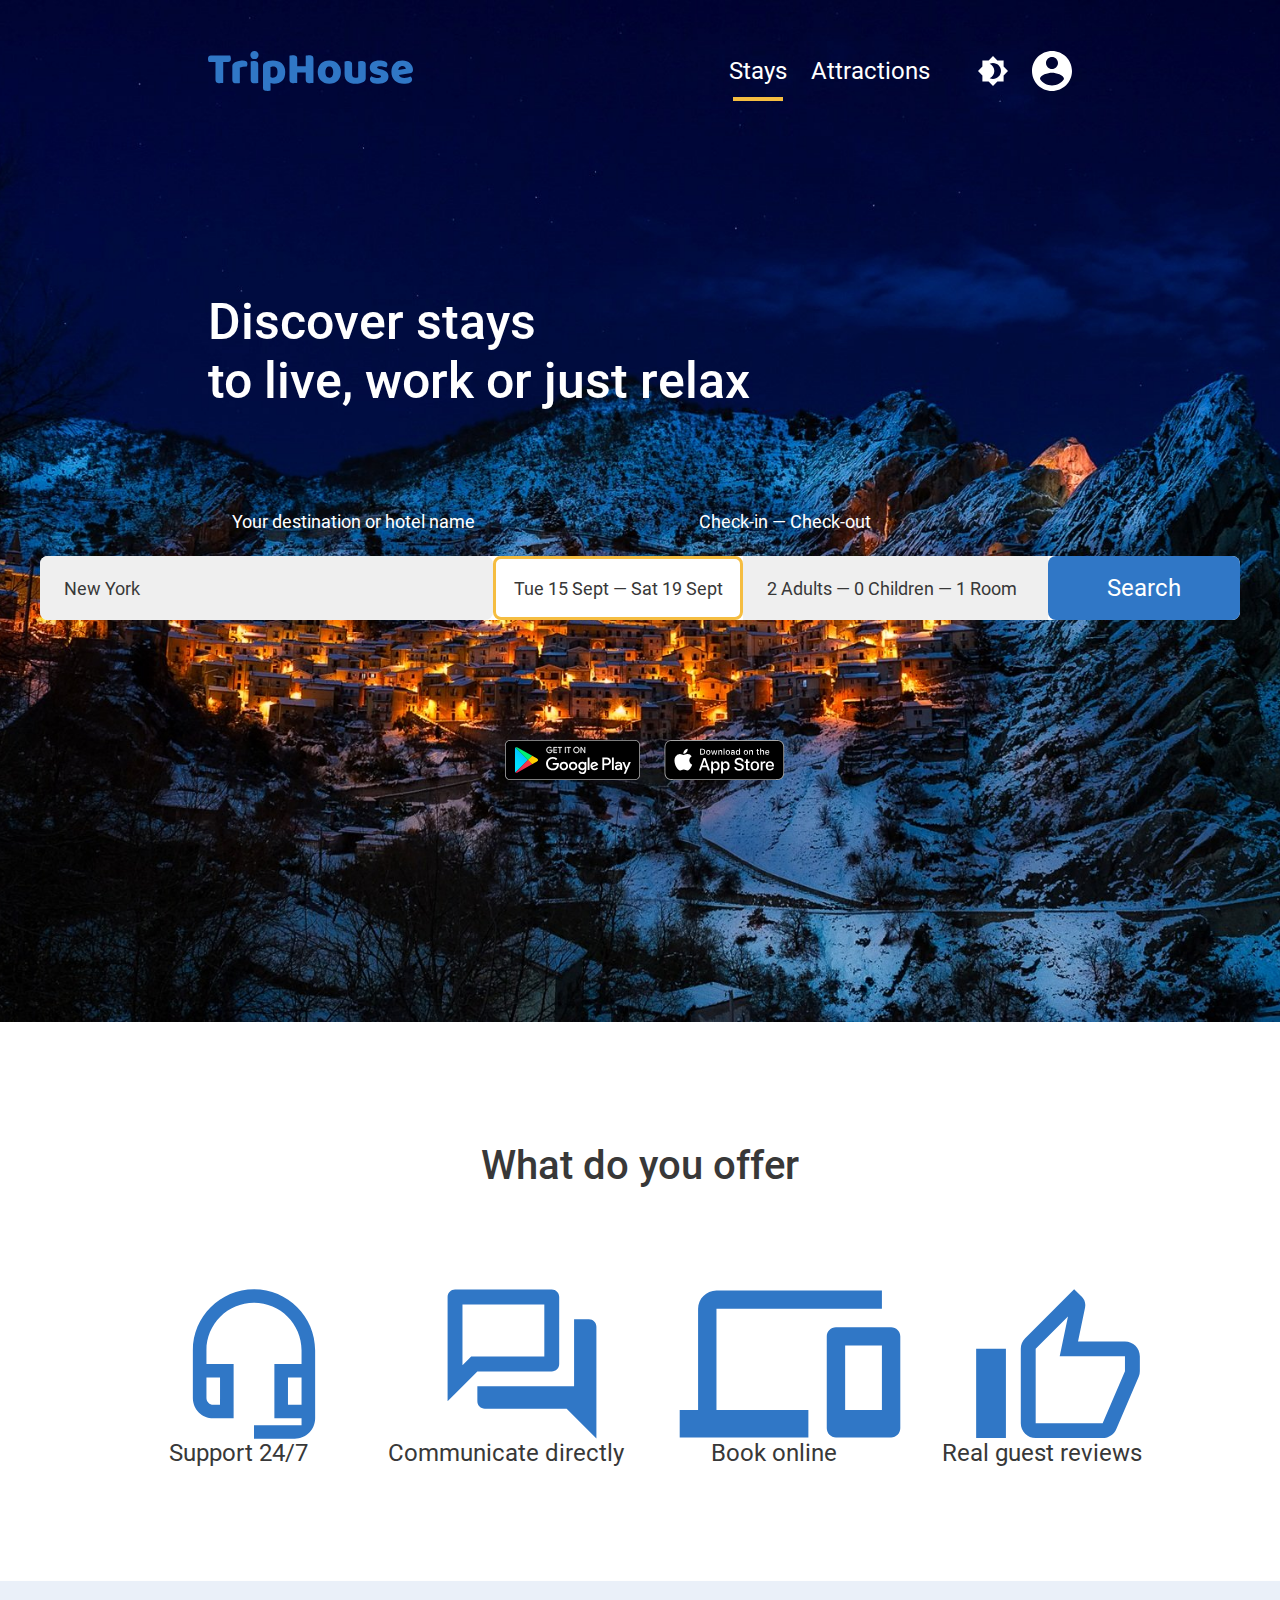
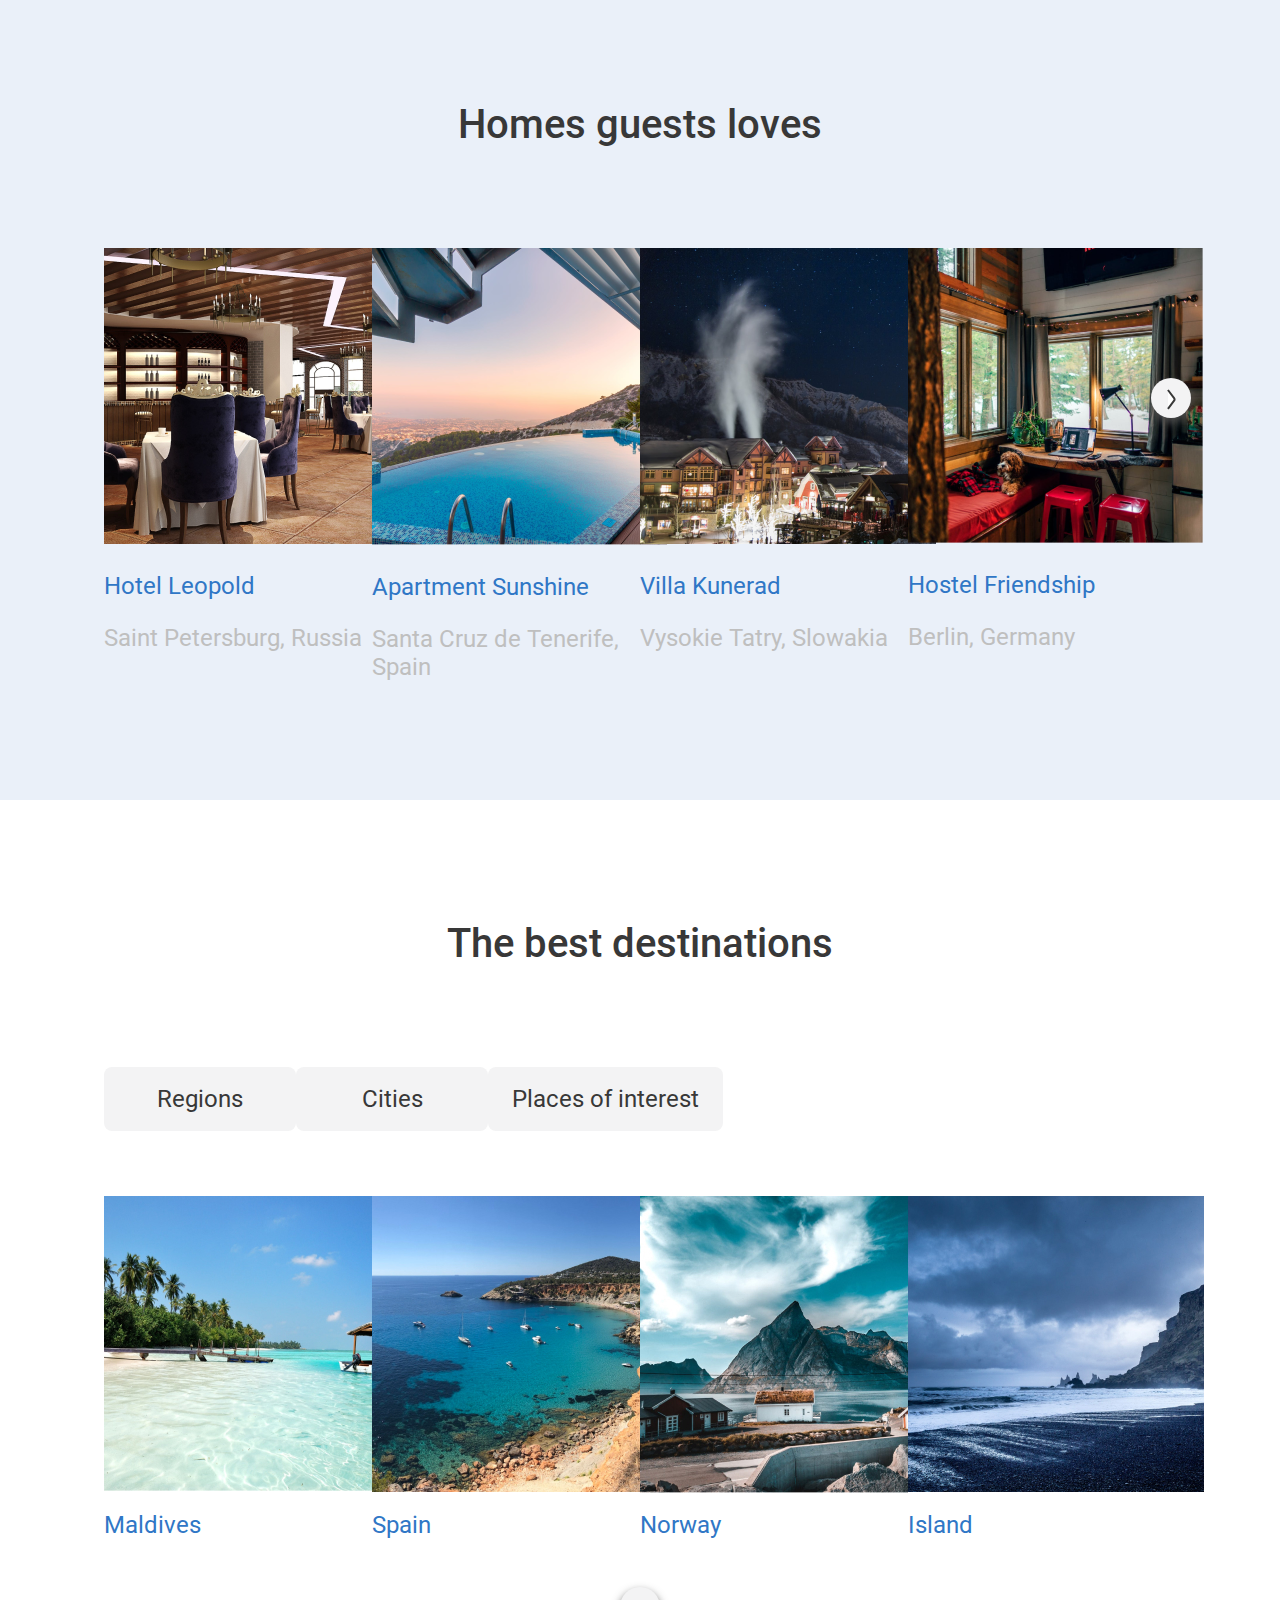
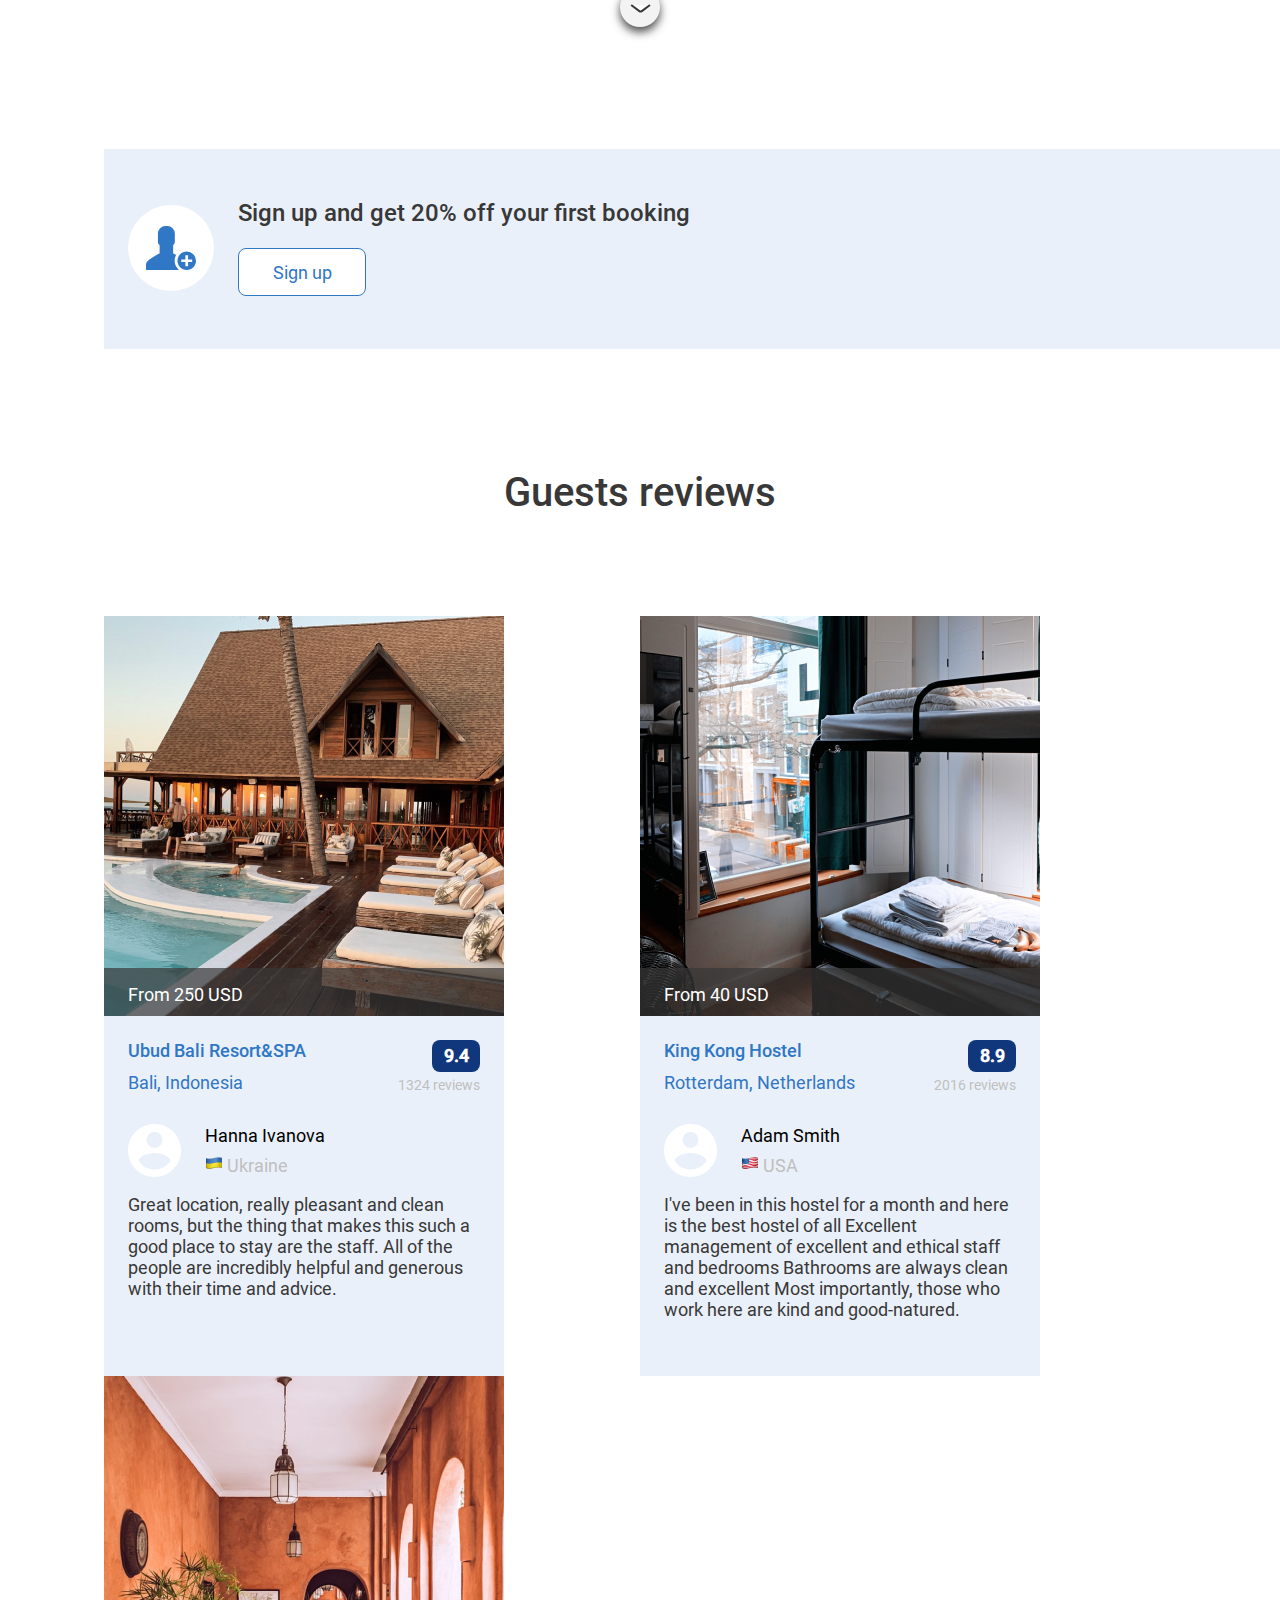
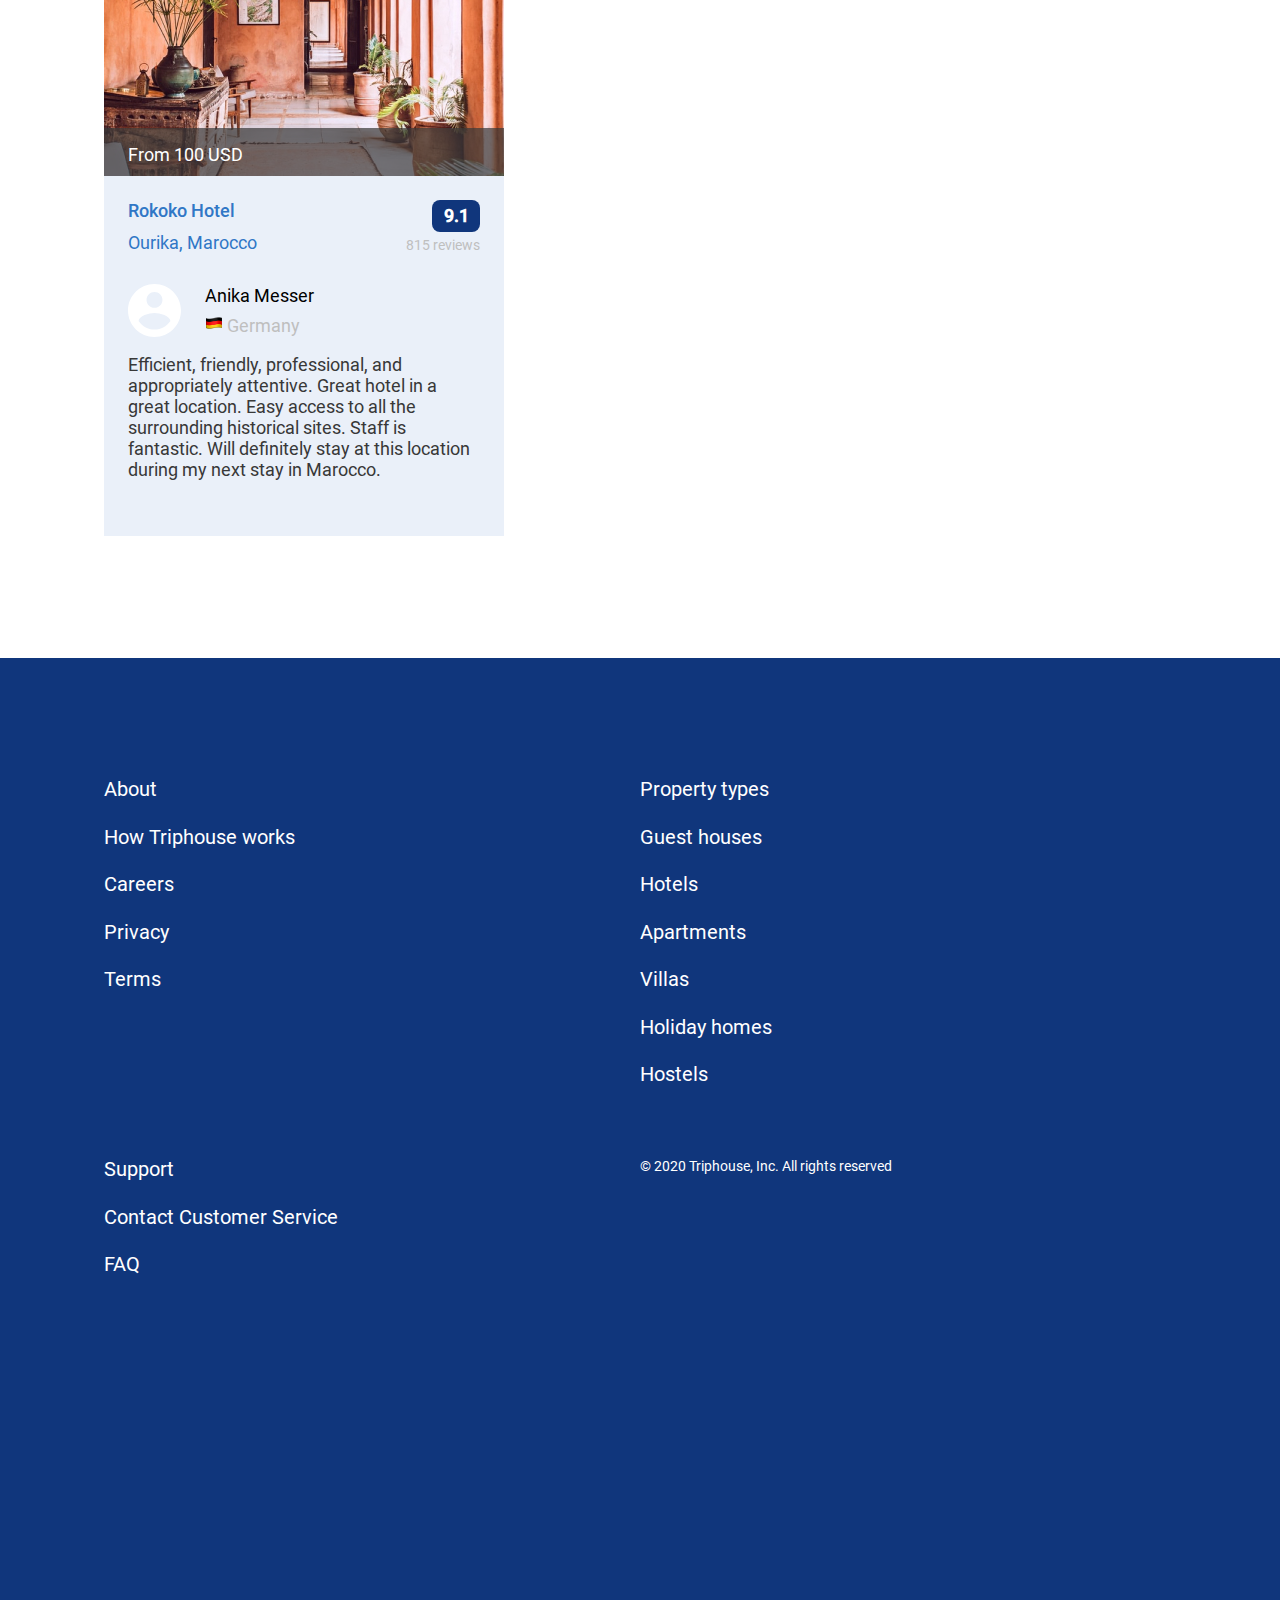
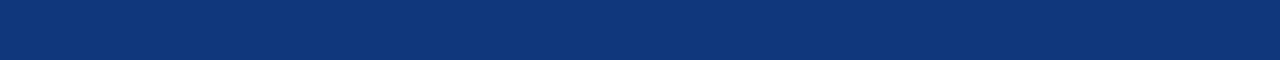
==== index.html @ 92440f92 "feat: finish desktop version" ====
<!DOCTYPE html>
<html lang="en" xmlns="http://www.w3.org/1999/html">
<head>
  <meta charset="UTF-8">
  <meta name="description" content="Free Web tutorials">
  <meta name="keywords" content="HTML, CSS, JavaScript">
  <meta name="author" content="Sinkevich">
  <meta name="viewport" content="width=device-width, initial-scale=1.0">
  <title>footer</title>
  <link rel="stylesheet" href="styles/styles.css">
</head>
<body>
<svg xmlns="http://www.w3.org/2000/svg" class="sprite">
  <symbol id="TripHouse" viewBox="0 0 205 40" fill="none">
    <path
      d="M.84 11.024c-.206-.33-.397-.78-.574-1.35A6.033 6.033 0 010 7.874c0-1.17.25-2.01.752-2.52.532-.51 1.21-.765 2.036-.765h19.297c.207.33.398.78.575 1.35.177.57.266 1.17.266 1.8 0 1.17-.266 2.01-.797 2.52-.501.51-1.165.765-1.991.765h-4.913V31.81c-.325.09-.84.18-1.55.27-.678.09-1.356.135-2.035.135s-1.284-.06-1.815-.18c-.501-.09-.929-.27-1.283-.54-.354-.27-.62-.645-.797-1.125-.177-.48-.265-1.11-.265-1.89V11.024H.84zM31.85 31.946c-.295.09-.768.18-1.417.27-.62.09-1.268.135-1.947.135-.65 0-1.24-.045-1.77-.135-.502-.09-.93-.27-1.284-.54a2.792 2.792 0 01-.84-1.08c-.178-.48-.266-1.095-.266-1.845V15.253c0-.69.118-1.275.354-1.755a4.35 4.35 0 011.106-1.35c.472-.39 1.048-.734 1.726-1.034a16.838 16.838 0 014.736-1.395c.856-.15 1.711-.225 2.567-.225 1.416 0 2.538.285 3.364.855.826.54 1.239 1.44 1.239 2.7 0 .42-.06.84-.177 1.26-.118.39-.266.75-.443 1.08a20.679 20.679 0 00-3.806.359c-.62.12-1.21.255-1.77.405a6.74 6.74 0 00-1.372.45v15.343zM42.345 4.05c0-1.14.369-2.1 1.106-2.88.767-.78 1.77-1.17 3.01-1.17 1.24 0 2.228.39 2.965 1.17.767.78 1.151 1.74 1.151 2.88s-.384 2.1-1.15 2.88c-.738.779-1.727 1.169-2.966 1.169-1.24 0-2.242-.39-3.01-1.17-.737-.78-1.106-1.74-1.106-2.88zm7.878 27.896c-.325.06-.812.135-1.46.225-.62.12-1.255.18-1.904.18s-1.239-.045-1.77-.135c-.502-.09-.93-.27-1.284-.54a2.79 2.79 0 01-.84-1.08c-.178-.48-.266-1.095-.266-1.845V10.44c.325-.06.797-.135 1.416-.225.65-.12 1.298-.18 1.948-.18.649 0 1.224.045 1.726.135.53.09.973.27 1.327.54.355.27.62.645.797 1.125.207.45.31 1.05.31 1.8v18.312zM64.882 9.449c1.77 0 3.408.24 4.913.72 1.535.45 2.848 1.155 3.94 2.114 1.091.96 1.947 2.175 2.566 3.645.62 1.44.93 3.165.93 5.174 0 1.92-.266 3.6-.797 5.04s-1.284 2.654-2.257 3.644c-.974.96-2.154 1.68-3.54 2.16-1.358.48-2.878.72-4.56.72-1.268 0-2.448-.195-3.54-.585v7.47c-.295.089-.767.179-1.416.269-.65.12-1.314.18-1.992.18-.65 0-1.24-.045-1.77-.135-.502-.09-.93-.27-1.284-.54s-.62-.645-.797-1.125c-.177-.45-.265-1.05-.265-1.8V14.803c0-.81.162-1.47.487-1.98.354-.51.826-.975 1.416-1.394.915-.6 2.05-1.08 3.408-1.44 1.357-.36 2.877-.54 4.558-.54zm.09 17.188c3.038 0 4.558-1.845 4.558-5.535 0-1.92-.384-3.344-1.151-4.274-.738-.93-1.815-1.395-3.23-1.395-.561 0-1.063.075-1.506.225a5.15 5.15 0 00-1.15.45v9.899c.354.18.737.33 1.15.45.413.12.856.18 1.328.18zM105.466 31.811c-.325.09-.841.18-1.549.27-.679.09-1.357.135-2.036.135a8.28 8.28 0 01-1.815-.18 2.936 2.936 0 01-1.283-.54c-.354-.27-.62-.645-.797-1.125-.177-.48-.265-1.11-.265-1.89v-7.019h-8.498v10.349c-.325.09-.84.18-1.549.27-.679.09-1.357.135-2.036.135-.678 0-1.283-.06-1.815-.18-.501-.09-.929-.27-1.283-.54-.354-.27-.62-.645-.797-1.125-.177-.48-.265-1.11-.265-1.89V4.724c.324-.06.84-.135 1.549-.225.708-.12 1.387-.18 2.036-.18.678 0 1.269.06 1.77.18.531.09.974.27 1.328.54.354.27.62.645.796 1.125.178.48.266 1.11.266 1.89v7.2h8.498V4.723c.324-.06.84-.135 1.549-.225.708-.12 1.387-.18 2.036-.18.678 0 1.268.06 1.77.18.531.09.974.27 1.328.54.354.27.619.645.796 1.125.177.48.266 1.11.266 1.89v23.757zM132.901 21.057c0 1.86-.28 3.525-.841 4.995-.561 1.44-1.357 2.654-2.39 3.644-1.003.99-2.213 1.74-3.629 2.25-1.417.51-2.995.765-4.736.765-1.741 0-3.319-.27-4.736-.81-1.416-.54-2.64-1.305-3.673-2.295-1.003-1.02-1.785-2.25-2.346-3.69-.56-1.44-.841-3.059-.841-4.859 0-1.77.281-3.374.841-4.814.561-1.44 1.343-2.655 2.346-3.645a10.47 10.47 0 013.673-2.34c1.417-.54 2.995-.81 4.736-.81 1.741 0 3.319.286 4.736.856 1.416.54 2.626 1.32 3.629 2.34 1.033.99 1.829 2.204 2.39 3.644.561 1.44.841 3.03.841 4.77zm-15.491 0c0 1.83.34 3.24 1.018 4.23.708.96 1.682 1.44 2.921 1.44 1.24 0 2.184-.495 2.833-1.485.679-.99 1.018-2.385 1.018-4.185 0-1.8-.339-3.18-1.018-4.14-.679-.989-1.638-1.484-2.877-1.484-1.239 0-2.198.495-2.877 1.485-.678.96-1.018 2.34-1.018 4.14zM136.572 10.439c.295-.09.752-.18 1.372-.27.649-.09 1.313-.135 1.991-.135.649 0 1.225.045 1.726.135.531.09.974.27 1.328.54.354.27.62.645.797 1.125.206.45.31 1.05.31 1.8v9.673c0 1.23.295 2.115.885 2.655.59.51 1.445.765 2.567.765.678 0 1.224-.06 1.637-.18.443-.12.782-.24 1.018-.36V10.439c.295-.09.753-.18 1.372-.27.649-.09 1.313-.135 1.992-.135.649 0 1.224.045 1.726.135.531.09.974.27 1.328.54.354.27.619.645.796 1.125.207.45.31 1.05.31 1.8v13.678c0 1.5-.619 2.624-1.859 3.374-1.032.66-2.272 1.155-3.717 1.485-1.417.36-2.966.54-4.648.54-1.593 0-3.068-.18-4.425-.54-1.328-.36-2.479-.915-3.453-1.665-.973-.75-1.726-1.71-2.257-2.88-.531-1.2-.796-2.64-.796-4.319V10.44zM180.478 25.467c0 2.28-.841 4.064-2.523 5.354-1.682 1.29-4.161 1.935-7.436 1.935-1.239 0-2.39-.09-3.452-.27-1.062-.18-1.977-.45-2.744-.81-.737-.39-1.328-.87-1.77-1.44-.413-.57-.62-1.245-.62-2.024 0-.72.148-1.32.443-1.8.295-.51.649-.93 1.062-1.26.856.48 1.829.915 2.921 1.305 1.121.36 2.405.54 3.851.54.914 0 1.608-.135 2.08-.405.501-.27.752-.63.752-1.08 0-.42-.177-.75-.531-.99-.354-.24-.944-.435-1.77-.585l-1.328-.27c-2.567-.51-4.485-1.305-5.754-2.385-1.239-1.11-1.859-2.684-1.859-4.724 0-1.11.236-2.115.709-3.015a6.286 6.286 0 011.991-2.25c.856-.6 1.874-1.064 3.054-1.394 1.21-.33 2.538-.495 3.983-.495 1.092 0 2.11.09 3.054.27.974.15 1.815.39 2.523.72.708.33 1.269.765 1.682 1.304.413.51.619 1.125.619 1.845 0 .69-.132 1.29-.398 1.8-.236.48-.546.885-.929 1.215-.236-.15-.591-.3-1.063-.45-.472-.18-.988-.33-1.549-.45-.56-.15-1.136-.27-1.726-.36a9.82 9.82 0 00-1.549-.135c-.974 0-1.726.12-2.257.36-.531.21-.797.555-.797 1.035 0 .33.148.6.443.81.295.21.856.405 1.682.585l1.372.315c2.832.66 4.839 1.575 6.019 2.744 1.21 1.14 1.815 2.625 1.815 4.455zM195.706 32.71c-1.741 0-3.364-.24-4.869-.719a11.498 11.498 0 01-3.895-2.25c-1.091-.99-1.962-2.234-2.611-3.734-.619-1.5-.929-3.255-.929-5.265 0-1.98.31-3.674.929-5.084.649-1.44 1.49-2.61 2.523-3.51a9.525 9.525 0 013.541-2.024 12.601 12.601 0 014.071-.675c1.564 0 2.981.24 4.249.72 1.299.48 2.405 1.14 3.32 1.98a8.426 8.426 0 012.168 3.014c.531 1.17.797 2.445.797 3.825 0 1.02-.28 1.8-.841 2.34-.561.54-1.342.884-2.346 1.034l-10.932 1.665c.325.99.989 1.74 1.992 2.25 1.003.48 2.154.72 3.452.72 1.21 0 2.346-.15 3.408-.45 1.092-.33 1.977-.705 2.656-1.125.472.3.87.72 1.195 1.26.324.54.487 1.11.487 1.71 0 1.35-.62 2.354-1.859 3.014-.945.51-2.007.855-3.187 1.035-1.18.18-2.287.27-3.319.27zm-1.24-17.682c-.708 0-1.327.12-1.858.36-.502.24-.915.555-1.24.945-.324.36-.575.78-.752 1.26-.148.45-.236.915-.266 1.395l7.569-1.26c-.089-.6-.413-1.2-.974-1.8-.561-.6-1.387-.9-2.479-.9z"
      fill="#3077C6"/>
  </symbol>
</svg>
<svg xmlns="http://www.w3.org/2000/svg" class="sprite">
  <symbol id="Night" viewBox="0 0 30 30">
    <path
      d="M25.61 10.61V4.39h-6.22L15 0l-4.39 4.39H4.39v6.22L0 15l4.39 4.39v6.22h6.22L15 30l4.39-4.39h6.22v-6.22L30 15l-4.39-4.39zM15 22.958a7.924 7.924 0 01-3.316-.73c2.732-1.26 4.642-4.018 4.642-7.228s-1.91-5.968-4.642-7.228A7.924 7.924 0 0115 7.042c4.39 0 7.958 3.568 7.958 7.958 0 4.39-3.568 7.958-7.958 7.958z"
      fill="#fff"/>
  </symbol>
</svg>

<svg xmlns="http://www.w3.org/2000/svg" class="sprite">
  <symbol id="Account" viewBox="0 0 40 40">
    <path
      d="M20 0C8.96 0 0 8.96 0 20s8.96 20 20 20 20-8.96 20-20S31.04 0 20 0zm0 6c3.32 0 6 2.68 6 6s-2.68 6-6 6-6-2.68-6-6 2.68-6 6-6zm0 28.4c-5 0-9.42-2.56-12-6.44.06-3.98 8-6.16 12-6.16 3.98 0 11.94 2.18 12 6.16-2.58 3.88-7 6.44-12 6.44z"
      fill="#fff"/>
  </symbol>
</svg>
<svg xmlns="http://www.w3.org/2000/svg" class="sprite">
  <symbol id="GooglePlayBadge" viewBox="0 0 135 40">
    <path d="M130 40H5c-2.75 0-5-2.25-5-5V5c0-2.75 2.25-5 5-5h125c2.75 0 5 2.25 5 5v30c0 2.75-2.25 5-5 5z" fill="#000"/>
    <path
      d="M130 .8a4.2 4.2 0 014.2 4.2v30a4.2 4.2 0 01-4.2 4.2H5A4.2 4.2 0 01.8 35V5A4.2 4.2 0 015 .8h125zm0-.8H5C2.25 0 0 2.25 0 5v30c0 2.75 2.25 5 5 5h125c2.75 0 5-2.25 5-5V5c0-2.75-2.25-5-5-5z"
      fill="#A6A6A6"/>
    <path
      d="M47.42 10.24c0 .84-.25 1.51-.75 2-.56.59-1.3.89-2.2.89-.87 0-1.6-.3-2.21-.9-.61-.6-.91-1.35-.91-2.23 0-.89.3-1.63.91-2.23.61-.6 1.34-.9 2.21-.9.43 0 .84.08 1.23.25.39.17.7.39.94.67l-.53.53c-.4-.47-.94-.71-1.64-.71-.63 0-1.18.22-1.64.67-.46.44-.69 1.02-.69 1.73s.23 1.29.69 1.73c.46.44 1.01.67 1.64.67.67 0 1.23-.22 1.68-.67.29-.29.46-.7.5-1.22h-2.18V9.8h2.91c.02.15.04.3.04.44zM52.03 7.74H49.3v1.9h2.46v.72H49.3v1.9h2.73V13h-3.5V7h3.5v.74zM55.28 13h-.77V7.74h-1.68V7h4.12v.74h-1.68V13h.01zM59.94 13V7h.77v6h-.77zM64.13 13h-.77V7.74h-1.68V7h4.12v.74h-1.68V13h.01zM73.61 12.22c-.59.61-1.32.91-2.2.91-.88 0-1.61-.3-2.2-.91-.59-.61-.88-1.35-.88-2.22 0-.87.29-1.62.88-2.22.59-.61 1.32-.91 2.2-.91.87 0 1.6.3 2.2.91.59.61.89 1.35.89 2.22-.01.88-.3 1.62-.89 2.22zm-3.83-.5c.44.45.99.67 1.63.67.64 0 1.19-.22 1.63-.67.44-.45.67-1.02.67-1.72s-.22-1.27-.67-1.72c-.44-.45-.99-.67-1.63-.67-.64 0-1.19.22-1.63.67-.44.45-.67 1.02-.67 1.72s.23 1.27.67 1.72zM75.58 13V7h.94l2.92 4.67h.03l-.03-1.16V7h.77v6h-.8l-3.05-4.89h-.03l.03 1.16V13h-.78z"
      fill="#fff" stroke="#fff" stroke-width=".2" stroke-miterlimit="10"/>
    <path
      d="M68.14 21.75c-2.35 0-4.27 1.79-4.27 4.25 0 2.45 1.92 4.25 4.27 4.25 2.35 0 4.27-1.8 4.27-4.25 0-2.46-1.92-4.25-4.27-4.25zm0 6.83c-1.29 0-2.4-1.06-2.4-2.58 0-1.53 1.11-2.58 2.4-2.58 1.29 0 2.4 1.05 2.4 2.58 0 1.52-1.12 2.58-2.4 2.58zm-9.32-6.83c-2.35 0-4.27 1.79-4.27 4.25 0 2.45 1.92 4.25 4.27 4.25 2.35 0 4.27-1.8 4.27-4.25 0-2.46-1.92-4.25-4.27-4.25zm0 6.83c-1.29 0-2.4-1.06-2.4-2.58 0-1.53 1.11-2.58 2.4-2.58 1.29 0 2.4 1.05 2.4 2.58 0 1.52-1.11 2.58-2.4 2.58zm-11.08-5.52v1.8h4.32c-.13 1.01-.47 1.76-.98 2.27-.63.63-1.61 1.32-3.33 1.32-2.66 0-4.74-2.14-4.74-4.8 0-2.66 2.08-4.8 4.74-4.8 1.43 0 2.48.56 3.25 1.29l1.27-1.27c-1.08-1.03-2.51-1.82-4.53-1.82-3.64 0-6.7 2.96-6.7 6.61 0 3.64 3.06 6.61 6.7 6.61 1.97 0 3.45-.64 4.61-1.85 1.19-1.19 1.56-2.87 1.56-4.22 0-.42-.03-.81-.1-1.13h-6.07v-.01zm45.31 1.4c-.35-.95-1.43-2.71-3.64-2.71-2.19 0-4.01 1.72-4.01 4.25 0 2.38 1.8 4.25 4.22 4.25 1.95 0 3.08-1.19 3.54-1.88l-1.45-.97c-.48.71-1.14 1.18-2.09 1.18s-1.63-.44-2.06-1.29l5.69-2.35-.2-.48zm-5.8 1.42c-.05-1.64 1.27-2.48 2.22-2.48.74 0 1.37.37 1.58.9l-3.8 1.58zM82.63 30h1.87V17.5h-1.87V30zm-3.06-7.3h-.07c-.42-.5-1.22-.95-2.24-.95-2.13 0-4.08 1.87-4.08 4.27 0 2.38 1.95 4.24 4.08 4.24 1.01 0 1.82-.45 2.24-.97h.06v.61c0 1.63-.87 2.5-2.27 2.5-1.14 0-1.85-.82-2.14-1.51l-1.63.68c.47 1.13 1.71 2.51 3.77 2.51 2.19 0 4.04-1.29 4.04-4.43v-7.64h-1.77v.69h.01zm-2.15 5.88c-1.29 0-2.37-1.08-2.37-2.56 0-1.5 1.08-2.59 2.37-2.59 1.27 0 2.27 1.1 2.27 2.59.01 1.48-.99 2.56-2.27 2.56zm24.39-11.08h-4.47V30h1.87v-4.74h2.61c2.07 0 4.1-1.5 4.1-3.88s-2.05-3.88-4.11-3.88zm.04 6.02H99.2v-4.29h2.65c1.4 0 2.19 1.16 2.19 2.14 0 .98-.79 2.15-2.19 2.15zm11.54-1.79c-1.35 0-2.75.6-3.33 1.91l1.66.69c.35-.69 1.01-.92 1.7-.92.96 0 1.95.58 1.96 1.61v.13c-.34-.19-1.06-.48-1.95-.48-1.79 0-3.6.98-3.6 2.81 0 1.67 1.46 2.75 3.1 2.75 1.25 0 1.95-.56 2.38-1.22h.06v.97h1.8v-4.79c.01-2.22-1.65-3.46-3.78-3.46zm-.23 6.85c-.61 0-1.46-.31-1.46-1.06 0-.96 1.06-1.33 1.98-1.33.82 0 1.21.18 1.7.42a2.257 2.257 0 01-2.22 1.97zM123.74 22l-2.14 5.42h-.06L119.32 22h-2.01l3.33 7.58-1.9 4.21h1.95L125.82 22h-2.08zm-16.8 8h1.87V17.5h-1.87V30z"
      fill="#fff"/>
    <path d="M10.44 7.54c-.29.31-.46.79-.46 1.4v22.12c0 .62.17 1.1.46 1.4l.07.07L22.9 20.15v-.3L10.51 7.47l-.07.07z"
          fill="url(#google0_linear)"/>
    <path d="M27.03 24.28l-4.13-4.13v-.3l4.13-4.13.09.05 4.89 2.78c1.4.79 1.4 2.09 0 2.89l-4.89 2.78-.09.06z"
          fill="url(#google1_linear)"/>
    <path d="M27.12 24.22L22.9 20 10.44 32.46c.46.49 1.22.55 2.08.06l14.6-8.3z" fill="url(#google2_linear)"/>
    <path d="M27.12 15.78l-14.61-8.3c-.86-.49-1.62-.43-2.08.06L22.9 20l4.22-4.22z" fill="url(#google3_linear)"/>
    <path opacity=".2"
          d="M27.03 24.13l-14.52 8.25c-.81.46-1.54.43-2 .01l-.07.07.07.07c.47.42 1.19.45 2-.01l14.61-8.3-.09-.09z"
          fill="#000"/>
    <path opacity=".12"
          d="M10.44 32.32c-.29-.31-.46-.79-.46-1.4v.15c0 .62.17 1.1.46 1.4l.07-.07-.07-.08zM32.01 21.3l-4.99 2.83.09.09L32 21.44c.7-.4 1.05-.92 1.05-1.44-.05.47-.4.94-1.04 1.3z"
          fill="#000"/>
    <path opacity=".25"
          d="M12.51 7.62l19.5 11.08c.63.36.99.82 1.05 1.3 0-.52-.35-1.05-1.05-1.44L12.51 7.48c-1.4-.79-2.54-.13-2.54 1.47v.15c0-1.61 1.15-2.27 2.54-1.48z"
          fill="#fff"/>
    <defs>
      <linearGradient id="google0_linear" x1="21.8" y1="8.71" x2="5.017" y2="25.492" gradientUnits="userSpaceOnUse">
        <stop stop-color="#00A0FF"/>
        <stop offset=".007" stop-color="#00A1FF"/>
        <stop offset=".26" stop-color="#00BEFF"/>
        <stop offset=".512" stop-color="#00D2FF"/>
        <stop offset=".76" stop-color="#00DFFF"/>
        <stop offset="1" stop-color="#00E3FF"/>
      </linearGradient>
      <linearGradient id="google1_linear" x1="33.834" y1="20.001" x2="9.638" y2="20.001" gradientUnits="userSpaceOnUse">
        <stop stop-color="#FFE000"/>
        <stop offset=".409" stop-color="#FFBD00"/>
        <stop offset=".775" stop-color="orange"/>
        <stop offset="1" stop-color="#FF9C00"/>
      </linearGradient>
      <linearGradient id="google2_linear" x1="24.827" y1="22.296" x2="2.069" y2="45.054" gradientUnits="userSpaceOnUse">
        <stop stop-color="#FF3A44"/>
        <stop offset="1" stop-color="#C31162"/>
      </linearGradient>
      <linearGradient id="google3_linear" x1="7.297" y1=".176" x2="17.46" y2="10.339" gradientUnits="userSpaceOnUse">
        <stop stop-color="#32A071"/>
        <stop offset=".069" stop-color="#2DA771"/>
        <stop offset=".476" stop-color="#15CF74"/>
        <stop offset=".801" stop-color="#06E775"/>
        <stop offset="1" stop-color="#00F076"/>
      </linearGradient>
    </defs>
  </symbol>
</svg>

<svg xmlns="http://www.w3.org/2000/svg" class="sprite">
  <symbol id="AppleBadge" viewBox="0 0 120 40">
    <path
      d="M110.135 0H9.535c-.367 0-.73 0-1.095.002-.306.002-.61.008-.919.013C6.85.023 6.18.082 5.517.192a6.665 6.665 0 00-1.9.627A6.438 6.438 0 00.193 5.522a12.993 12.993 0 00-.179 2.002c-.01.306-.01.614-.015.92V31.56c.005.31.006.61.015.921.008.671.068 1.34.18 2.002.11.663.32 1.306.624 1.905.303.598.701 1.143 1.179 1.614.473.477 1.019.875 1.618 1.179a6.7 6.7 0 001.901.63c.663.11 1.333.168 2.004.177.31.007.613.011.919.011.366.002.728.002 1.095.002h100.6c.359 0 .724 0 1.084-.002.304 0 .617-.004.922-.01.67-.01 1.338-.068 2-.178a6.805 6.805 0 001.908-.63A6.293 6.293 0 00117.666 38a6.405 6.405 0 001.182-1.614c.302-.6.51-1.242.619-1.905.111-.661.173-1.33.185-2.002.004-.31.004-.61.004-.921.008-.364.008-.725.008-1.094V9.536c0-.366 0-.73-.008-1.092 0-.306 0-.614-.004-.92a13.57 13.57 0 00-.185-2.002 6.648 6.648 0 00-.619-1.904 6.469 6.469 0 00-2.799-2.8 6.77 6.77 0 00-1.908-.627c-.661-.11-1.33-.169-2-.176-.305-.005-.618-.011-.922-.013-.36-.002-.725-.002-1.084-.002z"
      fill="#A6A6A6"/>
    <path
      d="M8.445 39.125c-.305 0-.602-.004-.904-.01a12.669 12.669 0 01-1.87-.164 5.88 5.88 0 01-1.656-.548 5.403 5.403 0 01-1.397-1.016 5.32 5.32 0 01-1.02-1.397 5.722 5.722 0 01-.544-1.657 12.41 12.41 0 01-.166-1.875c-.007-.21-.015-.913-.015-.913v-23.1s.009-.692.015-.895a12.37 12.37 0 01.165-1.872 5.755 5.755 0 01.544-1.662c.26-.518.603-.99 1.015-1.398A5.565 5.565 0 015.667 1.05C6.287.95 6.915.895 7.543.887l.902-.012h102.769l.913.013a12.37 12.37 0 011.858.162 5.933 5.933 0 011.671.548 5.589 5.589 0 012.415 2.42 5.74 5.74 0 01.535 1.65c.104.623.162 1.254.174 1.886.003.284.003.588.003.89.008.375.008.732.008 1.092v20.929c0 .363 0 .718-.008 1.075 0 .325 0 .623-.004.93-.011.62-.069 1.24-.171 1.853a5.715 5.715 0 01-.54 1.67c-.263.513-.606.98-1.015 1.386-.409.414-.881.759-1.4 1.022a5.852 5.852 0 01-1.668.55c-.618.101-1.243.156-1.869.163-.293.007-.599.011-.897.011l-1.084.002-101.69-.002z"
      fill="#000"/>
    <path
      d="M24.769 20.3a4.948 4.948 0 012.356-4.151 5.065 5.065 0 00-3.99-2.158c-1.68-.176-3.308 1.005-4.164 1.005-.872 0-2.19-.988-3.608-.958a5.315 5.315 0 00-4.473 2.727c-1.934 3.349-.492 8.27 1.361 10.977.927 1.325 2.01 2.805 3.428 2.753 1.387-.058 1.905-.885 3.58-.885 1.658 0 2.144.885 3.59.852 1.489-.025 2.426-1.332 3.32-2.67a10.96 10.96 0 001.52-3.092 4.782 4.782 0 01-2.92-4.4zM22.037 12.211a4.872 4.872 0 001.115-3.49 4.957 4.957 0 00-3.208 1.66 4.634 4.634 0 00-1.143 3.36 4.099 4.099 0 003.236-1.53zM42.302 27.14H37.57l-1.137 3.356h-2.005l4.484-12.418h2.083l4.483 12.418h-2.039l-1.136-3.356zm-4.243-1.55h3.752l-1.85-5.446h-.051l-1.85 5.447zM55.16 25.97c0 2.813-1.506 4.62-3.779 4.62a3.07 3.07 0 01-2.848-1.583h-.043v4.484H46.63V21.442h1.8v1.506h.033a3.212 3.212 0 012.883-1.6c2.298 0 3.813 1.816 3.813 4.622zm-1.91 0c0-1.833-.948-3.038-2.393-3.038-1.42 0-2.375 1.23-2.375 3.038 0 1.824.955 3.046 2.375 3.046 1.445 0 2.392-1.197 2.392-3.046zM65.124 25.97c0 2.813-1.505 4.62-3.778 4.62a3.07 3.07 0 01-2.848-1.583h-.043v4.484h-1.859V21.442h1.799v1.506h.034a3.212 3.212 0 012.883-1.6c2.298 0 3.813 1.816 3.813 4.622zm-1.91 0c0-1.833-.947-3.038-2.392-3.038-1.42 0-2.375 1.23-2.375 3.038 0 1.824.955 3.046 2.375 3.046 1.445 0 2.392-1.197 2.392-3.046zM71.71 27.036c.138 1.232 1.334 2.04 2.97 2.04 1.566 0 2.693-.808 2.693-1.919 0-.964-.68-1.54-2.29-1.936l-1.609-.388c-2.28-.55-3.339-1.617-3.339-3.348 0-2.142 1.867-3.614 4.519-3.614 2.624 0 4.423 1.472 4.483 3.614h-1.876c-.112-1.239-1.136-1.987-2.634-1.987-1.497 0-2.521.757-2.521 1.858 0 .878.654 1.395 2.255 1.79l1.368.336c2.548.603 3.606 1.626 3.606 3.443 0 2.323-1.85 3.778-4.793 3.778-2.754 0-4.614-1.42-4.734-3.667h1.902zM83.346 19.3v2.142h1.722v1.472h-1.722v4.991c0 .776.345 1.137 1.102 1.137.204-.004.408-.018.611-.043v1.463c-.34.064-.686.092-1.032.086-1.833 0-2.548-.689-2.548-2.444v-5.19h-1.316v-1.472h1.316V19.3h1.867zM86.065 25.97c0-2.849 1.678-4.639 4.294-4.639 2.625 0 4.295 1.79 4.295 4.639 0 2.856-1.661 4.639-4.295 4.639-2.633 0-4.294-1.783-4.294-4.64zm6.695 0c0-1.954-.895-3.108-2.401-3.108-1.506 0-2.4 1.163-2.4 3.108 0 1.962.894 3.106 2.4 3.106 1.506 0 2.401-1.144 2.401-3.106zM96.186 21.442h1.772v1.541h.043a2.16 2.16 0 012.178-1.635c.214-.001.428.022.637.07v1.737a2.594 2.594 0 00-.835-.112 1.872 1.872 0 00-1.937 2.083v5.37h-1.858v-9.053zM109.384 27.837c-.25 1.643-1.85 2.771-3.898 2.771-2.634 0-4.269-1.764-4.269-4.595 0-2.84 1.644-4.682 4.191-4.682 2.505 0 4.08 1.72 4.08 4.466v.637h-6.395v.112a2.353 2.353 0 00.639 1.832 2.363 2.363 0 001.797.732 2.046 2.046 0 002.091-1.273h1.764zm-6.282-2.702h4.526a2.166 2.166 0 00-.608-1.634 2.168 2.168 0 00-1.612-.664 2.293 2.293 0 00-2.306 2.298zM37.826 8.731a2.64 2.64 0 012.808 2.965c0 1.906-1.03 3.002-2.808 3.002h-2.155V8.73h2.155zm-1.228 5.123h1.125a1.876 1.876 0 001.968-2.146 1.882 1.882 0 00-1.968-2.134h-1.125v4.28zM41.68 12.444a2.133 2.133 0 114.248 0 2.134 2.134 0 11-4.247 0zm3.334 0c0-.976-.439-1.546-1.208-1.546-.773 0-1.207.57-1.207 1.546 0 .984.434 1.55 1.207 1.55.77 0 1.208-.57 1.208-1.55zM51.573 14.698h-.922l-.93-3.316h-.07l-.927 3.316h-.913l-1.242-4.503h.902l.806 3.436h.067l.925-3.436h.853l.926 3.436h.07l.803-3.436h.889l-1.237 4.503zM53.853 10.195h.856v.715h.066a1.349 1.349 0 011.344-.802 1.466 1.466 0 011.559 1.675v2.915h-.889v-2.692c0-.724-.314-1.084-.972-1.084a1.034 1.034 0 00-1.075 1.142v2.634h-.889v-4.503zM59.094 8.437h.888v6.26h-.888v-6.26zM61.218 12.444a2.134 2.134 0 114.247 0 2.133 2.133 0 11-4.247 0zm3.333 0c0-.976-.439-1.546-1.208-1.546-.773 0-1.207.57-1.207 1.546 0 .984.434 1.55 1.207 1.55.77 0 1.208-.57 1.208-1.55zM66.4 13.424c0-.81.604-1.277 1.676-1.344l1.22-.07v-.389c0-.476-.315-.744-.922-.744-.497 0-.84.182-.939.5h-.86c.09-.773.818-1.27 1.84-1.27 1.128 0 1.765.563 1.765 1.514v3.077h-.855v-.633h-.07a1.515 1.515 0 01-1.353.707 1.361 1.361 0 01-1.501-1.348zm2.895-.384v-.377l-1.1.07c-.62.042-.9.253-.9.65 0 .405.351.641.834.641a1.064 1.064 0 001.166-.984zM71.348 12.444c0-1.422.732-2.324 1.87-2.324a1.483 1.483 0 011.38.79h.067V8.437h.888v6.26h-.851v-.71h-.07a1.563 1.563 0 01-1.415.785c-1.145 0-1.869-.901-1.869-2.328zm.918 0c0 .956.45 1.53 1.203 1.53.75 0 1.212-.583 1.212-1.526 0-.938-.468-1.53-1.212-1.53-.748 0-1.203.58-1.203 1.527zM79.23 12.444a2.134 2.134 0 114.247 0 2.134 2.134 0 11-4.247 0zm3.333 0c0-.976-.439-1.546-1.208-1.546-.772 0-1.207.57-1.207 1.546 0 .984.435 1.55 1.207 1.55.77 0 1.208-.57 1.208-1.55zM84.67 10.195h.855v.715h.066a1.348 1.348 0 011.344-.802 1.466 1.466 0 011.559 1.675v2.915h-.889v-2.692c0-.724-.314-1.084-.972-1.084a1.034 1.034 0 00-1.075 1.142v2.634h-.889v-4.503zM93.515 9.074v1.142h.976v.748h-.976v2.315c0 .472.195.679.637.679.113 0 .226-.008.339-.02v.74c-.16.028-.322.043-.484.045-.988 0-1.382-.348-1.382-1.216v-2.543h-.714v-.749h.715V9.074h.89zM95.705 8.437h.88v2.482h.07a1.386 1.386 0 011.374-.807 1.485 1.485 0 011.55 1.679v2.907h-.889V12.01c0-.72-.335-1.084-.963-1.084a1.053 1.053 0 00-1.134 1.142v2.63h-.888v-6.26zM104.761 13.482a1.823 1.823 0 01-1.951 1.303 2.047 2.047 0 01-2.08-2.324 2.083 2.083 0 011.212-2.172 2.08 2.08 0 01.864-.181c1.253 0 2.009.856 2.009 2.27v.31h-3.18v.05a1.191 1.191 0 001.199 1.29 1.08 1.08 0 001.072-.546h.855zm-3.126-1.451h2.275a1.09 1.09 0 00-1.109-1.167 1.151 1.151 0 00-1.166 1.167z"
      fill="#fff"/>
  </symbol>
</svg>

<svg xmlns="http://www.w3.org/2000/svg" class="sprite">
  <symbol id="support" viewBox="0 0 76 92">
    <path
      d="M67.1667 54.3333V71H58.8333V54.3333H67.1667ZM17.1667 54.3333V71H13C10.7083 71 8.83333 69.125 8.83333 66.8333V54.3333H17.1667ZM38 0.166626C17.2917 0.166626 0.5 16.9583 0.5 37.6666V66.8333C0.5 73.75 6.08333 79.3333 13 79.3333H25.5V46H8.83333V37.6666C8.83333 21.5416 21.875 8.49996 38 8.49996C54.125 8.49996 67.1667 21.5416 67.1667 37.6666V46H50.5V79.3333H67.1667V83.5H38V91.8333H63C69.9167 91.8333 75.5 86.25 75.5 79.3333V37.6666C75.5 16.9583 58.7083 0.166626 38 0.166626Z"
      fill="#3077C6"/>
  </symbol>
</svg>

<svg xmlns="http://www.w3.org/2000/svg" class="sprite">
  <symbol id="chat" viewbox="0 0 84 84">
    <path
      d="M54.5 8.66671V37.8334H13.5417L8.66666 42.7084V8.66671H54.5ZM58.6667 0.333374H4.5C2.20833 0.333374 0.333328 2.20837 0.333328 4.50004V62.8334L17 46.1667H58.6667C60.9583 46.1667 62.8333 44.2917 62.8333 42V4.50004C62.8333 2.20837 60.9583 0.333374 58.6667 0.333374ZM79.5 17H71.1667V54.5H17V62.8334C17 65.125 18.875 67 21.1667 67H67L83.6667 83.6667V21.1667C83.6667 18.875 81.7917 17 79.5 17Z"
      fill="#3077C6"/>
  </symbol>
</svg>

<svg xmlns="http://www.w3.org/2000/svg" class="sprite">
  <symbol id="devices" viewBox="0 0 100 68">
    <path
      d="M16.6667 8.99996H91.6667V0.666626H16.6667C12.0833 0.666626 8.33333 4.41663 8.33333 8.99996V54.8333H0V67.3333H58.3333V54.8333H16.6667V8.99996ZM95.8333 17.3333H70.8333C68.5417 17.3333 66.6667 19.2083 66.6667 21.5V63.1666C66.6667 65.4583 68.5417 67.3333 70.8333 67.3333H95.8333C98.125 67.3333 100 65.4583 100 63.1666V21.5C100 19.2083 98.125 17.3333 95.8333 17.3333ZM91.6667 54.8333H75V25.6666H91.6667V54.8333Z"
      fill="#3077C6"/>
  </symbol>
</svg>

<svg xmlns="http://www.w3.org/2000/svg" class="sprite">
  <symbol id="like" viewBox="0 0 92 84">
    <path
      d="M83.5 29.3333H57.2083L61.1667 10.2916L61.2917 8.95829C61.2917 7.24996 60.5833 5.66663 59.4583 4.54163L55.0417 0.166626L27.625 27.625C26.0833 29.125 25.1667 31.2083 25.1667 33.5V75.1666C25.1667 79.75 28.9167 83.5 33.5 83.5H71C74.4583 83.5 77.4167 81.4166 78.6667 78.4166L91.25 49.0416C91.625 48.0833 91.8333 47.0833 91.8333 46V37.6666C91.8333 33.0833 88.0833 29.3333 83.5 29.3333ZM83.5 46L71 75.1666H33.5V33.5L51.5833 15.4166L46.9583 37.6666H83.5V46ZM0.166656 33.5H16.8333V83.5H0.166656V33.5Z"
      fill="#3077C6"/>
  </symbol>
</svg>

<!--<svg xmlns="http://www.w3.org/2000/svg" class="sprite">
  <symbol id="arrow" viewBox="0 0 48 48">
    <g filter="url(#filter0_d)">
      <circle cx="24" cy="20" r="20" fill="#F3F3F4"/>
      <path d="M19.941 29.823l6.159-8.211a2 2 0 000-2.4L19.941 11" stroke="#383838" stroke-width="2"/>
    </g>
    <defs>
      <filter id="filter0_d" x="0" y="0" width="48" height="48" filterUnits="userSpaceOnUse"
              color-interpolation-filters="sRGB">
        <feFlood flood-opacity="0" result="BackgroundImageFix"/>
        <feColorMatrix in="SourceAlpha" values="0 0 0 0 0 0 0 0 0 0 0 0 0 0 0 0 0 0 127 0"/>
        <feOffset dy="4"/>
        <feGaussianBlur stdDeviation="2"/>
        <feColorMatrix values="0 0 0 0 0 0 0 0 0 0 0 0 0 0 0 0 0 0 0.25 0"/>
        <feBlend in2="BackgroundImageFix" result="effect1_dropShadow"/>
        <feBlend in="SourceGraphic" in2="effect1_dropShadow" result="shape"/>
      </filter>
    </defs>
  </symbol>
</svg>-->

<svg xmlns="http://www.w3.org/2000/svg" class="sprite">
  <symbol id="tick" viewBox="0 0 9 21">
    <path d="M.941 19.823L7.1 11.612a2 2 0 000-2.4L.941 1" stroke="#383838" stroke-width="2"/>
  </symbol>
</svg>

<svg xmlns="http://www.w3.org/2000/svg" class="sprite">
  <symbol id="cross" viewBox="0 0 26 26">
    <path
      d="M26 1.486L24.514 0 13 11.514 1.486 0 0 1.486 11.514 13 0 24.514 1.486 26 13 14.486 24.514 26 26 24.514 14.486 13 26 1.486z"
      fill="#BFBFBF"/>
  </symbol>
</svg>

<svg xmlins="http://www.w3.org/2000/svg" class="sprite">
  <symbol id="user" viewBox="0 0 86 86">
    <circle cx="43" cy="43" r="43" fill="#fff"/>
    <path
      d="M46.652 55.748c0-2.056.511-4.03 1.473-5.79a54.137 54.137 0 00-2.782-1.472.362.362 0 01-.205-.338v-8.08a3.776 3.776 0 001.688-3.141v-8.378A7.55 7.55 0 0039.276 21h-1.8a7.55 7.55 0 00-7.549 7.55v8.377c0 1.31.675 2.465 1.688 3.14v8.081a.38.38 0 01-.205.338c-1.155.562-6.75 3.386-11.937 7.651A4.04 4.04 0 0018 59.277v5.739h32.979a10.52 10.52 0 01-.788-.726 12.01 12.01 0 01-3.54-8.542z"
      fill="#3077C6"/>
    <path
      d="M58.732 46.48c-5.114 0-9.267 4.154-9.267 9.268 0 5.115 4.153 9.268 9.267 9.268 5.115 0 9.268-4.153 9.268-9.268a9.266 9.266 0 00-9.268-9.267zM64.154 57.1h-4.071v4.07h-2.7V57.1H53.31v-2.701h4.071v-4.071h2.7v4.071h4.072v2.7z"
      fill="#3077C6"/>
  </symbol>
</svg>

<svg xmlns="http://www.w3.org/2000/svg" class="sprite">
  <symbol id="ua" viewBox="0 0 18 18">
    <path d="M0 18.26h18v-18H0v18z" fill="url(#pattern0)"/>
    <defs>
      <pattern id="pattern0" patternContentUnits="objectBoundingBox" width="1" height="1">

      </pattern>
      <image id="image0" width="64" height="64"
             xlink:href="[data-uri]"/>
    </defs>
  </symbol>
</svg>

<header class="header">
  <div class="container">
    <nav class="nav">
      <svg class="nav__logo">
        <use href="#TripHouse"></use>
      </svg>
      <div class="nav__item_stays"><span class="text_l">  Stays </span>

      </div>
      <div class="nav__item_attraction"><span class="text_l"> Attractions </span>
      </div>
      <svg class="svg__style_white nav__icon_night">
        <use href="#Night"></use>
      </svg>
      <svg class="svg__style_white">
        <use href="#Account"></use>
      </svg>
    </nav>

    <h1 class="h1">Discover stays <br> to live, work or just relax</h1>

    <form class="form">
      <div class="form_row">
        <div class="form__placeholder text_m">Your destination or hotel name</div>
        <div class="form__placeholder text_m">Check-in — Check-out</div>
      </div>
      <div class="form_row form_row__bg">
        <select class="select_city text_m padding_left">
          <option selected value="New York">New York</option>
          <option value="Tokyo">Tokyo</option>
          <option value="London">London</option>
          <option value="Paris">Paris</option>
        </select>

        <button class="button button_calendar text_m">
          Tue 15 Sept — Sat 19 Sept
        </button>

        <select class="select_room text_m padding_left">
          <option selected> 2 Adults — 0 Children — 1 Room</option>
        </select>

        <button class="button button_search text_l ">Search</button>
      </div>
    </form>

    <div class="header__svg_row">
      <svg>
        <use href="#GooglePlayBadge"></use>
      </svg>
      <svg>
        <use href="#AppleBadge"></use>
      </svg>
    </div>
  </div>
</header>


<section class="section">
  <div class="container">
    <h2 class="h2 text_center"> What do you offer </h2>
    <div class="row">
      <div class="col-3 col-3__svg col-xs-6 text_center">
        <svg class="svg">
          <use href="#support"/>
        </svg>
        <span class="span__svg">Support 24/7</span>
      </div>
      <div class="col-3 col-3__svg col-xs-6 text_center">
        <svg class="svg">
          <use href="#chat"/>
        </svg>
        <span class="span__svg">Communicate directly</span>
      </div>
      <div class="col-3 col-3__svg col-xs-6 text_center">
        <svg class="svg">
          <use href="#devices"/>
        </svg>
        <span class="span__svg">Book online</span>
      </div>
      <div class="col-3 col-3__svg col-3__svg_last col-xs-6 text_center">
        <svg class="svg">
          <use href="#like"/>
        </svg>
        <span class="span__svg">Real guest reviews</span>
      </div>

    </div>
  </div>
</section>

<section class="section_bg">
  <div class="container">
    <h2 class="h2 text_center"> Homes guests loves </h2>
    <div class="row">
      <div class="col-3 text_center">
        <div class="image">
          <img src="./image/Hotel Leopold.png" alt="Support 24/7">
        </div>
        <div class="text_primary text_l text__box">
          Hotel Leopold
        </div>
        <div class="text_secondary text_l text__box">
          Saint Petersburg, Russia
        </div>
      </div>
      <div class="col-3 text_center">
        <div class="image">
          <img src="./image/Apartment Sunshine.png" alt="Communicate directly">
        </div>
        <div class="text_primary text_l text__box">
          Apartment Sunshine
        </div>
        <div class="text_secondary text_l text__box">
          Santa Cruz de Tenerife, Spain
        </div>
      </div>
      <div class="col-3 text_center">
        <div class="image">
          <img src="./image/Villa Kunerad.png" alt="Book online">
        </div>
        <div class="text_primary text_l text__box">
          Villa Kunerad
        </div>
        <div class="text_secondary text_l text__box">
          Vysokie Tatry, Slowakia
        </div>
      </div>
      <div class="col-3 text_center">
        <div class="image">
          <img src="./image/Hostel Friendship.png" alt="Real guest reviews">
        </div>
        <div class="text_primary text_l text__box">
          Hostel Friendship
        </div>
        <div class="text_secondary text_l text__box">
          Berlin, Germany
        </div>
      </div>
      <div class="carousel__button_next">
        <div class="svg__style_white carousel__button">
          <svg class="tick">
            <use href="#tick"></use>
          </svg>
        </div>
      </div>
    </div>
  </div>
</section>


<section class="section">
  <div class="container">
    <h2 class="h2 text_center"> The best destinations </h2>
    <div class="button__row">
      <button class="button text_l button_stroke">Regions</button>
      <button class="button text_l button_stroke">Cities</button>
      <button class="button text_l button_stroke">Places of interest</button>
    </div>


    <div class="row">
      <div class="col-3">

        <div class="col-3__hover">

          <div class="col-3_back">
            <div class="image">
              <img src="./image/Maldives.jpg" alt="Maldives">
            </div>
          </div>

          <div class="col-3_front">
            <div class="image_back">
              <button class="button button_back text_primary text_m"> Book now</button>
            </div>
          </div>
        </div>

        <div class="text_primary text_l text__box_absolute">
          Maldives
        </div>
      </div>

      <div class="col-3">

        <div class="col-3__hover">

          <div class="col-3_back">
            <div class="image">
              <img src="./image/Spain.jpg" alt="Spain">
            </div>
          </div>

          <div class="col-3_front">
            <div class="image_back">
              <button class="button button_back text_primary text_m"> Book now</button>
            </div>
          </div>
        </div>

        <div class="text_primary text_l text__box_absolute">
          Spain
        </div>
      </div>


      <div class="col-3">

        <div class="col-3__hover">

          <div class="col-3_back">
            <div class="image">
              <img src="./image/Norway.jpg" alt="Norway">
            </div>
          </div>

          <div class="col-3_front">
            <div class="image_back">
              <button class="button button_back text_primary text_m"> Book now</button>
            </div>
          </div>
        </div>

        <div class="text_primary text_l text__box_absolute">
          Norway
        </div>
      </div>


      <div class="col-3">

        <div class="col-3__hover">

          <div class="col-3_back">
            <div class="image">
              <img src="./image/Island.jpg" alt="Island">
            </div>
          </div>

          <div class="col-3_front">
            <div class="image_back">
              <button class="button button_back text_primary text_m"> Book now</button>
            </div>
          </div>
        </div>

        <div class="text_primary text_l text__box_absolute">
          Island
        </div>
      </div>

      <div class="carousel__button carousel__button_down svg__style_white">

        <svg class="tick tick__down">
          <use href="#tick"></use>
        </svg>

      </div>


    </div>
  </div>
</section>


<section class="container section__container">
  <div class="container_s block_bg">
    <div class="flex_end">
      <svg class="cross">
        <use href="#cross"></use>
      </svg>
    </div>

    <div class="flex_center">
      <svg class="user">
        <use href="#user"></use>
      </svg>
      <div class="padding_left flex_column">
        <div class="text_l text_l_bold"> Sign up and get 20% off your first booking</div>
        <button class="button button_back text_primary text_m"> Sign up</button>

      </div>

    </div>
  </div>
</section>

<section class="section">
  <div class="container">
    <h2 class="h2 text_center"> Guests reviews </h2>


    <div class="row">

      <div class="row__col-4">
        <div class="col-4">

          <div class="col-4_front">
            <div class="image">
              <img src="./image/bali.jpg" alt="Ubud Bali Resort&SPA">
            </div>
          </div>

          <div class="col-4_back">
            <div class="row_back">
              <p class="text_m">From 250 USD</p>
            </div>
          </div>
        </div>
        <div class="block_bg">

          <div>
            <div class="flex_between">
              <div class="text_primary text_m text-500">Ubud Bali Resort&SPA</div>
              <button class="button score">9.4</button>
            </div>
            <div class="flex_between padding-7">
              <div class="text_primary text_m">Bali, Indonesia</div>
              <div class="review">1324 reviews</div>
            </div>
          </div>

          <div class="flex_center">
            <svg class="account">
              <use href="#Account"></use>
            </svg>
            <div class="padding_left flex_column">
              <div class="text_m">Hanna Ivanova</div>
              <div class="text_m flag">
                <img src="./icons/ua.png" alt="flag-ua"/>
                Ukraine
              </div>
            </div>

          </div>

          <div class="text_m">
            <p>Great location, really pleasant and clean rooms, but the thing that makes this such a good place to stay
              are the staff. All of the people are incredibly helpful and generous with their time and advice.</p>
          </div>
        </div>
      </div>

      <div class="row__col-4">
        <div class="col-4">

          <div class="col-4_front">
            <div class="image">
              <img src="./image/KingKong.jpg" alt="King Kong Hostel">
            </div>
          </div>

          <div class="col-4_back">
            <div class="row_back">
              <p class="text_m">From 40 USD</p>
            </div>
          </div>
        </div>
        <div class="block_bg">

          <div>
            <div class="flex_between">
              <div class="text_primary text_m text-500">King Kong Hostel</div>
              <button class="button score">8.9</button>
            </div>
            <div class="flex_between padding-7">
              <div class="text_primary text_m">Rotterdam, Netherlands</div>
              <div class="review">2016 reviews</div>
            </div>
          </div>

          <div class="flex_center">
            <svg class="account">
              <use href="#Account"></use>
            </svg>
            <div class="padding_left flex_column">
              <div class="text_m">Adam Smith</div>
              <div class="text_m flag">
                <img src="./icons/usa.png" alt="flag-usa"/>
                USA
              </div>
            </div>

          </div>

          <div class="text_m">
            <p>I've been in this hostel for a month and here is the best hostel of all
              Excellent management of excellent and ethical staff and bedrooms Bathrooms are always clean and excellent
              Most importantly, those who work here are kind and good-natured.</p>
          </div>
        </div>
      </div>


      <div class="row__col-4">
        <div class="col-4">

          <div class="col-4_front">
            <div class="image">
              <img src="./image/rokoko.jpg" alt="Rokoko Hotel">
            </div>
          </div>

          <div class="col-4_back">
            <div class="row_back">
              <p class="text_m">From 100 USD</p>
            </div>
          </div>
        </div>
        <div class="block_bg">

          <div>
            <div class="flex_between">
              <div class="text_primary text_m text-500">Rokoko Hotel</div>
              <button class="button score">9.1</button>
            </div>
            <div class="flex_between padding-7">
              <div class="text_primary text_m">Ourika, Marocco</div>
              <div class="review">815 reviews</div>
            </div>
          </div>

          <div class="flex_center">
            <svg class="account">
              <use href="#Account"></use>
            </svg>
            <div class="padding_left flex_column">
              <div class="text_m">Anika Messer</div>
              <div class="text_m flag">
                <img src="./icons/de.png" alt="flag-de"/>
                Germany
              </div>
            </div>

          </div>

          <div class="text_m">
            <p>Efficient, friendly, professional, and appropriately attentive. Great hotel in a great location.
              Easy access to all the surrounding historical sites. Staff is fantastic. Will definitely stay
              at this location during my next stay in Marocco.</p>
          </div>
        </div>
      </div>
    </div>
  </div>
</section>
</div>


<footer class="footer">
  <div class="container">
    <div class="title__footer">
      <svg>
        <use href="#TripHouse"/>
      </svg>
    </div>
    <div class="row">
      <ul class="col-4">
        <li class="li th">About</li>
        <li class="li">How Triphouse works</li>
        <li class="li">Careers</li>
        <li class="li">Privacy</li>
        <li class="li">Terms</li>
      </ul>

      <ul class="col-4">
        <li class="li th">Property types</li>
        <li class="li">Guest houses</li>
        <li class="li">Hotels</li>
        <li class="li">Apartments</li>
        <li class="li">Villas</li>
        <li class="li">Holiday homes</li>
        <li class="li">Hostels</li>
      </ul>

      <ul class="col-4">
        <li class="li th">Support</li>
        <li class="li">Contact Customer Service</li>
        <li class="li">FAQ</li>
      </ul>
      <div class="text_s col-4">
        &copy; 2020 Triphouse, Inc. All rights reserved
      </div>
    </div>
  </div>

</footer>


</body>
</html>
---- styles/styles.css ----
@import "./fonts.css";

:root {
    --primary-dark: #10367C;
    --primary: #3077C6;
    --secondary: #F5BD41;
    --dark100: #121212;
    --dark200: #1D1E1F;
    --dark300: #4D4D4D;
    --general-white: #FFFFFF;
    --primary-text: #383838;
    --secondary-text: #BFBFBF;
    --stroke-color: #F3F3F4;
    --bg-color: #EAF0F9;

    --bg-black-7: rgba(56, 56, 56, 0.7);
    --bg-black-4: rgba(56, 56, 56, 0.4);
    --bg-black-5: rgba(56, 56, 56, 0.5);

    --col-size: calc(100% / 12);
}

.sprite {
    position: absolute;
    visibility: hidden;
    width: 0;
    height: 0;
}

* {
    padding: 0;
    margin: 0;
    box-sizing: border-box;
    font-family: 'Roboto', sans-serif;
    font-weight: 400;
}

.padding_left {
    padding-left: 24px;
}

.padding-7 {
    padding-bottom: 7px;
}

.container {
    max-width: 1440px;
    min-width: 360px;
    margin: 0 auto 0;
    box-sizing: border-box;
    padding: 0 104px 122px;
}

.header {
    background-image: url("../image/bg-image.png");
    background-repeat: no-repeat;
    background-position: top center;
    background-size: cover;
    background-color: var(--primary-dark);
    color: var(--general-white);
    padding: 0 104px;
}

.nav {
    display: flex;
    justify-content: flex-end;
    align-items: center;
    padding-top: 51px;
    flex-wrap: wrap;
}

.nav__logo {
    fill: var(--primary);
    width: 205px;
    height: 40px;
    margin-right: auto;
    margin-bottom: 17px;
}

[class*="nav__item_"] {
    height: 45px;
    margin-right: 24px;
    display: flex;
    flex-direction: column;
    align-items: center;
    position: relative;
    color: var(--general-white)
}

.nav__item_stays span.text_l, .nav__item_attraction span.text_l {
    color: var(--general-white);
}

.nav__item_stays:after, .nav__item_attraction:after {
    content: '';
    background-color: var(--secondary);
    width: 50px;
    height: 4px;
    position: absolute;
    top: 40px;
}

.h2:after {
    opacity: 0;
    content: '';
    width: 100px;
    height: 4px;
    background-color: var(--secondary);
    margin: 0 auto;
    position: absolute;
    left: calc(50% - 50px);
    bottom: -22px;
}

 .nav__item_attraction:after {
    opacity: 0;
    }

.h2:hover:after,
.nav__item_stays:hover:after, .nav__item_attraction:hover:after {
    opacity: 1;
    transform: scale(1.5);
    transition: transform 1s ease-in-out 200ms;
    cursor: pointer;
}

svg {
    display: flex;
    justify-content: center;
    align-items: center;
}

.svg__style_white {
    fill: var(--general-white);
    width: 40px;
    height: 40px;
    margin-left: 24px;
    margin-bottom: 17px;
}

.svg__style_white:hover {
    cursor: pointer;
}

.svg__style_white.nav__icon_night {
    display: flex;
    justify-content: center;
    align-items: center;
    width: 30px;
    height: 30px;
}

.form {
    display: flex;
    flex-direction: column;
    justify-content: center;
    align-items: center;
    padding-bottom: 120px;
}

.form_row {
    display: flex;
    flex-direction: row;
    width: 100%;
}

.form_row > div.text_m:first-child {
    width: 467px;
}

.form_row__bg {
background-color: var(--general-white);
    width: 1200px;
    border-radius: 8px;
   }

.header__svg_row {
    display: flex;
    flex-direction: row;
    justify-content: center;
    align-items: center;
    padding-bottom: 120px;
}

.header__svg_row svg {
    width: 135px;
    height: 40px;
    margin-left: 17px;
}

select {
    color: var(--primary-text);
    width: 275px;
    height: 64px;

}

select.select_city {
    width: 467px;
    -webkit-appearance: none;
    border-width: 0;
    border-radius: 8px;
}

select.select_room {
    width: 314px;
    -webkit-appearance: none;
    border-width: 0;
}

.form__placeholder {
    padding: 0 0 24px 24px;
}

.button {
    padding-right: 0;
    background-color: var(--primary);
    min-width: 192px;
    height: 64px;
    align-items: flex-end;
    border-width: 0;
    font-size: 24px;
    line-height: 28px;
    font-weight: 500;
    border-radius: 8px;
}

.button_calendar {
    background-color: var(--general-white);
    width: 259px;
    color: var(--primary-text);
    padding-left: 0;
    border: 3px solid var(--secondary);
}

.button.score {
    min-width: 0;
    width: 48px;
    height: 32px;
    font-size: 18px;
    line-height: 24.5px;
    font-weight: 600;
    color: var(--general-white);
    background-color: var(--primary-dark);
}

.header .button_search {
    color: var(--general-white);
}

.button_stroke {
    margin-bottom: 65px;
    background-color: var(--stroke-color);
    padding: 0 24px;
}

.button:hover {
    cursor: pointer;
}

.button_back:hover, .button_stroke:hover, .button_search:hover {
    color: var(--general-white);
    background-color: var(--primary);
}

.button__row {
    display: flex;
}

.text_m {
    font-size: 18px;
    line-height: 21px;
    font-family: 'Roboto', sans-serif;
    font-weight: 400;
}

.text_center {
    text-align: center;
}

.h1 {
    padding-top: 185px;
    padding-bottom: 100px;
    font-family: Roboto, sans-serif;
    font-weight: 500;
    font-size: 50px;
    line-height: 59px;
}

.h2 {
    margin-bottom: 100px;
    font-size: 40px;
    line-height: 47px;
    font-family: 'Roboto', sans-serif;
    font-weight: 500;
    position: relative;
    color: var(--primary-text);
}

.section {
    padding-top: 120px;
}

.row {
    display: flex;
    /* margin: 0 -8px;*/
    flex-wrap: wrap;
    width: calc(var(--col-size) * 12);
    position: relative;
    justify-content: space-between;
}

footer .row {
    margin: 0;
}

[class*="col"] {
    /* padding: 0 8px;*/
    flex-grow: 1;
    display: block;
}

[class*="col-"] {
    /* padding: 0 8px;*/
    flex-grow: 1;
}

.col-1 {
    width: var(--col-size);
}

.col-2 {
    width: calc(var(--col-size) * 2);
}

.col-3 {
    width: calc(var(--col-size) * 3);
}

.col-4 {
    width: calc(var(--col-size) * 4);
}

.col-5 {
    width: calc(var(--col-size) * 5);
}

.col-6 {
    width: 50%;
}

.col-7 {
    width: calc(var(--col-size) * 7);
}

.col-8 {
    width: calc(var(--col-size) * 8);
}

.col-9 {
    width: calc(var(--col-size) * 9);
}

.col-10 {
    width: calc(var(--col-size) * 10);
}

.col-11 {
    width: calc(var(--col-size) * 11);
}

.col-12 {
    width: 100%;
}

.col-3 {
    position: relative;
    height: 343px;
}

.col-3__svg {
    height: 170px;
}

.col-4 {
    position: relative;
    width: 400px;
    height: 400px;
}

.footer .col-4 {
    height: 380px;
}

.footer div.col-4.text_s {
    height: 0;
}

.col-3_front {
    z-index: 5;
    position: absolute;
    width: 296px;
    height: 295px;
    visibility: hidden;
    display: flex;
    justify-content: center;
    background-color: var(--bg-black-4);
    box-shadow: inset 0 4px 70px var(--bg-black-5);
}

.col-3__hover {
    position: relative;
    width: 296px;
    height: 295px;
}

.col-3__hover:hover .col-3_front {
    visibility: visible;
    cursor: pointer;
    z-index: 10;
}

.col-3_back {
    z-index: 1;
    position: absolute;
}

.button_back {
    min-width: 0;
    width: 128px;
    height: 48px;
    background-color: var(--general-white);
    display: flex;
    align-items: center;
    justify-content: center;
    border: 1px solid var(--primary);
    margin: 0;
    text-align: center;
    padding-left: 0;
}

p.text_m {
    color: var(--general-white);
    position: absolute;
    transform: translateY(calc(50% + 5px));
}

div.text_m > p {
    color: var(--primary-text);
}

.carousel__button_next {
    right: -15px;
    top: 130px;
    position: absolute;
}

.carousel__button {
    border-radius: 50%;
    background-color: var(--stroke-color);
    margin: 0;
    box-shadow: 0 5px 10px var(--dark300);
    position: relative;
}

    .tick {
    width: 9px;
    height: 21px;
        position: absolute;
        top: calc(50% - 9px);
        left: calc(50% - 4px);
}

    .tick__down {
        transform: rotate(90deg);
    }

.carousel__button:hover {
    cursor: pointer;
}

.carousel__button_down {
      margin: 48px auto 0;
}
/*
svg {
    fill: currentcolor;
}

.section svg {
    width: 90px;
    height: 90px;
    color: var(--primary);
    margin: 0 auto 48px;
}*/

.section span {
    font-size: 24px;
    font-weight: 400;
    font-family: 'Roboto', sans-serif;
    color: var(--primary-text);
}

.section_bg {
    padding-top: 120px;
    background-color: var(--bg-color);
}

.section_bg > .container {
    margin-top: 0;
}

.section_bg .col-3 {
    height: 430px;
}

.title-line {
    width: 100px;
    height: 4px;
    background-color: var(--secondary);
    margin: 0 auto 85px;
}

.text_l {
    font-size: 24px;
    line-height: 28px;
    font-family: 'Roboto', sans-serif;
    font-weight: 400;
    color: var(--primary-text);
}

.container.section__container {
    padding-bottom: 0;
}

.container_s {
    width: 1232px;
    height: 200px;
}

.block_bg {
    background-color: var(--bg-color);
    padding: 24px;
}

.user {
    width: 86px;
    height: 86px;
}

.row__col-4 .block_bg {
    min-width: 0;
    width: 400px;
    height: 360px;
}

.flex_center {
    display: flex;
    align-items: center;
}

.row__col-4 .flex_center {
    padding: 24px 0 17px 0;
}

.flex_column {
    display: flex;
    flex-direction: column;
}

.text_l_bold {
    font-weight: 500;
    padding-bottom: 21px;
}

.col-4_front {
    position: absolute;
    z-index: 1;
}

.col-4_back {
    position: absolute;
    z-index: 10;
    background-color: var(--bg-black-7);
    width: 400px;
    height: 48px;
    bottom: 0;
    padding-left: 24px;
}

.row__col-4 {
    display: flex;
    flex-direction: column;
    /* height: 1160px;*/
    width: 400px;
}

.flex_between {
    display: flex;
    justify-content: space-between;
}

.review {
    font-size: 14px;
    line-height: 16.5px;
    color: var(--secondary-text);
    display: flex;
    align-items: flex-end;
}

svg.account {
    width: 53px;
    height: 53px;
    fill: var(--secondary-text);
    margin: 0;
}

.flag {
    color: var(--secondary-text);
    padding-top: 8px;
}

.flag > img {
    width: 18px;
    height: 18px;
    margin: 0;
}

span.text_l {
    margin-bottom: 12px;
    height: 40px;
}

image.image {
    display: inline-flex;
    justify-content: center;
    align-items: center;
    width: 296px;
    height: 296px;
    margin-bottom: 24px;
}

.text_primary {
    color: var(--primary);
    text-align: left;
    font-family: 'Roboto', sans-serif;
    font-weight: 400;
}

.image_back {
    display: flex;
    justify-content: center;
    align-items: center;
}

.text_secondary {
    color: var(--secondary-text);
    font-family: 'Roboto', sans-serif;
    font-weight: 400;
}

.text-500 {
    font-weight: 500;
}

.text__box {
    display: inline-flex;
    margin-top: 24px;
    width: 295px;
    text-align: left;
}

.text__box_absolute {
    position: absolute;
    bottom: 0;
}

svg.cross {
    width: 26px;
    height: 26px;
}

svg.cross:hover {
    cursor: pointer;
}

.flex_end {
    display: flex;
    justify-content: flex-end;
}

.footer {
    padding-top: 120px;
    background-color: var(--primary-dark);
}

.title__footer {
    display: none;
}

.title__footer svg {
    width: 100%;
    height: 100%;
    fill: var(--general-white);
}

.li {
    display: flex;
    flex-direction: column;
    margin-bottom: 24px;
    color: var(--general-white);
    list-style-type: no;
    font-family: Roboto, sans-serif;
    font-weight: 400;
    font-size: 20px;
    line-height: 23.5px;
}

.text_s {
    font-size: 14px;
    color: var(--general-white);
    font-family: "Roboto", sans-serif;
    font-weight: 400;
}

ul {
    padding: 0;
}

@media only screen and (max-width: 480px) {
    :root {
        --col-size: calc(100% / 6);
    }

    .col-xs-1 {
        width: var(--col-size);
    }

    .col-xs-2 {
        width: calc(var(--col-size) * 2);
    }

    .col-xs-3 {
        width: calc(var(--col-size) * 3);
    }

    .col-xs-4 {
        width: calc(var(--col-size) * 4);
    }

    .col-xs-5 {
        width: calc(var(--col-size) * 5);
    }

    /* .col-xs-6 {
       width: 100%;
     }*/
    .header {
        padding: 0;
        height: 100vh;
    }

    .container {
        padding: 40px 0;
        margin: 0;
    }

    .h2 {
        font-size: 28px;
        margin-bottom: 32px;
    }

    .row {
        flex-direction: column;
        width: 100%;
    }

    .now {
        justify-content: center;
    }

    .svg {
        width: 52.5px;
        height: 64px;
        margin: 0 0 16px 0;
    }

    .col-3__svg {
        margin-bottom: 32px;
    }

    .col-3__svg_last {
        margin-bottom: 0;
    }

    .span__svg {
        font-size: 15px;
    }

    .nav__logo {
        width: 360px;
    }

    .form {
        width: 328px;
        height: 232px;
    }

    .form_row {
        flex-direction: column;
    }

    .select_city, .button_calendar, .select_room, .button_search,
    .form_row > div.text_m:first-child, select.select_city
 {
        width: 312px;
    }

    .container_s {
        width: 260px;
    }

    .title__footer {
        display: block;
           }
}
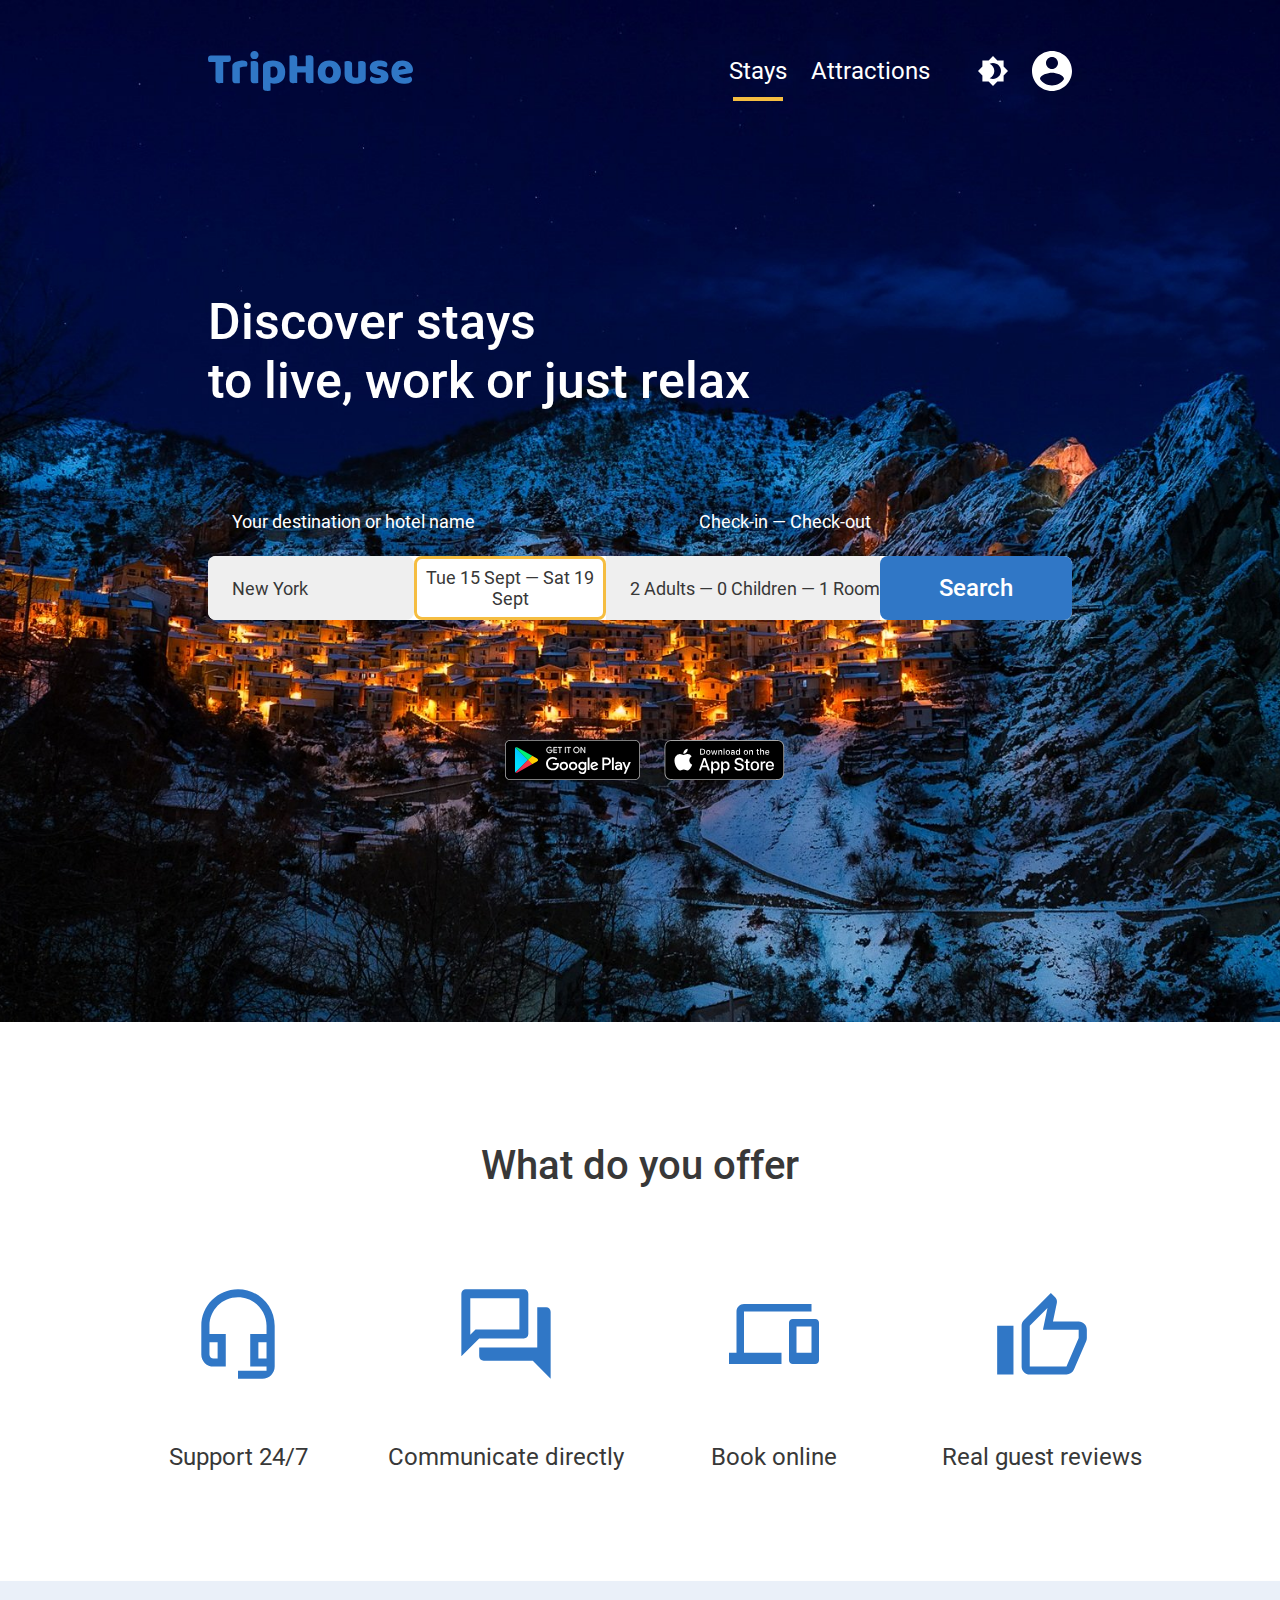
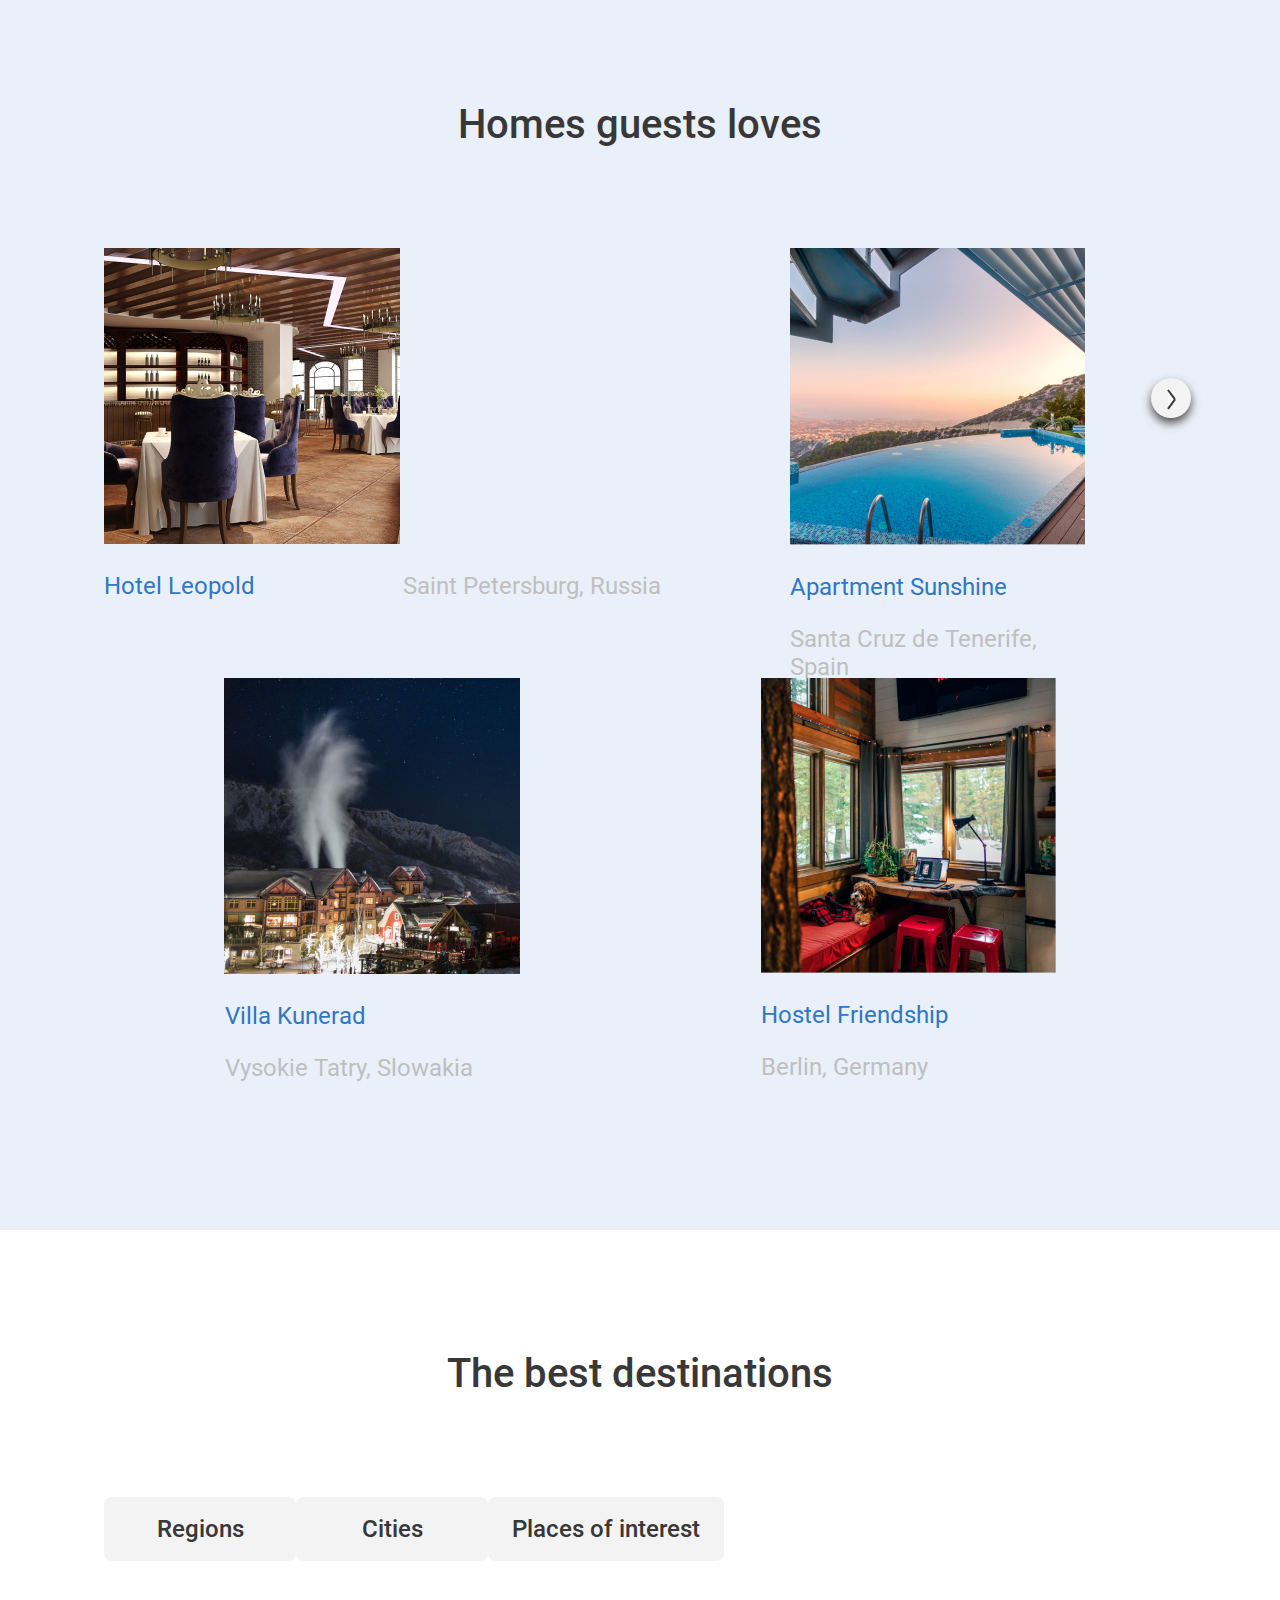
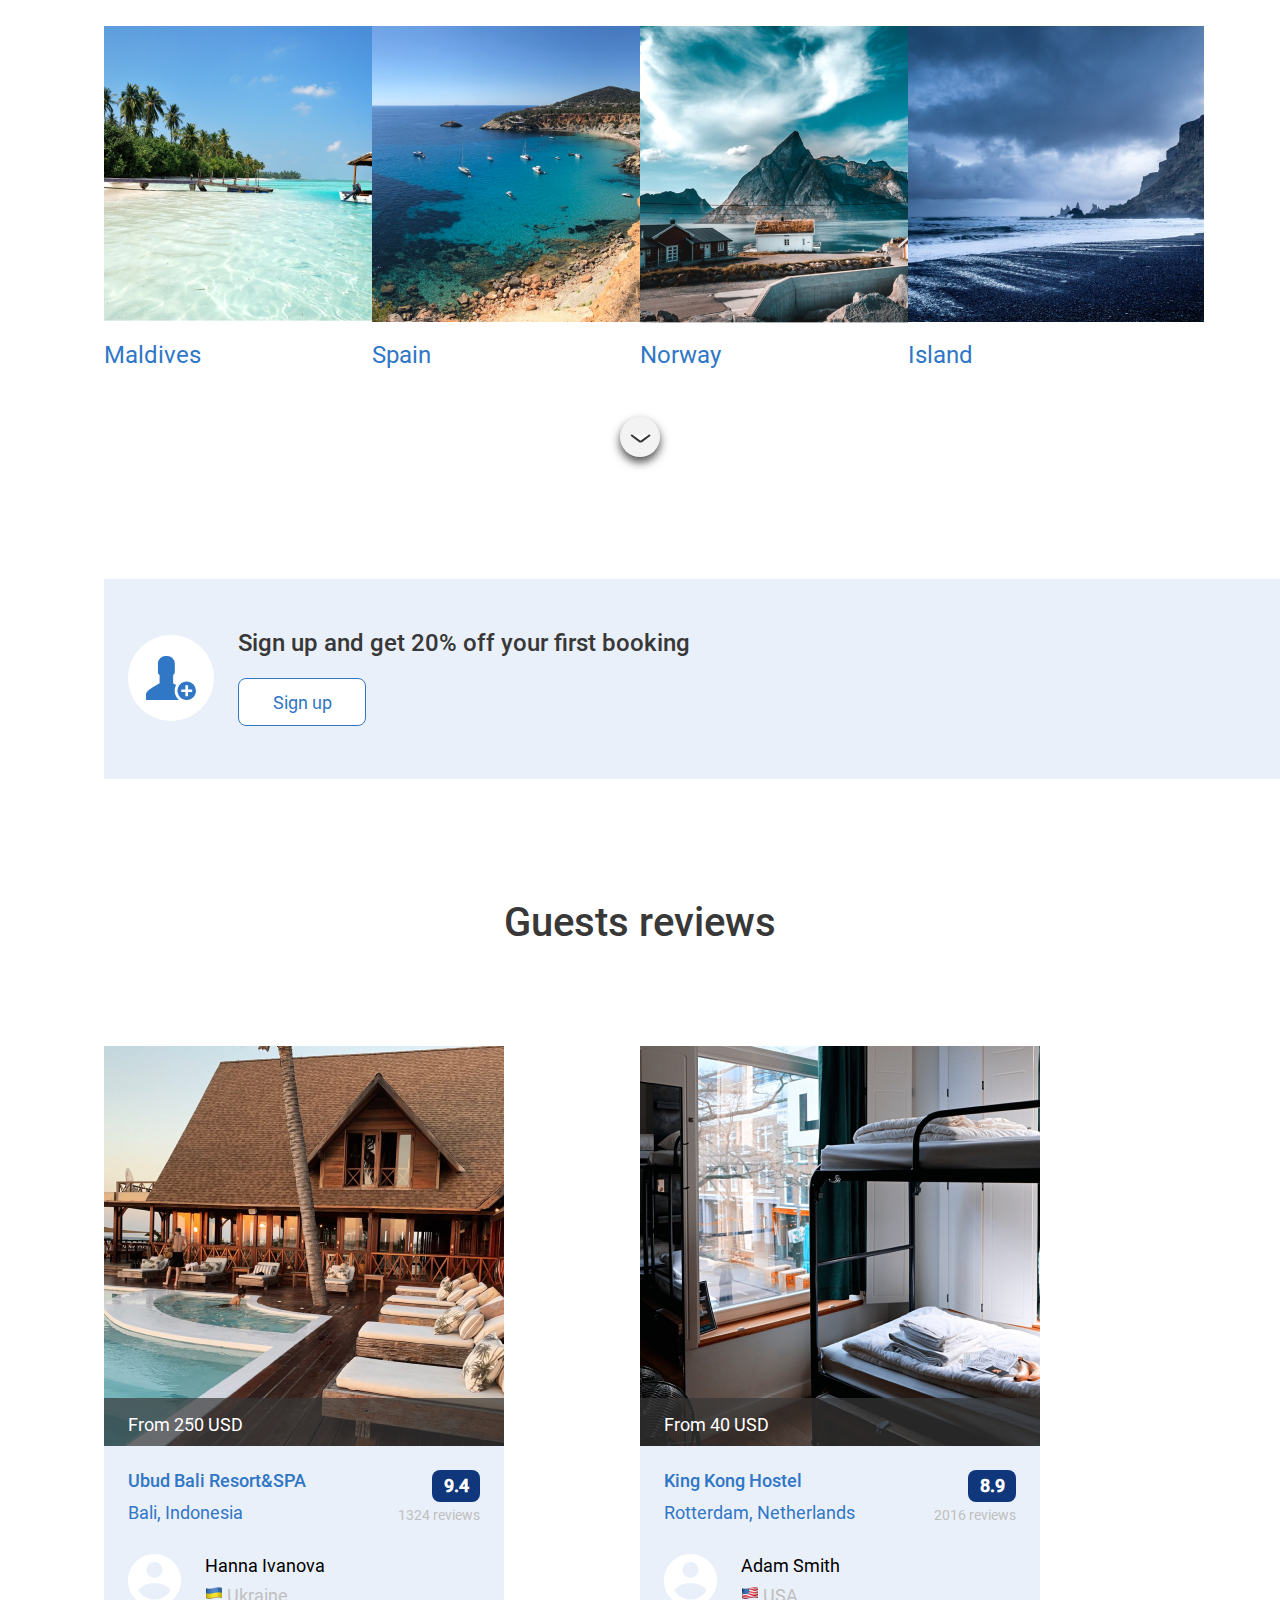
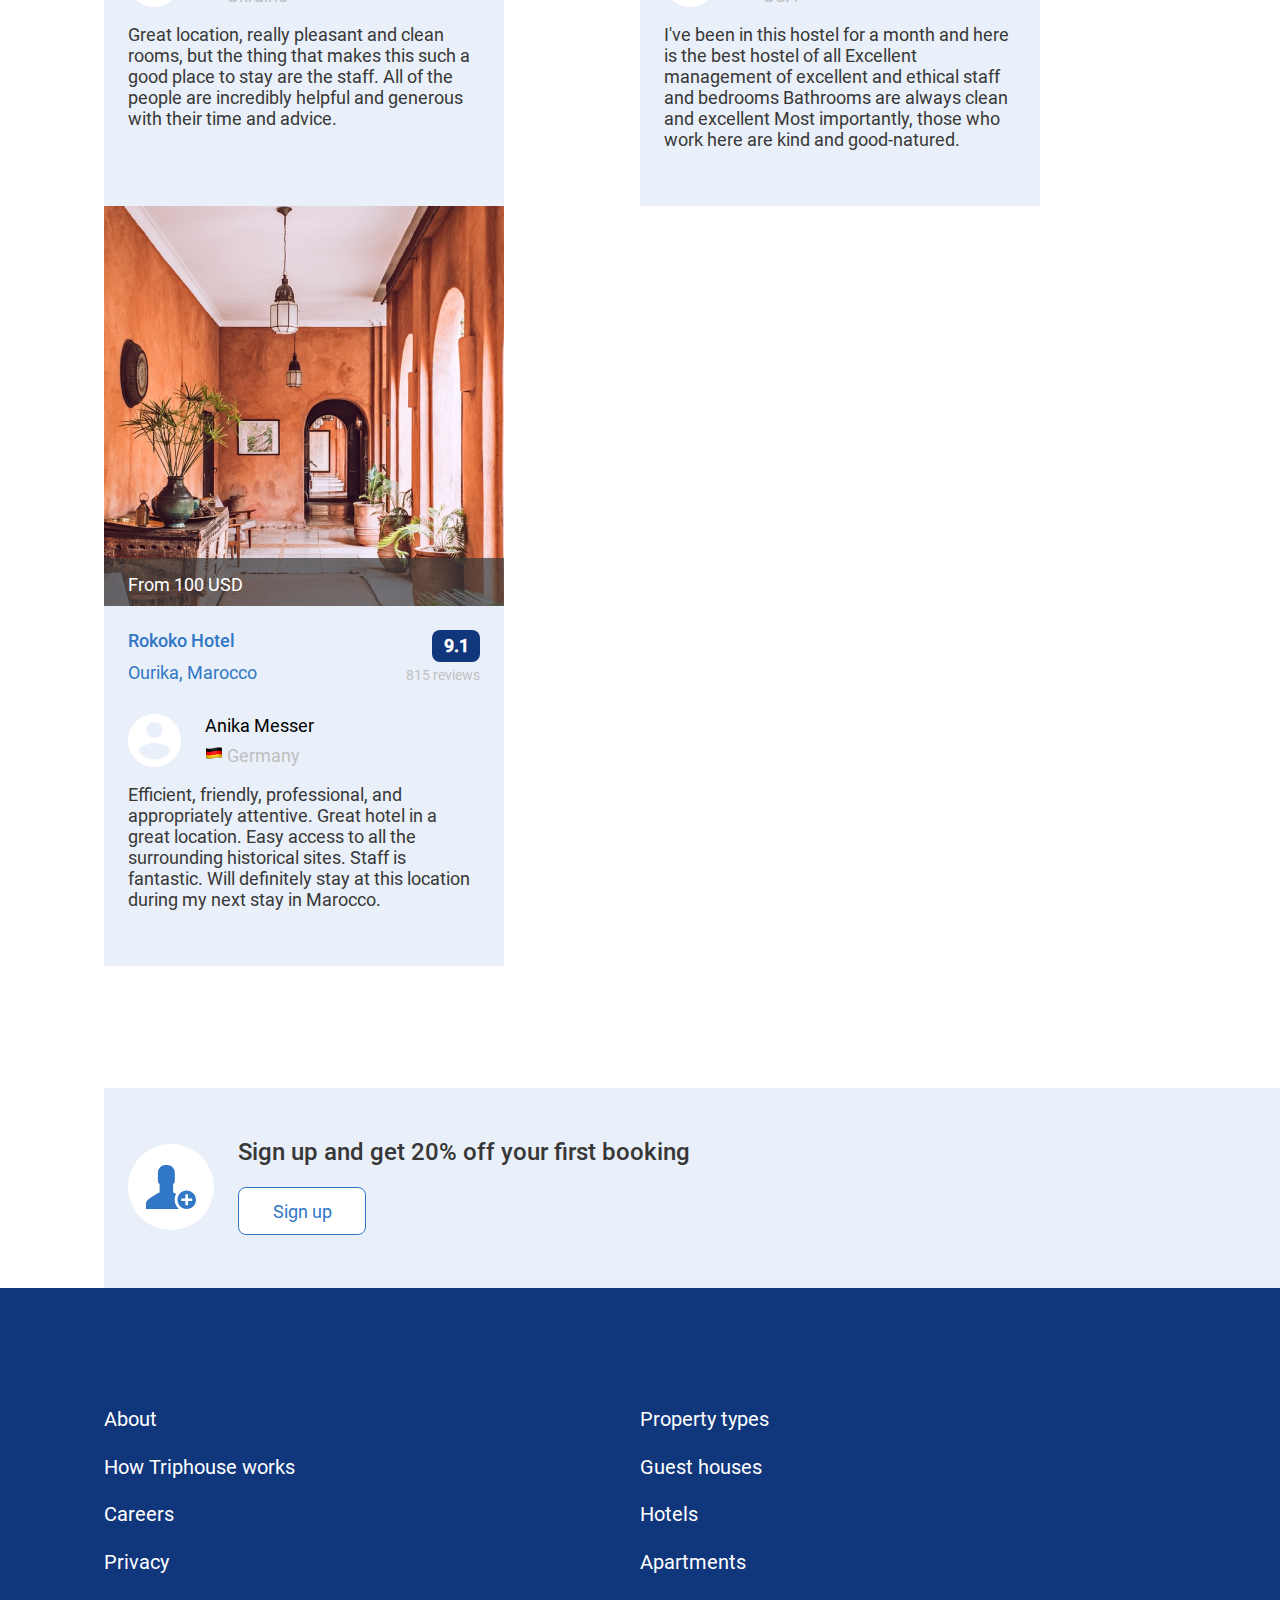
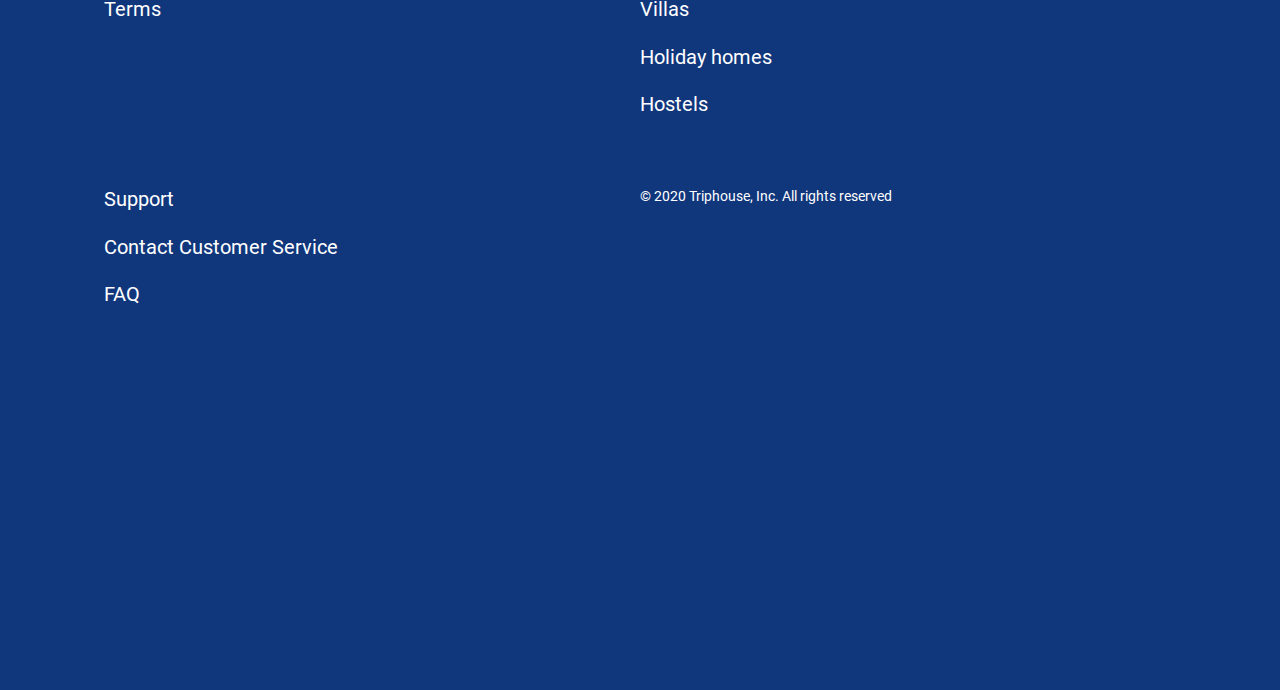
==== commit e8868c5d: "feat: add mobile version (process 11.11)" ====
--- a/index.html
+++ b/index.html
@@ -135,29 +135,8 @@
   </symbol>
 </svg>
 
-<!--<svg xmlns="http://www.w3.org/2000/svg" class="sprite">
-  <symbol id="arrow" viewBox="0 0 48 48">
-    <g filter="url(#filter0_d)">
-      <circle cx="24" cy="20" r="20" fill="#F3F3F4"/>
-      <path d="M19.941 29.823l6.159-8.211a2 2 0 000-2.4L19.941 11" stroke="#383838" stroke-width="2"/>
-    </g>
-    <defs>
-      <filter id="filter0_d" x="0" y="0" width="48" height="48" filterUnits="userSpaceOnUse"
-              color-interpolation-filters="sRGB">
-        <feFlood flood-opacity="0" result="BackgroundImageFix"/>
-        <feColorMatrix in="SourceAlpha" values="0 0 0 0 0 0 0 0 0 0 0 0 0 0 0 0 0 0 127 0"/>
-        <feOffset dy="4"/>
-        <feGaussianBlur stdDeviation="2"/>
-        <feColorMatrix values="0 0 0 0 0 0 0 0 0 0 0 0 0 0 0 0 0 0 0.25 0"/>
-        <feBlend in2="BackgroundImageFix" result="effect1_dropShadow"/>
-        <feBlend in="SourceGraphic" in2="effect1_dropShadow" result="shape"/>
-      </filter>
-    </defs>
-  </symbol>
-</svg>-->
-
-<svg xmlns="http://www.w3.org/2000/svg" class="sprite">
-  <symbol id="tick" viewBox="0 0 9 21">
+<svg xmlns="http://www.w3.org/2000/svg" class="sprite">
+  <symbol id="arrow" viewBox="0 0 9 21">
     <path d="M.941 19.823L7.1 11.612a2 2 0 000-2.4L.941 1" stroke="#383838" stroke-width="2"/>
   </symbol>
 </svg>
@@ -182,18 +161,6 @@
   </symbol>
 </svg>
 
-<svg xmlns="http://www.w3.org/2000/svg" class="sprite">
-  <symbol id="ua" viewBox="0 0 18 18">
-    <path d="M0 18.26h18v-18H0v18z" fill="url(#pattern0)"/>
-    <defs>
-      <pattern id="pattern0" patternContentUnits="objectBoundingBox" width="1" height="1">
-
-      </pattern>
-      <image id="image0" width="64" height="64"
-             xlink:href="[data-uri]"/>
-    </defs>
-  </symbol>
-</svg>
 
 <header class="header">
   <div class="container">
@@ -261,38 +228,37 @@
         <svg class="svg">
           <use href="#support"/>
         </svg>
-        <span class="span__svg">Support 24/7</span>
+        <p class="span__svg">Support 24/7</p>
       </div>
       <div class="col-3 col-3__svg col-xs-6 text_center">
         <svg class="svg">
           <use href="#chat"/>
         </svg>
-        <span class="span__svg">Communicate directly</span>
+        <p class="span__svg">Communicate directly</p>
       </div>
       <div class="col-3 col-3__svg col-xs-6 text_center">
         <svg class="svg">
-          <use href="#devices"/>
+6         <use href="#devices"/>
         </svg>
-        <span class="span__svg">Book online</span>
+        <p class="span__svg">Book online</p>
       </div>
       <div class="col-3 col-3__svg col-3__svg_last col-xs-6 text_center">
         <svg class="svg">
-          <use href="#like"/>
-        </svg>
-        <span class="span__svg">Real guest reviews</span>
+          <use href="#like"/>g        </svg>
+        <p class="span__svg">Real guest reviews</p>
       </div>
 
     </div>
   </div>
 </section>
 
-<section class="section_bg">
+<section class="section section_bg">
   <div class="container">
     <h2 class="h2 text_center"> Homes guests loves </h2>
     <div class="row">
-      <div class="col-3 text_center">
+      <div clahs="col-3 col-3_one text_center">
         <div class="image">
-          <img src="./image/Hotel Leopold.png" alt="Support 24/7">
+          <img src="./image/Hotel Leopold.png" alt="Hotel Leopold">
         </div>
         <div class="text_primary text_l text__box">
           Hotel Leopold
@@ -301,9 +267,9 @@
           Saint Petersburg, Russia
         </div>
       </div>
-      <div class="col-3 text_center">
+      <div class="col-3 col-3_two text_center">
         <div class="image">
-          <img src="./image/Apartment Sunshine.png" alt="Communicate directly">
+          <img src="./image/Apartment Sunshine.png" alt="Apartment Sunshine">
         </div>
         <div class="text_primary text_l text__box">
           Apartment Sunshine
@@ -312,9 +278,9 @@
           Santa Cruz de Tenerife, Spain
         </div>
       </div>
-      <div class="col-3 text_center">
+      <div class="col-3 col-3_three text_center">
         <div class="image">
-          <img src="./image/Villa Kunerad.png" alt="Book online">
+          <img src="./image/Villa Kunerad.png" alt="Villa Kunerad">
         </div>
         <div class="text_primary text_l text__box">
           Villa Kunerad
@@ -323,9 +289,9 @@
           Vysokie Tatry, Slowakia
         </div>
       </div>
-      <div class="col-3 text_center">
+      <div class="col-3 col-3_four text_center">
         <div class="image">
-          <img src="./image/Hostel Friendship.png" alt="Real guest reviews">
+          <img src="./image/Hostel Friendship.png" alt="Hostel Friendship">
         </div>
         <div class="text_primary text_l text__box">
           Hostel Friendship
@@ -336,8 +302,8 @@
       </div>
       <div class="carousel__button_next">
         <div class="svg__style_white carousel__button">
-          <svg class="tick">
-            <use href="#tick"></use>
+          <svg class="arrow">
+            <use href="#arrow"></use>
           </svg>
         </div>
       </div>
@@ -357,7 +323,7 @@
 
 
     <div class="row">
-      <div class="col-3">
+      <div class="col-3 col-3_one">
 
         <div class="col-3__hover">
 
@@ -379,7 +345,7 @@
         </div>
       </div>
 
-      <div class="col-3">
+      <div class="col-3 col-3_two">
 
         <div class="col-3__hover">
 
@@ -402,7 +368,7 @@
       </div>
 
 
-      <div class="col-3">
+      <div class="col-3 col-3_three">
 
         <div class="col-3__hover">
 
@@ -425,7 +391,7 @@
       </div>
 
 
-      <div class="col-3">
+      <div class="col-3 col-3_four">
 
         <div class="col-3__hover">
 
@@ -449,19 +415,26 @@
 
       <div class="carousel__button carousel__button_down svg__style_white">
 
-        <svg class="tick tick__down">
-          <use href="#tick"></use>
+        <svg class="arrow arrow__down">
+          <use href="#arrow"></use>
         </svg>
 
       </div>
 
+      <div class="carousel__button_next carousel__button_next_hidden">
+        <div class="svg__style_white carousel__button">
+          <svg class="arrow">
+            <use href="#arrow"></use>
+          </svg>
+        </div>
+      </div>
 
     </div>
   </div>
 </section>
 
 
-<section class="container section__container">
+<section class="container section__container section__container_desktop">
   <div class="container_s block_bg">
     <div class="flex_end">
       <svg class="cross">
@@ -490,7 +463,7 @@
 
     <div class="row">
 
-      <div class="row__col-4">
+      <div class="row__col-4 col-4_one">
         <div class="col-4">
 
           <div class="col-4_front">
@@ -539,7 +512,7 @@
         </div>
       </div>
 
-      <div class="row__col-4">
+      <div class="row__col-4 col-4_two">
         <div class="col-4">
 
           <div class="col-4_front">
@@ -590,7 +563,7 @@
       </div>
 
 
-      <div class="row__col-4">
+      <div class="row__col-4 col-4_three">
         <div class="col-4">
 
           <div class="col-4_front">
@@ -644,6 +617,30 @@
 </section>
 </div>
 
+<section class="container section__container section_container_mobile">
+  <div class="container_s block_bg">
+    <div class="flex_end">
+      <svg class="cross">
+        <use href="#cross"></use>
+      </svg>
+    </div>
+
+    <div class="flex_center">
+      <svg class="user">
+        <use href="#user"></use>
+      </svg>
+      <div class="padding_left flex_column">
+        <div class="text_l text_l_bold"> Sign up and get 20% off your first booking</div>
+        <button class="button button_back text_primary text_m"> Sign up</button>
+
+      </div>
+
+    </div>
+  </div>
+</section>
+
+
+
 
 <footer class="footer">
   <div class="container">
--- a/styles/styles.css
+++ b/styles/styles.css
@@ -123,12 +123,12 @@
     transition: transform 1s ease-in-out 200ms;
     cursor: pointer;
 }
-
+/*
 svg {
     display: flex;
     justify-content: center;
     align-items: center;
-}
+}*/
 
 .svg__style_white {
     fill: var(--general-white);
@@ -170,7 +170,7 @@
 
 .form_row__bg {
 background-color: var(--general-white);
-    width: 1200px;
+    /*width: 1200px;*/
     border-radius: 8px;
    }
 
@@ -249,7 +249,7 @@
 }
 
 .button_stroke {
-    margin-bottom: 65px;
+    /*margin-bottom: 65px;*/
     background-color: var(--stroke-color);
     padding: 0 24px;
 }
@@ -265,6 +265,7 @@
 
 .button__row {
     display: flex;
+    margin-bottom: 65px;
 }
 
 .text_m {
@@ -455,6 +456,10 @@
     position: absolute;
 }
 
+.carousel__button_next_hidden {
+    display: none;
+}
+
 .carousel__button {
     border-radius: 50%;
     background-color: var(--stroke-color);
@@ -463,7 +468,7 @@
     position: relative;
 }
 
-    .tick {
+    .arrow {
     width: 9px;
     height: 21px;
         position: absolute;
@@ -471,7 +476,7 @@
         left: calc(50% - 4px);
 }
 
-    .tick__down {
+    .arrow__down {
         transform: rotate(90deg);
     }
 
@@ -482,33 +487,34 @@
 .carousel__button_down {
       margin: 48px auto 0;
 }
+
+.svg {
+       width: 90px;
+    height: 90px;
+}
 /*
-svg {
-    fill: currentcolor;
-}
-
 .section svg {
-    width: 90px;
-    height: 90px;
+
     color: var(--primary);
     margin: 0 auto 48px;
 }*/
 
-.section span {
+/*.section span */
+.span__svg {
     font-size: 24px;
-    font-weight: 400;
-    font-family: 'Roboto', sans-serif;
     color: var(--primary-text);
+    margin: 60px auto 0;
+
 }
 
 .section_bg {
-    padding-top: 120px;
+    /*padding-top: 120px;*/
     background-color: var(--bg-color);
 }
-
+/*
 .section_bg > .container {
     margin-top: 0;
-}
+}*/
 
 .section_bg .col-3 {
     height: 430px;
@@ -524,8 +530,6 @@
 .text_l {
     font-size: 24px;
     line-height: 28px;
-    font-family: 'Roboto', sans-serif;
-    font-weight: 400;
     color: var(--primary-text);
 }
 
@@ -536,6 +540,10 @@
 .container_s {
     width: 1232px;
     height: 200px;
+}
+
+.section__container_mobile {
+    display: none;
 }
 
 .block_bg {
@@ -643,9 +651,7 @@
 .text_primary {
     color: var(--primary);
     text-align: left;
-    font-family: 'Roboto', sans-serif;
-    font-weight: 400;
-}
+  }
 
 .image_back {
     display: flex;
@@ -655,9 +661,7 @@
 
 .text_secondary {
     color: var(--secondary-text);
-    font-family: 'Roboto', sans-serif;
-    font-weight: 400;
-}
+    }
 
 .text-500 {
     font-weight: 500;
@@ -752,9 +756,10 @@
         width: calc(var(--col-size) * 5);
     }
 
-    /* .col-xs-6 {
-       width: 100%;
-     }*/
+    .col-xs-6 {
+        width: 100%;
+    }
+
     .header {
         padding: 0;
         height: 100vh;
@@ -765,9 +770,23 @@
         margin: 0;
     }
 
+    .section {
+        padding-top: 40px;
+    }
+
     .h2 {
         font-size: 28px;
+        line-height: 33px;
         margin-bottom: 32px;
+    }
+
+    .h2:hover:after,
+    .nav__item_stays:hover:after, .nav__item_attraction:hover:after {
+        opacity: 0;
+    }
+
+    .nav__item_stays, .nav__item_stays:after, .nav__item_attraction {
+        visibility: hidden;
     }
 
     .row {
@@ -780,17 +799,28 @@
     }
 
     .svg {
-        width: 52.5px;
+        width: 52px;
         height: 64px;
         margin: 0 0 16px 0;
+        text-align: center;
+    }
+
+    .span__svg {
+        margin-top: 24px;
     }
 
     .col-3__svg {
         margin-bottom: 32px;
+        /* display: flex;
+         justify-content: center;*/
     }
 
     .col-3__svg_last {
         margin-bottom: 0;
+    }
+
+    .col-3_three, .col-3_four, .col-4_two, .col-4_three {
+        display: none;
     }
 
     .span__svg {
@@ -811,8 +841,7 @@
     }
 
     .select_city, .button_calendar, .select_room, .button_search,
-    .form_row > div.text_m:first-child, select.select_city
- {
+    .form_row > div.text_m:first-child, select.select_city {
         width: 312px;
     }
 
@@ -820,7 +849,62 @@
         width: 260px;
     }
 
+    .section__container_desktop {
+        display: none;
+    }
+
+    .section__container_mobile {
+        display: block;
+    }
+
+    .button {
+        min-width: 99px;
+        height: 32px;
+        /*  font-size: 24px;
+          line-height: 28px;*/
+        border-radius: 4px;
+    }
+
+    .button__row {
+        justify-content: space-around;
+        margin-bottom: 24px;
+    }
+
+    .button_stroke {
+        /*margin-bottom: 65px;*/
+        background-color: var(--stroke-color);
+        padding: 0 24px;
+    }
+
     .title__footer {
         display: block;
-           }
-}
+    }
+
+    .text_l {
+        font-size: 12px;
+        line-height: 14px;
+    }
+
+    .text__box {
+        margin-top: 0;
+    }
+
+    .text__box_absolute {
+        bottom: 24px;
+    }
+
+    .carousel__button_down {
+        display: none;
+    }
+
+    .carousel__button_next_hidden {
+        display: block;
+    }
+
+}
+
+
+@media only screen and (max-width: 768px) {
+
+
+}
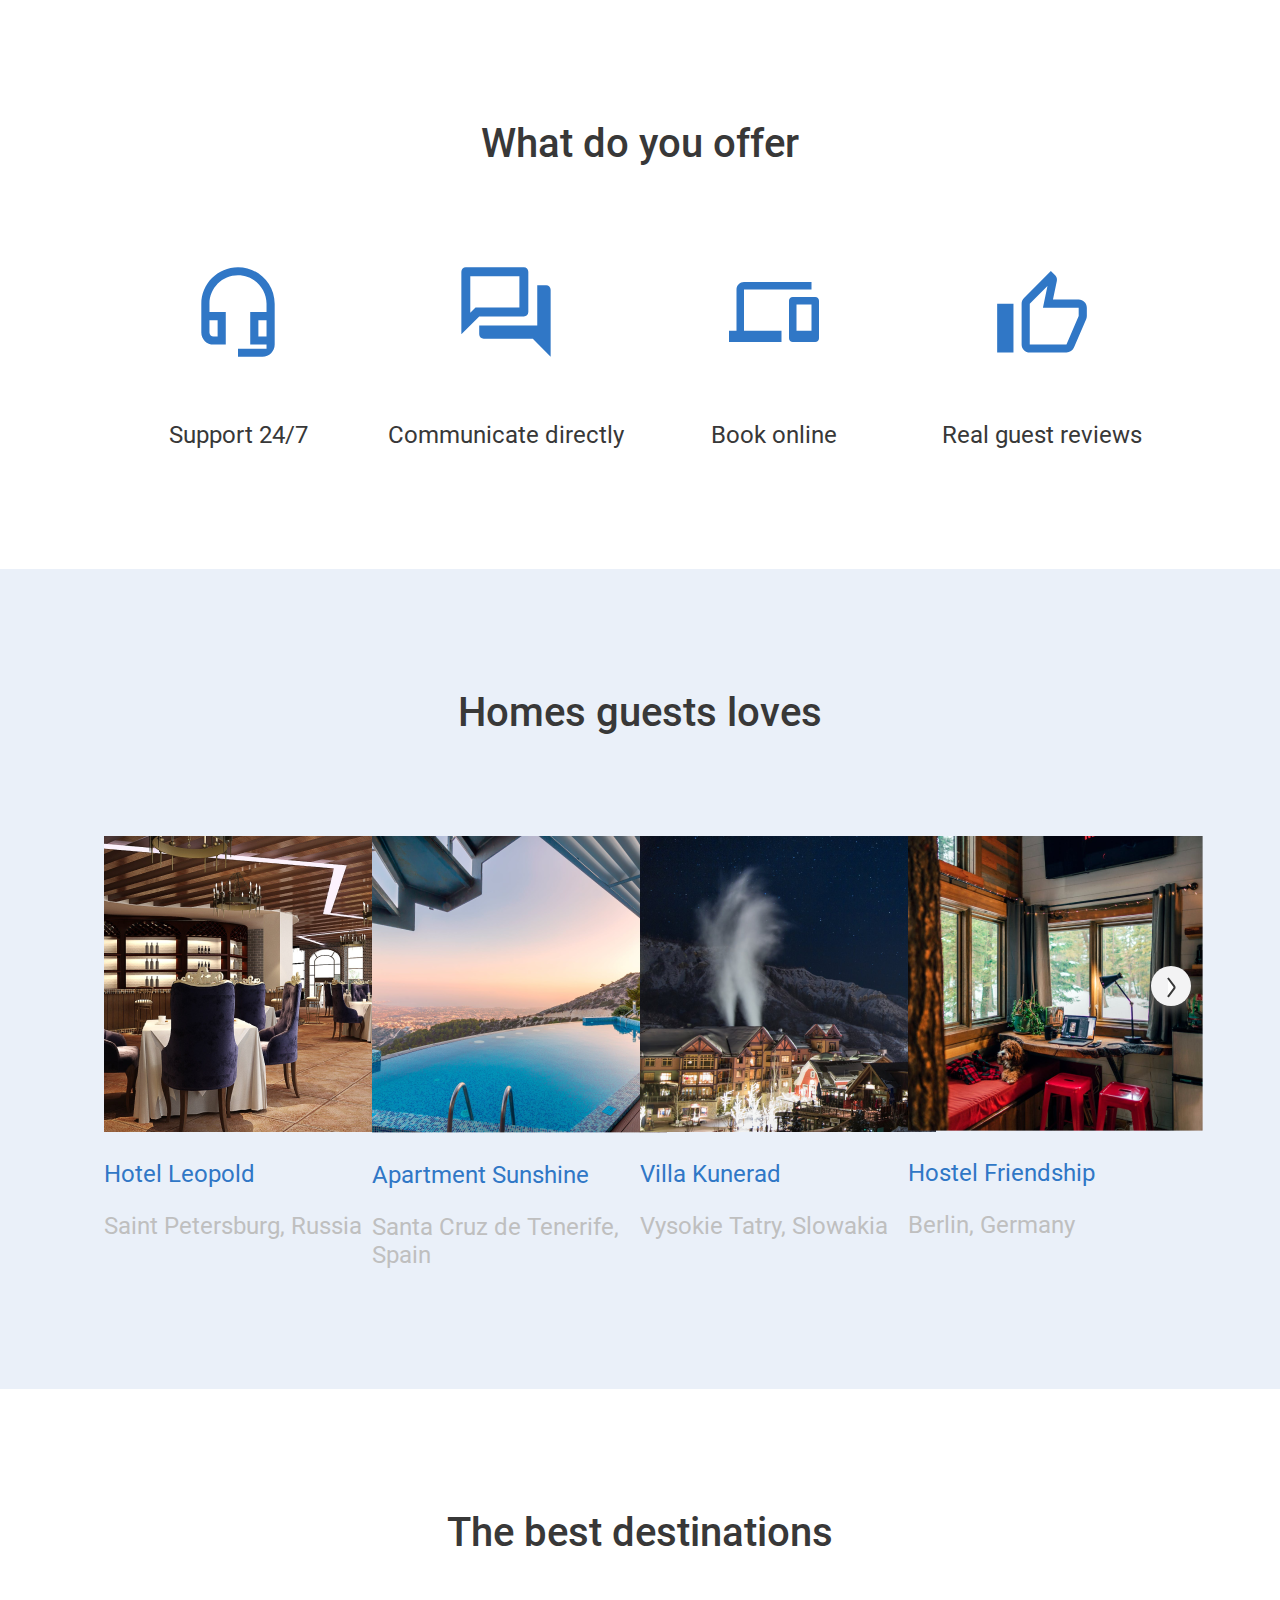
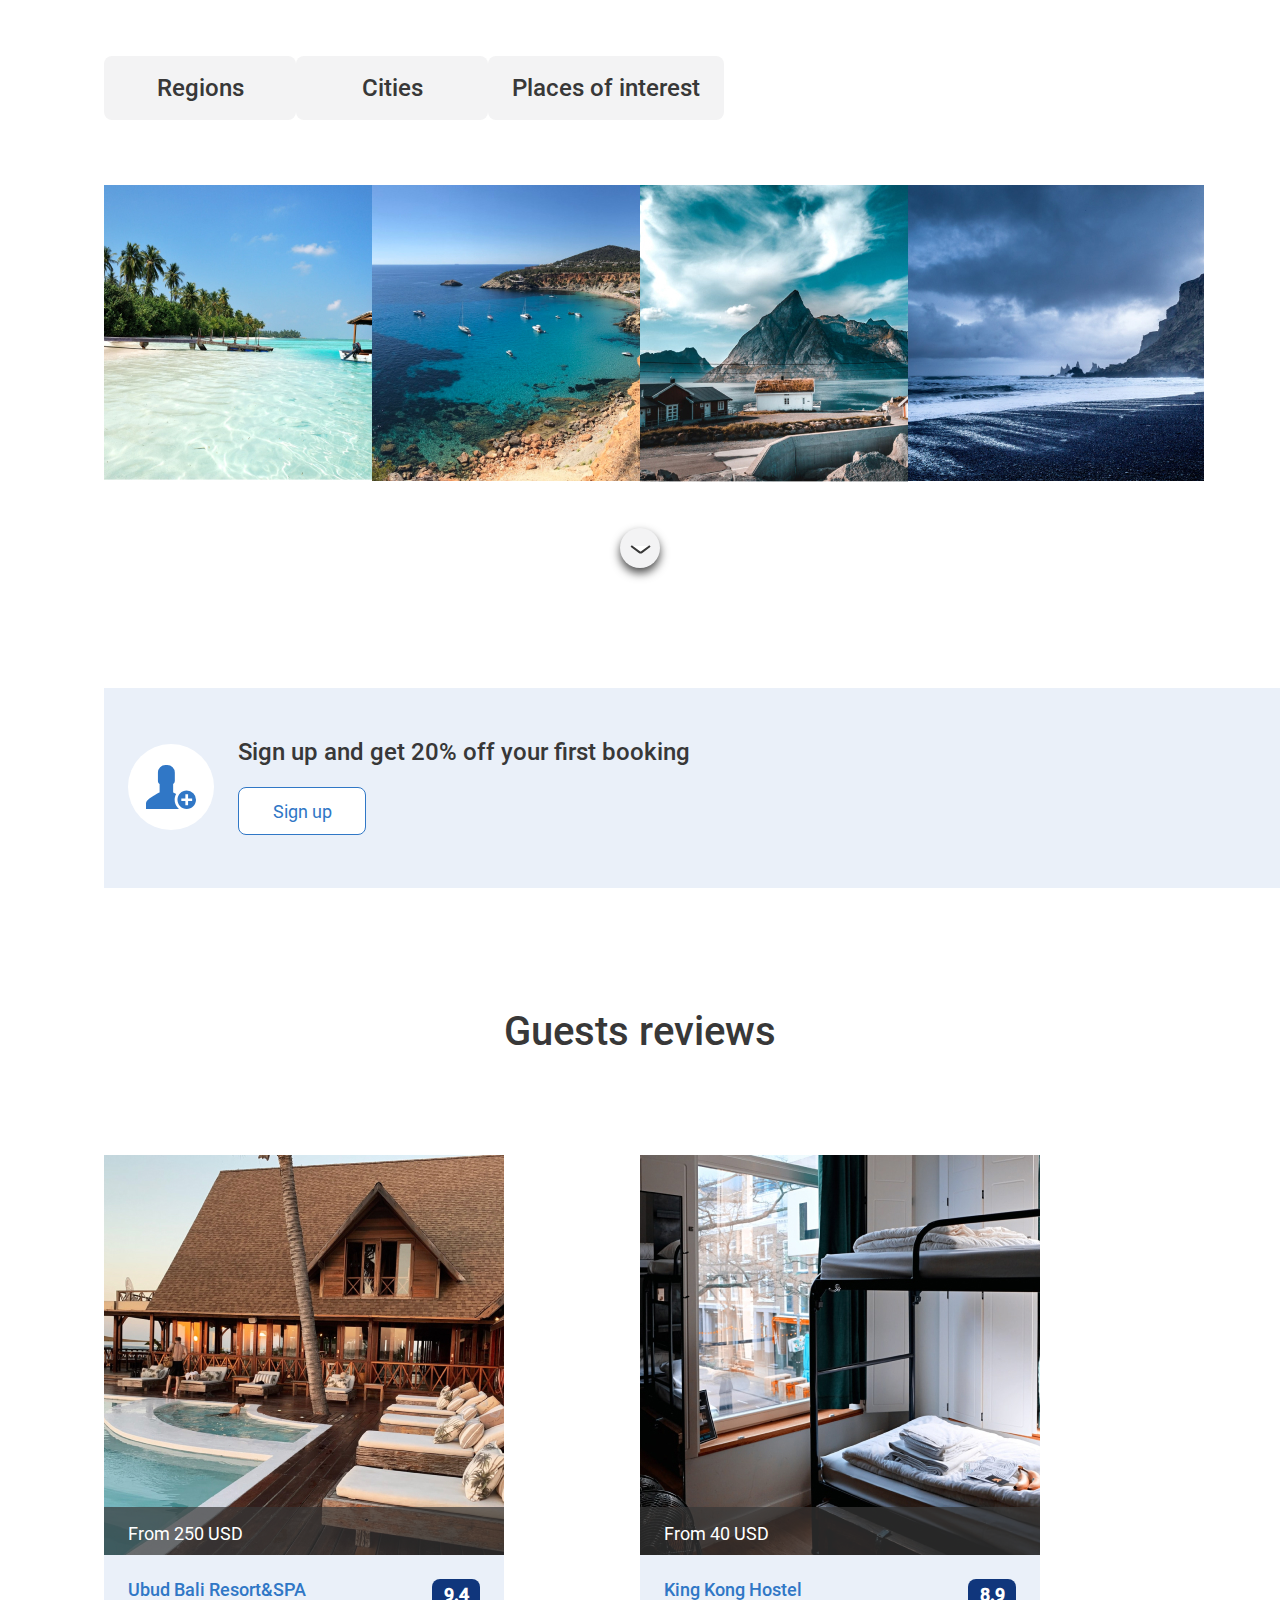
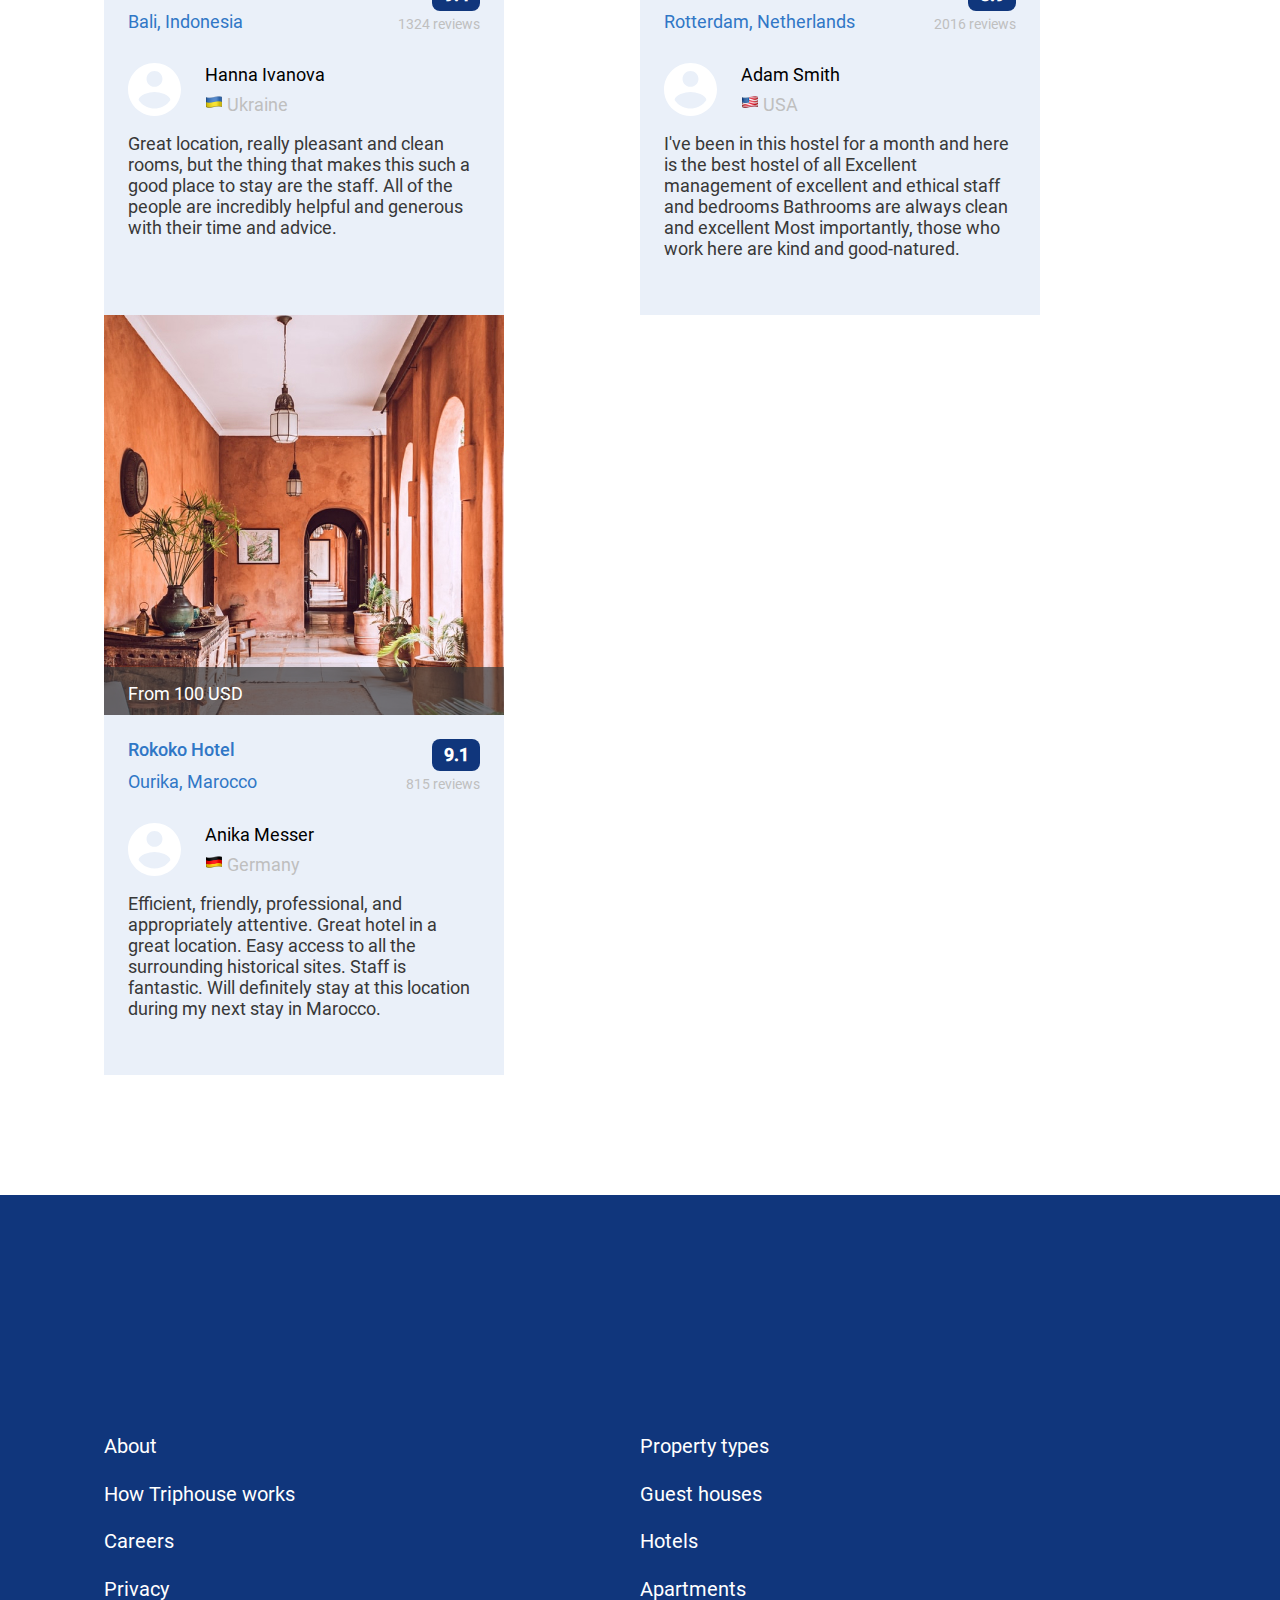
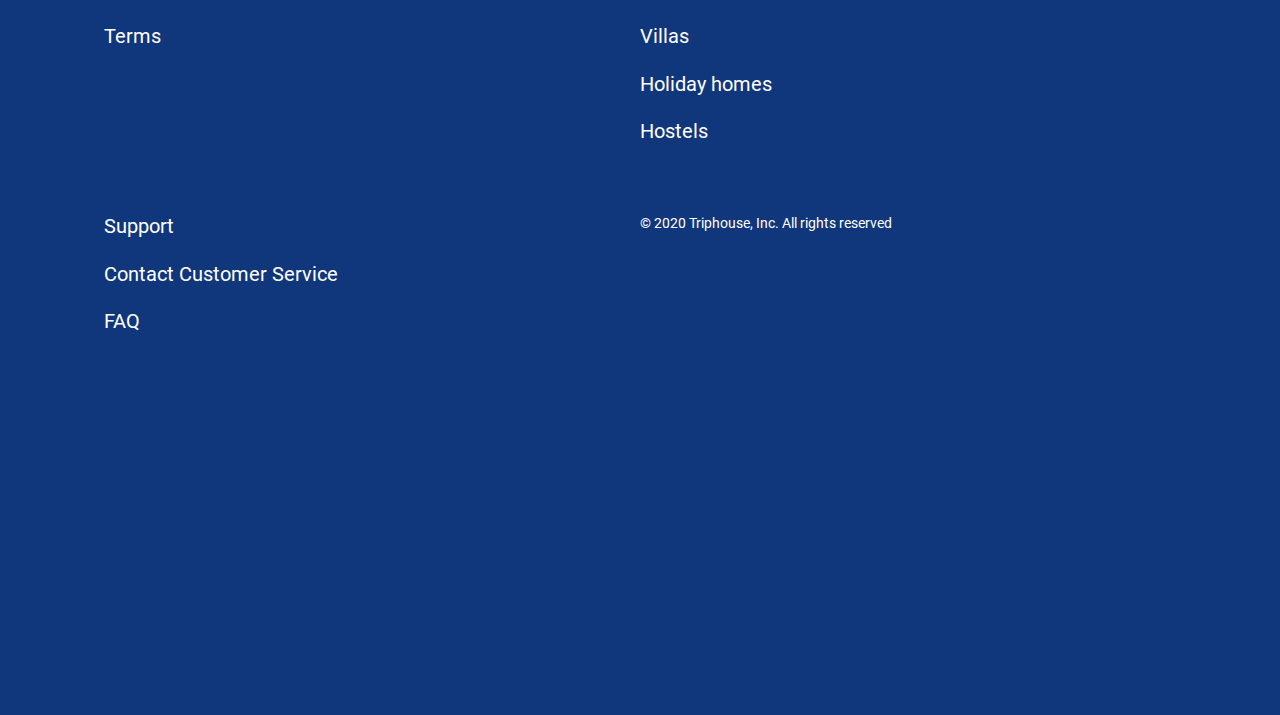
==== commit 4f67e97c: "feat: add mobile version (process 12.11)" ====
--- a/index.html
+++ b/index.html
@@ -161,7 +161,7 @@
   </symbol>
 </svg>
 
-
+<!--
 <header class="header">
   <div class="container">
     <nav class="nav">
@@ -218,7 +218,7 @@
     </div>
   </div>
 </header>
-
+-->
 
 <section class="section">
   <div class="container">
@@ -256,7 +256,7 @@
   <div class="container">
     <h2 class="h2 text_center"> Homes guests loves </h2>
     <div class="row">
-      <div clahs="col-3 col-3_one text_center">
+      <div class="col-3 col-3_one text_center">
         <div class="image">
           <img src="./image/Hotel Leopold.png" alt="Hotel Leopold">
         </div>
@@ -323,7 +323,7 @@
 
 
     <div class="row">
-      <div class="col-3 col-3_one">
+      <div class="col-3 col-3_one col-xs-3">
 
         <div class="col-3__hover">
 
@@ -345,7 +345,7 @@
         </div>
       </div>
 
-      <div class="col-3 col-3_two">
+      <div class="col-3 col-xs-3 col-3_two">
 
         <div class="col-3__hover">
 
@@ -368,7 +368,7 @@
       </div>
 
 
-      <div class="col-3 col-3_three">
+      <div class="col-3 col-xs-3 col-3_three">
 
         <div class="col-3__hover">
 
@@ -391,7 +391,7 @@
       </div>
 
 
-      <div class="col-3 col-3_four">
+      <div class="col-3 col-xs-3 col-3_four">
 
         <div class="col-3__hover">
 
@@ -617,7 +617,7 @@
 </section>
 </div>
 
-<section class="container section__container section_container_mobile">
+<section class="container section__container section__container_mobile">
   <div class="container_s block_bg">
     <div class="flex_end">
       <svg class="cross">
--- a/styles/styles.css
+++ b/styles/styles.css
@@ -48,7 +48,7 @@
     min-width: 360px;
     margin: 0 auto 0;
     box-sizing: border-box;
-    padding: 0 104px 122px;
+    padding: 120px 104px; /*122px;*/
 }
 
 .header {
@@ -298,9 +298,9 @@
     color: var(--primary-text);
 }
 
-.section {
+/*.section {
     padding-top: 120px;
-}
+}*/
 
 .row {
     display: flex;
@@ -376,12 +376,12 @@
 
 .col-3 {
     position: relative;
-    height: 343px;
-}
-
+    /*height: 343px;*/
+}
+/*
 .col-3__svg {
     height: 170px;
-}
+}*/
 
 .col-4 {
     position: relative;
@@ -515,10 +515,10 @@
 .section_bg > .container {
     margin-top: 0;
 }*/
-
+/*
 .section_bg .col-3 {
     height: 430px;
-}
+}*/
 
 .title-line {
     width: 100px;
@@ -535,6 +535,7 @@
 
 .container.section__container {
     padding-bottom: 0;
+    padding-top: 0;
 }
 
 .container_s {
@@ -770,9 +771,9 @@
         margin: 0;
     }
 
-    .section {
+   /* .section {
         padding-top: 40px;
-    }
+    }*/
 
     .h2 {
         font-size: 28px;
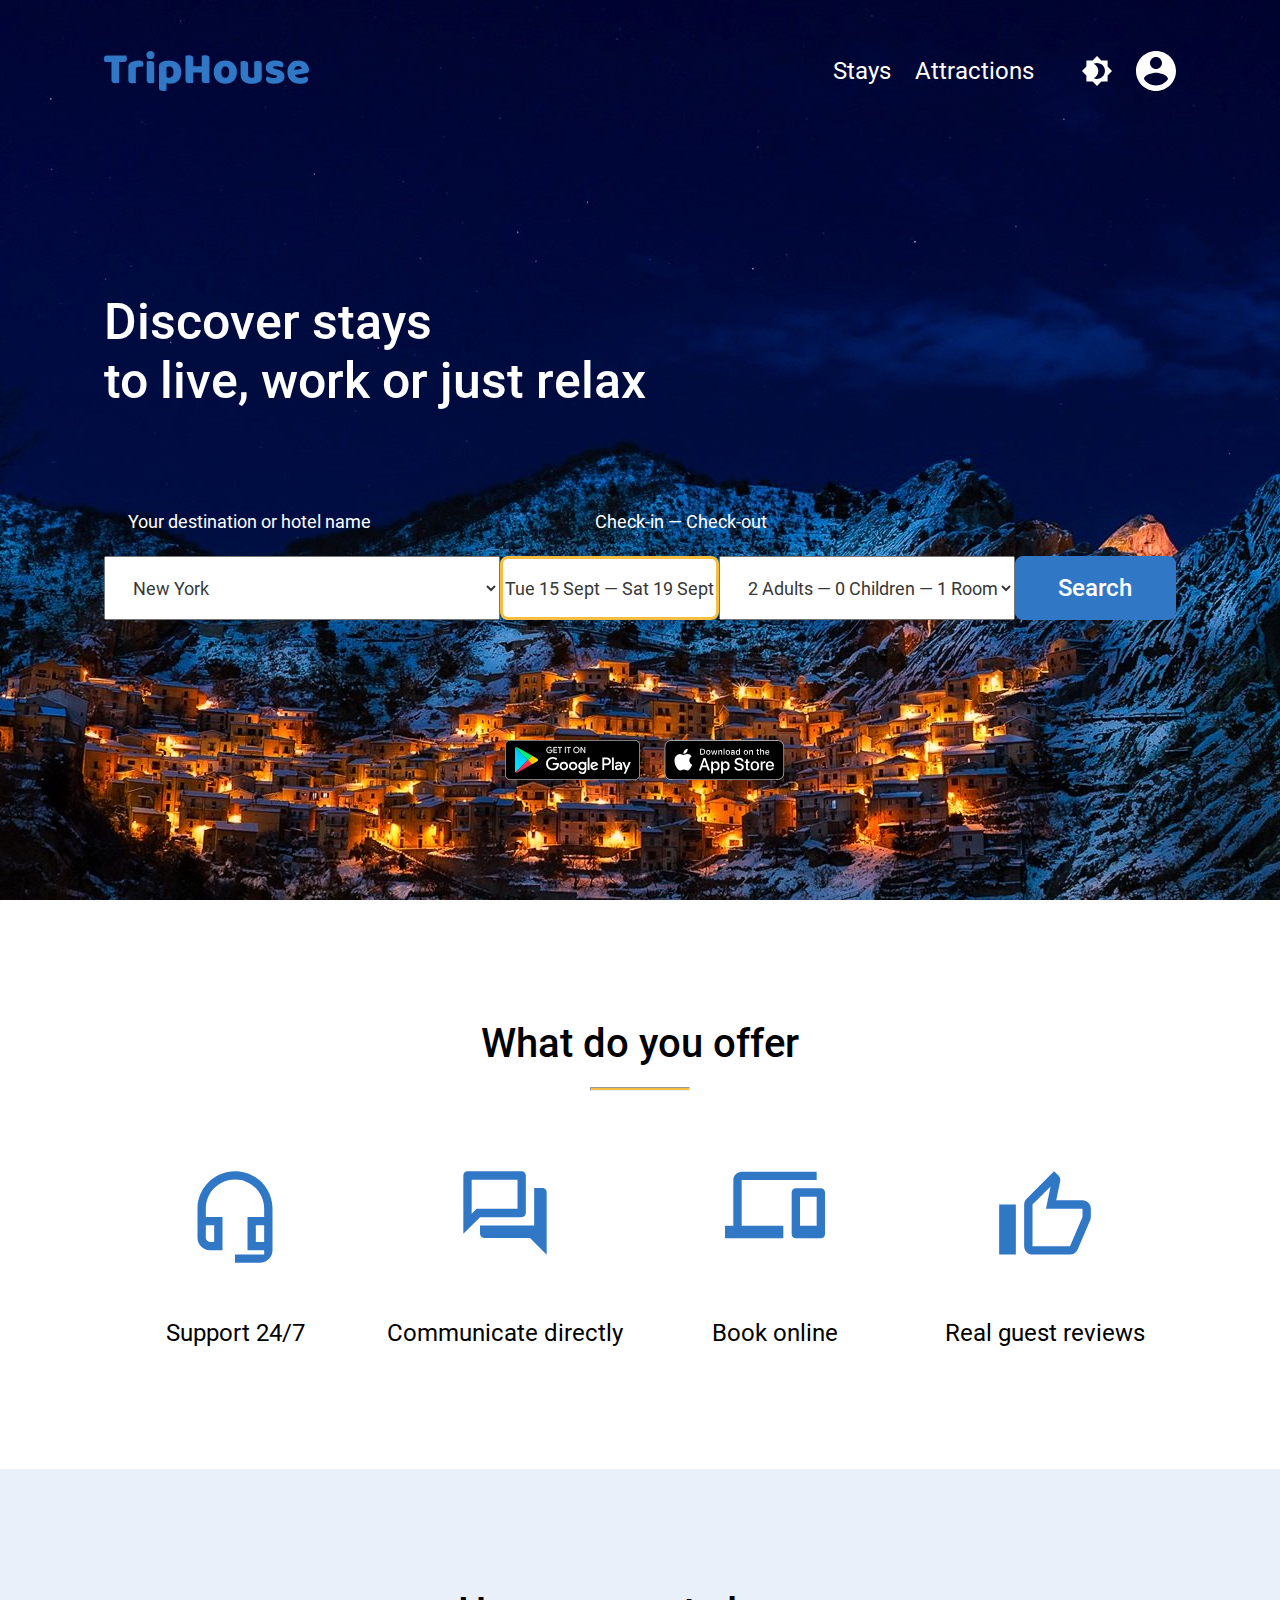
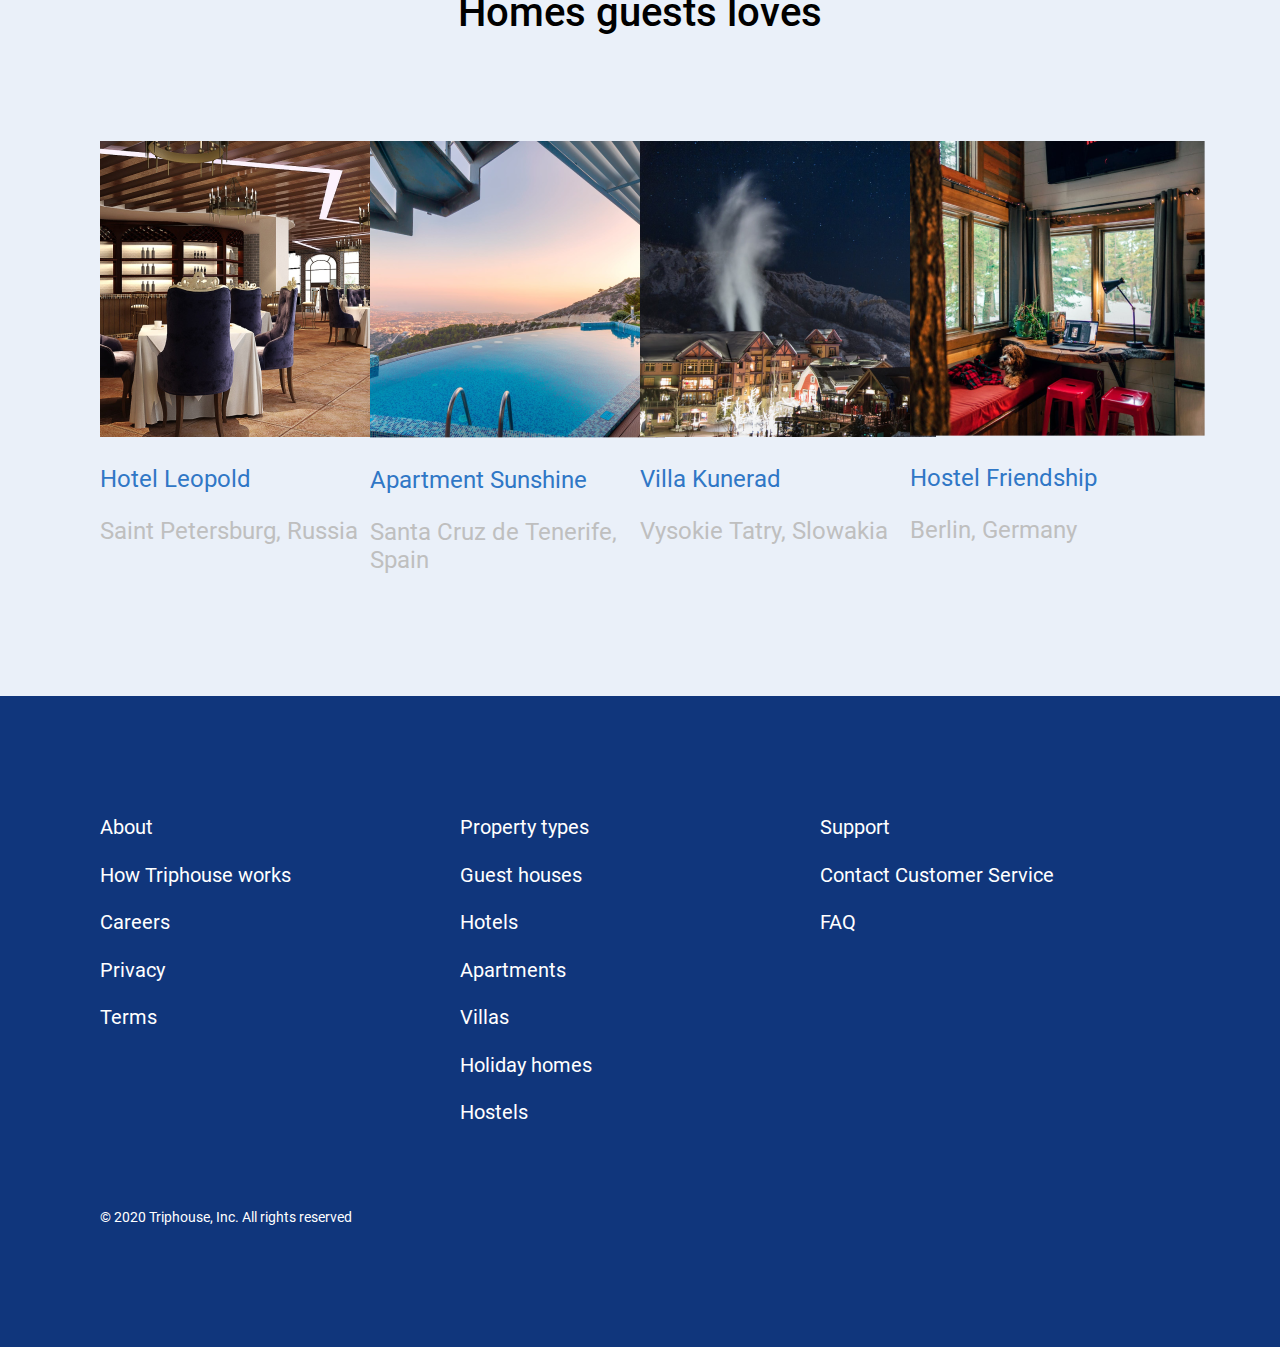
==== commit e9aa8cb9: "Merge pull request #5 from Olgasinkevich/lesson-6" ====
--- a/index.html
+++ b/index.html
@@ -11,7 +11,7 @@
 </head>
 <body>
 <svg xmlns="http://www.w3.org/2000/svg" class="sprite">
-  <symbol id="TripHouse" viewBox="0 0 205 40" fill="none">
+  <symbol id="TripHouse" viewBox="0 0 205 40">
     <path
       d="M.84 11.024c-.206-.33-.397-.78-.574-1.35A6.033 6.033 0 010 7.874c0-1.17.25-2.01.752-2.52.532-.51 1.21-.765 2.036-.765h19.297c.207.33.398.78.575 1.35.177.57.266 1.17.266 1.8 0 1.17-.266 2.01-.797 2.52-.501.51-1.165.765-1.991.765h-4.913V31.81c-.325.09-.84.18-1.55.27-.678.09-1.356.135-2.035.135s-1.284-.06-1.815-.18c-.501-.09-.929-.27-1.283-.54-.354-.27-.62-.645-.797-1.125-.177-.48-.265-1.11-.265-1.89V11.024H.84zM31.85 31.946c-.295.09-.768.18-1.417.27-.62.09-1.268.135-1.947.135-.65 0-1.24-.045-1.77-.135-.502-.09-.93-.27-1.284-.54a2.792 2.792 0 01-.84-1.08c-.178-.48-.266-1.095-.266-1.845V15.253c0-.69.118-1.275.354-1.755a4.35 4.35 0 011.106-1.35c.472-.39 1.048-.734 1.726-1.034a16.838 16.838 0 014.736-1.395c.856-.15 1.711-.225 2.567-.225 1.416 0 2.538.285 3.364.855.826.54 1.239 1.44 1.239 2.7 0 .42-.06.84-.177 1.26-.118.39-.266.75-.443 1.08a20.679 20.679 0 00-3.806.359c-.62.12-1.21.255-1.77.405a6.74 6.74 0 00-1.372.45v15.343zM42.345 4.05c0-1.14.369-2.1 1.106-2.88.767-.78 1.77-1.17 3.01-1.17 1.24 0 2.228.39 2.965 1.17.767.78 1.151 1.74 1.151 2.88s-.384 2.1-1.15 2.88c-.738.779-1.727 1.169-2.966 1.169-1.24 0-2.242-.39-3.01-1.17-.737-.78-1.106-1.74-1.106-2.88zm7.878 27.896c-.325.06-.812.135-1.46.225-.62.12-1.255.18-1.904.18s-1.239-.045-1.77-.135c-.502-.09-.93-.27-1.284-.54a2.79 2.79 0 01-.84-1.08c-.178-.48-.266-1.095-.266-1.845V10.44c.325-.06.797-.135 1.416-.225.65-.12 1.298-.18 1.948-.18.649 0 1.224.045 1.726.135.53.09.973.27 1.327.54.355.27.62.645.797 1.125.207.45.31 1.05.31 1.8v18.312zM64.882 9.449c1.77 0 3.408.24 4.913.72 1.535.45 2.848 1.155 3.94 2.114 1.091.96 1.947 2.175 2.566 3.645.62 1.44.93 3.165.93 5.174 0 1.92-.266 3.6-.797 5.04s-1.284 2.654-2.257 3.644c-.974.96-2.154 1.68-3.54 2.16-1.358.48-2.878.72-4.56.72-1.268 0-2.448-.195-3.54-.585v7.47c-.295.089-.767.179-1.416.269-.65.12-1.314.18-1.992.18-.65 0-1.24-.045-1.77-.135-.502-.09-.93-.27-1.284-.54s-.62-.645-.797-1.125c-.177-.45-.265-1.05-.265-1.8V14.803c0-.81.162-1.47.487-1.98.354-.51.826-.975 1.416-1.394.915-.6 2.05-1.08 3.408-1.44 1.357-.36 2.877-.54 4.558-.54zm.09 17.188c3.038 0 4.558-1.845 4.558-5.535 0-1.92-.384-3.344-1.151-4.274-.738-.93-1.815-1.395-3.23-1.395-.561 0-1.063.075-1.506.225a5.15 5.15 0 00-1.15.45v9.899c.354.18.737.33 1.15.45.413.12.856.18 1.328.18zM105.466 31.811c-.325.09-.841.18-1.549.27-.679.09-1.357.135-2.036.135a8.28 8.28 0 01-1.815-.18 2.936 2.936 0 01-1.283-.54c-.354-.27-.62-.645-.797-1.125-.177-.48-.265-1.11-.265-1.89v-7.019h-8.498v10.349c-.325.09-.84.18-1.549.27-.679.09-1.357.135-2.036.135-.678 0-1.283-.06-1.815-.18-.501-.09-.929-.27-1.283-.54-.354-.27-.62-.645-.797-1.125-.177-.48-.265-1.11-.265-1.89V4.724c.324-.06.84-.135 1.549-.225.708-.12 1.387-.18 2.036-.18.678 0 1.269.06 1.77.18.531.09.974.27 1.328.54.354.27.62.645.796 1.125.178.48.266 1.11.266 1.89v7.2h8.498V4.723c.324-.06.84-.135 1.549-.225.708-.12 1.387-.18 2.036-.18.678 0 1.268.06 1.77.18.531.09.974.27 1.328.54.354.27.619.645.796 1.125.177.48.266 1.11.266 1.89v23.757zM132.901 21.057c0 1.86-.28 3.525-.841 4.995-.561 1.44-1.357 2.654-2.39 3.644-1.003.99-2.213 1.74-3.629 2.25-1.417.51-2.995.765-4.736.765-1.741 0-3.319-.27-4.736-.81-1.416-.54-2.64-1.305-3.673-2.295-1.003-1.02-1.785-2.25-2.346-3.69-.56-1.44-.841-3.059-.841-4.859 0-1.77.281-3.374.841-4.814.561-1.44 1.343-2.655 2.346-3.645a10.47 10.47 0 013.673-2.34c1.417-.54 2.995-.81 4.736-.81 1.741 0 3.319.286 4.736.856 1.416.54 2.626 1.32 3.629 2.34 1.033.99 1.829 2.204 2.39 3.644.561 1.44.841 3.03.841 4.77zm-15.491 0c0 1.83.34 3.24 1.018 4.23.708.96 1.682 1.44 2.921 1.44 1.24 0 2.184-.495 2.833-1.485.679-.99 1.018-2.385 1.018-4.185 0-1.8-.339-3.18-1.018-4.14-.679-.989-1.638-1.484-2.877-1.484-1.239 0-2.198.495-2.877 1.485-.678.96-1.018 2.34-1.018 4.14zM136.572 10.439c.295-.09.752-.18 1.372-.27.649-.09 1.313-.135 1.991-.135.649 0 1.225.045 1.726.135.531.09.974.27 1.328.54.354.27.62.645.797 1.125.206.45.31 1.05.31 1.8v9.673c0 1.23.295 2.115.885 2.655.59.51 1.445.765 2.567.765.678 0 1.224-.06 1.637-.18.443-.12.782-.24 1.018-.36V10.439c.295-.09.753-.18 1.372-.27.649-.09 1.313-.135 1.992-.135.649 0 1.224.045 1.726.135.531.09.974.27 1.328.54.354.27.619.645.796 1.125.207.45.31 1.05.31 1.8v13.678c0 1.5-.619 2.624-1.859 3.374-1.032.66-2.272 1.155-3.717 1.485-1.417.36-2.966.54-4.648.54-1.593 0-3.068-.18-4.425-.54-1.328-.36-2.479-.915-3.453-1.665-.973-.75-1.726-1.71-2.257-2.88-.531-1.2-.796-2.64-.796-4.319V10.44zM180.478 25.467c0 2.28-.841 4.064-2.523 5.354-1.682 1.29-4.161 1.935-7.436 1.935-1.239 0-2.39-.09-3.452-.27-1.062-.18-1.977-.45-2.744-.81-.737-.39-1.328-.87-1.77-1.44-.413-.57-.62-1.245-.62-2.024 0-.72.148-1.32.443-1.8.295-.51.649-.93 1.062-1.26.856.48 1.829.915 2.921 1.305 1.121.36 2.405.54 3.851.54.914 0 1.608-.135 2.08-.405.501-.27.752-.63.752-1.08 0-.42-.177-.75-.531-.99-.354-.24-.944-.435-1.77-.585l-1.328-.27c-2.567-.51-4.485-1.305-5.754-2.385-1.239-1.11-1.859-2.684-1.859-4.724 0-1.11.236-2.115.709-3.015a6.286 6.286 0 011.991-2.25c.856-.6 1.874-1.064 3.054-1.394 1.21-.33 2.538-.495 3.983-.495 1.092 0 2.11.09 3.054.27.974.15 1.815.39 2.523.72.708.33 1.269.765 1.682 1.304.413.51.619 1.125.619 1.845 0 .69-.132 1.29-.398 1.8-.236.48-.546.885-.929 1.215-.236-.15-.591-.3-1.063-.45-.472-.18-.988-.33-1.549-.45-.56-.15-1.136-.27-1.726-.36a9.82 9.82 0 00-1.549-.135c-.974 0-1.726.12-2.257.36-.531.21-.797.555-.797 1.035 0 .33.148.6.443.81.295.21.856.405 1.682.585l1.372.315c2.832.66 4.839 1.575 6.019 2.744 1.21 1.14 1.815 2.625 1.815 4.455zM195.706 32.71c-1.741 0-3.364-.24-4.869-.719a11.498 11.498 0 01-3.895-2.25c-1.091-.99-1.962-2.234-2.611-3.734-.619-1.5-.929-3.255-.929-5.265 0-1.98.31-3.674.929-5.084.649-1.44 1.49-2.61 2.523-3.51a9.525 9.525 0 013.541-2.024 12.601 12.601 0 014.071-.675c1.564 0 2.981.24 4.249.72 1.299.48 2.405 1.14 3.32 1.98a8.426 8.426 0 012.168 3.014c.531 1.17.797 2.445.797 3.825 0 1.02-.28 1.8-.841 2.34-.561.54-1.342.884-2.346 1.034l-10.932 1.665c.325.99.989 1.74 1.992 2.25 1.003.48 2.154.72 3.452.72 1.21 0 2.346-.15 3.408-.45 1.092-.33 1.977-.705 2.656-1.125.472.3.87.72 1.195 1.26.324.54.487 1.11.487 1.71 0 1.35-.62 2.354-1.859 3.014-.945.51-2.007.855-3.187 1.035-1.18.18-2.287.27-3.319.27zm-1.24-17.682c-.708 0-1.327.12-1.858.36-.502.24-.915.555-1.24.945-.324.36-.575.78-.752 1.26-.148.45-.236.915-.266 1.395l7.569-1.26c-.089-.6-.413-1.2-.974-1.8-.561-.6-1.387-.9-2.479-.9z"
       fill="#3077C6"/>
@@ -103,112 +103,53 @@
   </symbol>
 </svg>
 
-<svg xmlns="http://www.w3.org/2000/svg" class="sprite">
-  <symbol id="support" viewBox="0 0 76 92">
-    <path
-      d="M67.1667 54.3333V71H58.8333V54.3333H67.1667ZM17.1667 54.3333V71H13C10.7083 71 8.83333 69.125 8.83333 66.8333V54.3333H17.1667ZM38 0.166626C17.2917 0.166626 0.5 16.9583 0.5 37.6666V66.8333C0.5 73.75 6.08333 79.3333 13 79.3333H25.5V46H8.83333V37.6666C8.83333 21.5416 21.875 8.49996 38 8.49996C54.125 8.49996 67.1667 21.5416 67.1667 37.6666V46H50.5V79.3333H67.1667V83.5H38V91.8333H63C69.9167 91.8333 75.5 86.25 75.5 79.3333V37.6666C75.5 16.9583 58.7083 0.166626 38 0.166626Z"
-      fill="#3077C6"/>
-  </symbol>
-</svg>
-
-<svg xmlns="http://www.w3.org/2000/svg" class="sprite">
-  <symbol id="chat" viewbox="0 0 84 84">
-    <path
-      d="M54.5 8.66671V37.8334H13.5417L8.66666 42.7084V8.66671H54.5ZM58.6667 0.333374H4.5C2.20833 0.333374 0.333328 2.20837 0.333328 4.50004V62.8334L17 46.1667H58.6667C60.9583 46.1667 62.8333 44.2917 62.8333 42V4.50004C62.8333 2.20837 60.9583 0.333374 58.6667 0.333374ZM79.5 17H71.1667V54.5H17V62.8334C17 65.125 18.875 67 21.1667 67H67L83.6667 83.6667V21.1667C83.6667 18.875 81.7917 17 79.5 17Z"
-      fill="#3077C6"/>
-  </symbol>
-</svg>
-
-<svg xmlns="http://www.w3.org/2000/svg" class="sprite">
-  <symbol id="devices" viewBox="0 0 100 68">
-    <path
-      d="M16.6667 8.99996H91.6667V0.666626H16.6667C12.0833 0.666626 8.33333 4.41663 8.33333 8.99996V54.8333H0V67.3333H58.3333V54.8333H16.6667V8.99996ZM95.8333 17.3333H70.8333C68.5417 17.3333 66.6667 19.2083 66.6667 21.5V63.1666C66.6667 65.4583 68.5417 67.3333 70.8333 67.3333H95.8333C98.125 67.3333 100 65.4583 100 63.1666V21.5C100 19.2083 98.125 17.3333 95.8333 17.3333ZM91.6667 54.8333H75V25.6666H91.6667V54.8333Z"
-      fill="#3077C6"/>
-  </symbol>
-</svg>
-
-<svg xmlns="http://www.w3.org/2000/svg" class="sprite">
-  <symbol id="like" viewBox="0 0 92 84">
-    <path
-      d="M83.5 29.3333H57.2083L61.1667 10.2916L61.2917 8.95829C61.2917 7.24996 60.5833 5.66663 59.4583 4.54163L55.0417 0.166626L27.625 27.625C26.0833 29.125 25.1667 31.2083 25.1667 33.5V75.1666C25.1667 79.75 28.9167 83.5 33.5 83.5H71C74.4583 83.5 77.4167 81.4166 78.6667 78.4166L91.25 49.0416C91.625 48.0833 91.8333 47.0833 91.8333 46V37.6666C91.8333 33.0833 88.0833 29.3333 83.5 29.3333ZM83.5 46L71 75.1666H33.5V33.5L51.5833 15.4166L46.9583 37.6666H83.5V46ZM0.166656 33.5H16.8333V83.5H0.166656V33.5Z"
-      fill="#3077C6"/>
-  </symbol>
-</svg>
-
-<svg xmlns="http://www.w3.org/2000/svg" class="sprite">
-  <symbol id="arrow" viewBox="0 0 9 21">
-    <path d="M.941 19.823L7.1 11.612a2 2 0 000-2.4L.941 1" stroke="#383838" stroke-width="2"/>
-  </symbol>
-</svg>
-
-<svg xmlns="http://www.w3.org/2000/svg" class="sprite">
-  <symbol id="cross" viewBox="0 0 26 26">
-    <path
-      d="M26 1.486L24.514 0 13 11.514 1.486 0 0 1.486 11.514 13 0 24.514 1.486 26 13 14.486 24.514 26 26 24.514 14.486 13 26 1.486z"
-      fill="#BFBFBF"/>
-  </symbol>
-</svg>
-
-<svg xmlins="http://www.w3.org/2000/svg" class="sprite">
-  <symbol id="user" viewBox="0 0 86 86">
-    <circle cx="43" cy="43" r="43" fill="#fff"/>
-    <path
-      d="M46.652 55.748c0-2.056.511-4.03 1.473-5.79a54.137 54.137 0 00-2.782-1.472.362.362 0 01-.205-.338v-8.08a3.776 3.776 0 001.688-3.141v-8.378A7.55 7.55 0 0039.276 21h-1.8a7.55 7.55 0 00-7.549 7.55v8.377c0 1.31.675 2.465 1.688 3.14v8.081a.38.38 0 01-.205.338c-1.155.562-6.75 3.386-11.937 7.651A4.04 4.04 0 0018 59.277v5.739h32.979a10.52 10.52 0 01-.788-.726 12.01 12.01 0 01-3.54-8.542z"
-      fill="#3077C6"/>
-    <path
-      d="M58.732 46.48c-5.114 0-9.267 4.154-9.267 9.268 0 5.115 4.153 9.268 9.267 9.268 5.115 0 9.268-4.153 9.268-9.268a9.266 9.266 0 00-9.268-9.267zM64.154 57.1h-4.071v4.07h-2.7V57.1H53.31v-2.701h4.071v-4.071h2.7v4.071h4.072v2.7z"
-      fill="#3077C6"/>
-  </symbol>
-</svg>
-
-<!--
-<header class="header">
-  <div class="container">
-    <nav class="nav">
-      <svg class="nav__logo">
+  <div class="container header">
+    <div class="logo-row">
+      <svg class="logo">
         <use href="#TripHouse"></use>
       </svg>
-      <div class="nav__item_stays"><span class="text_l">  Stays </span>
-
-      </div>
-      <div class="nav__item_attraction"><span class="text_l"> Attractions </span>
-      </div>
-      <svg class="svg__style_white nav__icon_night">
+      <div class="hr"><span class="text-size">  Stays </span>
+        <hr class="hide">
+      </div>
+      <div class="hr"><span class="text-size"> Attractions </span>
+        <hr class="hide">
+      </div>
+      <svg class="svg-white night">
         <use href="#Night"></use>
       </svg>
-      <svg class="svg__style_white">
+      <svg class="svg-white">
         <use href="#Account"></use>
       </svg>
-    </nav>
-
-    <h1 class="h1">Discover stays <br> to live, work or just relax</h1>
-
+    </div>
+
+    <h1>Discover stays <br> to live, work or just relax</h1>
     <form class="form">
-      <div class="form_row">
-        <div class="form__placeholder text_m">Your destination or hotel name</div>
-        <div class="form__placeholder text_m">Check-in — Check-out</div>
-      </div>
-      <div class="form_row form_row__bg">
-        <select class="select_city text_m padding_left">
-          <option selected value="New York">New York</option>
-          <option value="Tokyo">Tokyo</option>
-          <option value="London">London</option>
-          <option value="Paris">Paris</option>
-        </select>
-
-        <button class="button button_calendar text_m">
-          Tue 15 Sept — Sat 19 Sept
-        </button>
-
-        <select class="select_room text_m padding_left">
-          <option selected> 2 Adults — 0 Children — 1 Room</option>
-        </select>
-
-        <button class="button button_search text_l ">Search</button>
-      </div>
-    </form>
-
-    <div class="header__svg_row">
+      <div class="form-row">
+          <div class="check thead">Your destination or hotel name</div>
+          <div class="check thead">Check-in — Check-out</div>
+      </div>
+<div class="form-row">
+            <select class="city check">
+              <option selected value="New York">New York</option>
+              <option value="Tokyo">Tokyo</option>
+              <option value="London">London</option>
+              <option value="Paris">Paris</option>
+            </select>
+
+            <button class="calendar check">
+              Tue 15 Sept — Sat 19 Sept
+            </button>
+
+            <select class="room check">
+              <option selected> 2 Adults — 0 Children — 1 Room</option>
+            </select>
+
+
+            <button class="text-size">Search</button>
+    </div>
+             </form>
+
+    <div class="svg-row">
       <svg>
         <use href="#GooglePlayBadge"></use>
       </svg>
@@ -217,465 +158,117 @@
       </svg>
     </div>
   </div>
-</header>
--->
-
-<section class="section">
+
+<div class="offer">
   <div class="container">
-    <h2 class="h2 text_center"> What do you offer </h2>
+    <h2 class="text-center" style="margin-bottom: 20px"> What do you offer </h2>
+    <hr class="title-line">
     <div class="row">
-      <div class="col-3 col-3__svg col-xs-6 text_center">
-        <svg class="svg">
-          <use href="#support"/>
-        </svg>
-        <p class="span__svg">Support 24/7</p>
-      </div>
-      <div class="col-3 col-3__svg col-xs-6 text_center">
-        <svg class="svg">
-          <use href="#chat"/>
-        </svg>
-        <p class="span__svg">Communicate directly</p>
-      </div>
-      <div class="col-3 col-3__svg col-xs-6 text_center">
-        <svg class="svg">
-6         <use href="#devices"/>
-        </svg>
-        <p class="span__svg">Book online</p>
-      </div>
-      <div class="col-3 col-3__svg col-3__svg_last col-xs-6 text_center">
-        <svg class="svg">
-          <use href="#like"/>g        </svg>
-        <p class="span__svg">Real guest reviews</p>
-      </div>
-
-    </div>
-  </div>
-</section>
-
-<section class="section section_bg">
-  <div class="container">
-    <h2 class="h2 text_center"> Homes guests loves </h2>
+      <div class="item-4 text-center">
+        <div class="icon-wrap">
+          <img src="./icons/support.svg" alt="Support 24/7">
+        </div>
+        <span class="text-size">Support 24/7</span>
+      </div>
+      <div class="item-4 text-center">
+        <div class="icon-wrap">
+          <img src="./icons/chat.svg" alt="Communicate directly">
+        </div>
+        <span class="text-size">Communicate directly</span>
+      </div>
+      <div class="item-4 text-center">
+        <div class="icon-wrap">
+          <img src="./icons/divaces.svg" alt="Book online">
+        </div>
+        <span class="text-size">Book online</span>
+      </div>
+      <div class="item-4 text-center">
+        <div class="icon-wrap">
+          <img src="./icons/like.svg" alt="Real guest reviews">
+        </div>
+        <span class="text-size">Real guest reviews</span>
+      </div>
+    </div>
+  </div>
+</div>
+<div class="container">
+  <div class="home">
+    <h2 class="text-center indent"> Homes guests loves </h2>
     <div class="row">
-      <div class="col-3 col-3_one text_center">
-        <div class="image">
-          <img src="./image/Hotel Leopold.png" alt="Hotel Leopold">
-        </div>
-        <div class="text_primary text_l text__box">
+      <div class="item-4 text-center">
+        <div class="image">
+          <img src="./image/Hotel Leopold.png" alt="Support 24/7">
+        </div>
+        <div class="text-blue text-size box">
           Hotel Leopold
         </div>
-        <div class="text_secondary text_l text__box">
+        <div class="text-grey text-size box">
           Saint Petersburg, Russia
         </div>
       </div>
-      <div class="col-3 col-3_two text_center">
-        <div class="image">
-          <img src="./image/Apartment Sunshine.png" alt="Apartment Sunshine">
-        </div>
-        <div class="text_primary text_l text__box">
+      <div class="item-4 text-center">
+        <div class="image">
+          <img src="./image/Apartment Sunshine.png" alt="Communicate directly">
+        </div>
+        <div class="text-blue text-size box">
           Apartment Sunshine
         </div>
-        <div class="text_secondary text_l text__box">
+        <div class="text-grey text-size box">
           Santa Cruz de Tenerife, Spain
         </div>
       </div>
-      <div class="col-3 col-3_three text_center">
-        <div class="image">
-          <img src="./image/Villa Kunerad.png" alt="Villa Kunerad">
-        </div>
-        <div class="text_primary text_l text__box">
+      <div class="item-4 text-center">
+        <div class="image">
+          <img src="./image/Villa Kunerad.png" alt="Book online">
+        </div>
+        <div class="text-blue text-size box">
           Villa Kunerad
         </div>
-        <div class="text_secondary text_l text__box">
+        <div class="text-grey text-size box">
           Vysokie Tatry, Slowakia
         </div>
       </div>
-      <div class="col-3 col-3_four text_center">
-        <div class="image">
-          <img src="./image/Hostel Friendship.png" alt="Hostel Friendship">
-        </div>
-        <div class="text_primary text_l text__box">
+      <div class="item-4 text-center">
+        <div class="image">
+          <img src="./image/Hostel Friendship.png" alt="Real guest reviews">
+        </div>
+        <div class="text-blue text-size box">
           Hostel Friendship
         </div>
-        <div class="text_secondary text_l text__box">
+        <div class="text-grey text-size box">
           Berlin, Germany
         </div>
       </div>
-      <div class="carousel__button_next">
-        <div class="svg__style_white carousel__button">
-          <svg class="arrow">
-            <use href="#arrow"></use>
-          </svg>
-        </div>
-      </div>
-    </div>
-  </div>
-</section>
-
-
-<section class="section">
-  <div class="container">
-    <h2 class="h2 text_center"> The best destinations </h2>
-    <div class="button__row">
-      <button class="button text_l button_stroke">Regions</button>
-      <button class="button text_l button_stroke">Cities</button>
-      <button class="button text_l button_stroke">Places of interest</button>
-    </div>
-
-
-    <div class="row">
-      <div class="col-3 col-3_one col-xs-3">
-
-        <div class="col-3__hover">
-
-          <div class="col-3_back">
-            <div class="image">
-              <img src="./image/Maldives.jpg" alt="Maldives">
-            </div>
-          </div>
-
-          <div class="col-3_front">
-            <div class="image_back">
-              <button class="button button_back text_primary text_m"> Book now</button>
-            </div>
-          </div>
-        </div>
-
-        <div class="text_primary text_l text__box_absolute">
-          Maldives
-        </div>
-      </div>
-
-      <div class="col-3 col-xs-3 col-3_two">
-
-        <div class="col-3__hover">
-
-          <div class="col-3_back">
-            <div class="image">
-              <img src="./image/Spain.jpg" alt="Spain">
-            </div>
-          </div>
-
-          <div class="col-3_front">
-            <div class="image_back">
-              <button class="button button_back text_primary text_m"> Book now</button>
-            </div>
-          </div>
-        </div>
-
-        <div class="text_primary text_l text__box_absolute">
-          Spain
-        </div>
-      </div>
-
-
-      <div class="col-3 col-xs-3 col-3_three">
-
-        <div class="col-3__hover">
-
-          <div class="col-3_back">
-            <div class="image">
-              <img src="./image/Norway.jpg" alt="Norway">
-            </div>
-          </div>
-
-          <div class="col-3_front">
-            <div class="image_back">
-              <button class="button button_back text_primary text_m"> Book now</button>
-            </div>
-          </div>
-        </div>
-
-        <div class="text_primary text_l text__box_absolute">
-          Norway
-        </div>
-      </div>
-
-
-      <div class="col-3 col-xs-3 col-3_four">
-
-        <div class="col-3__hover">
-
-          <div class="col-3_back">
-            <div class="image">
-              <img src="./image/Island.jpg" alt="Island">
-            </div>
-          </div>
-
-          <div class="col-3_front">
-            <div class="image_back">
-              <button class="button button_back text_primary text_m"> Book now</button>
-            </div>
-          </div>
-        </div>
-
-        <div class="text_primary text_l text__box_absolute">
-          Island
-        </div>
-      </div>
-
-      <div class="carousel__button carousel__button_down svg__style_white">
-
-        <svg class="arrow arrow__down">
-          <use href="#arrow"></use>
-        </svg>
-
-      </div>
-
-      <div class="carousel__button_next carousel__button_next_hidden">
-        <div class="svg__style_white carousel__button">
-          <svg class="arrow">
-            <use href="#arrow"></use>
-          </svg>
-        </div>
-      </div>
-
-    </div>
-  </div>
-</section>
-
-
-<section class="container section__container section__container_desktop">
-  <div class="container_s block_bg">
-    <div class="flex_end">
-      <svg class="cross">
-        <use href="#cross"></use>
-      </svg>
-    </div>
-
-    <div class="flex_center">
-      <svg class="user">
-        <use href="#user"></use>
-      </svg>
-      <div class="padding_left flex_column">
-        <div class="text_l text_l_bold"> Sign up and get 20% off your first booking</div>
-        <button class="button button_back text_primary text_m"> Sign up</button>
-
-      </div>
-
-    </div>
-  </div>
-</section>
-
-<section class="section">
-  <div class="container">
-    <h2 class="h2 text_center"> Guests reviews </h2>
-
-
-    <div class="row">
-
-      <div class="row__col-4 col-4_one">
-        <div class="col-4">
-
-          <div class="col-4_front">
-            <div class="image">
-              <img src="./image/bali.jpg" alt="Ubud Bali Resort&SPA">
-            </div>
-          </div>
-
-          <div class="col-4_back">
-            <div class="row_back">
-              <p class="text_m">From 250 USD</p>
-            </div>
-          </div>
-        </div>
-        <div class="block_bg">
-
-          <div>
-            <div class="flex_between">
-              <div class="text_primary text_m text-500">Ubud Bali Resort&SPA</div>
-              <button class="button score">9.4</button>
-            </div>
-            <div class="flex_between padding-7">
-              <div class="text_primary text_m">Bali, Indonesia</div>
-              <div class="review">1324 reviews</div>
-            </div>
-          </div>
-
-          <div class="flex_center">
-            <svg class="account">
-              <use href="#Account"></use>
-            </svg>
-            <div class="padding_left flex_column">
-              <div class="text_m">Hanna Ivanova</div>
-              <div class="text_m flag">
-                <img src="./icons/ua.png" alt="flag-ua"/>
-                Ukraine
-              </div>
-            </div>
-
-          </div>
-
-          <div class="text_m">
-            <p>Great location, really pleasant and clean rooms, but the thing that makes this such a good place to stay
-              are the staff. All of the people are incredibly helpful and generous with their time and advice.</p>
-          </div>
-        </div>
-      </div>
-
-      <div class="row__col-4 col-4_two">
-        <div class="col-4">
-
-          <div class="col-4_front">
-            <div class="image">
-              <img src="./image/KingKong.jpg" alt="King Kong Hostel">
-            </div>
-          </div>
-
-          <div class="col-4_back">
-            <div class="row_back">
-              <p class="text_m">From 40 USD</p>
-            </div>
-          </div>
-        </div>
-        <div class="block_bg">
-
-          <div>
-            <div class="flex_between">
-              <div class="text_primary text_m text-500">King Kong Hostel</div>
-              <button class="button score">8.9</button>
-            </div>
-            <div class="flex_between padding-7">
-              <div class="text_primary text_m">Rotterdam, Netherlands</div>
-              <div class="review">2016 reviews</div>
-            </div>
-          </div>
-
-          <div class="flex_center">
-            <svg class="account">
-              <use href="#Account"></use>
-            </svg>
-            <div class="padding_left flex_column">
-              <div class="text_m">Adam Smith</div>
-              <div class="text_m flag">
-                <img src="./icons/usa.png" alt="flag-usa"/>
-                USA
-              </div>
-            </div>
-
-          </div>
-
-          <div class="text_m">
-            <p>I've been in this hostel for a month and here is the best hostel of all
-              Excellent management of excellent and ethical staff and bedrooms Bathrooms are always clean and excellent
-              Most importantly, those who work here are kind and good-natured.</p>
-          </div>
-        </div>
-      </div>
-
-
-      <div class="row__col-4 col-4_three">
-        <div class="col-4">
-
-          <div class="col-4_front">
-            <div class="image">
-              <img src="./image/rokoko.jpg" alt="Rokoko Hotel">
-            </div>
-          </div>
-
-          <div class="col-4_back">
-            <div class="row_back">
-              <p class="text_m">From 100 USD</p>
-            </div>
-          </div>
-        </div>
-        <div class="block_bg">
-
-          <div>
-            <div class="flex_between">
-              <div class="text_primary text_m text-500">Rokoko Hotel</div>
-              <button class="button score">9.1</button>
-            </div>
-            <div class="flex_between padding-7">
-              <div class="text_primary text_m">Ourika, Marocco</div>
-              <div class="review">815 reviews</div>
-            </div>
-          </div>
-
-          <div class="flex_center">
-            <svg class="account">
-              <use href="#Account"></use>
-            </svg>
-            <div class="padding_left flex_column">
-              <div class="text_m">Anika Messer</div>
-              <div class="text_m flag">
-                <img src="./icons/de.png" alt="flag-de"/>
-                Germany
-              </div>
-            </div>
-
-          </div>
-
-          <div class="text_m">
-            <p>Efficient, friendly, professional, and appropriately attentive. Great hotel in a great location.
-              Easy access to all the surrounding historical sites. Staff is fantastic. Will definitely stay
-              at this location during my next stay in Marocco.</p>
-          </div>
-        </div>
-      </div>
-    </div>
-  </div>
-</section>
+    </div>
+  </div>
 </div>
-
-<section class="container section__container section__container_mobile">
-  <div class="container_s block_bg">
-    <div class="flex_end">
-      <svg class="cross">
-        <use href="#cross"></use>
-      </svg>
-    </div>
-
-    <div class="flex_center">
-      <svg class="user">
-        <use href="#user"></use>
-      </svg>
-      <div class="padding_left flex_column">
-        <div class="text_l text_l_bold"> Sign up and get 20% off your first booking</div>
-        <button class="button button_back text_primary text_m"> Sign up</button>
-
-      </div>
-
-    </div>
-  </div>
-</section>
-
-
-
-
-<footer class="footer">
-  <div class="container">
-    <div class="title__footer">
-      <svg>
-        <use href="#TripHouse"/>
-      </svg>
-    </div>
-    <div class="row">
-      <ul class="col-4">
-        <li class="li th">About</li>
-        <li class="li">How Triphouse works</li>
-        <li class="li">Careers</li>
-        <li class="li">Privacy</li>
-        <li class="li">Terms</li>
-      </ul>
-
-      <ul class="col-4">
-        <li class="li th">Property types</li>
-        <li class="li">Guest houses</li>
-        <li class="li">Hotels</li>
-        <li class="li">Apartments</li>
-        <li class="li">Villas</li>
-        <li class="li">Holiday homes</li>
-        <li class="li">Hostels</li>
-      </ul>
-
-      <ul class="col-4">
-        <li class="li th">Support</li>
-        <li class="li">Contact Customer Service</li>
-        <li class="li">FAQ</li>
-      </ul>
-      <div class="text_s col-4">
-        &copy; 2020 Triphouse, Inc. All rights reserved
-      </div>
+<footer class="container footer">
+  <div class="row">
+    <ul class="item-3">
+      <li class="caption-footer">About</li>
+      <li>How Triphouse works</li>
+      <li>Careers</li>
+      <li>Privacy</li>
+      <li>Terms</li>
+    </ul>
+
+    <ul class="item-3">
+      <li class="caption-footer">Property types</li>
+      <li>Guest houses</li>
+      <li>Hotels</li>
+      <li>Apartments</li>
+      <li>Villas</li>
+      <li>Holiday homes</li>
+      <li>Hostels</li>
+    </ul>
+
+    <ul class="item-3">
+      <li class="caption-footer">Support</li>
+      <li>Contact Customer Service</li>
+      <li>FAQ</li>
+    </ul>
+    <div class="copy item-3">
+      &copy; 2020 Triphouse, Inc. All rights reserved
     </div>
   </div>
 
--- a/styles/styles.css
+++ b/styles/styles.css
@@ -12,12 +12,6 @@
     --secondary-text: #BFBFBF;
     --stroke-color: #F3F3F4;
     --bg-color: #EAF0F9;
-
-    --bg-black-7: rgba(56, 56, 56, 0.7);
-    --bg-black-4: rgba(56, 56, 56, 0.4);
-    --bg-black-5: rgba(56, 56, 56, 0.5);
-
-    --col-size: calc(100% / 12);
 }
 
 .sprite {
@@ -31,37 +25,17 @@
     padding: 0;
     margin: 0;
     box-sizing: border-box;
-    font-family: 'Roboto', sans-serif;
-    font-weight: 400;
-}
-
-.padding_left {
-    padding-left: 24px;
-}
-
-.padding-7 {
-    padding-bottom: 7px;
-}
-
-.container {
-    max-width: 1440px;
-    min-width: 360px;
-    margin: 0 auto 0;
-    box-sizing: border-box;
-    padding: 120px 104px; /*122px;*/
 }
 
 .header {
     background-image: url("../image/bg-image.png");
-    background-repeat: no-repeat;
     background-position: top center;
-    background-size: cover;
     background-color: var(--primary-dark);
     color: var(--general-white);
     padding: 0 104px;
 }
 
-.nav {
+.logo-row {
     display: flex;
     justify-content: flex-end;
     align-items: center;
@@ -69,7 +43,11 @@
     flex-wrap: wrap;
 }
 
-.nav__logo {
+:hover.logo-row {
+
+}
+
+.logo {
     fill: var(--primary);
     width: 205px;
     height: 40px;
@@ -77,60 +55,13 @@
     margin-bottom: 17px;
 }
 
-[class*="nav__item_"] {
-    height: 45px;
-    margin-right: 24px;
-    display: flex;
-    flex-direction: column;
-    align-items: center;
-    position: relative;
-    color: var(--general-white)
-}
-
-.nav__item_stays span.text_l, .nav__item_attraction span.text_l {
-    color: var(--general-white);
-}
-
-.nav__item_stays:after, .nav__item_attraction:after {
-    content: '';
-    background-color: var(--secondary);
-    width: 50px;
-    height: 4px;
-    position: absolute;
-    top: 40px;
-}
-
-.h2:after {
-    opacity: 0;
-    content: '';
-    width: 100px;
-    height: 4px;
-    background-color: var(--secondary);
-    margin: 0 auto;
-    position: absolute;
-    left: calc(50% - 50px);
-    bottom: -22px;
-}
-
- .nav__item_attraction:after {
-    opacity: 0;
-    }
-
-.h2:hover:after,
-.nav__item_stays:hover:after, .nav__item_attraction:hover:after {
-    opacity: 1;
-    transform: scale(1.5);
-    transition: transform 1s ease-in-out 200ms;
-    cursor: pointer;
-}
-/*
 svg {
     display: flex;
     justify-content: center;
     align-items: center;
-}*/
-
-.svg__style_white {
+}
+
+.svg-white {
     fill: var(--general-white);
     width: 40px;
     height: 40px;
@@ -138,11 +69,7 @@
     margin-bottom: 17px;
 }
 
-.svg__style_white:hover {
-    cursor: pointer;
-}
-
-.svg__style_white.nav__icon_night {
+.svg-white.night {
     display: flex;
     justify-content: center;
     align-items: center;
@@ -157,32 +84,22 @@
     align-items: center;
     padding-bottom: 120px;
 }
-
-.form_row {
+.form-row {
     display: flex;
     flex-direction: row;
     width: 100%;
 }
-
-.form_row > div.text_m:first-child {
+.form-row > div.check:first-child {
     width: 467px;
 }
-
-.form_row__bg {
-background-color: var(--general-white);
-    /*width: 1200px;*/
-    border-radius: 8px;
-   }
-
-.header__svg_row {
+.svg-row {
     display: flex;
     flex-direction: row;
     justify-content: center;
     align-items: center;
     padding-bottom: 120px;
 }
-
-.header__svg_row svg {
+.svg-row svg {
     width: 135px;
     height: 40px;
     margin-left: 17px;
@@ -195,91 +112,62 @@
 
 }
 
-select.select_city {
+select.city {
     width: 467px;
-    -webkit-appearance: none;
-    border-width: 0;
-    border-radius: 8px;
-}
-
-select.select_room {
+}
+
+select.room {
     width: 314px;
-    -webkit-appearance: none;
-    border-width: 0;
-}
-
-.form__placeholder {
-    padding: 0 0 24px 24px;
-}
-
-.button {
+
+}
+
+.check {
+    font-size: 18px;
+    line-height: 21px;
+    font-family: 'Roboto', sans-serif;
+    font-weight: 400;
+    padding-left: 24px;
+}
+.thead {
+    padding-bottom: 24px;
+}
+
+table {
+    border-collapse: collapse;
+    border-spacing: 0;
+}
+
+
+button {
+
+}
+
+button.text-size {
     padding-right: 0;
     background-color: var(--primary);
-    min-width: 192px;
+    width: 192px;
     height: 64px;
     align-items: flex-end;
+    color: var(--general-white);
     border-width: 0;
+    font-family: 'Roboto', sans-serif;
     font-size: 24px;
     line-height: 28px;
     font-weight: 500;
     border-radius: 8px;
 }
 
-.button_calendar {
+button.calendar {
     background-color: var(--general-white);
     width: 259px;
+    height: 64px;
     color: var(--primary-text);
     padding-left: 0;
     border: 3px solid var(--secondary);
-}
-
-.button.score {
-    min-width: 0;
-    width: 48px;
-    height: 32px;
-    font-size: 18px;
-    line-height: 24.5px;
-    font-weight: 600;
-    color: var(--general-white);
-    background-color: var(--primary-dark);
-}
-
-.header .button_search {
-    color: var(--general-white);
-}
-
-.button_stroke {
-    /*margin-bottom: 65px;*/
-    background-color: var(--stroke-color);
-    padding: 0 24px;
-}
-
-.button:hover {
-    cursor: pointer;
-}
-
-.button_back:hover, .button_stroke:hover, .button_search:hover {
-    color: var(--general-white);
-    background-color: var(--primary);
-}
-
-.button__row {
-    display: flex;
-    margin-bottom: 65px;
-}
-
-.text_m {
-    font-size: 18px;
-    line-height: 21px;
-    font-family: 'Roboto', sans-serif;
-    font-weight: 400;
-}
-
-.text_center {
-    text-align: center;
-}
-
-.h1 {
+    border-radius: 8px;
+}
+
+h1 {
     padding-top: 185px;
     padding-bottom: 100px;
     font-family: Roboto, sans-serif;
@@ -288,359 +176,106 @@
     line-height: 59px;
 }
 
-.h2 {
-    margin-bottom: 100px;
+h2 {
+    margin-bottom: 105px;
     font-size: 40px;
     line-height: 47px;
     font-family: 'Roboto', sans-serif;
     font-weight: 500;
-    position: relative;
-    color: var(--primary-text);
-}
-
-/*.section {
+}
+
+.home {
     padding-top: 120px;
-}*/
+    background-color: var(--bg-color);
+}
+
+.home > .container {
+    margin-top: 0;
+}
+
+.container {
+    width: 100%;
+    margin: 0 auto 0;
+    box-sizing: border-box;
+
+}
+
+@media (min-width: 1600px) {
+    .container {
+        width: 1440px;
+    }
+}
+.offer {
+    padding-top: 120px;
+}
+
+.footer {
+    padding-top: 120px;
+    background-color: var(--primary-dark);
+}
 
 .row {
     display: flex;
-    /* margin: 0 -8px;*/
+    justify-content: space-between;
+    padding: 0 100px 122px;
     flex-wrap: wrap;
-    width: calc(var(--col-size) * 12);
-    position: relative;
-    justify-content: space-between;
-}
-
-footer .row {
-    margin: 0;
-}
-
-[class*="col"] {
-    /* padding: 0 8px;*/
-    flex-grow: 1;
-    display: block;
-}
-
-[class*="col-"] {
-    /* padding: 0 8px;*/
-    flex-grow: 1;
-}
-
-.col-1 {
-    width: var(--col-size);
-}
-
-.col-2 {
-    width: calc(var(--col-size) * 2);
-}
-
-.col-3 {
-    width: calc(var(--col-size) * 3);
-}
-
-.col-4 {
-    width: calc(var(--col-size) * 4);
-}
-
-.col-5 {
-    width: calc(var(--col-size) * 5);
-}
-
-.col-6 {
-    width: 50%;
-}
-
-.col-7 {
-    width: calc(var(--col-size) * 7);
-}
-
-.col-8 {
-    width: calc(var(--col-size) * 8);
-}
-
-.col-9 {
-    width: calc(var(--col-size) * 9);
-}
-
-.col-10 {
-    width: calc(var(--col-size) * 10);
-}
-
-.col-11 {
-    width: calc(var(--col-size) * 11);
-}
-
-.col-12 {
-    width: 100%;
-}
-
-.col-3 {
-    position: relative;
-    /*height: 343px;*/
-}
-/*
-.col-3__svg {
-    height: 170px;
-}*/
-
-.col-4 {
-    position: relative;
-    width: 400px;
-    height: 400px;
-}
-
-.footer .col-4 {
-    height: 380px;
-}
-
-.footer div.col-4.text_s {
-    height: 0;
-}
-
-.col-3_front {
-    z-index: 5;
-    position: absolute;
-    width: 296px;
-    height: 295px;
-    visibility: hidden;
-    display: flex;
-    justify-content: center;
-    background-color: var(--bg-black-4);
-    box-shadow: inset 0 4px 70px var(--bg-black-5);
-}
-
-.col-3__hover {
-    position: relative;
-    width: 296px;
-    height: 295px;
-}
-
-.col-3__hover:hover .col-3_front {
-    visibility: visible;
-    cursor: pointer;
-    z-index: 10;
-}
-
-.col-3_back {
-    z-index: 1;
-    position: absolute;
-}
-
-.button_back {
-    min-width: 0;
-    width: 128px;
-    height: 48px;
-    background-color: var(--general-white);
-    display: flex;
-    align-items: center;
-    justify-content: center;
-    border: 1px solid var(--primary);
-    margin: 0;
+}
+
+.item-4 {
+    width: 25%;
+}
+
+.text-center {
     text-align: center;
-    padding-left: 0;
-}
-
-p.text_m {
-    color: var(--general-white);
-    position: absolute;
-    transform: translateY(calc(50% + 5px));
-}
-
-div.text_m > p {
-    color: var(--primary-text);
-}
-
-.carousel__button_next {
-    right: -15px;
-    top: 130px;
-    position: absolute;
-}
-
-.carousel__button_next_hidden {
-    display: none;
-}
-
-.carousel__button {
-    border-radius: 50%;
-    background-color: var(--stroke-color);
-    margin: 0;
-    box-shadow: 0 5px 10px var(--dark300);
-    position: relative;
-}
-
-    .arrow {
-    width: 9px;
-    height: 21px;
-        position: absolute;
-        top: calc(50% - 9px);
-        left: calc(50% - 4px);
-}
-
-    .arrow__down {
-        transform: rotate(90deg);
-    }
-
-.carousel__button:hover {
-    cursor: pointer;
-}
-
-.carousel__button_down {
-      margin: 48px auto 0;
-}
-
-.svg {
-       width: 90px;
-    height: 90px;
-}
-/*
-.section svg {
-
-    color: var(--primary);
-    margin: 0 auto 48px;
-}*/
-
-/*.section span */
-.span__svg {
-    font-size: 24px;
-    color: var(--primary-text);
-    margin: 60px auto 0;
-
-}
-
-.section_bg {
-    /*padding-top: 120px;*/
-    background-color: var(--bg-color);
-}
-/*
-.section_bg > .container {
-    margin-top: 0;
-}*/
-/*
-.section_bg .col-3 {
-    height: 430px;
-}*/
+}
 
 .title-line {
     width: 100px;
     height: 4px;
     background-color: var(--secondary);
-    margin: 0 auto 85px;
-}
-
-.text_l {
+    margin: 0 auto 80px;
+}
+
+.icon-wrap {
+    height: 100px;
+    margin-bottom: 48px;
+}
+
+.text-size {
     font-size: 24px;
     line-height: 28px;
-    color: var(--primary-text);
-}
-
-.container.section__container {
-    padding-bottom: 0;
-    padding-top: 0;
-}
-
-.container_s {
-    width: 1232px;
-    height: 200px;
-}
-
-.section__container_mobile {
-    display: none;
-}
-
-.block_bg {
-    background-color: var(--bg-color);
-    padding: 24px;
-}
-
-.user {
-    width: 86px;
-    height: 86px;
-}
-
-.row__col-4 .block_bg {
-    min-width: 0;
-    width: 400px;
-    height: 360px;
-}
-
-.flex_center {
-    display: flex;
-    align-items: center;
-}
-
-.row__col-4 .flex_center {
-    padding: 24px 0 17px 0;
-}
-
-.flex_column {
-    display: flex;
-    flex-direction: column;
-}
-
-.text_l_bold {
-    font-weight: 500;
-    padding-bottom: 21px;
-}
-
-.col-4_front {
-    position: absolute;
-    z-index: 1;
-}
-
-.col-4_back {
-    position: absolute;
-    z-index: 10;
-    background-color: var(--bg-black-7);
-    width: 400px;
-    height: 48px;
-    bottom: 0;
-    padding-left: 24px;
-}
-
-.row__col-4 {
-    display: flex;
-    flex-direction: column;
-    /* height: 1160px;*/
-    width: 400px;
-}
-
-.flex_between {
-    display: flex;
-    justify-content: space-between;
-}
-
-.review {
-    font-size: 14px;
-    line-height: 16.5px;
-    color: var(--secondary-text);
-    display: flex;
-    align-items: flex-end;
-}
-
-svg.account {
-    width: 53px;
-    height: 53px;
-    fill: var(--secondary-text);
-    margin: 0;
-}
-
-.flag {
-    color: var(--secondary-text);
-    padding-top: 8px;
-}
-
-.flag > img {
-    width: 18px;
-    height: 18px;
-    margin: 0;
-}
-
-span.text_l {
+    font-family: 'Roboto', sans-serif;
+    font-weight: 400;
+}
+
+span.text-size {
     margin-bottom: 12px;
     height: 40px;
 }
 
-image.image {
+.hide {
+    display: none;
+}
+
+hr {
+    width: 50px;
+    height: 4px;
+    background-color: var(--secondary);
+}
+
+.hr {
+    height: 45px;
+    margin-right: 24px;
+    display: flex;
+    flex-direction: column;
+    align-items: center;
+}
+
+span.text-size:hover + .hide {
+    display: block;
+}
+
+image {
     display: inline-flex;
     justify-content: center;
     align-items: center;
@@ -649,67 +284,32 @@
     margin-bottom: 24px;
 }
 
-.text_primary {
+.text-blue {
     color: var(--primary);
     text-align: left;
-  }
-
-.image_back {
-    display: flex;
-    justify-content: center;
-    align-items: center;
-}
-
-.text_secondary {
+    font-family: 'Roboto', sans-serif;
+    font-weight: 400;
+}
+
+.text-grey {
     color: var(--secondary-text);
-    }
-
-.text-500 {
-    font-weight: 500;
-}
-
-.text__box {
+    font-family: 'Roboto', sans-serif;
+    font-weight: 400;
+}
+
+.box {
     display: inline-flex;
     margin-top: 24px;
     width: 295px;
     text-align: left;
 }
 
-.text__box_absolute {
-    position: absolute;
-    bottom: 0;
-}
-
-svg.cross {
-    width: 26px;
-    height: 26px;
-}
-
-svg.cross:hover {
-    cursor: pointer;
-}
-
-.flex_end {
-    display: flex;
-    justify-content: flex-end;
-}
-
-.footer {
-    padding-top: 120px;
-    background-color: var(--primary-dark);
-}
-
-.title__footer {
-    display: none;
-}
-
-.title__footer svg {
-    width: 100%;
-    height: 100%;
-    fill: var(--general-white);
-}
-
-.li {
+.item-3 {
+    width: 33.3%;
+    display-role: 0;
+}
+
+li {
     display: flex;
     flex-direction: column;
     margin-bottom: 24px;
@@ -721,191 +321,19 @@
     line-height: 23.5px;
 }
 
-.text_s {
+.caption-footer {
+    font-weight: 400;
+}
+
+.copy {
     font-size: 14px;
     color: var(--general-white);
     font-family: "Roboto", sans-serif;
     font-weight: 400;
+    padding-top: 60px;
 }
 
 ul {
     padding: 0;
 }
 
-@media only screen and (max-width: 480px) {
-    :root {
-        --col-size: calc(100% / 6);
-    }
-
-    .col-xs-1 {
-        width: var(--col-size);
-    }
-
-    .col-xs-2 {
-        width: calc(var(--col-size) * 2);
-    }
-
-    .col-xs-3 {
-        width: calc(var(--col-size) * 3);
-    }
-
-    .col-xs-4 {
-        width: calc(var(--col-size) * 4);
-    }
-
-    .col-xs-5 {
-        width: calc(var(--col-size) * 5);
-    }
-
-    .col-xs-6 {
-        width: 100%;
-    }
-
-    .header {
-        padding: 0;
-        height: 100vh;
-    }
-
-    .container {
-        padding: 40px 0;
-        margin: 0;
-    }
-
-   /* .section {
-        padding-top: 40px;
-    }*/
-
-    .h2 {
-        font-size: 28px;
-        line-height: 33px;
-        margin-bottom: 32px;
-    }
-
-    .h2:hover:after,
-    .nav__item_stays:hover:after, .nav__item_attraction:hover:after {
-        opacity: 0;
-    }
-
-    .nav__item_stays, .nav__item_stays:after, .nav__item_attraction {
-        visibility: hidden;
-    }
-
-    .row {
-        flex-direction: column;
-        width: 100%;
-    }
-
-    .now {
-        justify-content: center;
-    }
-
-    .svg {
-        width: 52px;
-        height: 64px;
-        margin: 0 0 16px 0;
-        text-align: center;
-    }
-
-    .span__svg {
-        margin-top: 24px;
-    }
-
-    .col-3__svg {
-        margin-bottom: 32px;
-        /* display: flex;
-         justify-content: center;*/
-    }
-
-    .col-3__svg_last {
-        margin-bottom: 0;
-    }
-
-    .col-3_three, .col-3_four, .col-4_two, .col-4_three {
-        display: none;
-    }
-
-    .span__svg {
-        font-size: 15px;
-    }
-
-    .nav__logo {
-        width: 360px;
-    }
-
-    .form {
-        width: 328px;
-        height: 232px;
-    }
-
-    .form_row {
-        flex-direction: column;
-    }
-
-    .select_city, .button_calendar, .select_room, .button_search,
-    .form_row > div.text_m:first-child, select.select_city {
-        width: 312px;
-    }
-
-    .container_s {
-        width: 260px;
-    }
-
-    .section__container_desktop {
-        display: none;
-    }
-
-    .section__container_mobile {
-        display: block;
-    }
-
-    .button {
-        min-width: 99px;
-        height: 32px;
-        /*  font-size: 24px;
-          line-height: 28px;*/
-        border-radius: 4px;
-    }
-
-    .button__row {
-        justify-content: space-around;
-        margin-bottom: 24px;
-    }
-
-    .button_stroke {
-        /*margin-bottom: 65px;*/
-        background-color: var(--stroke-color);
-        padding: 0 24px;
-    }
-
-    .title__footer {
-        display: block;
-    }
-
-    .text_l {
-        font-size: 12px;
-        line-height: 14px;
-    }
-
-    .text__box {
-        margin-top: 0;
-    }
-
-    .text__box_absolute {
-        bottom: 24px;
-    }
-
-    .carousel__button_down {
-        display: none;
-    }
-
-    .carousel__button_next_hidden {
-        display: block;
-    }
-
-}
-
-
-@media only screen and (max-width: 768px) {
-
-
-}
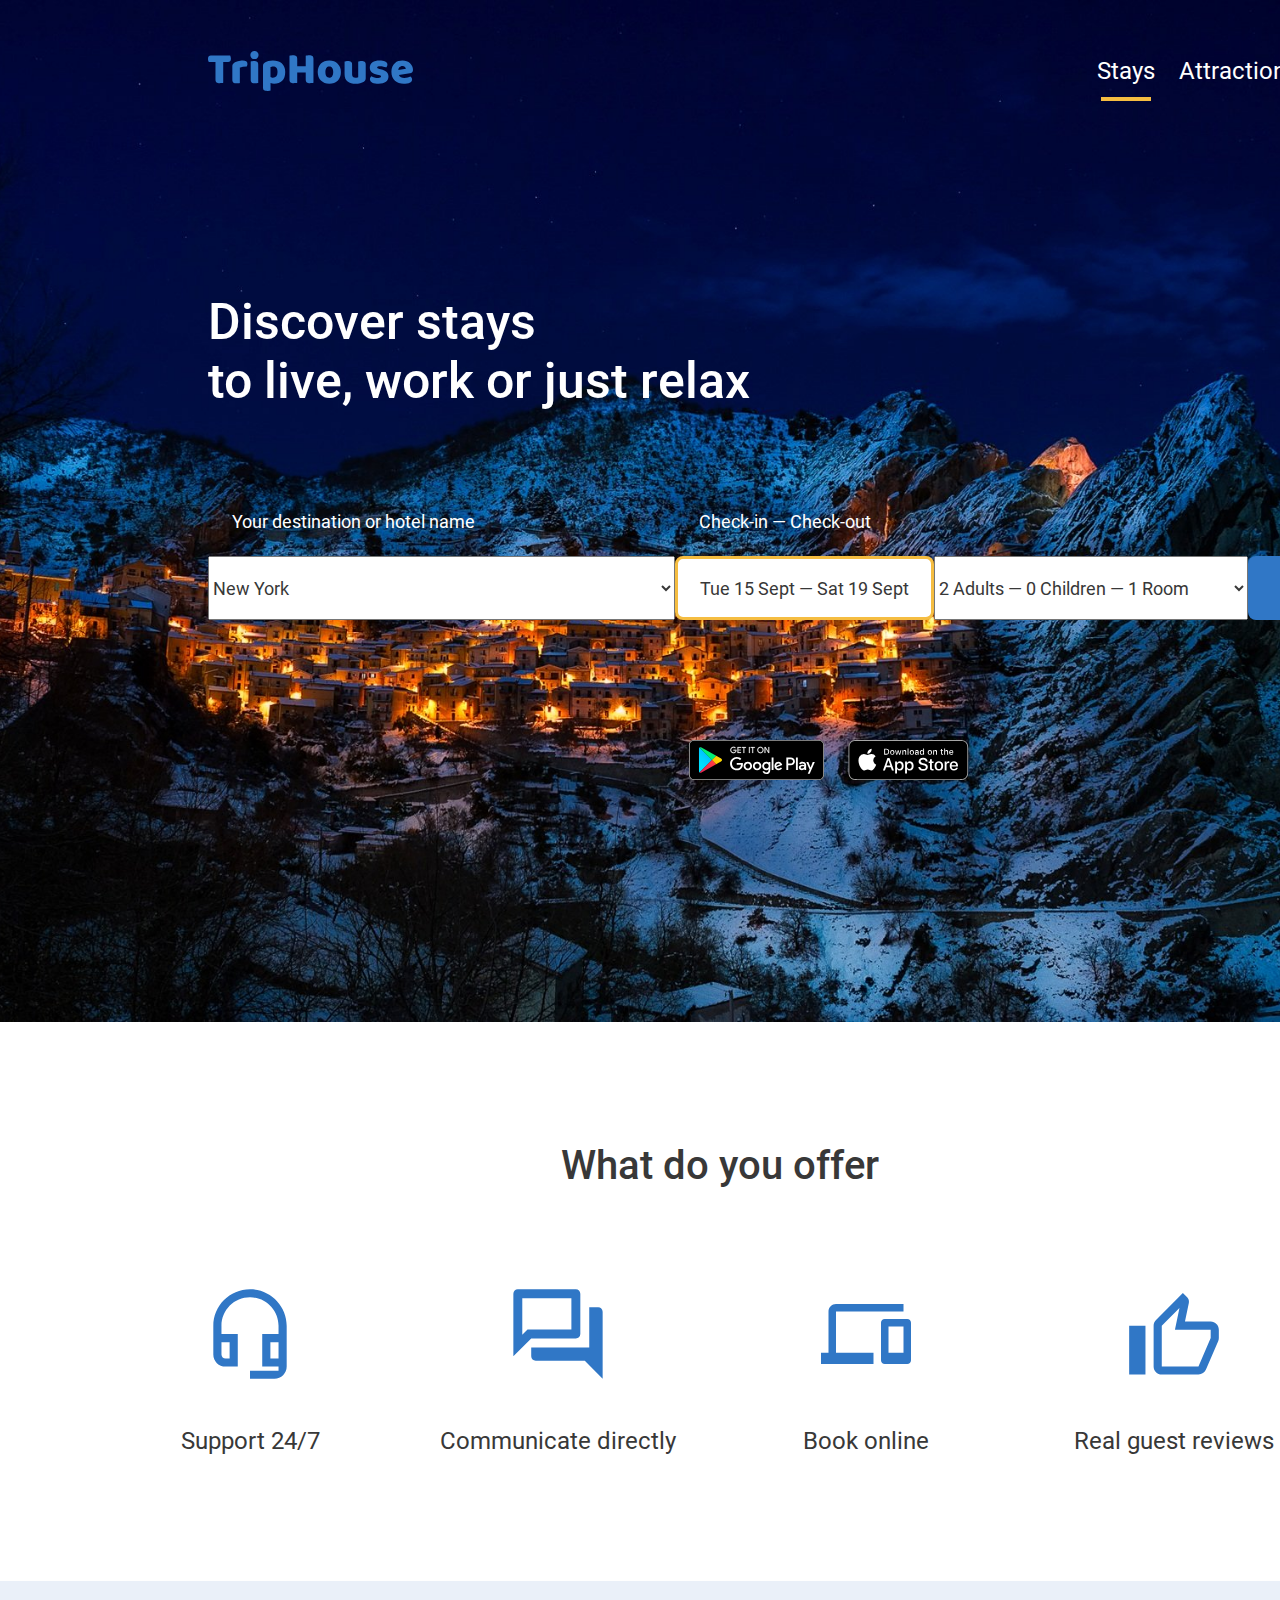
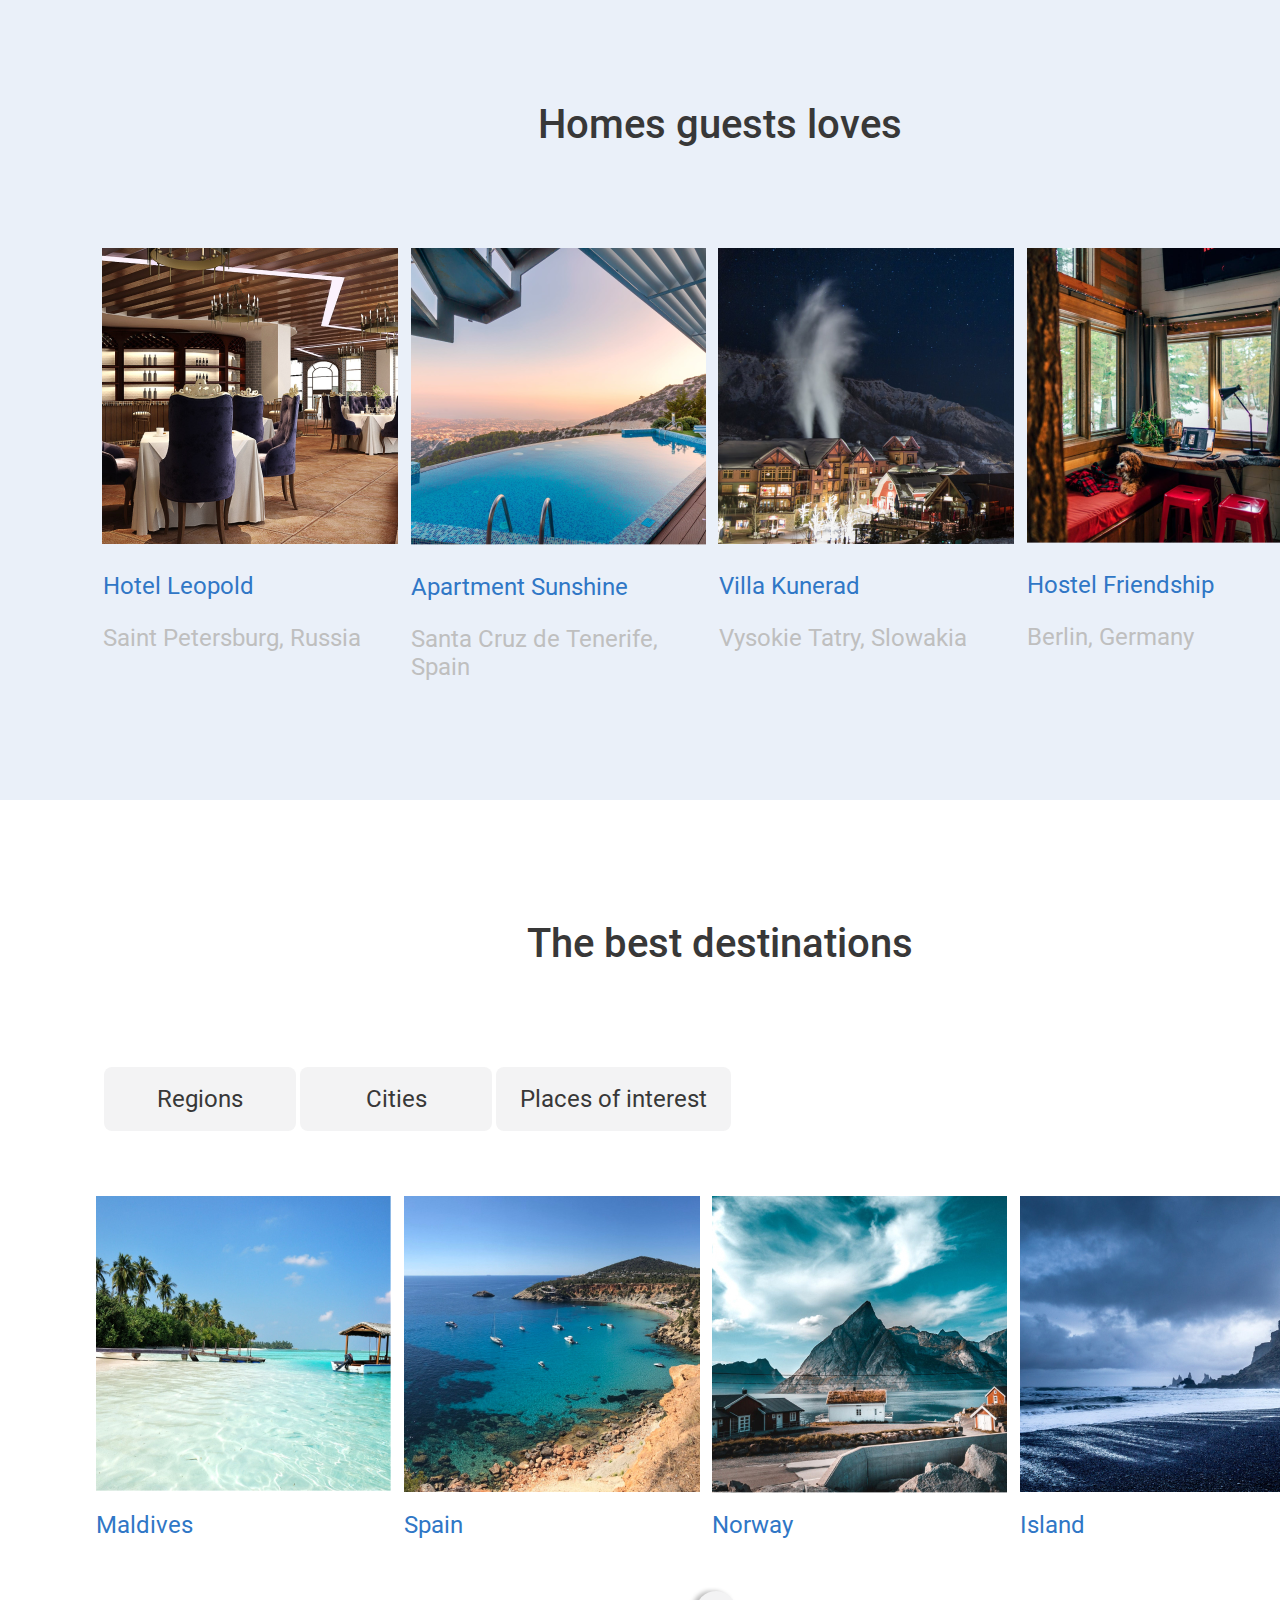
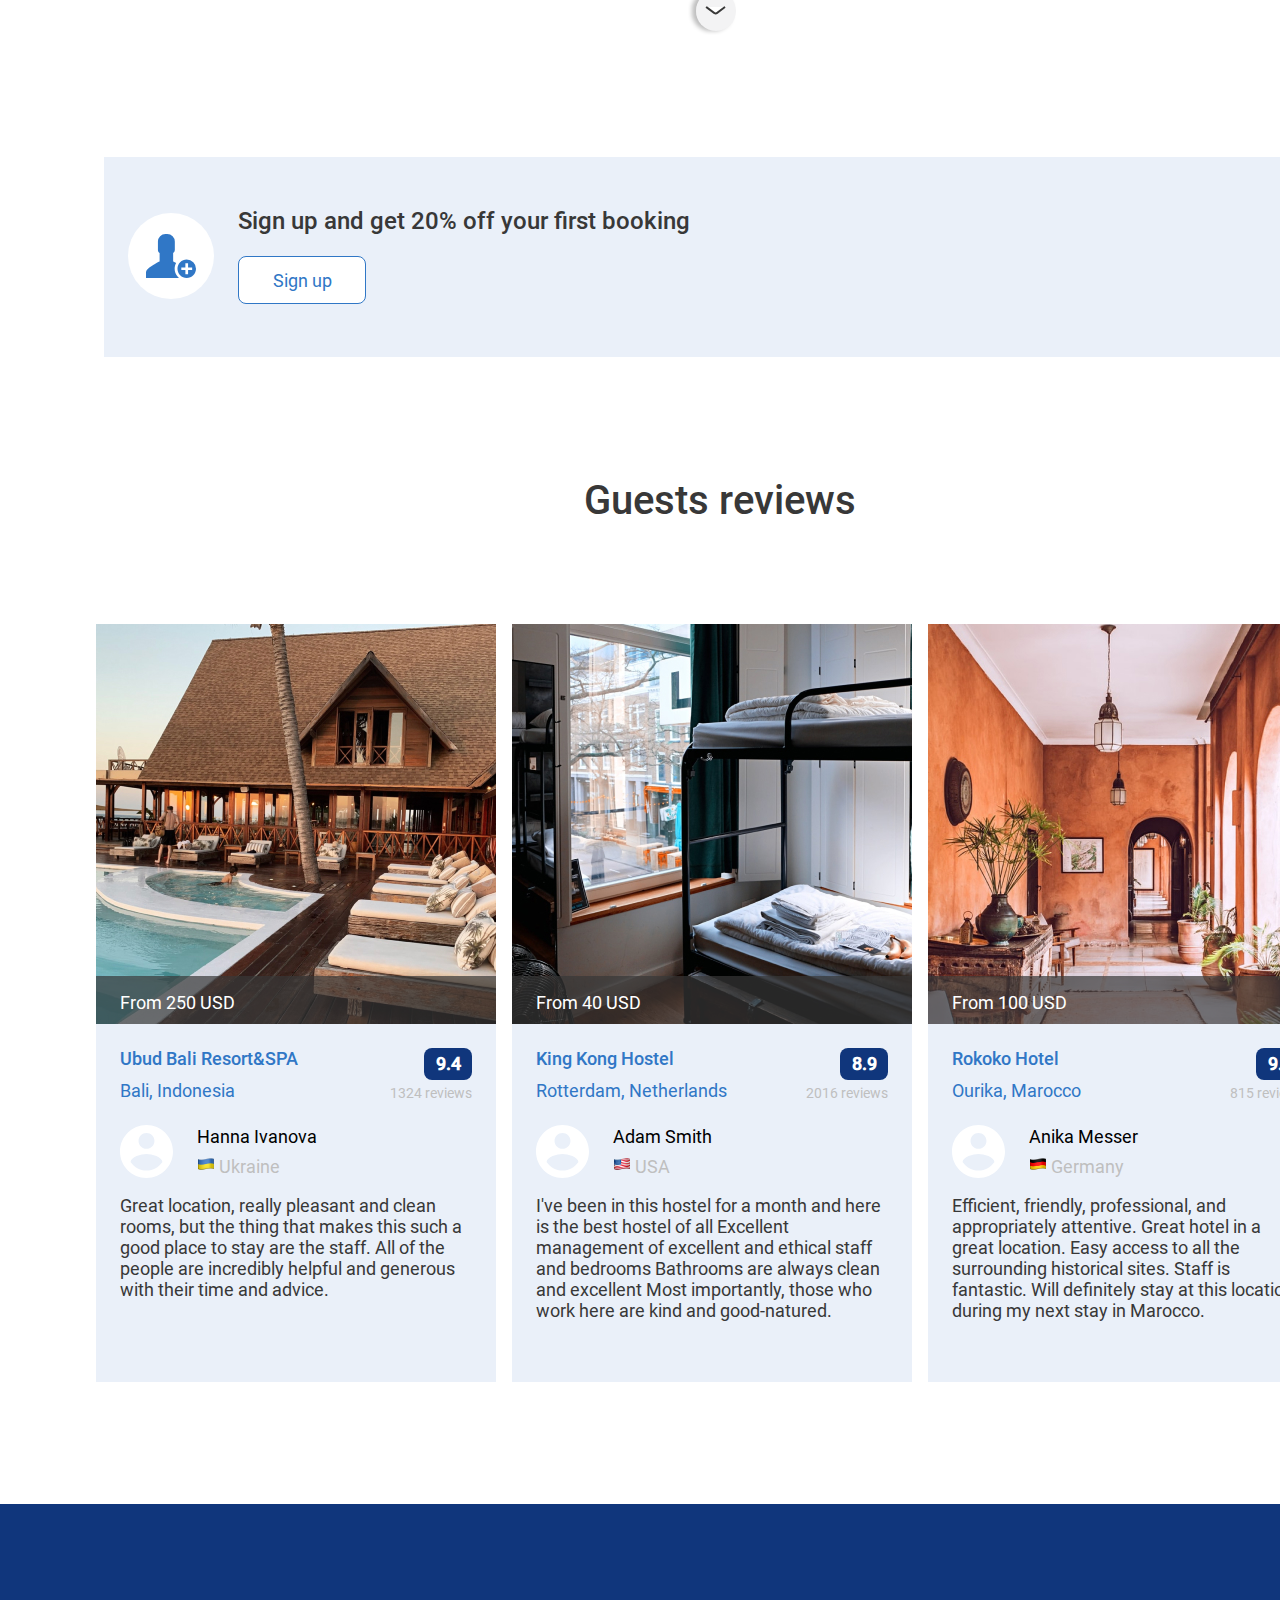
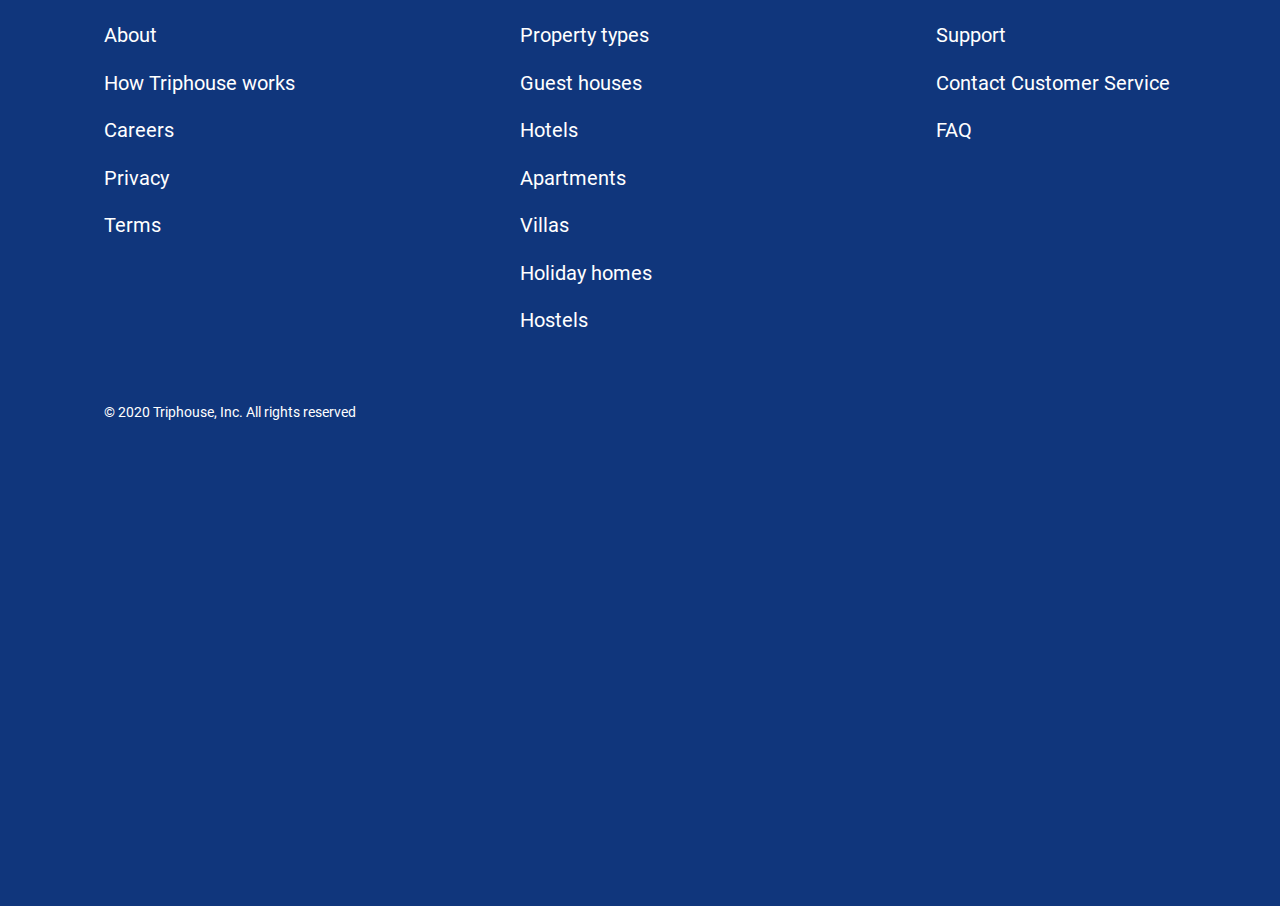
==== commit 0d129320: "Merge pull request #6 from Olgasinkevich/lesson-7" ====
--- a/index.html
+++ b/index.html
@@ -11,7 +11,7 @@
 </head>
 <body>
 <svg xmlns="http://www.w3.org/2000/svg" class="sprite">
-  <symbol id="TripHouse" viewBox="0 0 205 40">
+  <symbol id="TripHouse" viewBox="0 0 205 40" fill="none">
     <path
       d="M.84 11.024c-.206-.33-.397-.78-.574-1.35A6.033 6.033 0 010 7.874c0-1.17.25-2.01.752-2.52.532-.51 1.21-.765 2.036-.765h19.297c.207.33.398.78.575 1.35.177.57.266 1.17.266 1.8 0 1.17-.266 2.01-.797 2.52-.501.51-1.165.765-1.991.765h-4.913V31.81c-.325.09-.84.18-1.55.27-.678.09-1.356.135-2.035.135s-1.284-.06-1.815-.18c-.501-.09-.929-.27-1.283-.54-.354-.27-.62-.645-.797-1.125-.177-.48-.265-1.11-.265-1.89V11.024H.84zM31.85 31.946c-.295.09-.768.18-1.417.27-.62.09-1.268.135-1.947.135-.65 0-1.24-.045-1.77-.135-.502-.09-.93-.27-1.284-.54a2.792 2.792 0 01-.84-1.08c-.178-.48-.266-1.095-.266-1.845V15.253c0-.69.118-1.275.354-1.755a4.35 4.35 0 011.106-1.35c.472-.39 1.048-.734 1.726-1.034a16.838 16.838 0 014.736-1.395c.856-.15 1.711-.225 2.567-.225 1.416 0 2.538.285 3.364.855.826.54 1.239 1.44 1.239 2.7 0 .42-.06.84-.177 1.26-.118.39-.266.75-.443 1.08a20.679 20.679 0 00-3.806.359c-.62.12-1.21.255-1.77.405a6.74 6.74 0 00-1.372.45v15.343zM42.345 4.05c0-1.14.369-2.1 1.106-2.88.767-.78 1.77-1.17 3.01-1.17 1.24 0 2.228.39 2.965 1.17.767.78 1.151 1.74 1.151 2.88s-.384 2.1-1.15 2.88c-.738.779-1.727 1.169-2.966 1.169-1.24 0-2.242-.39-3.01-1.17-.737-.78-1.106-1.74-1.106-2.88zm7.878 27.896c-.325.06-.812.135-1.46.225-.62.12-1.255.18-1.904.18s-1.239-.045-1.77-.135c-.502-.09-.93-.27-1.284-.54a2.79 2.79 0 01-.84-1.08c-.178-.48-.266-1.095-.266-1.845V10.44c.325-.06.797-.135 1.416-.225.65-.12 1.298-.18 1.948-.18.649 0 1.224.045 1.726.135.53.09.973.27 1.327.54.355.27.62.645.797 1.125.207.45.31 1.05.31 1.8v18.312zM64.882 9.449c1.77 0 3.408.24 4.913.72 1.535.45 2.848 1.155 3.94 2.114 1.091.96 1.947 2.175 2.566 3.645.62 1.44.93 3.165.93 5.174 0 1.92-.266 3.6-.797 5.04s-1.284 2.654-2.257 3.644c-.974.96-2.154 1.68-3.54 2.16-1.358.48-2.878.72-4.56.72-1.268 0-2.448-.195-3.54-.585v7.47c-.295.089-.767.179-1.416.269-.65.12-1.314.18-1.992.18-.65 0-1.24-.045-1.77-.135-.502-.09-.93-.27-1.284-.54s-.62-.645-.797-1.125c-.177-.45-.265-1.05-.265-1.8V14.803c0-.81.162-1.47.487-1.98.354-.51.826-.975 1.416-1.394.915-.6 2.05-1.08 3.408-1.44 1.357-.36 2.877-.54 4.558-.54zm.09 17.188c3.038 0 4.558-1.845 4.558-5.535 0-1.92-.384-3.344-1.151-4.274-.738-.93-1.815-1.395-3.23-1.395-.561 0-1.063.075-1.506.225a5.15 5.15 0 00-1.15.45v9.899c.354.18.737.33 1.15.45.413.12.856.18 1.328.18zM105.466 31.811c-.325.09-.841.18-1.549.27-.679.09-1.357.135-2.036.135a8.28 8.28 0 01-1.815-.18 2.936 2.936 0 01-1.283-.54c-.354-.27-.62-.645-.797-1.125-.177-.48-.265-1.11-.265-1.89v-7.019h-8.498v10.349c-.325.09-.84.18-1.549.27-.679.09-1.357.135-2.036.135-.678 0-1.283-.06-1.815-.18-.501-.09-.929-.27-1.283-.54-.354-.27-.62-.645-.797-1.125-.177-.48-.265-1.11-.265-1.89V4.724c.324-.06.84-.135 1.549-.225.708-.12 1.387-.18 2.036-.18.678 0 1.269.06 1.77.18.531.09.974.27 1.328.54.354.27.62.645.796 1.125.178.48.266 1.11.266 1.89v7.2h8.498V4.723c.324-.06.84-.135 1.549-.225.708-.12 1.387-.18 2.036-.18.678 0 1.268.06 1.77.18.531.09.974.27 1.328.54.354.27.619.645.796 1.125.177.48.266 1.11.266 1.89v23.757zM132.901 21.057c0 1.86-.28 3.525-.841 4.995-.561 1.44-1.357 2.654-2.39 3.644-1.003.99-2.213 1.74-3.629 2.25-1.417.51-2.995.765-4.736.765-1.741 0-3.319-.27-4.736-.81-1.416-.54-2.64-1.305-3.673-2.295-1.003-1.02-1.785-2.25-2.346-3.69-.56-1.44-.841-3.059-.841-4.859 0-1.77.281-3.374.841-4.814.561-1.44 1.343-2.655 2.346-3.645a10.47 10.47 0 013.673-2.34c1.417-.54 2.995-.81 4.736-.81 1.741 0 3.319.286 4.736.856 1.416.54 2.626 1.32 3.629 2.34 1.033.99 1.829 2.204 2.39 3.644.561 1.44.841 3.03.841 4.77zm-15.491 0c0 1.83.34 3.24 1.018 4.23.708.96 1.682 1.44 2.921 1.44 1.24 0 2.184-.495 2.833-1.485.679-.99 1.018-2.385 1.018-4.185 0-1.8-.339-3.18-1.018-4.14-.679-.989-1.638-1.484-2.877-1.484-1.239 0-2.198.495-2.877 1.485-.678.96-1.018 2.34-1.018 4.14zM136.572 10.439c.295-.09.752-.18 1.372-.27.649-.09 1.313-.135 1.991-.135.649 0 1.225.045 1.726.135.531.09.974.27 1.328.54.354.27.62.645.797 1.125.206.45.31 1.05.31 1.8v9.673c0 1.23.295 2.115.885 2.655.59.51 1.445.765 2.567.765.678 0 1.224-.06 1.637-.18.443-.12.782-.24 1.018-.36V10.439c.295-.09.753-.18 1.372-.27.649-.09 1.313-.135 1.992-.135.649 0 1.224.045 1.726.135.531.09.974.27 1.328.54.354.27.619.645.796 1.125.207.45.31 1.05.31 1.8v13.678c0 1.5-.619 2.624-1.859 3.374-1.032.66-2.272 1.155-3.717 1.485-1.417.36-2.966.54-4.648.54-1.593 0-3.068-.18-4.425-.54-1.328-.36-2.479-.915-3.453-1.665-.973-.75-1.726-1.71-2.257-2.88-.531-1.2-.796-2.64-.796-4.319V10.44zM180.478 25.467c0 2.28-.841 4.064-2.523 5.354-1.682 1.29-4.161 1.935-7.436 1.935-1.239 0-2.39-.09-3.452-.27-1.062-.18-1.977-.45-2.744-.81-.737-.39-1.328-.87-1.77-1.44-.413-.57-.62-1.245-.62-2.024 0-.72.148-1.32.443-1.8.295-.51.649-.93 1.062-1.26.856.48 1.829.915 2.921 1.305 1.121.36 2.405.54 3.851.54.914 0 1.608-.135 2.08-.405.501-.27.752-.63.752-1.08 0-.42-.177-.75-.531-.99-.354-.24-.944-.435-1.77-.585l-1.328-.27c-2.567-.51-4.485-1.305-5.754-2.385-1.239-1.11-1.859-2.684-1.859-4.724 0-1.11.236-2.115.709-3.015a6.286 6.286 0 011.991-2.25c.856-.6 1.874-1.064 3.054-1.394 1.21-.33 2.538-.495 3.983-.495 1.092 0 2.11.09 3.054.27.974.15 1.815.39 2.523.72.708.33 1.269.765 1.682 1.304.413.51.619 1.125.619 1.845 0 .69-.132 1.29-.398 1.8-.236.48-.546.885-.929 1.215-.236-.15-.591-.3-1.063-.45-.472-.18-.988-.33-1.549-.45-.56-.15-1.136-.27-1.726-.36a9.82 9.82 0 00-1.549-.135c-.974 0-1.726.12-2.257.36-.531.21-.797.555-.797 1.035 0 .33.148.6.443.81.295.21.856.405 1.682.585l1.372.315c2.832.66 4.839 1.575 6.019 2.744 1.21 1.14 1.815 2.625 1.815 4.455zM195.706 32.71c-1.741 0-3.364-.24-4.869-.719a11.498 11.498 0 01-3.895-2.25c-1.091-.99-1.962-2.234-2.611-3.734-.619-1.5-.929-3.255-.929-5.265 0-1.98.31-3.674.929-5.084.649-1.44 1.49-2.61 2.523-3.51a9.525 9.525 0 013.541-2.024 12.601 12.601 0 014.071-.675c1.564 0 2.981.24 4.249.72 1.299.48 2.405 1.14 3.32 1.98a8.426 8.426 0 012.168 3.014c.531 1.17.797 2.445.797 3.825 0 1.02-.28 1.8-.841 2.34-.561.54-1.342.884-2.346 1.034l-10.932 1.665c.325.99.989 1.74 1.992 2.25 1.003.48 2.154.72 3.452.72 1.21 0 2.346-.15 3.408-.45 1.092-.33 1.977-.705 2.656-1.125.472.3.87.72 1.195 1.26.324.54.487 1.11.487 1.71 0 1.35-.62 2.354-1.859 3.014-.945.51-2.007.855-3.187 1.035-1.18.18-2.287.27-3.319.27zm-1.24-17.682c-.708 0-1.327.12-1.858.36-.502.24-.915.555-1.24.945-.324.36-.575.78-.752 1.26-.148.45-.236.915-.266 1.395l7.569-1.26c-.089-.6-.413-1.2-.974-1.8-.561-.6-1.387-.9-2.479-.9z"
       fill="#3077C6"/>
@@ -103,15 +103,102 @@
   </symbol>
 </svg>
 
-  <div class="container header">
+<svg xmlns="http://www.w3.org/2000/svg" class="sprite">
+  <symbol id="support" viewBox="0 0 76 92">
+    <path
+      d="M67.1667 54.3333V71H58.8333V54.3333H67.1667ZM17.1667 54.3333V71H13C10.7083 71 8.83333 69.125 8.83333 66.8333V54.3333H17.1667ZM38 0.166626C17.2917 0.166626 0.5 16.9583 0.5 37.6666V66.8333C0.5 73.75 6.08333 79.3333 13 79.3333H25.5V46H8.83333V37.6666C8.83333 21.5416 21.875 8.49996 38 8.49996C54.125 8.49996 67.1667 21.5416 67.1667 37.6666V46H50.5V79.3333H67.1667V83.5H38V91.8333H63C69.9167 91.8333 75.5 86.25 75.5 79.3333V37.6666C75.5 16.9583 58.7083 0.166626 38 0.166626Z"
+      fill="#3077C6"/>
+  </symbol>
+</svg>
+
+<svg xmlns="http://www.w3.org/2000/svg" class="sprite">
+  <symbol id="chat" viewbox="0 0 84 84">
+    <path
+      d="M54.5 8.66671V37.8334H13.5417L8.66666 42.7084V8.66671H54.5ZM58.6667 0.333374H4.5C2.20833 0.333374 0.333328 2.20837 0.333328 4.50004V62.8334L17 46.1667H58.6667C60.9583 46.1667 62.8333 44.2917 62.8333 42V4.50004C62.8333 2.20837 60.9583 0.333374 58.6667 0.333374ZM79.5 17H71.1667V54.5H17V62.8334C17 65.125 18.875 67 21.1667 67H67L83.6667 83.6667V21.1667C83.6667 18.875 81.7917 17 79.5 17Z"
+      fill="#3077C6"/>
+  </symbol>
+</svg>
+
+<svg xmlns="http://www.w3.org/2000/svg" class="sprite">
+  <symbol id="devices" viewBox="0 0 100 68">
+    <path
+      d="M16.6667 8.99996H91.6667V0.666626H16.6667C12.0833 0.666626 8.33333 4.41663 8.33333 8.99996V54.8333H0V67.3333H58.3333V54.8333H16.6667V8.99996ZM95.8333 17.3333H70.8333C68.5417 17.3333 66.6667 19.2083 66.6667 21.5V63.1666C66.6667 65.4583 68.5417 67.3333 70.8333 67.3333H95.8333C98.125 67.3333 100 65.4583 100 63.1666V21.5C100 19.2083 98.125 17.3333 95.8333 17.3333ZM91.6667 54.8333H75V25.6666H91.6667V54.8333Z"
+      fill="#3077C6"/>
+  </symbol>
+</svg>
+
+<svg xmlns="http://www.w3.org/2000/svg" class="sprite">
+  <symbol id="like" viewBox="0 0 92 84">
+    <path
+      d="M83.5 29.3333H57.2083L61.1667 10.2916L61.2917 8.95829C61.2917 7.24996 60.5833 5.66663 59.4583 4.54163L55.0417 0.166626L27.625 27.625C26.0833 29.125 25.1667 31.2083 25.1667 33.5V75.1666C25.1667 79.75 28.9167 83.5 33.5 83.5H71C74.4583 83.5 77.4167 81.4166 78.6667 78.4166L91.25 49.0416C91.625 48.0833 91.8333 47.0833 91.8333 46V37.6666C91.8333 33.0833 88.0833 29.3333 83.5 29.3333ZM83.5 46L71 75.1666H33.5V33.5L51.5833 15.4166L46.9583 37.6666H83.5V46ZM0.166656 33.5H16.8333V83.5H0.166656V33.5Z"
+      fill="#3077C6"/>
+  </symbol>
+</svg>
+
+<svg xmlns="http://www.w3.org/2000/svg" class="sprite">
+  <symbol id="arrow" viewBox="0 0 48 48">
+    <g filter="url(#filter0_d)">
+      <circle cx="24" cy="20" r="20" fill="#F3F3F4"/>
+      <path d="M19.941 29.823l6.159-8.211a2 2 0 000-2.4L19.941 11" stroke="#383838" stroke-width="2"/>
+    </g>
+    <defs>
+      <filter id="filter0_d" x="0" y="0" width="48" height="48" filterUnits="userSpaceOnUse"
+              color-interpolation-filters="sRGB">
+        <feFlood flood-opacity="0" result="BackgroundImageFix"/>
+        <feColorMatrix in="SourceAlpha" values="0 0 0 0 0 0 0 0 0 0 0 0 0 0 0 0 0 0 127 0"/>
+        <feOffset dy="4"/>
+        <feGaussianBlur stdDeviation="2"/>
+        <feColorMatrix values="0 0 0 0 0 0 0 0 0 0 0 0 0 0 0 0 0 0 0.25 0"/>
+        <feBlend in2="BackgroundImageFix" result="effect1_dropShadow"/>
+        <feBlend in="SourceGraphic" in2="effect1_dropShadow" result="shape"/>
+      </filter>
+    </defs>
+  </symbol>
+</svg>
+
+<svg xmlns="http://www.w3.org/2000/svg" class="sprite">
+  <symbol id="cross" viewBox="0 0 26 26">
+    <path
+      d="M26 1.486L24.514 0 13 11.514 1.486 0 0 1.486 11.514 13 0 24.514 1.486 26 13 14.486 24.514 26 26 24.514 14.486 13 26 1.486z"
+      fill="#BFBFBF"/>
+  </symbol>
+</svg>
+
+<svg xmlins="http://www.w3.org/2000/svg" class="sprite">
+  <symbol id="user" viewBox="0 0 86 86">
+    <circle cx="43" cy="43" r="43" fill="#fff"/>
+    <path
+      d="M46.652 55.748c0-2.056.511-4.03 1.473-5.79a54.137 54.137 0 00-2.782-1.472.362.362 0 01-.205-.338v-8.08a3.776 3.776 0 001.688-3.141v-8.378A7.55 7.55 0 0039.276 21h-1.8a7.55 7.55 0 00-7.549 7.55v8.377c0 1.31.675 2.465 1.688 3.14v8.081a.38.38 0 01-.205.338c-1.155.562-6.75 3.386-11.937 7.651A4.04 4.04 0 0018 59.277v5.739h32.979a10.52 10.52 0 01-.788-.726 12.01 12.01 0 01-3.54-8.542z"
+      fill="#3077C6"/>
+    <path
+      d="M58.732 46.48c-5.114 0-9.267 4.154-9.267 9.268 0 5.115 4.153 9.268 9.267 9.268 5.115 0 9.268-4.153 9.268-9.268a9.266 9.266 0 00-9.268-9.267zM64.154 57.1h-4.071v4.07h-2.7V57.1H53.31v-2.701h4.071v-4.071h2.7v4.071h4.072v2.7z"
+      fill="#3077C6"/>
+  </symbol>
+</svg>
+
+<svg xmlns="http://www.w3.org/2000/svg" class="sprite">
+  <symbol id="ua" viewBox="0 0 18 18">
+    <path d="M0 18.26h18v-18H0v18z" fill="url(#pattern0)"/>
+    <defs>
+      <pattern id="pattern0" patternContentUnits="objectBoundingBox" width="1" height="1">
+
+      </pattern>
+      <image id="image0" width="64" height="64"
+             xlink:href="[data-uri]"/>
+    </defs>
+  </symbol>
+</svg>
+
+<header>
+  <div class="container">
     <div class="logo-row">
       <svg class="logo">
         <use href="#TripHouse"></use>
       </svg>
-      <div class="hr"><span class="text-size">  Stays </span>
-        <hr class="hide">
-      </div>
-      <div class="hr"><span class="text-size"> Attractions </span>
+      <div class="hr-1"><span class="text-size">  Stays </span>
+
+      </div>
+      <div class="hr-2"><span class="text-size"> Attractions </span>
         <hr class="hide">
       </div>
       <svg class="svg-white night">
@@ -125,29 +212,29 @@
     <h1>Discover stays <br> to live, work or just relax</h1>
     <form class="form">
       <div class="form-row">
-          <div class="check thead">Your destination or hotel name</div>
-          <div class="check thead">Check-in — Check-out</div>
-      </div>
-<div class="form-row">
-            <select class="city check">
-              <option selected value="New York">New York</option>
-              <option value="Tokyo">Tokyo</option>
-              <option value="London">London</option>
-              <option value="Paris">Paris</option>
-            </select>
-
-            <button class="calendar check">
-              Tue 15 Sept — Sat 19 Sept
-            </button>
-
-            <select class="room check">
-              <option selected> 2 Adults — 0 Children — 1 Room</option>
-            </select>
-
-
-            <button class="text-size">Search</button>
-    </div>
-             </form>
+        <div class="check thead">Your destination or hotel name</div>
+        <div class="check thead">Check-in — Check-out</div>
+      </div>
+      <div class="form-row">
+        <select class="city check">
+          <option selected value="New York">New York</option>
+          <option value="Tokyo">Tokyo</option>
+          <option value="London">London</option>
+          <option value="Paris">Paris</option>
+        </select>
+
+        <button class="calendar check">
+          Tue 15 Sept — Sat 19 Sept
+        </button>
+
+        <select class="room check">
+          <option selected> 2 Adults — 0 Children — 1 Room</option>
+        </select>
+
+
+        <button class="text-size header-button">Search</button>
+      </div>
+    </form>
 
     <div class="svg-row">
       <svg>
@@ -158,44 +245,48 @@
       </svg>
     </div>
   </div>
+</header>
+
 
 <div class="offer">
   <div class="container">
-    <h2 class="text-center" style="margin-bottom: 20px"> What do you offer </h2>
-    <hr class="title-line">
+    <h2 class="text-center"> What do you offer </h2>
     <div class="row">
-      <div class="item-4 text-center">
-        <div class="icon-wrap">
-          <img src="./icons/support.svg" alt="Support 24/7">
-        </div>
-        <span class="text-size">Support 24/7</span>
-      </div>
-      <div class="item-4 text-center">
-        <div class="icon-wrap">
-          <img src="./icons/chat.svg" alt="Communicate directly">
-        </div>
-        <span class="text-size">Communicate directly</span>
-      </div>
-      <div class="item-4 text-center">
-        <div class="icon-wrap">
-          <img src="./icons/divaces.svg" alt="Book online">
-        </div>
-        <span class="text-size">Book online</span>
-      </div>
-      <div class="item-4 text-center">
-        <div class="icon-wrap">
-          <img src="./icons/like.svg" alt="Real guest reviews">
-        </div>
-        <span class="text-size">Real guest reviews</span>
-      </div>
+      <div class="col-3 height-170 col-xs-6 text-center">
+        <svg>
+          <use href="#support"/>
+        </svg>
+        <span>Support 24/7</span>
+      </div>
+      <div class="col-3 height-170 col-xs-6 text-center">
+        <svg>
+          <use href="#chat"/>
+        </svg>
+        <span>Communicate directly</span>
+      </div>
+      <div class="col-3 height-170 col-xs-6 text-center">
+        <svg>
+          <use href="#devices"/>
+        </svg>
+        <span>Book online</span>
+      </div>
+      <div class="col-3 height-170 col-xs-6 text-center">
+        <svg>
+          <use href="#like"/>
+        </svg>
+        <span>Real guest reviews</span>
+      </div>
+
     </div>
   </div>
 </div>
-<div class="container">
-  <div class="home">
+
+<div class="home">
+  <div class="container">
+
     <h2 class="text-center indent"> Homes guests loves </h2>
     <div class="row">
-      <div class="item-4 text-center">
+      <div class="col-3 text-center">
         <div class="image">
           <img src="./image/Hotel Leopold.png" alt="Support 24/7">
         </div>
@@ -206,7 +297,7 @@
           Saint Petersburg, Russia
         </div>
       </div>
-      <div class="item-4 text-center">
+      <div class="col-3 text-center">
         <div class="image">
           <img src="./image/Apartment Sunshine.png" alt="Communicate directly">
         </div>
@@ -217,7 +308,7 @@
           Santa Cruz de Tenerife, Spain
         </div>
       </div>
-      <div class="item-4 text-center">
+      <div class="col-3 text-center">
         <div class="image">
           <img src="./image/Villa Kunerad.png" alt="Book online">
         </div>
@@ -228,7 +319,7 @@
           Vysokie Tatry, Slowakia
         </div>
       </div>
-      <div class="item-4 text-center">
+      <div class="col-3 text-center">
         <div class="image">
           <img src="./image/Hostel Friendship.png" alt="Real guest reviews">
         </div>
@@ -238,37 +329,347 @@
         <div class="text-grey text-size box">
           Berlin, Germany
         </div>
-      </div>
+
+
+      </div>
+      <svg class="svg-white carousel--button_next">
+        <use href="#arrow"></use>
+      </svg>
     </div>
   </div>
 </div>
-<footer class="container footer">
-  <div class="row">
-    <ul class="item-3">
-      <li class="caption-footer">About</li>
-      <li>How Triphouse works</li>
-      <li>Careers</li>
-      <li>Privacy</li>
-      <li>Terms</li>
-    </ul>
-
-    <ul class="item-3">
-      <li class="caption-footer">Property types</li>
-      <li>Guest houses</li>
-      <li>Hotels</li>
-      <li>Apartments</li>
-      <li>Villas</li>
-      <li>Holiday homes</li>
-      <li>Hostels</li>
-    </ul>
-
-    <ul class="item-3">
-      <li class="caption-footer">Support</li>
-      <li>Contact Customer Service</li>
-      <li>FAQ</li>
-    </ul>
-    <div class="copy item-3">
-      &copy; 2020 Triphouse, Inc. All rights reserved
+
+
+<div class="offer">
+  <div class="container">
+    <h2 class="text-center indent"> The best destinations </h2>
+    <div class="button-row">
+      <button class="text-size offer-button">Regions</button>
+      <button class="text-size offer-button">Cities</button>
+      <button class="text-size offer-button">Places of interest</button>
+    </div>
+
+
+    <div class="row">
+      <div class="col-3">
+
+        <div class="col-3_hover">
+
+          <div class="col-3-back">
+            <div class="image">
+              <img src="./image/Maldives.jpg" alt="Maldives">
+            </div>
+          </div>
+
+          <div class="col-3-front">
+            <div class="image-back">
+              <button class="button-back text-blue check"> Book now</button>
+            </div>
+          </div>
+        </div>
+
+        <div class="text-blue text-size col-3-box">
+          Maldives
+        </div>
+      </div>
+
+      <div class="col-3">
+
+        <div class="col-3_hover">
+
+          <div class="col-3-back">
+            <div class="image">
+              <img src="./image/Spain.jpg" alt="Spain">
+            </div>
+          </div>
+
+          <div class="col-3-front">
+            <div class="image-back">
+              <button class="button-back text-blue check"> Book now</button>
+            </div>
+          </div>
+        </div>
+
+        <div class="text-blue text-size col-3-box">
+          Spain
+        </div>
+      </div>
+
+
+      <div class="col-3">
+
+        <div class="col-3_hover">
+
+          <div class="col-3-back">
+            <div class="image">
+              <img src="./image/Norway.jpg" alt="Norway">
+            </div>
+          </div>
+
+          <div class="col-3-front">
+            <div class="image-back">
+              <button class="button-back text-blue check"> Book now</button>
+            </div>
+          </div>
+        </div>
+
+        <div class="text-blue text-size col-3-box">
+          Norway
+        </div>
+      </div>
+
+
+      <div class="col-3">
+
+        <div class="col-3_hover">
+
+          <div class="col-3-back">
+            <div class="image">
+              <img src="./image/Island.jpg" alt="Island">
+            </div>
+          </div>
+
+          <div class="col-3-front">
+            <div class="image-back">
+              <button class="button-back text-blue check"> Book now</button>
+            </div>
+          </div>
+        </div>
+
+        <div class="text-blue text-size col-3-box">
+          Island
+        </div>
+      </div>
+
+      <svg class="carousel--button_down svg-white">
+        <use href="#arrow"></use>
+      </svg>
+    </div>
+  </div>
+</div>
+
+<div class="container container-sign-up">
+  <div class="sign-up">
+    <div class="sign-up-cross">
+      <svg class="cross">
+        <use href="#cross"></use>
+      </svg>
+    </div>
+
+    <div class="sign-up-block">
+      <svg class="sign-up-block-left">
+        <use href="#user"></use>
+      </svg>
+
+
+      <div class="sign-up-block-right">
+        <div class="text-size sign-up-text-size"> Sign up and get 20% off your first booking</div>
+        <button class="button-back text-blue check"> Sign up</button>
+
+      </div>
+
+    </div>
+  </div>
+</div>
+
+
+<div class="offer">
+  <div class="container">
+    <h2 class="text-center indent"> Guests reviews </h2>
+
+
+    <div class="row">
+
+      <div class="row-col-4">
+        <div class="col-4">
+
+          <div class="col-4-front">
+            <div class="image">
+              <img src="./image/bali.jpg" alt="Ubud Bali Resort&SPA">
+            </div>
+          </div>
+
+          <div class="col-4-back">
+            <div class="row-back">
+              <p class="check">From 250 USD</p>
+            </div>
+          </div>
+        </div>
+        <div class="sign-up">
+
+          <div class="col-4-title">
+            <div class="col-4-title-1">
+              <div class="text-blue check text-500">Ubud Bali Resort&SPA</div>
+              <button class="score">9.4</button>
+            </div>
+            <div class="col-4-title-1">
+              <div class="text-blue check">Bali, Indonesia</div>
+              <div class="review">1324 reviews</div>
+            </div>
+          </div>
+
+          <div class="sign-up-block">
+            <svg class="account">
+              <use href="#Account"></use>
+            </svg>
+            <div class="sign-up-block-right">
+              <div class="check">Hanna Ivanova</div>
+              <div class="check flag">
+                <img src="./icons/ua.png" alt="flag-ua"/>
+                Ukraine
+              </div>
+            </div>
+
+          </div>
+
+          <div class="check">
+            <p>Great location, really pleasant and clean rooms, but the thing that makes this such a good place to stay
+              are the staff. All of the people are incredibly helpful and generous with their time and advice.</p>
+          </div>
+        </div>
+      </div>
+
+      <div class="row-col-4">
+        <div class="col-4">
+
+          <div class="col-4-front">
+            <div class="image">
+              <img src="./image/KingKong.jpg" alt="King Kong Hostel">
+            </div>
+          </div>
+
+          <div class="col-4-back">
+            <div class="row-back">
+              <p class="check">From 40 USD</p>
+            </div>
+          </div>
+        </div>
+        <div class="sign-up">
+
+          <div class="col-4-title">
+            <div class="col-4-title-1">
+              <div class="text-blue check text-500">King Kong Hostel</div>
+              <button class="score">8.9</button>
+            </div>
+            <div class="col-4-title-1">
+              <div class="text-blue check">Rotterdam, Netherlands</div>
+              <div class="review">2016 reviews</div>
+            </div>
+          </div>
+
+          <div class="sign-up-block">
+            <svg class="account">
+              <use href="#Account"></use>
+            </svg>
+            <div class="sign-up-block-right">
+              <div class="check">Adam Smith</div>
+              <div class="check flag">
+                <img src="./icons/usa.png" alt="flag-usa"/>
+                USA
+              </div>
+            </div>
+
+          </div>
+
+          <div class="check">
+            <p>I've been in this hostel for a month and here is the best hostel of all
+              Excellent management of excellent and ethical staff and bedrooms Bathrooms are always clean and excellent
+              Most importantly, those who work here are kind and good-natured.</p>
+          </div>
+        </div>
+      </div>
+
+
+      <div class="row-col-4">
+        <div class="col-4">
+
+          <div class="col-4-front">
+            <div class="image">
+              <img src="./image/rokoko.jpg" alt="Rokoko Hotel">
+            </div>
+          </div>
+
+          <div class="col-4-back">
+            <div class="row-back">
+              <p class="check">From 100 USD</p>
+            </div>
+          </div>
+        </div>
+        <div class="sign-up">
+
+          <div class="col-4-title">
+            <div class="col-4-title-1">
+              <div class="text-blue check text-500">Rokoko Hotel</div>
+              <button class="score">9.1</button>
+            </div>
+            <div class="col-4-title-1">
+              <div class="text-blue check">Ourika, Marocco</div>
+              <div class="review">815 reviews</div>
+            </div>
+          </div>
+
+          <div class="sign-up-block">
+            <svg class="account">
+              <use href="#Account"></use>
+            </svg>
+            <div class="sign-up-block-right">
+              <div class="check">Anika Messer</div>
+              <div class="check flag">
+                <img src="./icons/de.png" alt="flag-de"/>
+                Germany
+              </div>
+            </div>
+
+          </div>
+
+          <div class="check">
+            <p>Efficient, friendly, professional, and appropriately attentive. Great hotel in a great location.
+              Easy access to all the surrounding historical sites. Staff is fantastic. Will definitely stay
+              at this location during my next stay in Marocco.</p>
+          </div>
+        </div>
+      </div>
+    </div>
+
+  </div>
+</div>
+</div>
+
+
+<footer>
+  <div class="container">
+    <div class="title-footer">
+      <svg>
+        <use href="#TripHouse"/>
+      </svg>
+    </div>
+    <div class="row">
+      <ul class="col-4">
+        <li class="th">About</li>
+        <li>How Triphouse works</li>
+        <li>Careers</li>
+        <li>Privacy</li>
+        <li>Terms</li>
+      </ul>
+
+      <ul class="col-4">
+        <li class="th">Property types</li>
+        <li>Guest houses</li>
+        <li>Hotels</li>
+        <li>Apartments</li>
+        <li>Villas</li>
+        <li>Holiday homes</li>
+        <li>Hostels</li>
+      </ul>
+
+      <ul class="col-4">
+        <li class="th">Support</li>
+        <li>Contact Customer Service</li>
+        <li>FAQ</li>
+      </ul>
+      <div class="copy col-4">
+        &copy; 2020 Triphouse, Inc. All rights reserved
+      </div>
     </div>
   </div>
 
--- a/styles/styles.css
+++ b/styles/styles.css
@@ -12,6 +12,12 @@
     --secondary-text: #BFBFBF;
     --stroke-color: #F3F3F4;
     --bg-color: #EAF0F9;
+
+    --bg-black-7: rgba(56, 56, 56, 0.7);
+    --bg-black-4: rgba(56, 56, 56, 0.4);
+    --bg-black-5: rgba(56, 56, 56, 0.5);
+
+    --col-size: calc(100% / 12);
 }
 
 .sprite {
@@ -25,15 +31,34 @@
     padding: 0;
     margin: 0;
     box-sizing: border-box;
-}
-
-.header {
+    font-family: 'Roboto', sans-serif;
+    font-weight: 400;
+}
+
+
+.text-center {
+    text-align: center;
+}
+
+.container {
+    width: 1440px;
+    margin: 0 auto 0;
+    box-sizing: border-box;
+    padding: 0 104px 122px;
+}
+header {
     background-image: url("../image/bg-image.png");
+    background-repeat: no-repeat;
     background-position: top center;
+    background-size: cover;
     background-color: var(--primary-dark);
     color: var(--general-white);
     padding: 0 104px;
 }
+/*
+header > .container {
+    height: 100vh;
+}*/
 
 .logo-row {
     display: flex;
@@ -41,10 +66,6 @@
     align-items: center;
     padding-top: 51px;
     flex-wrap: wrap;
-}
-
-:hover.logo-row {
-
 }
 
 .logo {
@@ -55,6 +76,52 @@
     margin-bottom: 17px;
 }
 
+[class*="hr-"] {
+    height: 45px;
+    margin-right: 24px;
+    display: flex;
+    flex-direction: column;
+    align-items: center;
+    position: relative;
+    color: var(--general-white)
+}
+/*!!!!!!!!!!!!!!!!!!!!!!!!!!!!!!!*/
+.hr-1 span.text-size, .hr-2 span.text-size {
+   color: var(--general-white);
+}
+
+.hr-1:after, .hr-2:hover:after {
+    content: '';
+    background-color: var(--secondary);
+    width: 50px;
+    height: 4px;
+    position: absolute;
+    top: 40px;
+}
+
+h2:hover:after {
+    content: '';
+    display: block;
+    width: 100px;
+    height: 4px;
+    background-color: var(--secondary);
+    margin: 0 auto;
+    position: absolute;
+    left: calc(50% - 50px);
+    bottom: -22px;
+}
+
+/*h2:after,*/ hr-1:after, hr-2:after {
+    transition: transform 1s ease-in-out 200ms;
+}
+
+/*h2:hover:after,*/ .hr-1:hover:after, .hr-2:hover:after {
+    transform: scale(1.5);
+    transition: transform 1s ease-in-out 200ms;
+    cursor: pointer;
+
+}
+
 svg {
     display: flex;
     justify-content: center;
@@ -77,6 +144,14 @@
     height: 30px;
 }
 
+.offer svg.carousel--button_down {
+    transform: rotate(90deg);
+    width: 48px;
+    height: 48px;
+    margin: 48px auto 0;
+
+}
+
 .form {
     display: flex;
     flex-direction: column;
@@ -84,14 +159,17 @@
     align-items: center;
     padding-bottom: 120px;
 }
+
 .form-row {
     display: flex;
     flex-direction: row;
     width: 100%;
 }
+
 .form-row > div.check:first-child {
     width: 467px;
 }
+
 .svg-row {
     display: flex;
     flex-direction: row;
@@ -99,6 +177,7 @@
     align-items: center;
     padding-bottom: 120px;
 }
+
 .svg-row svg {
     width: 135px;
     height: 40px;
@@ -118,7 +197,6 @@
 
 select.room {
     width: 314px;
-
 }
 
 .check {
@@ -126,29 +204,19 @@
     line-height: 21px;
     font-family: 'Roboto', sans-serif;
     font-weight: 400;
-    padding-left: 24px;
-}
+    /*padding-left: 24px;*/
+}
+
 .thead {
-    padding-bottom: 24px;
-}
-
-table {
-    border-collapse: collapse;
-    border-spacing: 0;
-}
-
+    padding:0 0 24px 24px;
+}
 
 button {
-
-}
-
-button.text-size {
     padding-right: 0;
     background-color: var(--primary);
-    width: 192px;
+    min-width: 192px;
     height: 64px;
     align-items: flex-end;
-    color: var(--general-white);
     border-width: 0;
     font-family: 'Roboto', sans-serif;
     font-size: 24px;
@@ -164,7 +232,39 @@
     color: var(--primary-text);
     padding-left: 0;
     border: 3px solid var(--secondary);
-    border-radius: 8px;
+}
+button.score {
+        min-width: 0;
+        width: 48px;
+        height: 32px;
+        font-size: 18px;
+        line-height: 24.5px;
+        font-weight: 600;
+        color: var(--general-white);
+    background-color: var(--primary-dark);
+    }
+ header .header-button {
+     color: var(--general-white);
+ }
+
+.offer-button {
+    margin-bottom: 65px;
+    background-color: var(--stroke-color);
+    padding: 0 24px;
+}
+
+button.calendar:hover {
+    cursor: pointer;
+}
+
+.button-back:hover, .offer-button:hover, .header-button:hover {
+    cursor: pointer;
+    color: var(--general-white);
+    background-color: var(--primary)
+}
+
+.button-row:last-of-type(button) {
+    width: 238px;
 }
 
 h1 {
@@ -177,11 +277,196 @@
 }
 
 h2 {
-    margin-bottom: 105px;
+    margin-bottom: 100px;
     font-size: 40px;
     line-height: 47px;
     font-family: 'Roboto', sans-serif;
     font-weight: 500;
+    position: relative;
+    color: var(--primary-text);
+}
+
+.offer {
+    padding-top: 120px;
+}
+
+.row {
+    display: flex;
+    margin: 0 -8px;
+    flex-wrap: wrap;
+    width: calc(var(--col-size) * 12);
+    position: relative;
+    justify-content: space-between;
+
+    /*justify-content: space-between;
+    padding: 0 100px 122px;
+    flex-wrap: wrap;*/
+}
+
+footer .row {
+    margin: 0;
+}
+
+[class*="col"] {
+   /* padding: 0 8px;*/
+    flex-grow: 1;
+    display: block;
+}
+
+[class*="col-"] {
+   /* padding: 0 8px;*/
+    flex-grow: 0;
+}
+
+.col-1 {
+    width: var(--col-size);
+}
+
+.col-2 {
+    width: calc(var(--col-size) * 2);
+}
+
+.col-3 {
+    width: calc(var(--col-size) * 3);
+}
+
+.col-4 {
+    width: calc(var(--col-size) * 4);
+}
+
+.col-5 {
+    width: calc(var(--col-size) * 5);
+}
+
+.col-6 {
+    width: 50%;
+}
+
+.col-7 {
+    width: calc(var(--col-size) * 7);
+}
+
+.col-8 {
+    width: calc(var(--col-size) * 8);
+}
+
+.col-9 {
+    width: calc(var(--col-size) * 9);
+}
+
+.col-10 {
+    width: calc(var(--col-size) * 10);
+}
+
+.col-11 {
+    width: calc(var(--col-size) * 11);
+}
+
+.col-12 {
+    width: 100%;
+}
+
+.col-3 {
+    position: relative;
+    height: 343px;
+}
+.height-170 {
+    height: 170px;
+}
+.col-4 {
+    position: relative;
+    width: 400px;
+    height: 400px;
+}
+
+footer .col-4 {
+    height: 380px;
+}
+.col-3-front {
+    z-index: 5;
+    position: absolute;
+    width: 296px;
+    height: 295px;
+    visibility: hidden;
+    display: flex;
+    justify-content: center;
+    background-color: var(--bg-black-4);
+    box-shadow: inset 0 4px 70px var(--bg-black-5);
+}
+
+.col-3_hover {
+    position: relative;
+    width: 296px;
+    height: 295px;
+}
+.col-3_hover:hover .col-3-front {
+visibility: visible;
+    cursor: pointer;
+    z-index: 10;
+}
+
+.col-3-back {
+    z-index: 1;
+    position: absolute;
+    }
+
+
+.button-back {
+    min-width: 0;
+    width: 128px;
+    height: 48px;
+    background-color: var(--general-white);
+    display: flex;
+    align-items: center;
+    justify-content: center;
+    border: 1px solid var(--primary);
+    margin: 0;
+    text-align: center;
+    padding-left: 0;
+}
+
+p.check {
+    color: var(--general-white);
+    position: absolute;
+    transform: translateY(calc(50% + 5px));
+   }
+div.check > p {
+    color: var(--primary-text);
+}
+
+.carousel--button_next {
+    position: absolute;
+    right: -15px;
+    top: 130px;
+    margin: 0;
+    }
+svg.carousel--button_next {
+    width: 48px;
+    height: 48px;
+}
+
+.carousel--button_next:hover, .carousel--button_down:hover {
+    cursor: pointer;
+}
+
+svg {
+    /*  width: 1em;
+      height: 1em;*/
+    fill: currentcolor;
+}
+
+.offer svg {
+    width: 90px;
+    height: 90px;
+    color: var(--primary);
+    margin: 0 auto 48px;
+}
+
+.offer span {
+    font-size: 24px;
+    font-weight: 400;
+    font-family: 'Roboto', sans-serif;
+    color: var(--primary-text);
 }
 
 .home {
@@ -193,52 +478,18 @@
     margin-top: 0;
 }
 
-.container {
-    width: 100%;
-    margin: 0 auto 0;
-    box-sizing: border-box;
-
-}
-
-@media (min-width: 1600px) {
-    .container {
-        width: 1440px;
-    }
-}
-.offer {
-    padding-top: 120px;
-}
-
-.footer {
-    padding-top: 120px;
-    background-color: var(--primary-dark);
-}
-
-.row {
-    display: flex;
-    justify-content: space-between;
-    padding: 0 100px 122px;
-    flex-wrap: wrap;
-}
-
-.item-4 {
-    width: 25%;
-}
-
-.text-center {
-    text-align: center;
+.home hr {
+    visibility: hidden;
+}
+.home .col-3 {
+    height: 430px;
 }
 
 .title-line {
     width: 100px;
     height: 4px;
     background-color: var(--secondary);
-    margin: 0 auto 80px;
-}
-
-.icon-wrap {
-    height: 100px;
-    margin-bottom: 48px;
+    margin: 0 auto 85px;
 }
 
 .text-size {
@@ -246,8 +497,108 @@
     line-height: 28px;
     font-family: 'Roboto', sans-serif;
     font-weight: 400;
-}
-
+    color: var(--primary-text);
+}
+
+div.container.container-sign-up {
+    padding-bottom: 0;
+}
+
+.sign-up {
+    background-color: var(--bg-color);
+    width: 1232px;
+    height: 200px;
+    padding: 24px;
+}
+
+.row-col-4 .sign-up {
+    min-width: 0;
+    width: 400px;
+    height: 358px;
+}
+.sign-up-block {
+    display: flex;
+    align-items: center;
+}
+
+.row-col-4 .sign-up-block {
+    padding: 24px 0 17px 0;
+}
+
+.sign-up-block-left {
+    width: 86px;
+    height: 86px;
+    }
+
+.sign-up-block-right {
+    padding-left: 24px;
+    display: flex;
+    flex-direction: column;
+    justify-content: center;
+}
+
+.sign-up-text-size{
+    font-weight: 500;
+    padding-bottom: 21px;
+   }
+
+.col-4-front {
+    position: absolute;
+    z-index: 1;
+}
+.col-4-back {
+    position: absolute;
+    z-index: 10;
+    background-color: var(--bg-black-7);
+    width: 400px;
+    height: 48px;
+    bottom: 0;
+    padding-left: 24px;
+}
+
+.row-col-4 {
+display: flex;
+    flex-direction: column;
+   /* height: 1160px;*/
+    width: 400px;
+}
+/*
+.col-4-text {
+    background-color: var(--bg-color);
+    padding: 24px;
+    position: absolute;
+   }
+   */
+.col-4-title-1 {
+display: flex;
+    justify-content: space-between;
+}
+
+.review {
+    font-size: 14px;
+    line-height: 16.5px;
+    color: var(--secondary-text);
+    display: flex;
+    align-items: flex-end;
+}
+
+svg.account {
+    width: 53px;
+    height: 53px;
+    fill: var(--secondary-text);
+    margin: 0;
+}
+
+.flag {
+    color: var(--secondary-text);
+    padding-top: 8px;
+        }
+
+.flag > img {
+    width: 18px;
+    height: 18px;
+    margin: 0;
+}
 span.text-size {
     margin-bottom: 12px;
     height: 40px;
@@ -255,20 +606,6 @@
 
 .hide {
     display: none;
-}
-
-hr {
-    width: 50px;
-    height: 4px;
-    background-color: var(--secondary);
-}
-
-.hr {
-    height: 45px;
-    margin-right: 24px;
-    display: flex;
-    flex-direction: column;
-    align-items: center;
 }
 
 span.text-size:hover + .hide {
@@ -291,10 +628,20 @@
     font-weight: 400;
 }
 
+.image-back {
+    display: flex;
+    justify-content: center;
+    align-items: center;
+}
+
 .text-grey {
     color: var(--secondary-text);
     font-family: 'Roboto', sans-serif;
     font-weight: 400;
+}
+
+.text-500 {
+    font-weight: 500;
 }
 
 .box {
@@ -302,6 +649,41 @@
     margin-top: 24px;
     width: 295px;
     text-align: left;
+}
+.col-3-box {
+    position: absolute;
+    bottom: 0;
+}
+
+svg.cross {
+    width: 26px;
+    height: 26px;
+}
+
+svg.cross:hover {
+    cursor: pointer;
+}
+
+.sign-up-cross {
+    display: flex;
+    justify-content: flex-end;
+}
+
+
+footer {
+    padding-top: 120px;
+    background-color: var(--primary-dark);
+}
+
+.title-footer {
+    display: none;
+
+}
+
+.title-footer svg {
+    width: 100%;
+    height: 100%;
+    fill: var(--general-white);
 }
 
 .item-3 {
@@ -321,19 +703,139 @@
     line-height: 23.5px;
 }
 
-.caption-footer {
-    font-weight: 400;
-}
-
 .copy {
     font-size: 14px;
     color: var(--general-white);
     font-family: "Roboto", sans-serif;
     font-weight: 400;
-    padding-top: 60px;
-}
+    }
 
 ul {
     padding: 0;
 }
 
+
+
+
+/*
+
+@media (min-width: 1600px) {
+    .container {
+        width: 1440px;
+    }
+
+
+@media only screen and (max-width: 480px) {
+
+    :root {
+        --col-size: calc(100% / 6);
+    }
+
+    .container {
+        padding-top: 40px;
+        margin-bottom: 40px;
+    }
+
+    h2 {
+        font-size: 28px;
+        margin-bottom: 32px;
+            }
+
+    hr {
+        display: none;
+    }
+
+    .row {
+        width: calc(var(--col-size) * 3);
+    }
+
+    .offer svg {
+        font-size: 64px;
+        margin-bottom: 16px;
+    }
+
+    .offer span {
+        font-size: 15px;
+    }
+
+    [class*="col"] {
+        margin-bottom: 32px;
+    }
+
+    .col-1 {
+        width: var(--col-size);
+    }
+
+    .col-2 {
+        width: calc(var(--col-size) * 2);
+    }
+
+    .col-3 {
+        width: calc(var(--col-size) * 3);
+    }
+
+    .col-4 {
+        width: calc(var(--col-size) * 4);
+    }
+
+    .col-5 {
+        width: calc(var(--col-size) * 5);
+    }
+
+    .col-6 {
+        width: 100%;
+    }
+
+    .offer .col-xs-6 {
+        margin-bottom: 32px;
+    }
+
+    .image {
+        width: 156px;
+        height: 155px;
+        padding: 8px;
+    }
+
+    .text-size {
+        font-size: 12px;
+        line-height: 14px;
+    }
+
+    .box {
+        margin-bottom: 40px;
+    }
+
+    footer {
+        padding-top: 0;
+    }
+
+    .title-footer {
+        display: block;
+        margin: 0 131px 40px;
+        width: 98px;
+        height: 19px;
+    }
+
+    .th {
+        font-size: 15px;
+        font-weight: 500;
+        line-height: 17.5px;
+    }
+
+    li {
+        display: none;
+    }
+
+    li.th {
+        display: flex;
+    }
+
+    .copy {
+        margin: 0 auto 40px;
+        font-size: 12px;
+        line-height: 14px;
+        text-align: center;
+    }
+
+}
+*/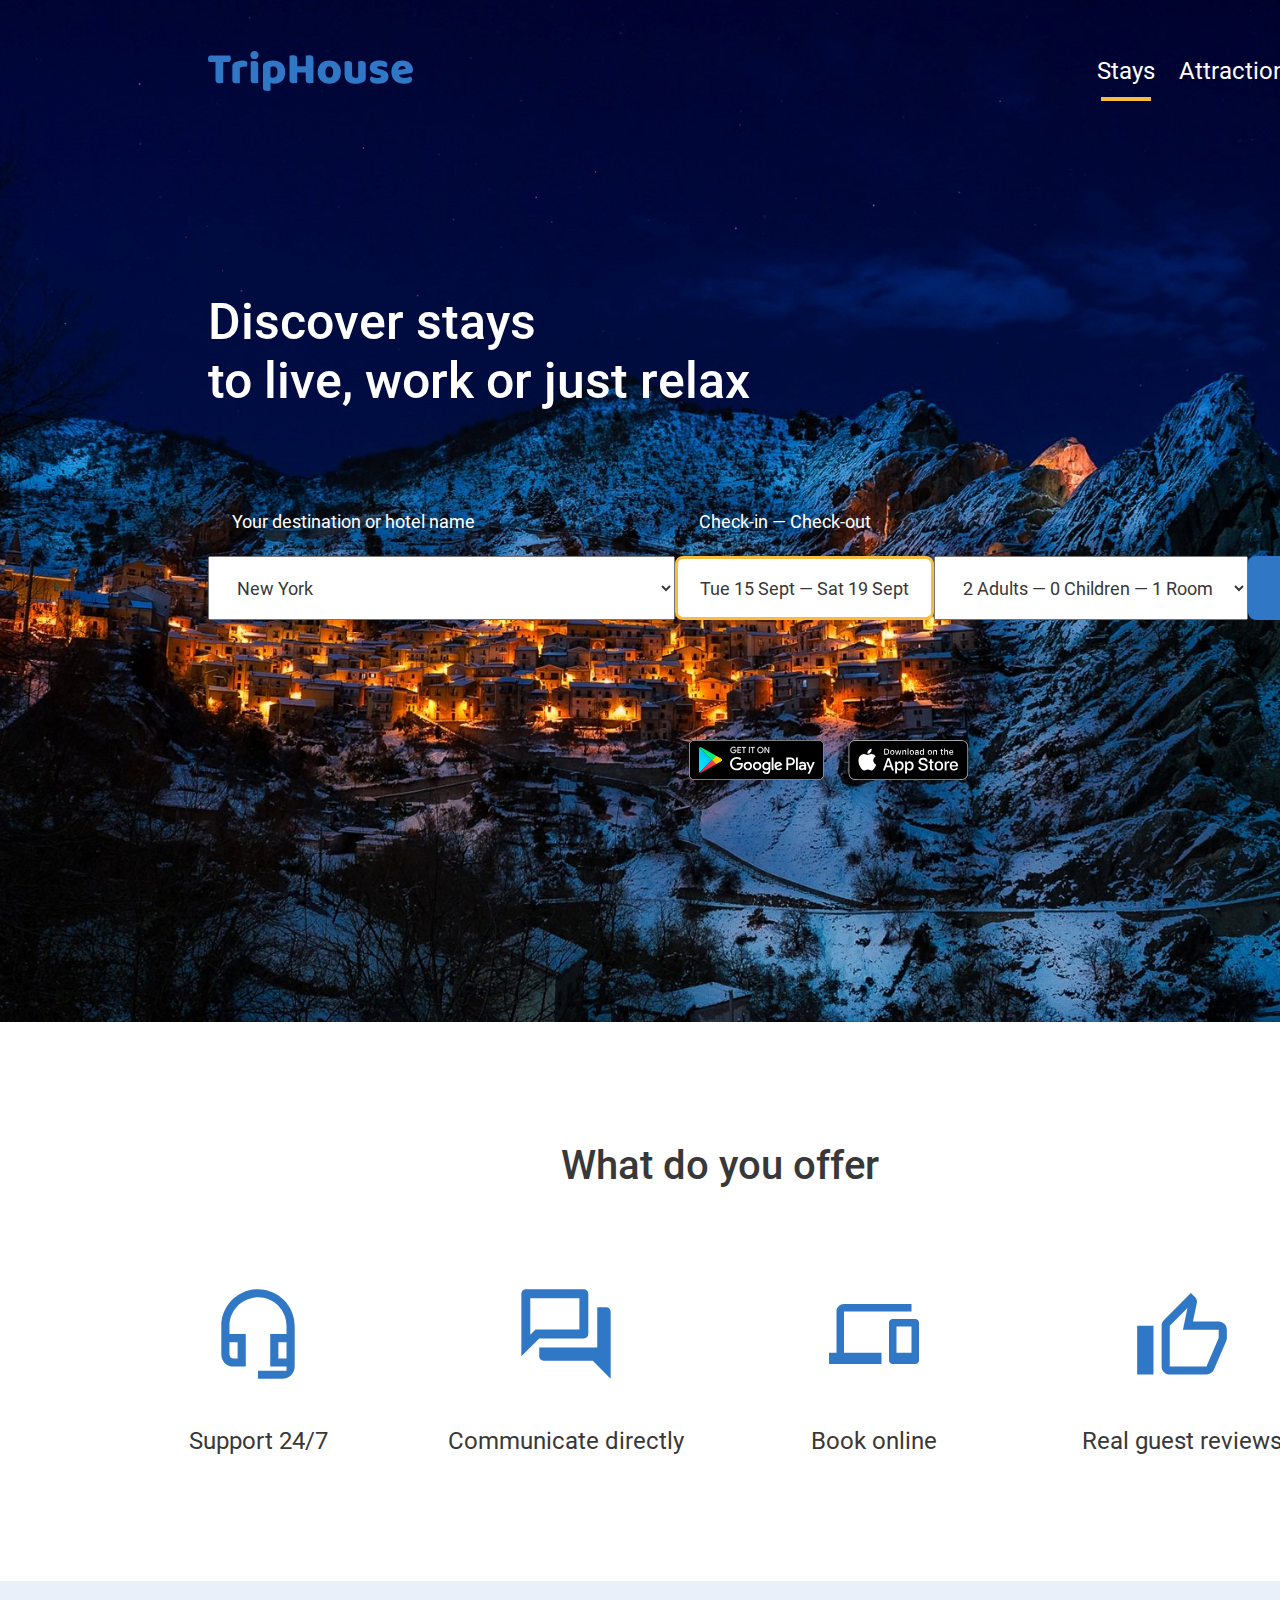
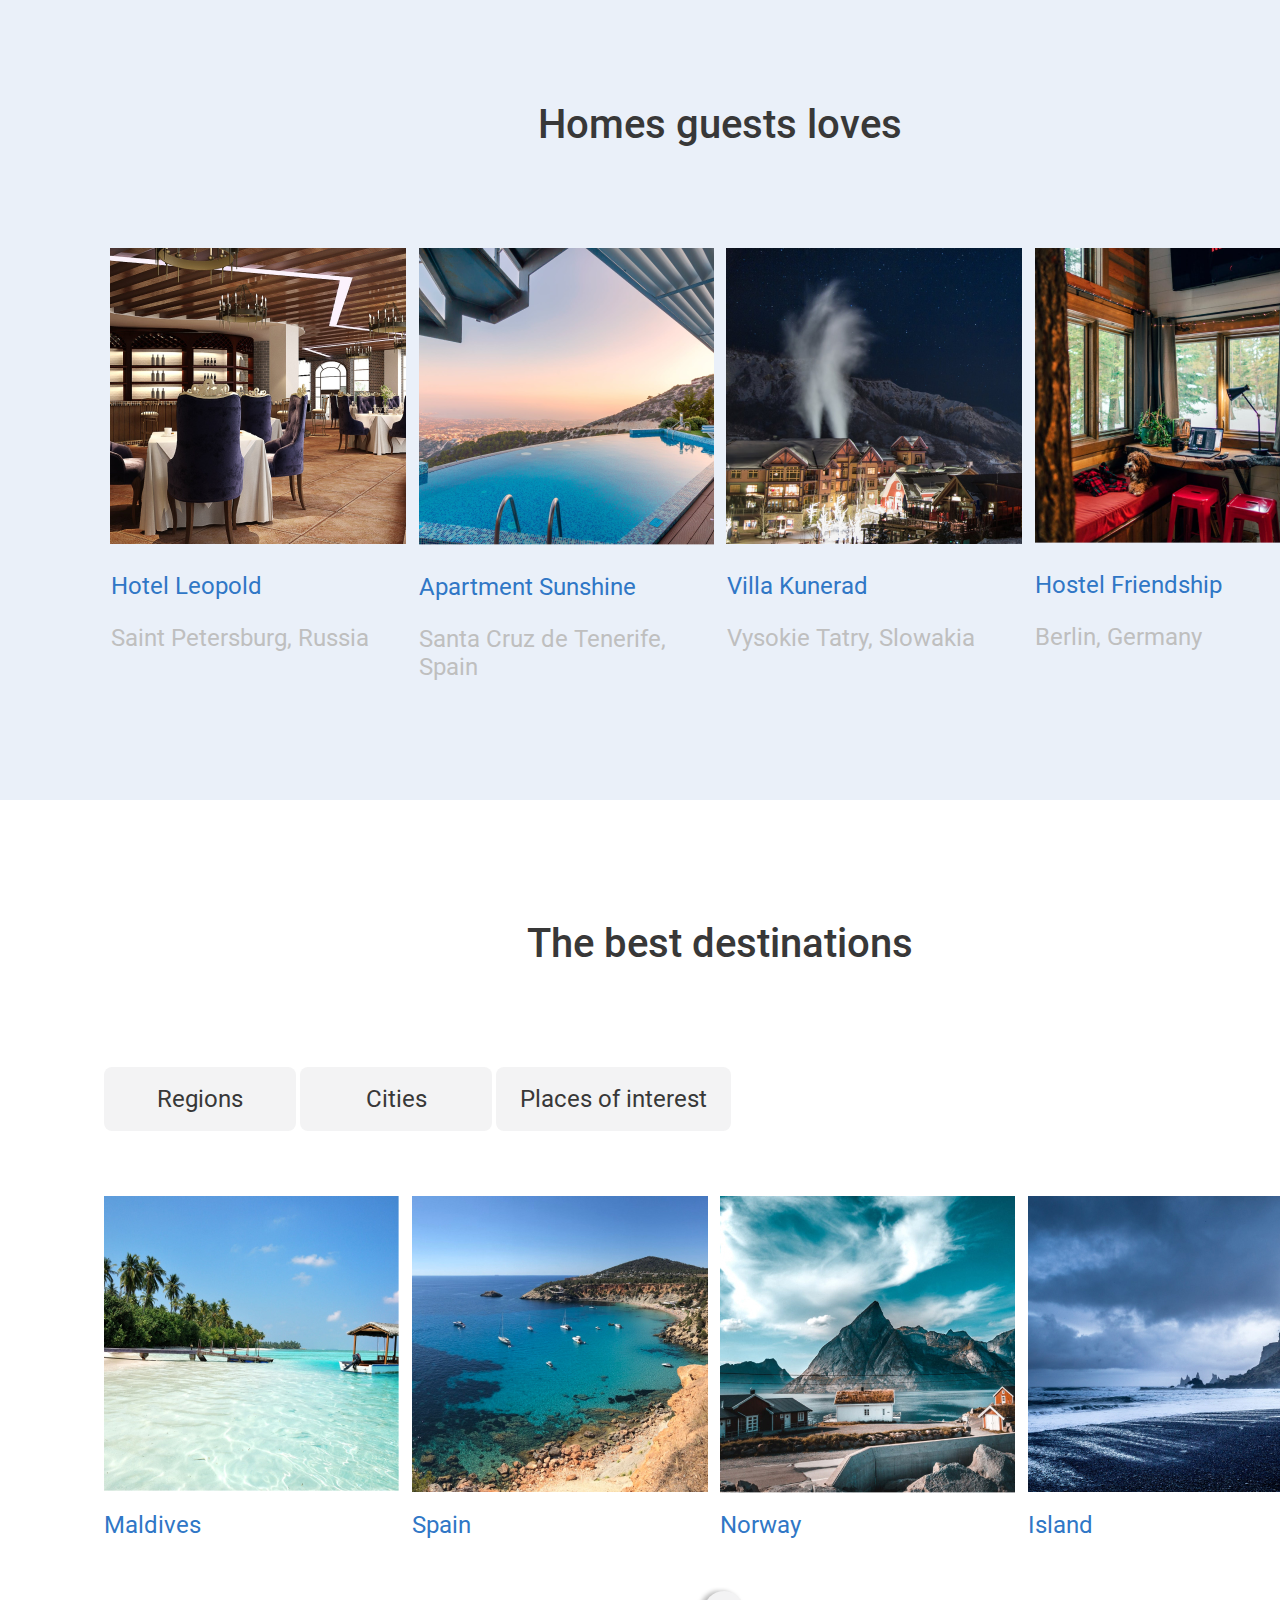
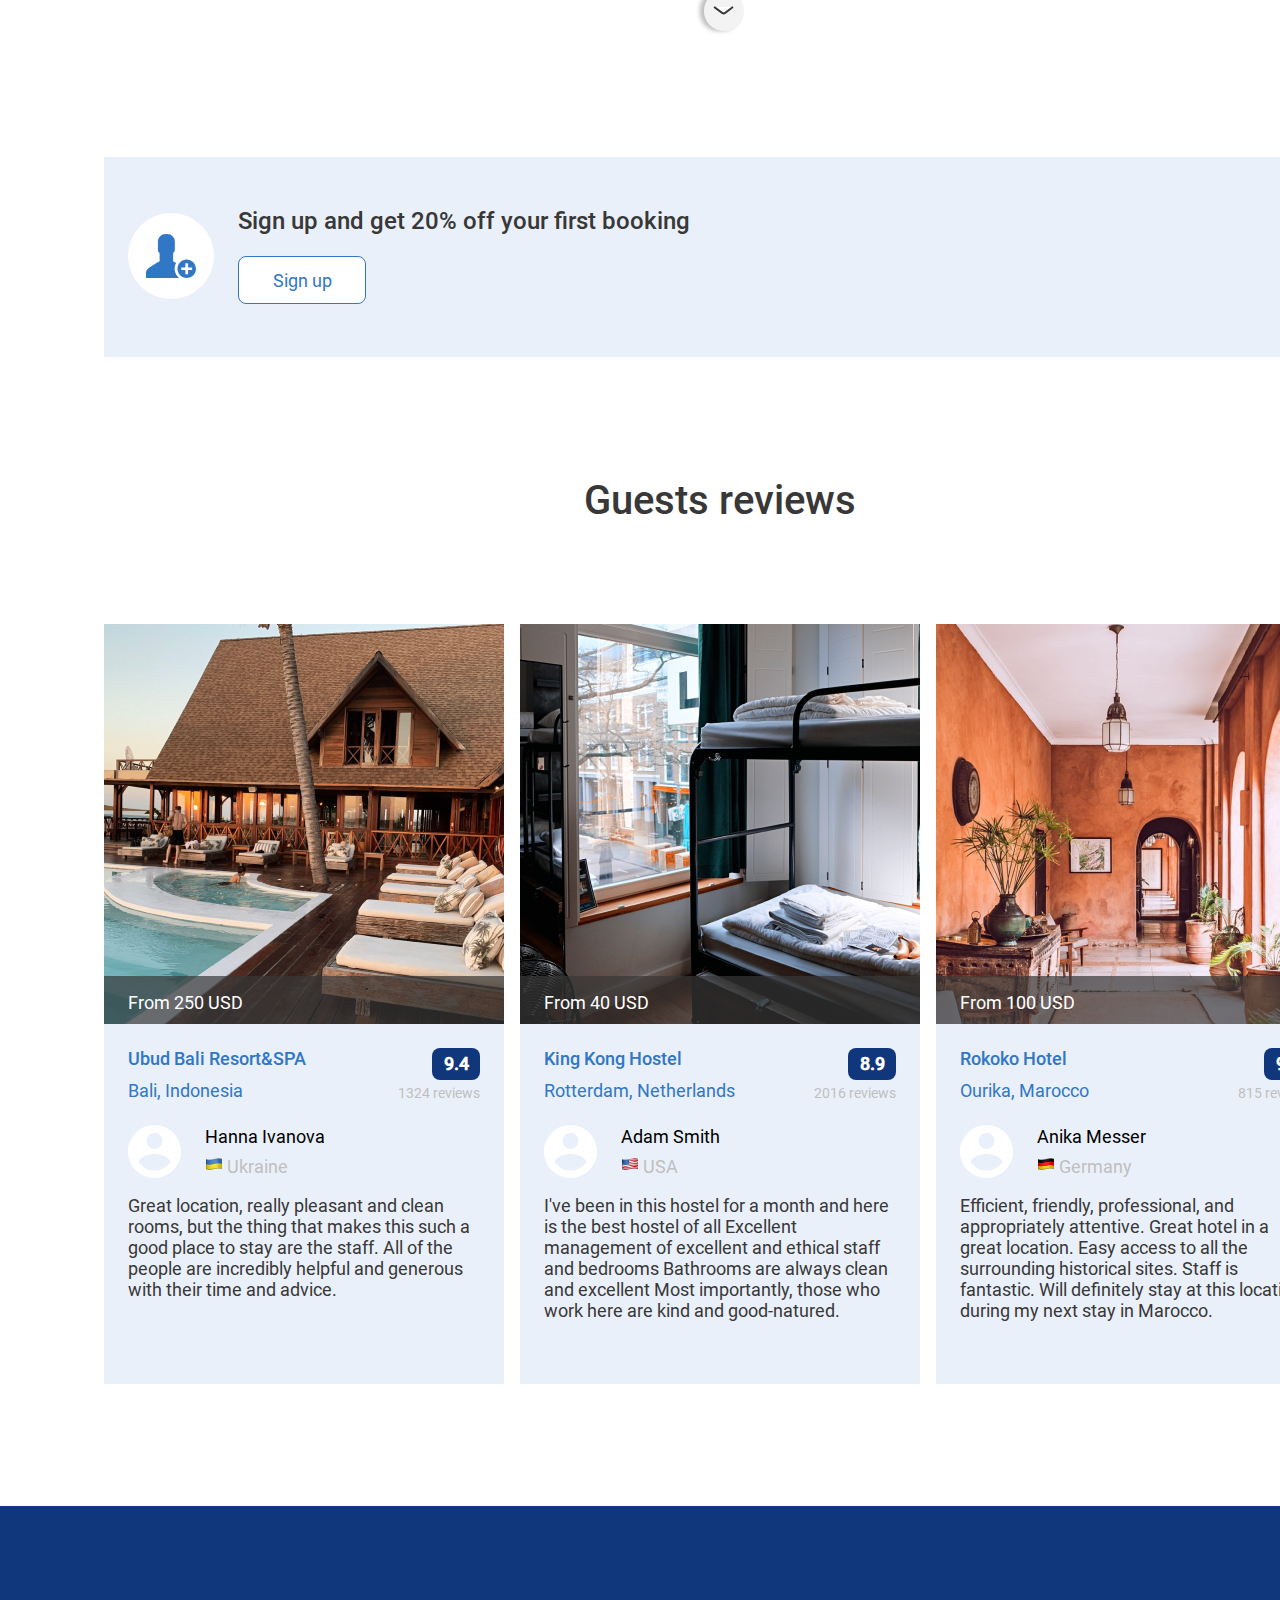
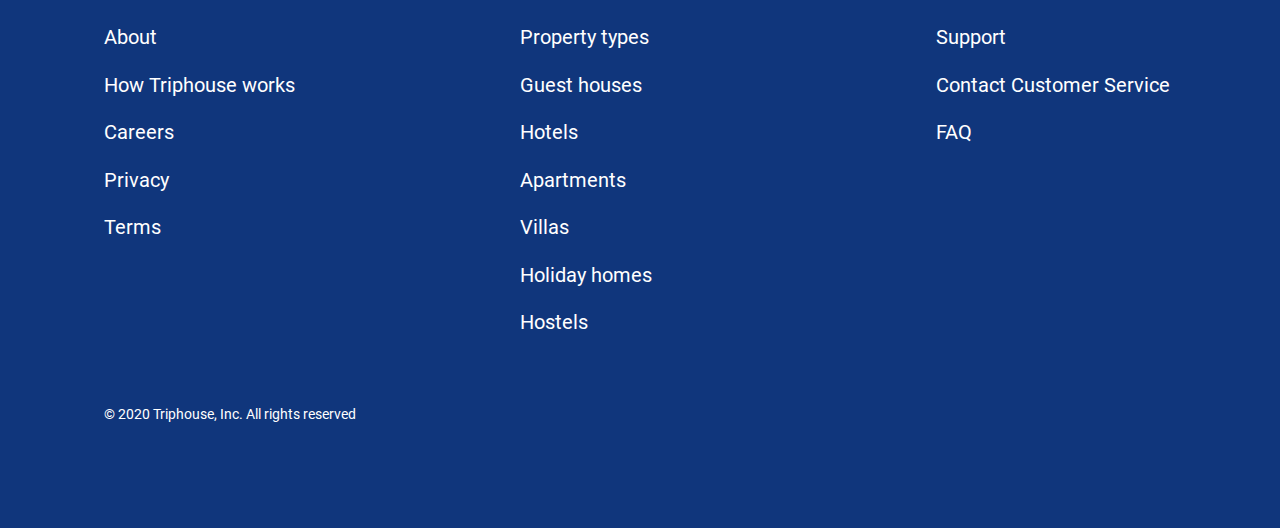
==== commit 9adf3531: "Merge pull request #7 from Olgasinkevich/lesson-8" ====
--- a/index.html
+++ b/index.html
@@ -189,54 +189,52 @@
   </symbol>
 </svg>
 
-<header>
+<header class="header">
   <div class="container">
-    <div class="logo-row">
-      <svg class="logo">
+    <nav class="nav">
+      <svg class="nav__logo">
         <use href="#TripHouse"></use>
       </svg>
-      <div class="hr-1"><span class="text-size">  Stays </span>
-
-      </div>
-      <div class="hr-2"><span class="text-size"> Attractions </span>
-        <hr class="hide">
-      </div>
-      <svg class="svg-white night">
+      <div class="nav__item_stays"><span class="text_l">  Stays </span>
+
+      </div>
+      <div class="nav__item_attraction"><span class="text_l"> Attractions </span>
+      </div>
+      <svg class="svg__style_white nav__icon_night">
         <use href="#Night"></use>
       </svg>
-      <svg class="svg-white">
+      <svg class="svg__style_white">
         <use href="#Account"></use>
       </svg>
-    </div>
-
-    <h1>Discover stays <br> to live, work or just relax</h1>
+    </nav>
+
+    <h1 class="h1">Discover stays <br> to live, work or just relax</h1>
     <form class="form">
       <div class="form-row">
-        <div class="check thead">Your destination or hotel name</div>
-        <div class="check thead">Check-in — Check-out</div>
+        <div class="form__placeholder text_m">Your destination or hotel name</div>
+        <div class="form__placeholder text_m">Check-in — Check-out</div>
       </div>
       <div class="form-row">
-        <select class="city check">
+        <select class="select_city text_m padding_left">
           <option selected value="New York">New York</option>
           <option value="Tokyo">Tokyo</option>
           <option value="London">London</option>
           <option value="Paris">Paris</option>
         </select>
 
-        <button class="calendar check">
+        <button class="button button_calendar text_m">
           Tue 15 Sept — Sat 19 Sept
         </button>
 
-        <select class="room check">
+        <select class="select_room text_m padding_left">
           <option selected> 2 Adults — 0 Children — 1 Room</option>
         </select>
 
-
-        <button class="text-size header-button">Search</button>
+        <button class="button button_search text_l ">Search</button>
       </div>
     </form>
 
-    <div class="svg-row">
+    <div class="header__svg_row">
       <svg>
         <use href="#GooglePlayBadge"></use>
       </svg>
@@ -248,29 +246,29 @@
 </header>
 
 
-<div class="offer">
+<section class="section">
   <div class="container">
-    <h2 class="text-center"> What do you offer </h2>
+    <h2 class="h2 text_center"> What do you offer </h2>
     <div class="row">
-      <div class="col-3 height-170 col-xs-6 text-center">
+      <div class="col-3 col-3__svg text_center">
         <svg>
           <use href="#support"/>
         </svg>
         <span>Support 24/7</span>
       </div>
-      <div class="col-3 height-170 col-xs-6 text-center">
+      <div class="col-3 col-3__svg text_center">
         <svg>
           <use href="#chat"/>
         </svg>
         <span>Communicate directly</span>
       </div>
-      <div class="col-3 height-170 col-xs-6 text-center">
+      <div class="col-3 col-3__svg text_center">
         <svg>
           <use href="#devices"/>
         </svg>
         <span>Book online</span>
       </div>
-      <div class="col-3 height-170 col-xs-6 text-center">
+      <div class="col-3 col-3__svg text_center">
         <svg>
           <use href="#like"/>
         </svg>
@@ -279,118 +277,115 @@
 
     </div>
   </div>
-</div>
-
-<div class="home">
+</section>
+
+<section class="section_bg">
   <div class="container">
-
-    <h2 class="text-center indent"> Homes guests loves </h2>
+    <h2 class="h2 text_center"> Homes guests loves </h2>
     <div class="row">
-      <div class="col-3 text-center">
+      <div class="col-3 text_center">
         <div class="image">
           <img src="./image/Hotel Leopold.png" alt="Support 24/7">
         </div>
-        <div class="text-blue text-size box">
+        <div class="text_primary text_l text__box">
           Hotel Leopold
         </div>
-        <div class="text-grey text-size box">
+        <div class="text_secondary text_l text__box">
           Saint Petersburg, Russia
         </div>
       </div>
-      <div class="col-3 text-center">
+      <div class="col-3 text_center">
         <div class="image">
           <img src="./image/Apartment Sunshine.png" alt="Communicate directly">
         </div>
-        <div class="text-blue text-size box">
+        <div class="text_primary text_l text__box">
           Apartment Sunshine
         </div>
-        <div class="text-grey text-size box">
+        <div class="text_secondary text_l text__box">
           Santa Cruz de Tenerife, Spain
         </div>
       </div>
-      <div class="col-3 text-center">
+      <div class="col-3 text_center">
         <div class="image">
           <img src="./image/Villa Kunerad.png" alt="Book online">
         </div>
-        <div class="text-blue text-size box">
+        <div class="text_primary text_l text__box">
           Villa Kunerad
         </div>
-        <div class="text-grey text-size box">
+        <div class="text_secondary text_l text__box">
           Vysokie Tatry, Slowakia
         </div>
       </div>
-      <div class="col-3 text-center">
+      <div class="col-3 text_center">
         <div class="image">
           <img src="./image/Hostel Friendship.png" alt="Real guest reviews">
         </div>
-        <div class="text-blue text-size box">
+        <div class="text_primary text_l text__box">
           Hostel Friendship
         </div>
-        <div class="text-grey text-size box">
+        <div class="text_secondary text_l text__box">
           Berlin, Germany
         </div>
-
-
-      </div>
-      <svg class="svg-white carousel--button_next">
+      </div>
+      <svg class="svg__style_white carousel__button carousel__button_next">
         <use href="#arrow"></use>
       </svg>
     </div>
   </div>
-</div>
-
-
-<div class="offer">
+</section>
+
+
+<section class="section">
   <div class="container">
-    <h2 class="text-center indent"> The best destinations </h2>
-    <div class="button-row">
-      <button class="text-size offer-button">Regions</button>
-      <button class="text-size offer-button">Cities</button>
-      <button class="text-size offer-button">Places of interest</button>
+    <h2 class="h2 text_center"> The best destinations </h2>
+    <div class="button__row">
+      <button class="button text_l button_stroke">Regions</button>
+      <button class="button text_l button_stroke">Cities</button>
+      <button class="button text_l button_stroke">Places of interest</button>
     </div>
 
 
     <div class="row">
       <div class="col-3">
 
-        <div class="col-3_hover">
-
-          <div class="col-3-back">
+        <div class="col-3__hover">
+
+          <div class="col-3_back">
             <div class="image">
               <img src="./image/Maldives.jpg" alt="Maldives">
             </div>
           </div>
 
-          <div class="col-3-front">
-            <div class="image-back">
-              <button class="button-back text-blue check"> Book now</button>
-            </div>
-          </div>
-        </div>
-
-        <div class="text-blue text-size col-3-box">
+          <div class="col-3_front">
+            <div class="image_back">
+              <button class="button button_back text_primary text_m"> Book now</button>
+            </div>
+          </div>
+        </div>
+
+        <div class="text_primary text_l text__box_absolute">
           Maldives
         </div>
       </div>
 
       <div class="col-3">
 
-        <div class="col-3_hover">
-
-          <div class="col-3-back">
+        <div class="col-3__hover">
+
+          <div class="col-3_back">
             <div class="image">
               <img src="./image/Spain.jpg" alt="Spain">
             </div>
           </div>
 
-          <div class="col-3-front">
-            <div class="image-back">
-              <button class="button-back text-blue check"> Book now</button>
-            </div>
-          </div>
-        </div>
-
-        <div class="text-blue text-size col-3-box">
+          <div class="col-3_front">
+            <div class="image_back">
+              <button class="button button_back text_primary text_m"> Book now</button>
+            </div>
+          </div>
+        </div>
+
+        <div class="text_primary text_l text__box_absolute">
           Spain
         </div>
       </div>
@@ -398,22 +393,22 @@
 
       <div class="col-3">
 
-        <div class="col-3_hover">
-
-          <div class="col-3-back">
+        <div class="col-3__hover">
+
+          <div class="col-3_back">
             <div class="image">
               <img src="./image/Norway.jpg" alt="Norway">
             </div>
           </div>
 
-          <div class="col-3-front">
-            <div class="image-back">
-              <button class="button-back text-blue check"> Book now</button>
-            </div>
-          </div>
-        </div>
-
-        <div class="text-blue text-size col-3-box">
+          <div class="col-3_front">
+            <div class="image_back">
+              <button class="button button_back text_primary text_m"> Book now</button>
+            </div>
+          </div>
+        </div>
+
+        <div class="text_primary text_l text__box_absolute">
           Norway
         </div>
       </div>
@@ -421,100 +416,100 @@
 
       <div class="col-3">
 
-        <div class="col-3_hover">
-
-          <div class="col-3-back">
+        <div class="col-3__hover">
+
+          <div class="col-3_back">
             <div class="image">
               <img src="./image/Island.jpg" alt="Island">
             </div>
           </div>
 
-          <div class="col-3-front">
-            <div class="image-back">
-              <button class="button-back text-blue check"> Book now</button>
-            </div>
-          </div>
-        </div>
-
-        <div class="text-blue text-size col-3-box">
+          <div class="col-3_front">
+            <div class="image_back">
+              <button class="button button_back text_primary text_m"> Book now</button>
+            </div>
+          </div>
+        </div>
+
+        <div class="text_primary text_l text__box_absolute">
           Island
         </div>
       </div>
 
-      <svg class="carousel--button_down svg-white">
+      <svg class="carousel__button carousel__button_down svg__style_white">
         <use href="#arrow"></use>
       </svg>
     </div>
   </div>
-</div>
-
-<div class="container container-sign-up">
-  <div class="sign-up">
-    <div class="sign-up-cross">
+</section>
+
+<section class="container section__container">
+  <div class="container_s block_bg">
+    <div class="flex_end">
       <svg class="cross">
         <use href="#cross"></use>
       </svg>
     </div>
 
-    <div class="sign-up-block">
-      <svg class="sign-up-block-left">
+    <div class="flex_center">
+      <svg class="user">
         <use href="#user"></use>
       </svg>
 
 
-      <div class="sign-up-block-right">
-        <div class="text-size sign-up-text-size"> Sign up and get 20% off your first booking</div>
-        <button class="button-back text-blue check"> Sign up</button>
+      <div class="padding_left flex_column">
+        <div class="text_l text_l_bold"> Sign up and get 20% off your first booking</div>
+        <button class="button button_back text_primary text_m"> Sign up</button>
 
       </div>
 
     </div>
   </div>
-</div>
-
-
-<div class="offer">
+</section>
+
+
+<section class="section">
   <div class="container">
-    <h2 class="text-center indent"> Guests reviews </h2>
+    <h2 class="h2 text_center"> Guests reviews </h2>
 
 
     <div class="row">
 
-      <div class="row-col-4">
+      <div class="row__col-4">
         <div class="col-4">
 
-          <div class="col-4-front">
+          <div class="col-4_front">
             <div class="image">
               <img src="./image/bali.jpg" alt="Ubud Bali Resort&SPA">
             </div>
           </div>
 
-          <div class="col-4-back">
-            <div class="row-back">
-              <p class="check">From 250 USD</p>
-            </div>
-          </div>
-        </div>
-        <div class="sign-up">
-
-          <div class="col-4-title">
-            <div class="col-4-title-1">
-              <div class="text-blue check text-500">Ubud Bali Resort&SPA</div>
-              <button class="score">9.4</button>
-            </div>
-            <div class="col-4-title-1">
-              <div class="text-blue check">Bali, Indonesia</div>
+          <div class="col-4_back">
+            <div class="row_back">
+              <p class="text_m">From 250 USD</p>
+            </div>
+          </div>
+        </div>
+        <div class="block_bg">
+
+          <div>
+            <div class="flex_between">
+              <div class="text_primary text_m text-500">Ubud Bali Resort&SPA</div>
+              <button class="button score">9.4</button>
+            </div>
+            <div class="flex_between">
+              <div class="text_primary text_m">Bali, Indonesia</div>
               <div class="review">1324 reviews</div>
             </div>
           </div>
 
-          <div class="sign-up-block">
+          <div class="flex_center">
             <svg class="account">
               <use href="#Account"></use>
             </svg>
-            <div class="sign-up-block-right">
-              <div class="check">Hanna Ivanova</div>
-              <div class="check flag">
+            <div class="padding_left flex_column">
+              <div class="text_m">Hanna Ivanova</div>
+              <div class="text_m flag">
                 <img src="./icons/ua.png" alt="flag-ua"/>
                 Ukraine
               </div>
@@ -522,48 +517,48 @@
 
           </div>
 
-          <div class="check">
+          <div class="text_m">
             <p>Great location, really pleasant and clean rooms, but the thing that makes this such a good place to stay
               are the staff. All of the people are incredibly helpful and generous with their time and advice.</p>
           </div>
         </div>
       </div>
 
-      <div class="row-col-4">
+      <div class="row__col-4">
         <div class="col-4">
 
-          <div class="col-4-front">
+          <div class="col-4_front">
             <div class="image">
               <img src="./image/KingKong.jpg" alt="King Kong Hostel">
             </div>
           </div>
 
-          <div class="col-4-back">
-            <div class="row-back">
-              <p class="check">From 40 USD</p>
-            </div>
-          </div>
-        </div>
-        <div class="sign-up">
-
-          <div class="col-4-title">
-            <div class="col-4-title-1">
-              <div class="text-blue check text-500">King Kong Hostel</div>
-              <button class="score">8.9</button>
-            </div>
-            <div class="col-4-title-1">
-              <div class="text-blue check">Rotterdam, Netherlands</div>
+          <div class="col-4_back">
+            <div class="row_back">
+              <p class="text_m">From 40 USD</p>
+            </div>
+          </div>
+        </div>
+        <div class="block_bg">
+
+          <div>
+            <div class="flex_between">
+              <div class="text_primary text_m text-500">King Kong Hostel</div>
+              <button class="button score">8.9</button>
+            </div>
+            <div class="flex_between">
+              <div class="text_primary text_m">Rotterdam, Netherlands</div>
               <div class="review">2016 reviews</div>
             </div>
           </div>
 
-          <div class="sign-up-block">
+          <div class="flex_center">
             <svg class="account">
               <use href="#Account"></use>
             </svg>
-            <div class="sign-up-block-right">
-              <div class="check">Adam Smith</div>
-              <div class="check flag">
+            <div class="padding_left flex_column">
+              <div class="text_m">Adam Smith</div>
+              <div class="text_m flag">
                 <img src="./icons/usa.png" alt="flag-usa"/>
                 USA
               </div>
@@ -571,7 +566,7 @@
 
           </div>
 
-          <div class="check">
+          <div class="text_m">
             <p>I've been in this hostel for a month and here is the best hostel of all
               Excellent management of excellent and ethical staff and bedrooms Bathrooms are always clean and excellent
               Most importantly, those who work here are kind and good-natured.</p>
@@ -580,41 +575,41 @@
       </div>
 
 
-      <div class="row-col-4">
+      <div class="row__col-4">
         <div class="col-4">
 
-          <div class="col-4-front">
+          <div class="col-4_front">
             <div class="image">
               <img src="./image/rokoko.jpg" alt="Rokoko Hotel">
             </div>
           </div>
 
-          <div class="col-4-back">
-            <div class="row-back">
-              <p class="check">From 100 USD</p>
-            </div>
-          </div>
-        </div>
-        <div class="sign-up">
-
-          <div class="col-4-title">
-            <div class="col-4-title-1">
-              <div class="text-blue check text-500">Rokoko Hotel</div>
-              <button class="score">9.1</button>
-            </div>
-            <div class="col-4-title-1">
-              <div class="text-blue check">Ourika, Marocco</div>
+          <div class="col-4_back">
+            <div class="row_back">
+              <p class="text_m">From 100 USD</p>
+            </div>
+          </div>
+        </div>
+        <div class="block_bg">
+
+          <div>
+            <div class="flex_between">
+              <div class="text_primary text_m text-500">Rokoko Hotel</div>
+              <button class="button score">9.1</button>
+            </div>
+            <div class="flex_between">
+              <div class="text_primary text_m">Ourika, Marocco</div>
               <div class="review">815 reviews</div>
             </div>
           </div>
 
-          <div class="sign-up-block">
+          <div class="flex_center">
             <svg class="account">
               <use href="#Account"></use>
             </svg>
-            <div class="sign-up-block-right">
-              <div class="check">Anika Messer</div>
-              <div class="check flag">
+            <div class="padding_left flex_column">
+              <div class="text_m">Anika Messer</div>
+              <div class="text_m flag">
                 <img src="./icons/de.png" alt="flag-de"/>
                 Germany
               </div>
@@ -622,7 +617,7 @@
 
           </div>
 
-          <div class="check">
+          <div class="text_m">
             <p>Efficient, friendly, professional, and appropriately attentive. Great hotel in a great location.
               Easy access to all the surrounding historical sites. Staff is fantastic. Will definitely stay
               at this location during my next stay in Marocco.</p>
@@ -630,44 +625,43 @@
         </div>
       </div>
     </div>
-
   </div>
+</section>
 </div>
-</div>
-
-
-<footer>
+
+
+<footer class="footer">
   <div class="container">
-    <div class="title-footer">
+    <div class="title__footer">
       <svg>
         <use href="#TripHouse"/>
       </svg>
     </div>
     <div class="row">
       <ul class="col-4">
-        <li class="th">About</li>
-        <li>How Triphouse works</li>
-        <li>Careers</li>
-        <li>Privacy</li>
-        <li>Terms</li>
+        <li class="li th">About</li>
+        <li class="li">How Triphouse works</li>
+        <li class="li">Careers</li>
+        <li class="li">Privacy</li>
+        <li class="li">Terms</li>
       </ul>
 
       <ul class="col-4">
-        <li class="th">Property types</li>
-        <li>Guest houses</li>
-        <li>Hotels</li>
-        <li>Apartments</li>
-        <li>Villas</li>
-        <li>Holiday homes</li>
-        <li>Hostels</li>
+        <li class="li th">Property types</li>
+        <li class="li">Guest houses</li>
+        <li class="li">Hotels</li>
+        <li class="li">Apartments</li>
+        <li class="li">Villas</li>
+        <li class="li">Holiday homes</li>
+        <li class="li">Hostels</li>
       </ul>
 
       <ul class="col-4">
-        <li class="th">Support</li>
-        <li>Contact Customer Service</li>
-        <li>FAQ</li>
+        <li class="li th">Support</li>
+        <li class="li">Contact Customer Service</li>
+        <li class="li">FAQ</li>
       </ul>
-      <div class="copy col-4">
+      <div class="text_s col-4">
         &copy; 2020 Triphouse, Inc. All rights reserved
       </div>
     </div>
--- a/styles/styles.css
+++ b/styles/styles.css
@@ -35,9 +35,8 @@
     font-weight: 400;
 }
 
-
-.text-center {
-    text-align: center;
+.padding_left {
+    padding-left: 24px;
 }
 
 .container {
@@ -46,7 +45,8 @@
     box-sizing: border-box;
     padding: 0 104px 122px;
 }
-header {
+
+.header {
     background-image: url("../image/bg-image.png");
     background-repeat: no-repeat;
     background-position: top center;
@@ -55,12 +55,8 @@
     color: var(--general-white);
     padding: 0 104px;
 }
-/*
-header > .container {
-    height: 100vh;
-}*/
-
-.logo-row {
+
+.nav {
     display: flex;
     justify-content: flex-end;
     align-items: center;
@@ -68,7 +64,7 @@
     flex-wrap: wrap;
 }
 
-.logo {
+.nav__logo {
     fill: var(--primary);
     width: 205px;
     height: 40px;
@@ -76,7 +72,7 @@
     margin-bottom: 17px;
 }
 
-[class*="hr-"] {
+[class*="nav__item_"] {
     height: 45px;
     margin-right: 24px;
     display: flex;
@@ -85,12 +81,12 @@
     position: relative;
     color: var(--general-white)
 }
-/*!!!!!!!!!!!!!!!!!!!!!!!!!!!!!!!*/
-.hr-1 span.text-size, .hr-2 span.text-size {
-   color: var(--general-white);
-}
-
-.hr-1:after, .hr-2:hover:after {
+
+.nav__item_stays span.text_l, .nav__item_attraction span.text_l {
+    color: var(--general-white);
+}
+
+.nav__item_stays:after, .nav__item_attraction:hover:after {
     content: '';
     background-color: var(--secondary);
     width: 50px;
@@ -99,7 +95,7 @@
     top: 40px;
 }
 
-h2:hover:after {
+.h2:hover:after {
     content: '';
     display: block;
     width: 100px;
@@ -111,15 +107,16 @@
     bottom: -22px;
 }
 
-/*h2:after,*/ hr-1:after, hr-2:after {
+/*.h2:after,*/
+.nav__item_stays:after, .nav__item_attraction:after {
     transition: transform 1s ease-in-out 200ms;
 }
 
-/*h2:hover:after,*/ .hr-1:hover:after, .hr-2:hover:after {
+/*.h2:hover:after,*/
+.nav__item_stays:hover:after, .nav__item_attraction:hover:after {
     transform: scale(1.5);
     transition: transform 1s ease-in-out 200ms;
     cursor: pointer;
-
 }
 
 svg {
@@ -128,7 +125,7 @@
     align-items: center;
 }
 
-.svg-white {
+.svg__style_white {
     fill: var(--general-white);
     width: 40px;
     height: 40px;
@@ -136,7 +133,7 @@
     margin-bottom: 17px;
 }
 
-.svg-white.night {
+.svg__style_white.nav__icon_night {
     display: flex;
     justify-content: center;
     align-items: center;
@@ -144,12 +141,11 @@
     height: 30px;
 }
 
-.offer svg.carousel--button_down {
+.section svg.carousel__button_down {
     transform: rotate(90deg);
     width: 48px;
     height: 48px;
     margin: 48px auto 0;
-
 }
 
 .form {
@@ -166,11 +162,11 @@
     width: 100%;
 }
 
-.form-row > div.check:first-child {
+.form-row > div.text_m:first-child {
     width: 467px;
 }
 
-.svg-row {
+.header__svg_row {
     display: flex;
     flex-direction: row;
     justify-content: center;
@@ -178,7 +174,7 @@
     padding-bottom: 120px;
 }
 
-.svg-row svg {
+.header__svg_row svg {
     width: 135px;
     height: 40px;
     margin-left: 17px;
@@ -191,73 +187,65 @@
 
 }
 
-select.city {
+select.select_city {
     width: 467px;
 }
 
-select.room {
+select.select_room {
     width: 314px;
 }
 
-.check {
-    font-size: 18px;
-    line-height: 21px;
-    font-family: 'Roboto', sans-serif;
-    font-weight: 400;
-    /*padding-left: 24px;*/
-}
-
-.thead {
-    padding:0 0 24px 24px;
-}
-
-button {
+.form__placeholder {
+    padding: 0 0 24px 24px;
+}
+
+.button {
     padding-right: 0;
     background-color: var(--primary);
     min-width: 192px;
     height: 64px;
     align-items: flex-end;
     border-width: 0;
-    font-family: 'Roboto', sans-serif;
     font-size: 24px;
     line-height: 28px;
     font-weight: 500;
     border-radius: 8px;
 }
 
-button.calendar {
+.button_calendar {
     background-color: var(--general-white);
     width: 259px;
-    height: 64px;
     color: var(--primary-text);
     padding-left: 0;
     border: 3px solid var(--secondary);
 }
-button.score {
-        min-width: 0;
-        width: 48px;
-        height: 32px;
-        font-size: 18px;
-        line-height: 24.5px;
-        font-weight: 600;
-        color: var(--general-white);
+
+.button.score {
+    min-width: 0;
+    width: 48px;
+    height: 32px;
+    font-size: 18px;
+    line-height: 24.5px;
+    font-weight: 600;
+    color: var(--general-white);
     background-color: var(--primary-dark);
-    }
- header .header-button {
-     color: var(--general-white);
- }
-
-.offer-button {
+}
+
+.header .button_search {
+    color: var(--general-white);
+}
+
+.button_stroke {
     margin-bottom: 65px;
     background-color: var(--stroke-color);
     padding: 0 24px;
 }
 
-button.calendar:hover {
+.button.button_calendar:hover {
     cursor: pointer;
 }
 
-.button-back:hover, .offer-button:hover, .header-button:hover {
+.button_back:hover, .offer-button:hover, .button_search:hover {
     cursor: pointer;
     color: var(--general-white);
     background-color: var(--primary)
@@ -267,7 +255,18 @@
     width: 238px;
 }
 
-h1 {
+.text_m {
+    font-size: 18px;
+    line-height: 21px;
+    font-family: 'Roboto', sans-serif;
+    font-weight: 400;
+}
+
+.text_center {
+    text-align: center;
+}
+
+.h1 {
     padding-top: 185px;
     padding-bottom: 100px;
     font-family: Roboto, sans-serif;
@@ -276,7 +275,7 @@
     line-height: 59px;
 }
 
-h2 {
+.h2 {
     margin-bottom: 100px;
     font-size: 40px;
     line-height: 47px;
@@ -286,21 +285,17 @@
     color: var(--primary-text);
 }
 
-.offer {
+.section {
     padding-top: 120px;
 }
 
 .row {
     display: flex;
-    margin: 0 -8px;
+    /* margin: 0 -8px;*/
     flex-wrap: wrap;
     width: calc(var(--col-size) * 12);
     position: relative;
     justify-content: space-between;
-
-    /*justify-content: space-between;
-    padding: 0 100px 122px;
-    flex-wrap: wrap;*/
 }
 
 footer .row {
@@ -308,13 +303,13 @@
 }
 
 [class*="col"] {
-   /* padding: 0 8px;*/
+    /* padding: 0 8px;*/
     flex-grow: 1;
     display: block;
 }
 
 [class*="col-"] {
-   /* padding: 0 8px;*/
+    /* padding: 0 8px;*/
     flex-grow: 0;
 }
 
@@ -370,19 +365,25 @@
     position: relative;
     height: 343px;
 }
-.height-170 {
+
+.col-3__svg {
     height: 170px;
 }
+
 .col-4 {
     position: relative;
     width: 400px;
     height: 400px;
 }
 
-footer .col-4 {
+.footer .col-4 {
     height: 380px;
 }
-.col-3-front {
+.footer div.col-4.text_s {
+    height: 0;
+}
+
+.col-3_front {
     z-index: 5;
     position: absolute;
     width: 296px;
@@ -394,24 +395,24 @@
     box-shadow: inset 0 4px 70px var(--bg-black-5);
 }
 
-.col-3_hover {
+.col-3__hover {
     position: relative;
     width: 296px;
     height: 295px;
 }
-.col-3_hover:hover .col-3-front {
-visibility: visible;
+
+.col-3__hover:hover .col-3_front {
+    visibility: visible;
     cursor: pointer;
     z-index: 10;
 }
 
-.col-3-back {
+.col-3_back {
     z-index: 1;
     position: absolute;
-    }
-
-
-.button-back {
+}
+
+.button_back {
     min-width: 0;
     width: 128px;
     height: 48px;
@@ -425,63 +426,60 @@
     padding-left: 0;
 }
 
-p.check {
+p.text_m {
     color: var(--general-white);
     position: absolute;
     transform: translateY(calc(50% + 5px));
-   }
-div.check > p {
+}
+
+div.text_m > p {
     color: var(--primary-text);
 }
 
-.carousel--button_next {
-    position: absolute;
+.carousel__button_next {
     right: -15px;
     top: 130px;
+    position: absolute;
     margin: 0;
-    }
-svg.carousel--button_next {
+}
+
+svg.carousel__button {
     width: 48px;
     height: 48px;
 }
 
-.carousel--button_next:hover, .carousel--button_down:hover {
+.carousel__button:hover {
     cursor: pointer;
 }
 
 svg {
-    /*  width: 1em;
-      height: 1em;*/
-    fill: currentcolor;
-}
-
-.offer svg {
+      fill: currentcolor;
+}
+
+.section svg {
     width: 90px;
     height: 90px;
     color: var(--primary);
     margin: 0 auto 48px;
 }
 
-.offer span {
+.section span {
     font-size: 24px;
     font-weight: 400;
     font-family: 'Roboto', sans-serif;
     color: var(--primary-text);
 }
 
-.home {
+.section_bg {
     padding-top: 120px;
     background-color: var(--bg-color);
 }
 
-.home > .container {
+.section_bg > .container {
     margin-top: 0;
 }
 
-.home hr {
-    visibility: hidden;
-}
-.home .col-3 {
+.section_bg .col-3 {
     height: 430px;
 }
 
@@ -492,7 +490,7 @@
     margin: 0 auto 85px;
 }
 
-.text-size {
+.text_l {
     font-size: 24px;
     line-height: 28px;
     font-family: 'Roboto', sans-serif;
@@ -500,53 +498,55 @@
     color: var(--primary-text);
 }
 
-div.container.container-sign-up {
+.container.section__container {
     padding-bottom: 0;
 }
 
-.sign-up {
-    background-color: var(--bg-color);
+.container_s {
     width: 1232px;
     height: 200px;
+}
+
+.block_bg {
+    background-color: var(--bg-color);
     padding: 24px;
 }
 
-.row-col-4 .sign-up {
+.user {
+    width: 86px;
+    height: 86px;
+}
+.row__col-4 .block_bg {
     min-width: 0;
     width: 400px;
-    height: 358px;
-}
-.sign-up-block {
-    display: flex;
-    align-items: center;
-}
-
-.row-col-4 .sign-up-block {
+    height: 360px;
+}
+
+.flex_center {
+    display: flex;
+    align-items: center;
+}
+
+.row__col-4 .flex_center {
     padding: 24px 0 17px 0;
 }
 
-.sign-up-block-left {
-    width: 86px;
-    height: 86px;
-    }
-
-.sign-up-block-right {
-    padding-left: 24px;
+.flex_column {
     display: flex;
     flex-direction: column;
-    justify-content: center;
-}
-
-.sign-up-text-size{
+}
+
+.text_l_bold {
     font-weight: 500;
     padding-bottom: 21px;
-   }
-
-.col-4-front {
+}
+
+.col-4_front {
     position: absolute;
     z-index: 1;
 }
-.col-4-back {
+
+.col-4_back {
     position: absolute;
     z-index: 10;
     background-color: var(--bg-black-7);
@@ -556,21 +556,15 @@
     padding-left: 24px;
 }
 
-.row-col-4 {
-display: flex;
+.row__col-4 {
+    display: flex;
     flex-direction: column;
-   /* height: 1160px;*/
+    /* height: 1160px;*/
     width: 400px;
 }
-/*
-.col-4-text {
-    background-color: var(--bg-color);
-    padding: 24px;
-    position: absolute;
-   }
-   */
-.col-4-title-1 {
-display: flex;
+
+.flex_between {
+    display: flex;
     justify-content: space-between;
 }
 
@@ -592,27 +586,20 @@
 .flag {
     color: var(--secondary-text);
     padding-top: 8px;
-        }
+}
 
 .flag > img {
     width: 18px;
     height: 18px;
     margin: 0;
 }
-span.text-size {
+
+span.text_l {
     margin-bottom: 12px;
     height: 40px;
 }
 
-.hide {
-    display: none;
-}
-
-span.text-size:hover + .hide {
-    display: block;
-}
-
-image {
+image.image {
     display: inline-flex;
     justify-content: center;
     align-items: center;
@@ -621,20 +608,20 @@
     margin-bottom: 24px;
 }
 
-.text-blue {
+.text_primary {
     color: var(--primary);
     text-align: left;
     font-family: 'Roboto', sans-serif;
     font-weight: 400;
 }
 
-.image-back {
-    display: flex;
-    justify-content: center;
-    align-items: center;
-}
-
-.text-grey {
+.image_back {
+    display: flex;
+    justify-content: center;
+    align-items: center;
+}
+
+.text_secondary {
     color: var(--secondary-text);
     font-family: 'Roboto', sans-serif;
     font-weight: 400;
@@ -644,13 +631,14 @@
     font-weight: 500;
 }
 
-.box {
+.text__box {
     display: inline-flex;
     margin-top: 24px;
     width: 295px;
     text-align: left;
 }
-.col-3-box {
+
+.text__box_absolute {
     position: absolute;
     bottom: 0;
 }
@@ -664,34 +652,27 @@
     cursor: pointer;
 }
 
-.sign-up-cross {
+.flex_end {
     display: flex;
     justify-content: flex-end;
 }
 
-
-footer {
+.footer {
     padding-top: 120px;
     background-color: var(--primary-dark);
 }
 
-.title-footer {
+.title__footer {
     display: none;
-
-}
-
-.title-footer svg {
+}
+
+.title__footer svg {
     width: 100%;
     height: 100%;
     fill: var(--general-white);
 }
 
-.item-3 {
-    width: 33.3%;
-    display-role: 0;
-}
-
-li {
+.li {
     display: flex;
     flex-direction: column;
     margin-bottom: 24px;
@@ -703,139 +684,14 @@
     line-height: 23.5px;
 }
 
-.copy {
+.text_s {
     font-size: 14px;
     color: var(--general-white);
     font-family: "Roboto", sans-serif;
     font-weight: 400;
-    }
+}
 
 ul {
     padding: 0;
 }
 
-
-
-
-/*
-
-@media (min-width: 1600px) {
-    .container {
-        width: 1440px;
-    }
-
-
-@media only screen and (max-width: 480px) {
-
-    :root {
-        --col-size: calc(100% / 6);
-    }
-
-    .container {
-        padding-top: 40px;
-        margin-bottom: 40px;
-    }
-
-    h2 {
-        font-size: 28px;
-        margin-bottom: 32px;
-            }
-
-    hr {
-        display: none;
-    }
-
-    .row {
-        width: calc(var(--col-size) * 3);
-    }
-
-    .offer svg {
-        font-size: 64px;
-        margin-bottom: 16px;
-    }
-
-    .offer span {
-        font-size: 15px;
-    }
-
-    [class*="col"] {
-        margin-bottom: 32px;
-    }
-
-    .col-1 {
-        width: var(--col-size);
-    }
-
-    .col-2 {
-        width: calc(var(--col-size) * 2);
-    }
-
-    .col-3 {
-        width: calc(var(--col-size) * 3);
-    }
-
-    .col-4 {
-        width: calc(var(--col-size) * 4);
-    }
-
-    .col-5 {
-        width: calc(var(--col-size) * 5);
-    }
-
-    .col-6 {
-        width: 100%;
-    }
-
-    .offer .col-xs-6 {
-        margin-bottom: 32px;
-    }
-
-    .image {
-        width: 156px;
-        height: 155px;
-        padding: 8px;
-    }
-
-    .text-size {
-        font-size: 12px;
-        line-height: 14px;
-    }
-
-    .box {
-        margin-bottom: 40px;
-    }
-
-    footer {
-        padding-top: 0;
-    }
-
-    .title-footer {
-        display: block;
-        margin: 0 131px 40px;
-        width: 98px;
-        height: 19px;
-    }
-
-    .th {
-        font-size: 15px;
-        font-weight: 500;
-        line-height: 17.5px;
-    }
-
-    li {
-        display: none;
-    }
-
-    li.th {
-        display: flex;
-    }
-
-    .copy {
-        margin: 0 auto 40px;
-        font-size: 12px;
-        line-height: 14px;
-        text-align: center;
-    }
-
-}
-*/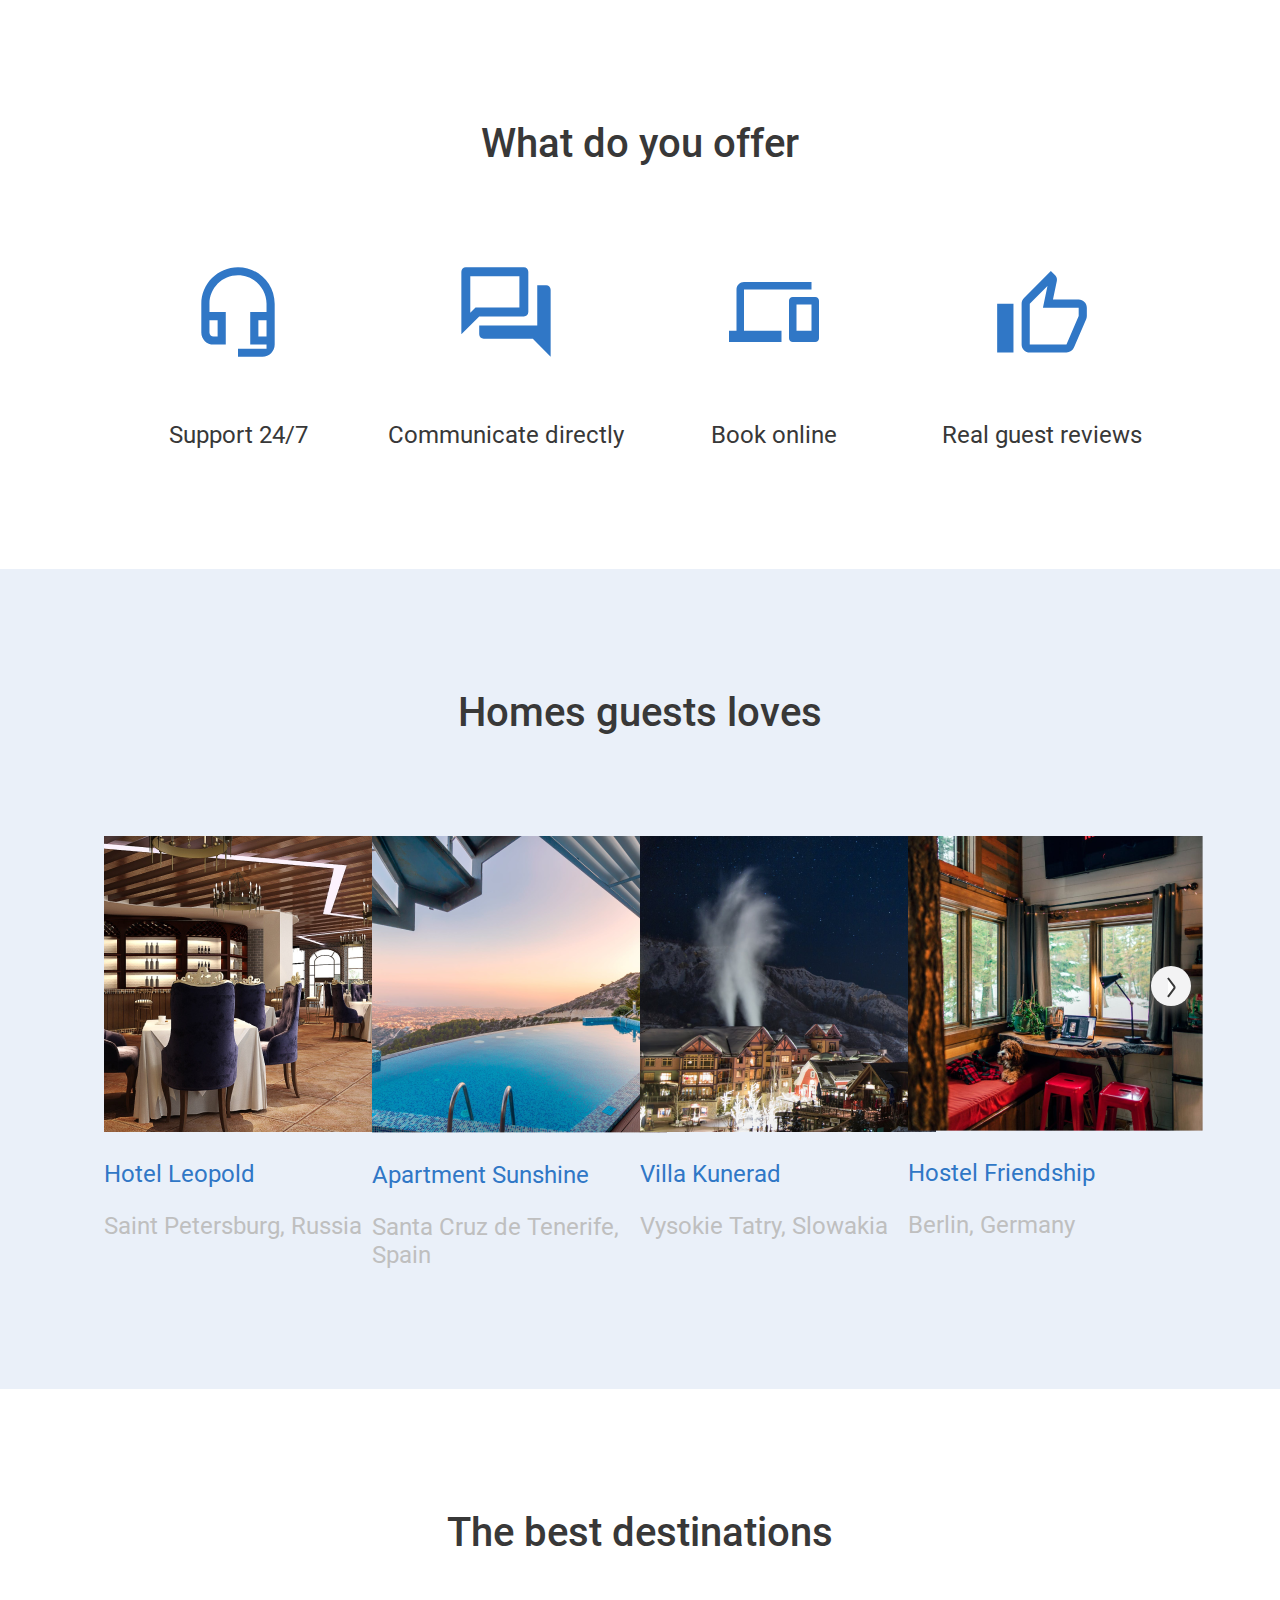
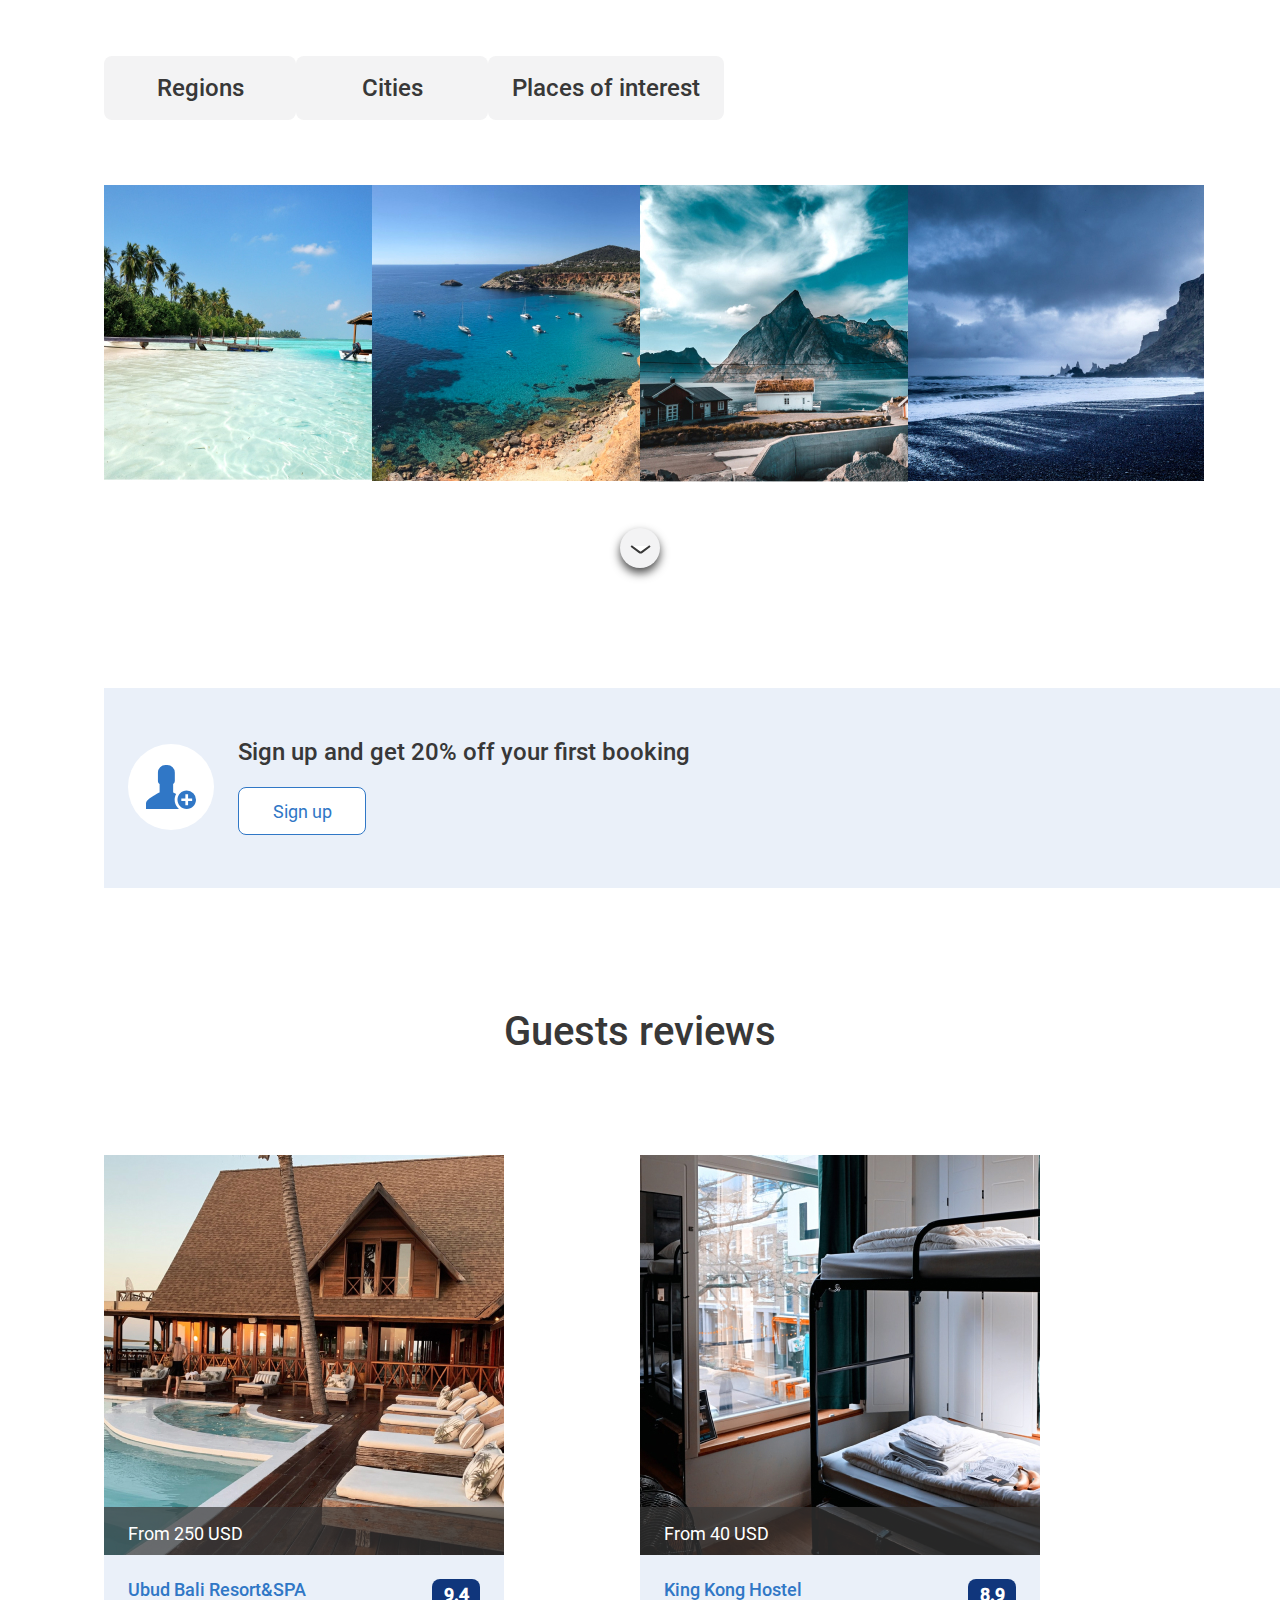
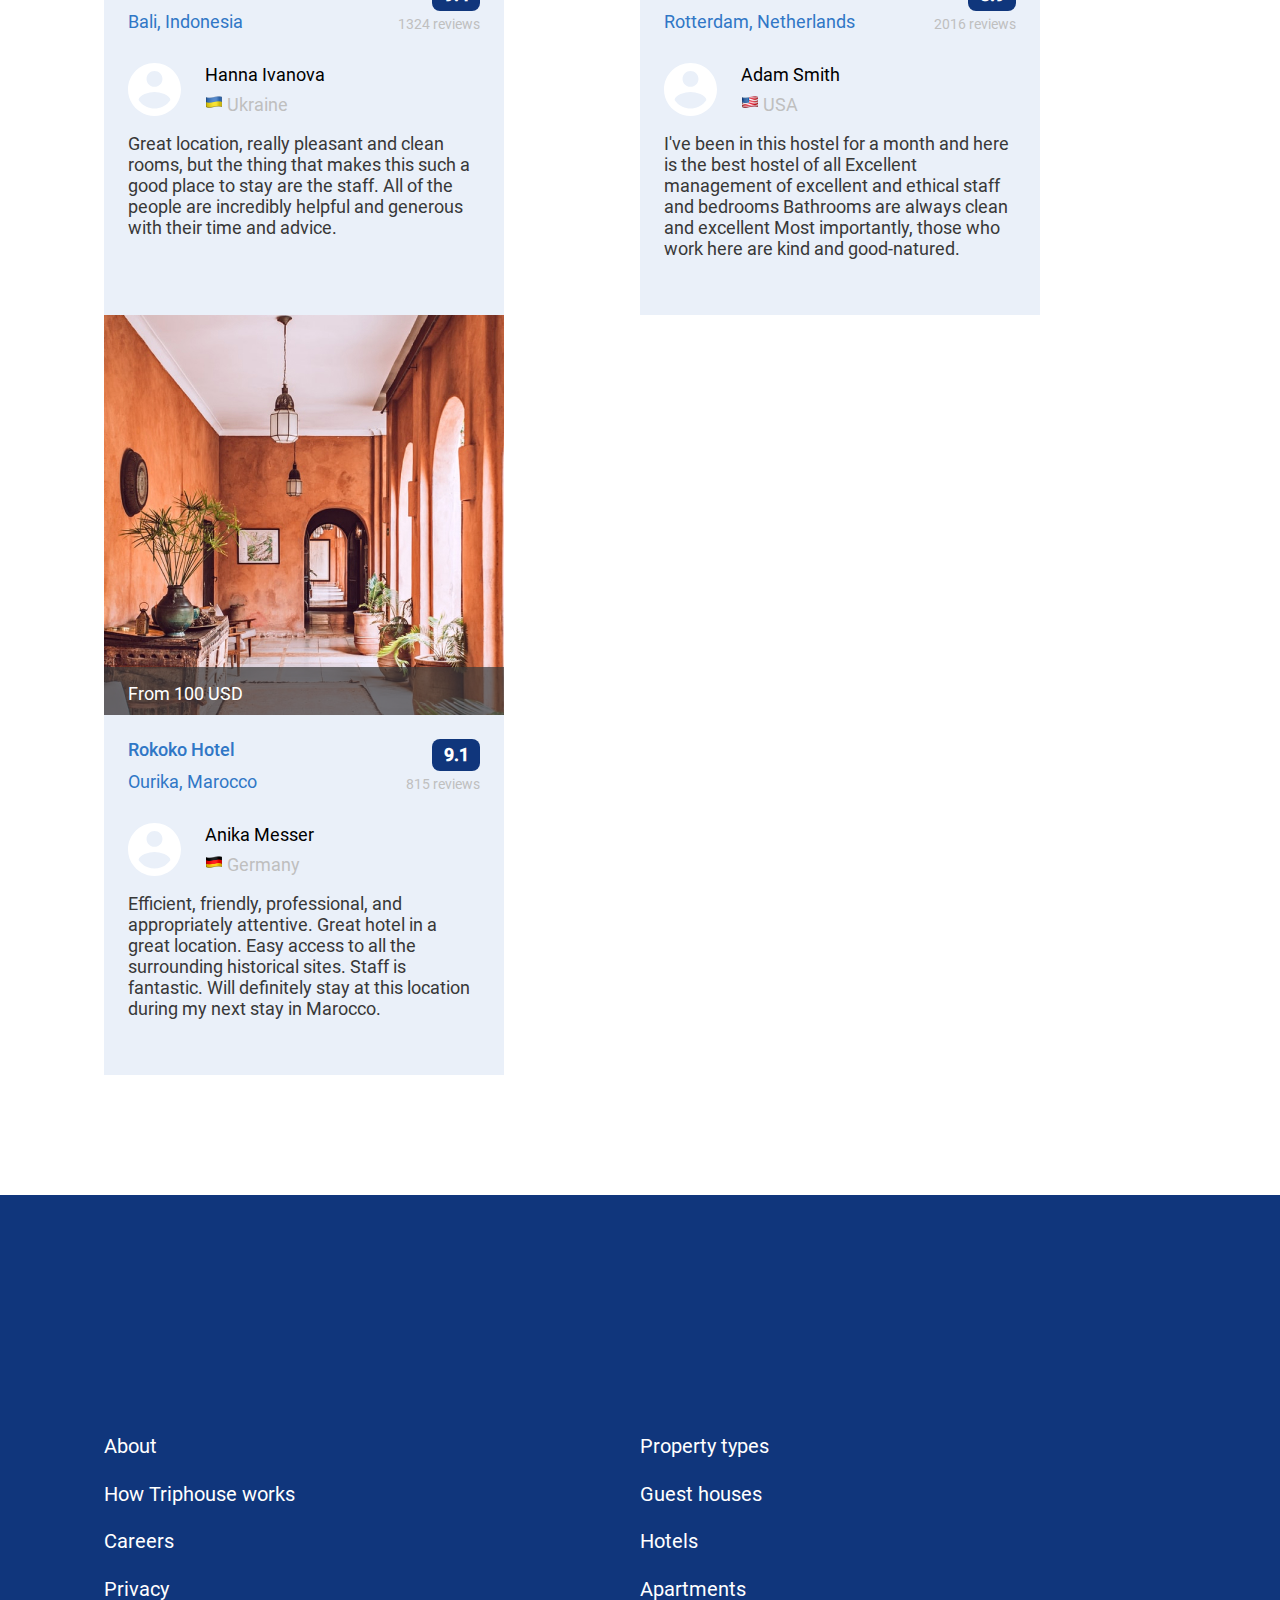
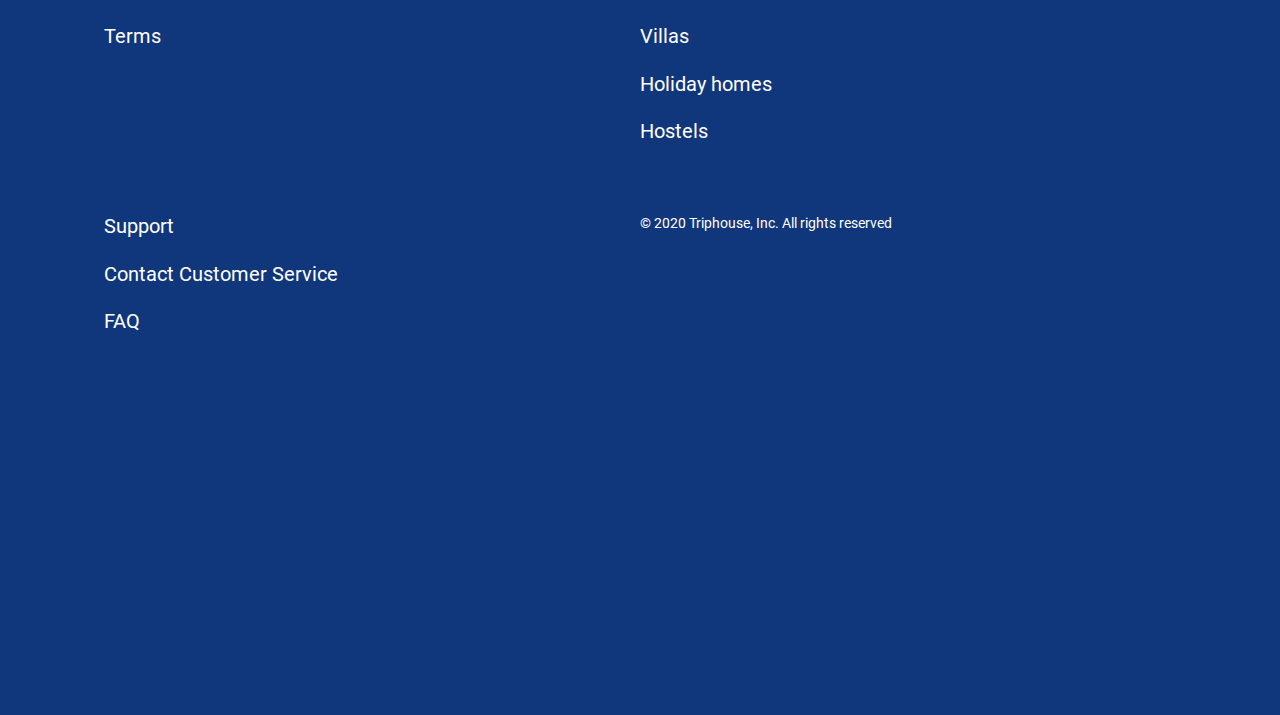
==== commit 2ec39db0: "Merge pull request #8 from Olgasinkevich/lesson-9" ====
--- a/index.html
+++ b/index.html
@@ -136,23 +136,8 @@
 </svg>
 
 <svg xmlns="http://www.w3.org/2000/svg" class="sprite">
-  <symbol id="arrow" viewBox="0 0 48 48">
-    <g filter="url(#filter0_d)">
-      <circle cx="24" cy="20" r="20" fill="#F3F3F4"/>
-      <path d="M19.941 29.823l6.159-8.211a2 2 0 000-2.4L19.941 11" stroke="#383838" stroke-width="2"/>
-    </g>
-    <defs>
-      <filter id="filter0_d" x="0" y="0" width="48" height="48" filterUnits="userSpaceOnUse"
-              color-interpolation-filters="sRGB">
-        <feFlood flood-opacity="0" result="BackgroundImageFix"/>
-        <feColorMatrix in="SourceAlpha" values="0 0 0 0 0 0 0 0 0 0 0 0 0 0 0 0 0 0 127 0"/>
-        <feOffset dy="4"/>
-        <feGaussianBlur stdDeviation="2"/>
-        <feColorMatrix values="0 0 0 0 0 0 0 0 0 0 0 0 0 0 0 0 0 0 0.25 0"/>
-        <feBlend in2="BackgroundImageFix" result="effect1_dropShadow"/>
-        <feBlend in="SourceGraphic" in2="effect1_dropShadow" result="shape"/>
-      </filter>
-    </defs>
+  <symbol id="arrow" viewBox="0 0 9 21">
+    <path d="M.941 19.823L7.1 11.612a2 2 0 000-2.4L.941 1" stroke="#383838" stroke-width="2"/>
   </symbol>
 </svg>
 
@@ -176,19 +161,7 @@
   </symbol>
 </svg>
 
-<svg xmlns="http://www.w3.org/2000/svg" class="sprite">
-  <symbol id="ua" viewBox="0 0 18 18">
-    <path d="M0 18.26h18v-18H0v18z" fill="url(#pattern0)"/>
-    <defs>
-      <pattern id="pattern0" patternContentUnits="objectBoundingBox" width="1" height="1">
-
-      </pattern>
-      <image id="image0" width="64" height="64"
-             xlink:href="[data-uri]"/>
-    </defs>
-  </symbol>
-</svg>
-
+<!--
 <header class="header">
   <div class="container">
     <nav class="nav">
@@ -209,12 +182,13 @@
     </nav>
 
     <h1 class="h1">Discover stays <br> to live, work or just relax</h1>
+
     <form class="form">
-      <div class="form-row">
+      <div class="form_row">
         <div class="form__placeholder text_m">Your destination or hotel name</div>
         <div class="form__placeholder text_m">Check-in — Check-out</div>
       </div>
-      <div class="form-row">
+      <div class="form_row form_row__bg">
         <select class="select_city text_m padding_left">
           <option selected value="New York">New York</option>
           <option value="Tokyo">Tokyo</option>
@@ -244,48 +218,47 @@
     </div>
   </div>
 </header>
-
+-->
 
 <section class="section">
   <div class="container">
     <h2 class="h2 text_center"> What do you offer </h2>
     <div class="row">
-      <div class="col-3 col-3__svg text_center">
-        <svg>
+      <div class="col-3 col-3__svg col-xs-6 text_center">
+        <svg class="svg">
           <use href="#support"/>
         </svg>
-        <span>Support 24/7</span>
-      </div>
-      <div class="col-3 col-3__svg text_center">
-        <svg>
+        <p class="span__svg">Support 24/7</p>
+      </div>
+      <div class="col-3 col-3__svg col-xs-6 text_center">
+        <svg class="svg">
           <use href="#chat"/>
         </svg>
-        <span>Communicate directly</span>
-      </div>
-      <div class="col-3 col-3__svg text_center">
-        <svg>
-          <use href="#devices"/>
+        <p class="span__svg">Communicate directly</p>
+      </div>
+      <div class="col-3 col-3__svg col-xs-6 text_center">
+        <svg class="svg">
+6         <use href="#devices"/>
         </svg>
-        <span>Book online</span>
-      </div>
-      <div class="col-3 col-3__svg text_center">
-        <svg>
-          <use href="#like"/>
-        </svg>
-        <span>Real guest reviews</span>
+        <p class="span__svg">Book online</p>
+      </div>
+      <div class="col-3 col-3__svg col-3__svg_last col-xs-6 text_center">
+        <svg class="svg">
+          <use href="#like"/>g        </svg>
+        <p class="span__svg">Real guest reviews</p>
       </div>
 
     </div>
   </div>
 </section>
 
-<section class="section_bg">
+<section class="section section_bg">
   <div class="container">
     <h2 class="h2 text_center"> Homes guests loves </h2>
     <div class="row">
-      <div class="col-3 text_center">
+      <div class="col-3 col-3_one text_center">
         <div class="image">
-          <img src="./image/Hotel Leopold.png" alt="Support 24/7">
+          <img src="./image/Hotel Leopold.png" alt="Hotel Leopold">
         </div>
         <div class="text_primary text_l text__box">
           Hotel Leopold
@@ -294,9 +267,9 @@
           Saint Petersburg, Russia
         </div>
       </div>
-      <div class="col-3 text_center">
+      <div class="col-3 col-3_two text_center">
         <div class="image">
-          <img src="./image/Apartment Sunshine.png" alt="Communicate directly">
+          <img src="./image/Apartment Sunshine.png" alt="Apartment Sunshine">
         </div>
         <div class="text_primary text_l text__box">
           Apartment Sunshine
@@ -305,9 +278,9 @@
           Santa Cruz de Tenerife, Spain
         </div>
       </div>
-      <div class="col-3 text_center">
+      <div class="col-3 col-3_three text_center">
         <div class="image">
-          <img src="./image/Villa Kunerad.png" alt="Book online">
+          <img src="./image/Villa Kunerad.png" alt="Villa Kunerad">
         </div>
         <div class="text_primary text_l text__box">
           Villa Kunerad
@@ -316,9 +289,9 @@
           Vysokie Tatry, Slowakia
         </div>
       </div>
-      <div class="col-3 text_center">
+      <div class="col-3 col-3_four text_center">
         <div class="image">
-          <img src="./image/Hostel Friendship.png" alt="Real guest reviews">
+          <img src="./image/Hostel Friendship.png" alt="Hostel Friendship">
         </div>
         <div class="text_primary text_l text__box">
           Hostel Friendship
@@ -327,9 +300,13 @@
           Berlin, Germany
         </div>
       </div>
-      <svg class="svg__style_white carousel__button carousel__button_next">
-        <use href="#arrow"></use>
-      </svg>
+      <div class="carousel__button_next">
+        <div class="svg__style_white carousel__button">
+          <svg class="arrow">
+            <use href="#arrow"></use>
+          </svg>
+        </div>
+      </div>
     </div>
   </div>
 </section>
@@ -346,7 +323,7 @@
 
 
     <div class="row">
-      <div class="col-3">
+      <div class="col-3 col-3_one col-xs-3">
 
         <div class="col-3__hover">
 
@@ -368,7 +345,7 @@
         </div>
       </div>
 
-      <div class="col-3">
+      <div class="col-3 col-xs-3 col-3_two">
 
         <div class="col-3__hover">
 
@@ -391,7 +368,7 @@
       </div>
 
 
-      <div class="col-3">
+      <div class="col-3 col-xs-3 col-3_three">
 
         <div class="col-3__hover">
 
@@ -414,7 +391,7 @@
       </div>
 
 
-      <div class="col-3">
+      <div class="col-3 col-xs-3 col-3_four">
 
         <div class="col-3__hover">
 
@@ -436,14 +413,28 @@
         </div>
       </div>
 
-      <svg class="carousel__button carousel__button_down svg__style_white">
-        <use href="#arrow"></use>
-      </svg>
+      <div class="carousel__button carousel__button_down svg__style_white">
+
+        <svg class="arrow arrow__down">
+          <use href="#arrow"></use>
+        </svg>
+
+      </div>
+
+      <div class="carousel__button_next carousel__button_next_hidden">
+        <div class="svg__style_white carousel__button">
+          <svg class="arrow">
+            <use href="#arrow"></use>
+          </svg>
+        </div>
+      </div>
+
     </div>
   </div>
 </section>
 
-<section class="container section__container">
+
+<section class="container section__container section__container_desktop">
   <div class="container_s block_bg">
     <div class="flex_end">
       <svg class="cross">
@@ -455,8 +446,6 @@
       <svg class="user">
         <use href="#user"></use>
       </svg>
-
-
       <div class="padding_left flex_column">
         <div class="text_l text_l_bold"> Sign up and get 20% off your first booking</div>
         <button class="button button_back text_primary text_m"> Sign up</button>
@@ -467,7 +456,6 @@
   </div>
 </section>
 
-
 <section class="section">
   <div class="container">
     <h2 class="h2 text_center"> Guests reviews </h2>
@@ -475,7 +463,7 @@
 
     <div class="row">
 
-      <div class="row__col-4">
+      <div class="row__col-4 col-4_one">
         <div class="col-4">
 
           <div class="col-4_front">
@@ -497,7 +485,7 @@
               <div class="text_primary text_m text-500">Ubud Bali Resort&SPA</div>
               <button class="button score">9.4</button>
             </div>
-            <div class="flex_between">
+            <div class="flex_between padding-7">
               <div class="text_primary text_m">Bali, Indonesia</div>
               <div class="review">1324 reviews</div>
             </div>
@@ -524,7 +512,7 @@
         </div>
       </div>
 
-      <div class="row__col-4">
+      <div class="row__col-4 col-4_two">
         <div class="col-4">
 
           <div class="col-4_front">
@@ -546,7 +534,7 @@
               <div class="text_primary text_m text-500">King Kong Hostel</div>
               <button class="button score">8.9</button>
             </div>
-            <div class="flex_between">
+            <div class="flex_between padding-7">
               <div class="text_primary text_m">Rotterdam, Netherlands</div>
               <div class="review">2016 reviews</div>
             </div>
@@ -575,7 +563,7 @@
       </div>
 
 
-      <div class="row__col-4">
+      <div class="row__col-4 col-4_three">
         <div class="col-4">
 
           <div class="col-4_front">
@@ -597,7 +585,7 @@
               <div class="text_primary text_m text-500">Rokoko Hotel</div>
               <button class="button score">9.1</button>
             </div>
-            <div class="flex_between">
+            <div class="flex_between padding-7">
               <div class="text_primary text_m">Ourika, Marocco</div>
               <div class="review">815 reviews</div>
             </div>
@@ -629,6 +617,30 @@
 </section>
 </div>
 
+<section class="container section__container section__container_mobile">
+  <div class="container_s block_bg">
+    <div class="flex_end">
+      <svg class="cross">
+        <use href="#cross"></use>
+      </svg>
+    </div>
+
+    <div class="flex_center">
+      <svg class="user">
+        <use href="#user"></use>
+      </svg>
+      <div class="padding_left flex_column">
+        <div class="text_l text_l_bold"> Sign up and get 20% off your first booking</div>
+        <button class="button button_back text_primary text_m"> Sign up</button>
+
+      </div>
+
+    </div>
+  </div>
+</section>
+
+
+
 
 <footer class="footer">
   <div class="container">
--- a/styles/styles.css
+++ b/styles/styles.css
@@ -39,11 +39,16 @@
     padding-left: 24px;
 }
 
+.padding-7 {
+    padding-bottom: 7px;
+}
+
 .container {
-    width: 1440px;
+    max-width: 1440px;
+    min-width: 360px;
     margin: 0 auto 0;
     box-sizing: border-box;
-    padding: 0 104px 122px;
+    padding: 120px 104px; /*122px;*/
 }
 
 .header {
@@ -86,7 +91,7 @@
     color: var(--general-white);
 }
 
-.nav__item_stays:after, .nav__item_attraction:hover:after {
+.nav__item_stays:after, .nav__item_attraction:after {
     content: '';
     background-color: var(--secondary);
     width: 50px;
@@ -95,9 +100,9 @@
     top: 40px;
 }
 
-.h2:hover:after {
+.h2:after {
+    opacity: 0;
     content: '';
-    display: block;
     width: 100px;
     height: 4px;
     background-color: var(--secondary);
@@ -107,23 +112,23 @@
     bottom: -22px;
 }
 
-/*.h2:after,*/
-.nav__item_stays:after, .nav__item_attraction:after {
-    transition: transform 1s ease-in-out 200ms;
-}
-
-/*.h2:hover:after,*/
+ .nav__item_attraction:after {
+    opacity: 0;
+    }
+
+.h2:hover:after,
 .nav__item_stays:hover:after, .nav__item_attraction:hover:after {
+    opacity: 1;
     transform: scale(1.5);
     transition: transform 1s ease-in-out 200ms;
     cursor: pointer;
 }
-
+/*
 svg {
     display: flex;
     justify-content: center;
     align-items: center;
-}
+}*/
 
 .svg__style_white {
     fill: var(--general-white);
@@ -133,6 +138,10 @@
     margin-bottom: 17px;
 }
 
+.svg__style_white:hover {
+    cursor: pointer;
+}
+
 .svg__style_white.nav__icon_night {
     display: flex;
     justify-content: center;
@@ -141,13 +150,6 @@
     height: 30px;
 }
 
-.section svg.carousel__button_down {
-    transform: rotate(90deg);
-    width: 48px;
-    height: 48px;
-    margin: 48px auto 0;
-}
-
 .form {
     display: flex;
     flex-direction: column;
@@ -156,15 +158,21 @@
     padding-bottom: 120px;
 }
 
-.form-row {
+.form_row {
     display: flex;
     flex-direction: row;
     width: 100%;
 }
 
-.form-row > div.text_m:first-child {
+.form_row > div.text_m:first-child {
     width: 467px;
 }
+
+.form_row__bg {
+background-color: var(--general-white);
+    /*width: 1200px;*/
+    border-radius: 8px;
+   }
 
 .header__svg_row {
     display: flex;
@@ -189,10 +197,15 @@
 
 select.select_city {
     width: 467px;
+    -webkit-appearance: none;
+    border-width: 0;
+    border-radius: 8px;
 }
 
 select.select_room {
     width: 314px;
+    -webkit-appearance: none;
+    border-width: 0;
 }
 
 .form__placeholder {
@@ -236,23 +249,23 @@
 }
 
 .button_stroke {
-    margin-bottom: 65px;
+    /*margin-bottom: 65px;*/
     background-color: var(--stroke-color);
     padding: 0 24px;
 }
 
-.button.button_calendar:hover {
+.button:hover {
     cursor: pointer;
 }
 
-.button_back:hover, .offer-button:hover, .button_search:hover {
-    cursor: pointer;
+.button_back:hover, .button_stroke:hover, .button_search:hover {
     color: var(--general-white);
-    background-color: var(--primary)
-}
-
-.button-row:last-of-type(button) {
-    width: 238px;
+    background-color: var(--primary);
+}
+
+.button__row {
+    display: flex;
+    margin-bottom: 65px;
 }
 
 .text_m {
@@ -285,9 +298,9 @@
     color: var(--primary-text);
 }
 
-.section {
+/*.section {
     padding-top: 120px;
-}
+}*/
 
 .row {
     display: flex;
@@ -310,7 +323,7 @@
 
 [class*="col-"] {
     /* padding: 0 8px;*/
-    flex-grow: 0;
+    flex-grow: 1;
 }
 
 .col-1 {
@@ -363,12 +376,12 @@
 
 .col-3 {
     position: relative;
-    height: 343px;
-}
-
+    /*height: 343px;*/
+}
+/*
 .col-3__svg {
     height: 170px;
-}
+}*/
 
 .col-4 {
     position: relative;
@@ -379,6 +392,7 @@
 .footer .col-4 {
     height: 380px;
 }
+
 .footer div.col-4.text_s {
     height: 0;
 }
@@ -440,48 +454,71 @@
     right: -15px;
     top: 130px;
     position: absolute;
+}
+
+.carousel__button_next_hidden {
+    display: none;
+}
+
+.carousel__button {
+    border-radius: 50%;
+    background-color: var(--stroke-color);
     margin: 0;
-}
-
-svg.carousel__button {
-    width: 48px;
-    height: 48px;
-}
+    box-shadow: 0 5px 10px var(--dark300);
+    position: relative;
+}
+
+    .arrow {
+    width: 9px;
+    height: 21px;
+        position: absolute;
+        top: calc(50% - 9px);
+        left: calc(50% - 4px);
+}
+
+    .arrow__down {
+        transform: rotate(90deg);
+    }
 
 .carousel__button:hover {
     cursor: pointer;
 }
 
-svg {
-      fill: currentcolor;
-}
-
+.carousel__button_down {
+      margin: 48px auto 0;
+}
+
+.svg {
+       width: 90px;
+    height: 90px;
+}
+/*
 .section svg {
-    width: 90px;
-    height: 90px;
+
     color: var(--primary);
     margin: 0 auto 48px;
-}
-
-.section span {
+}*/
+
+/*.section span */
+.span__svg {
     font-size: 24px;
-    font-weight: 400;
-    font-family: 'Roboto', sans-serif;
     color: var(--primary-text);
+    margin: 60px auto 0;
+
 }
 
 .section_bg {
-    padding-top: 120px;
+    /*padding-top: 120px;*/
     background-color: var(--bg-color);
 }
-
+/*
 .section_bg > .container {
     margin-top: 0;
-}
-
+}*/
+/*
 .section_bg .col-3 {
     height: 430px;
-}
+}*/
 
 .title-line {
     width: 100px;
@@ -493,13 +530,12 @@
 .text_l {
     font-size: 24px;
     line-height: 28px;
-    font-family: 'Roboto', sans-serif;
-    font-weight: 400;
     color: var(--primary-text);
 }
 
 .container.section__container {
     padding-bottom: 0;
+    padding-top: 0;
 }
 
 .container_s {
@@ -507,6 +543,10 @@
     height: 200px;
 }
 
+.section__container_mobile {
+    display: none;
+}
+
 .block_bg {
     background-color: var(--bg-color);
     padding: 24px;
@@ -516,6 +556,7 @@
     width: 86px;
     height: 86px;
 }
+
 .row__col-4 .block_bg {
     min-width: 0;
     width: 400px;
@@ -611,9 +652,7 @@
 .text_primary {
     color: var(--primary);
     text-align: left;
-    font-family: 'Roboto', sans-serif;
-    font-weight: 400;
-}
+  }
 
 .image_back {
     display: flex;
@@ -623,9 +662,7 @@
 
 .text_secondary {
     color: var(--secondary-text);
-    font-family: 'Roboto', sans-serif;
-    font-weight: 400;
-}
+    }
 
 .text-500 {
     font-weight: 500;
@@ -695,3 +732,180 @@
     padding: 0;
 }
 
+@media only screen and (max-width: 480px) {
+    :root {
+        --col-size: calc(100% / 6);
+    }
+
+    .col-xs-1 {
+        width: var(--col-size);
+    }
+
+    .col-xs-2 {
+        width: calc(var(--col-size) * 2);
+    }
+
+    .col-xs-3 {
+        width: calc(var(--col-size) * 3);
+    }
+
+    .col-xs-4 {
+        width: calc(var(--col-size) * 4);
+    }
+
+    .col-xs-5 {
+        width: calc(var(--col-size) * 5);
+    }
+
+    .col-xs-6 {
+        width: 100%;
+    }
+
+    .header {
+        padding: 0;
+        height: 100vh;
+    }
+
+    .container {
+        padding: 40px 0;
+        margin: 0;
+    }
+
+   /* .section {
+        padding-top: 40px;
+    }*/
+
+    .h2 {
+        font-size: 28px;
+        line-height: 33px;
+        margin-bottom: 32px;
+    }
+
+    .h2:hover:after,
+    .nav__item_stays:hover:after, .nav__item_attraction:hover:after {
+        opacity: 0;
+    }
+
+    .nav__item_stays, .nav__item_stays:after, .nav__item_attraction {
+        visibility: hidden;
+    }
+
+    .row {
+        flex-direction: column;
+        width: 100%;
+    }
+
+    .now {
+        justify-content: center;
+    }
+
+    .svg {
+        width: 52px;
+        height: 64px;
+        margin: 0 0 16px 0;
+        text-align: center;
+    }
+
+    .span__svg {
+        margin-top: 24px;
+    }
+
+    .col-3__svg {
+        margin-bottom: 32px;
+        /* display: flex;
+         justify-content: center;*/
+    }
+
+    .col-3__svg_last {
+        margin-bottom: 0;
+    }
+
+    .col-3_three, .col-3_four, .col-4_two, .col-4_three {
+        display: none;
+    }
+
+    .span__svg {
+        font-size: 15px;
+    }
+
+    .nav__logo {
+        width: 360px;
+    }
+
+    .form {
+        width: 328px;
+        height: 232px;
+    }
+
+    .form_row {
+        flex-direction: column;
+    }
+
+    .select_city, .button_calendar, .select_room, .button_search,
+    .form_row > div.text_m:first-child, select.select_city {
+        width: 312px;
+    }
+
+    .container_s {
+        width: 260px;
+    }
+
+    .section__container_desktop {
+        display: none;
+    }
+
+    .section__container_mobile {
+        display: block;
+    }
+
+    .button {
+        min-width: 99px;
+        height: 32px;
+        /*  font-size: 24px;
+          line-height: 28px;*/
+        border-radius: 4px;
+    }
+
+    .button__row {
+        justify-content: space-around;
+        margin-bottom: 24px;
+    }
+
+    .button_stroke {
+        /*margin-bottom: 65px;*/
+        background-color: var(--stroke-color);
+        padding: 0 24px;
+    }
+
+    .title__footer {
+        display: block;
+    }
+
+    .text_l {
+        font-size: 12px;
+        line-height: 14px;
+    }
+
+    .text__box {
+        margin-top: 0;
+    }
+
+    .text__box_absolute {
+        bottom: 24px;
+    }
+
+    .carousel__button_down {
+        display: none;
+    }
+
+    .carousel__button_next_hidden {
+        display: block;
+    }
+
+}
+
+
+@media only screen and (max-width: 768px) {
+
+
+}
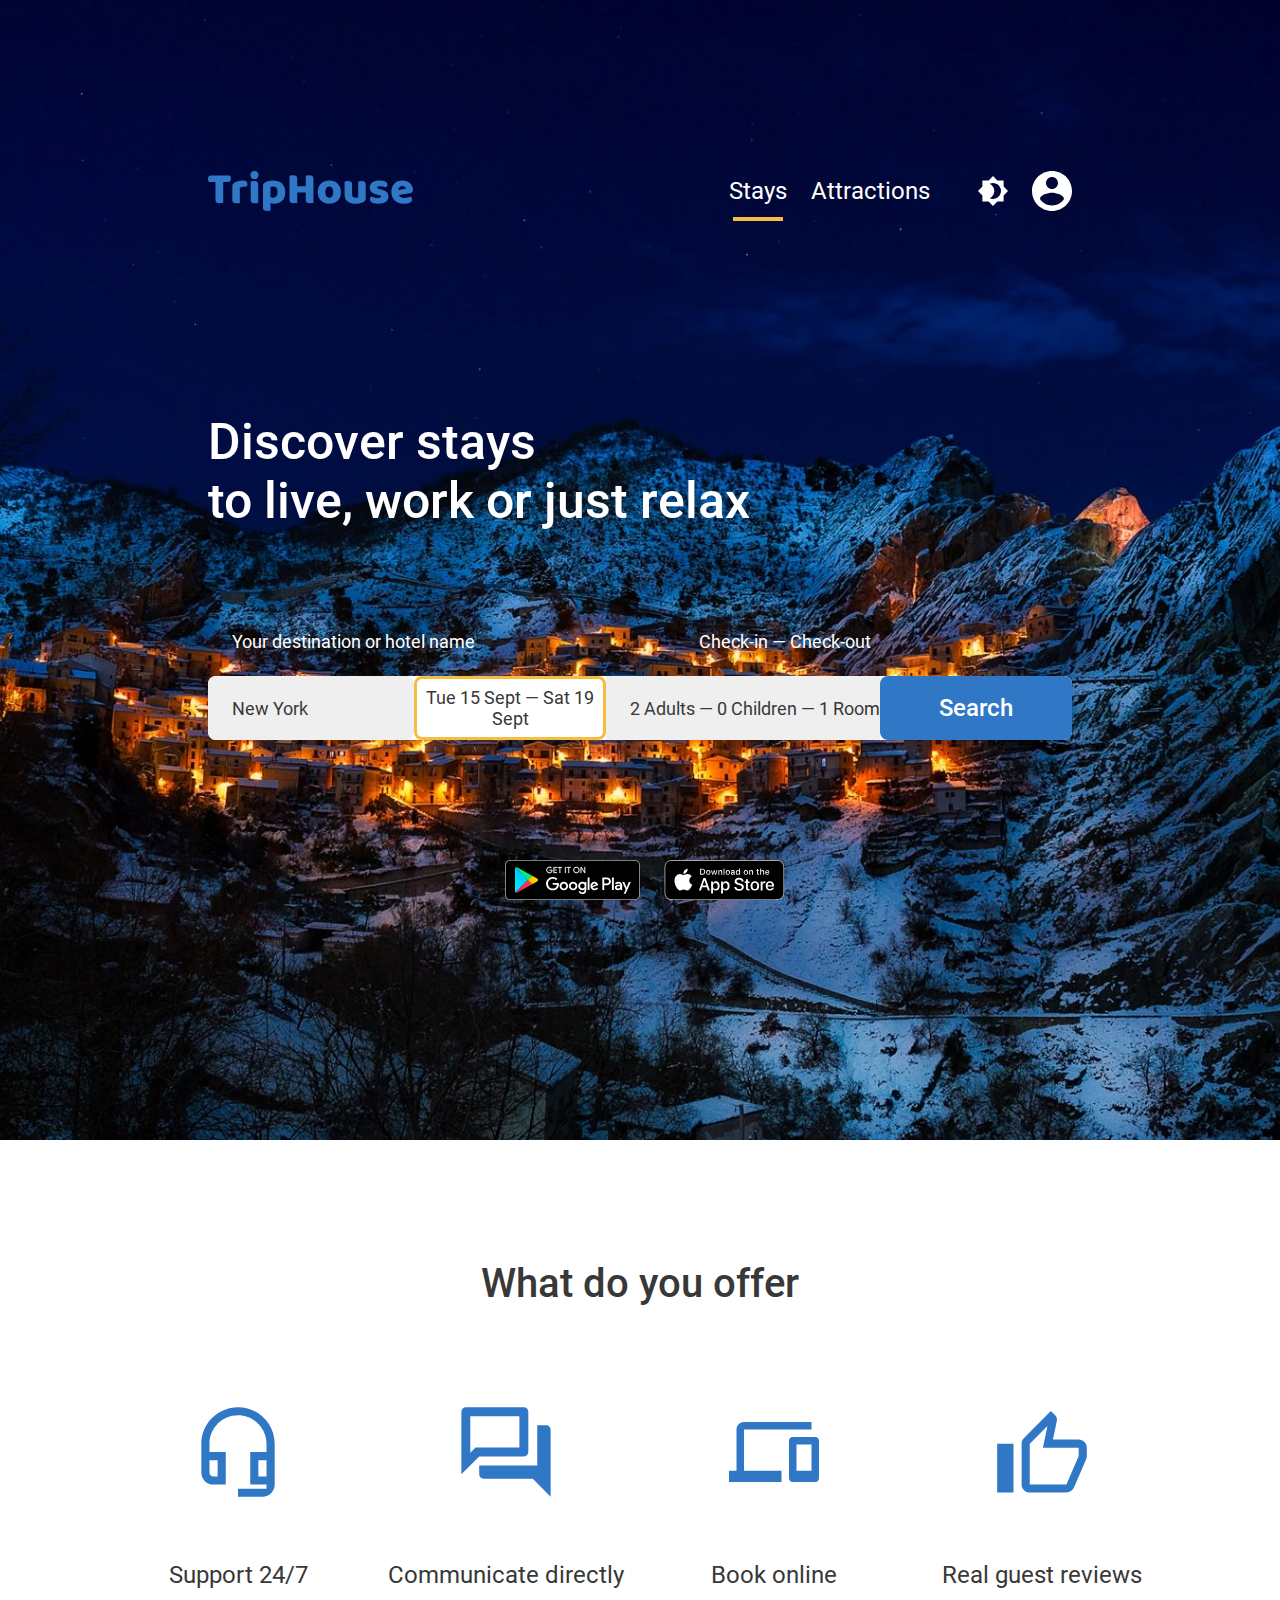
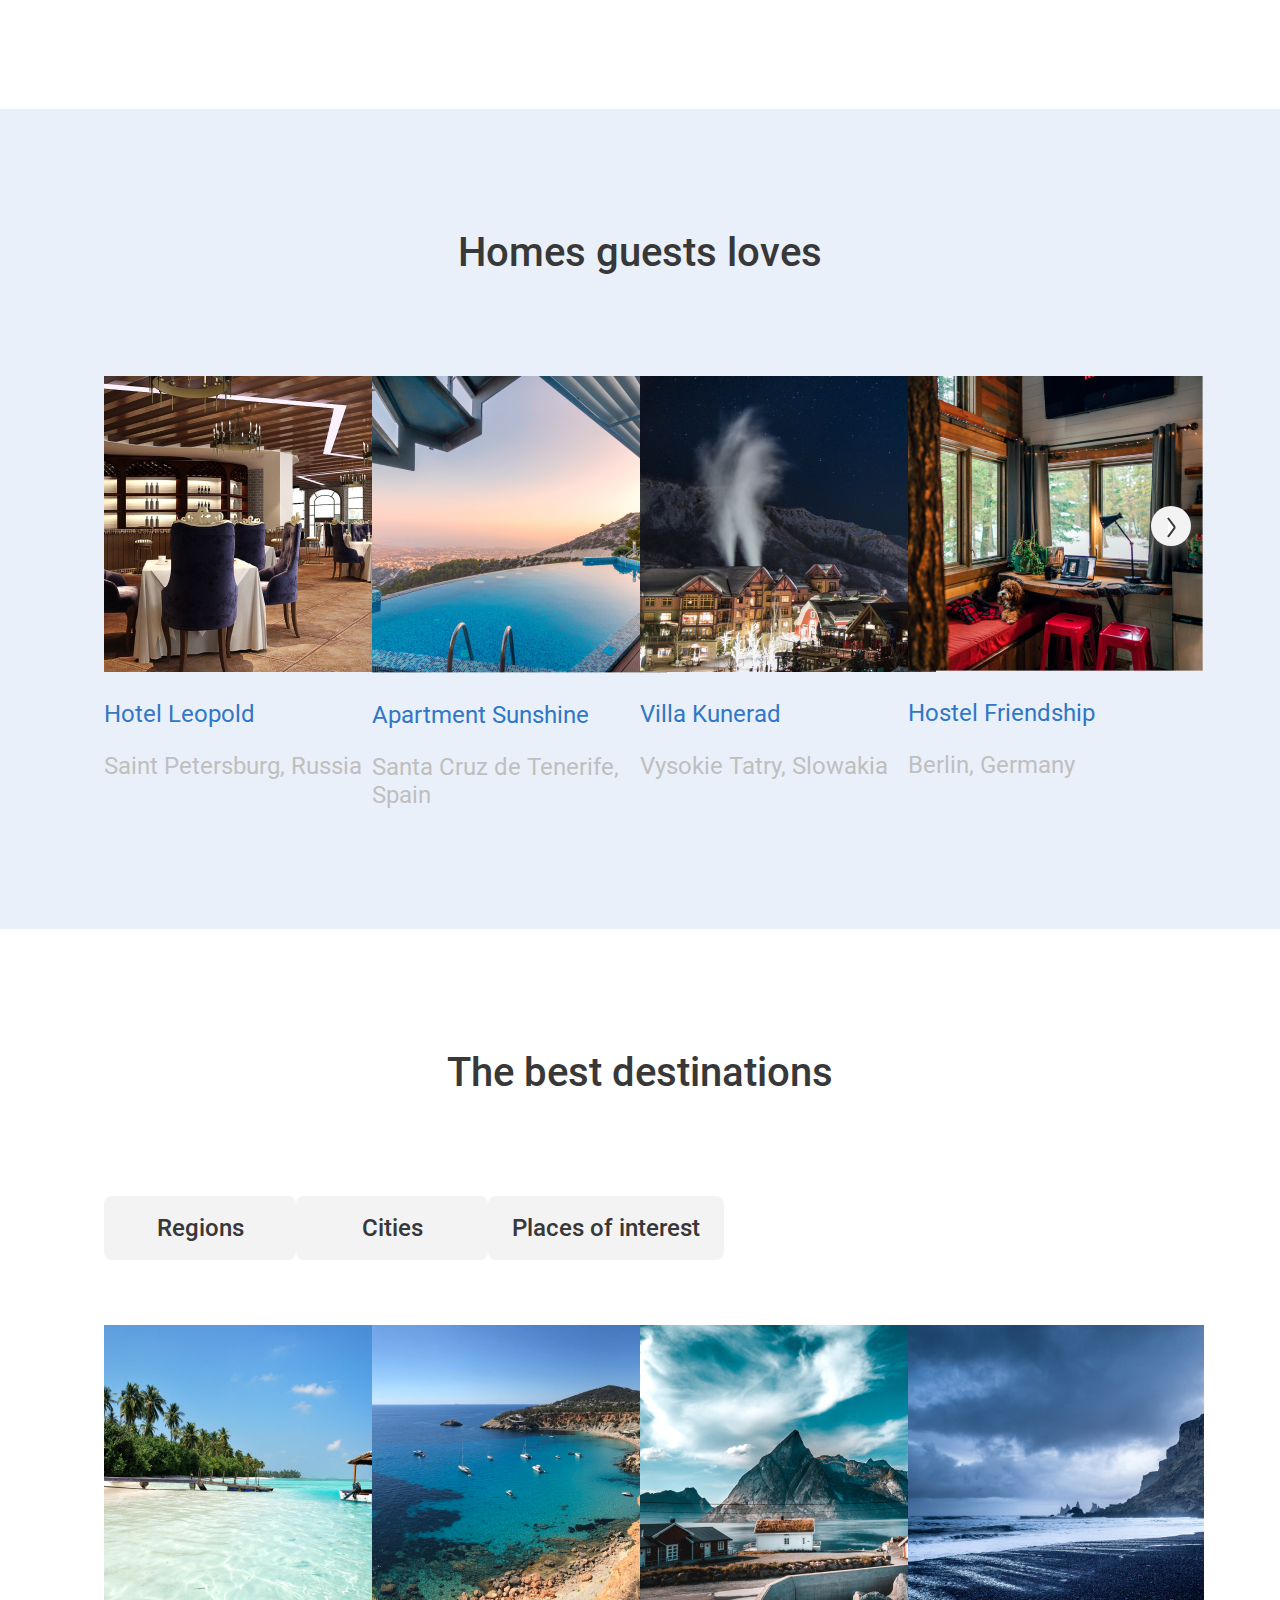
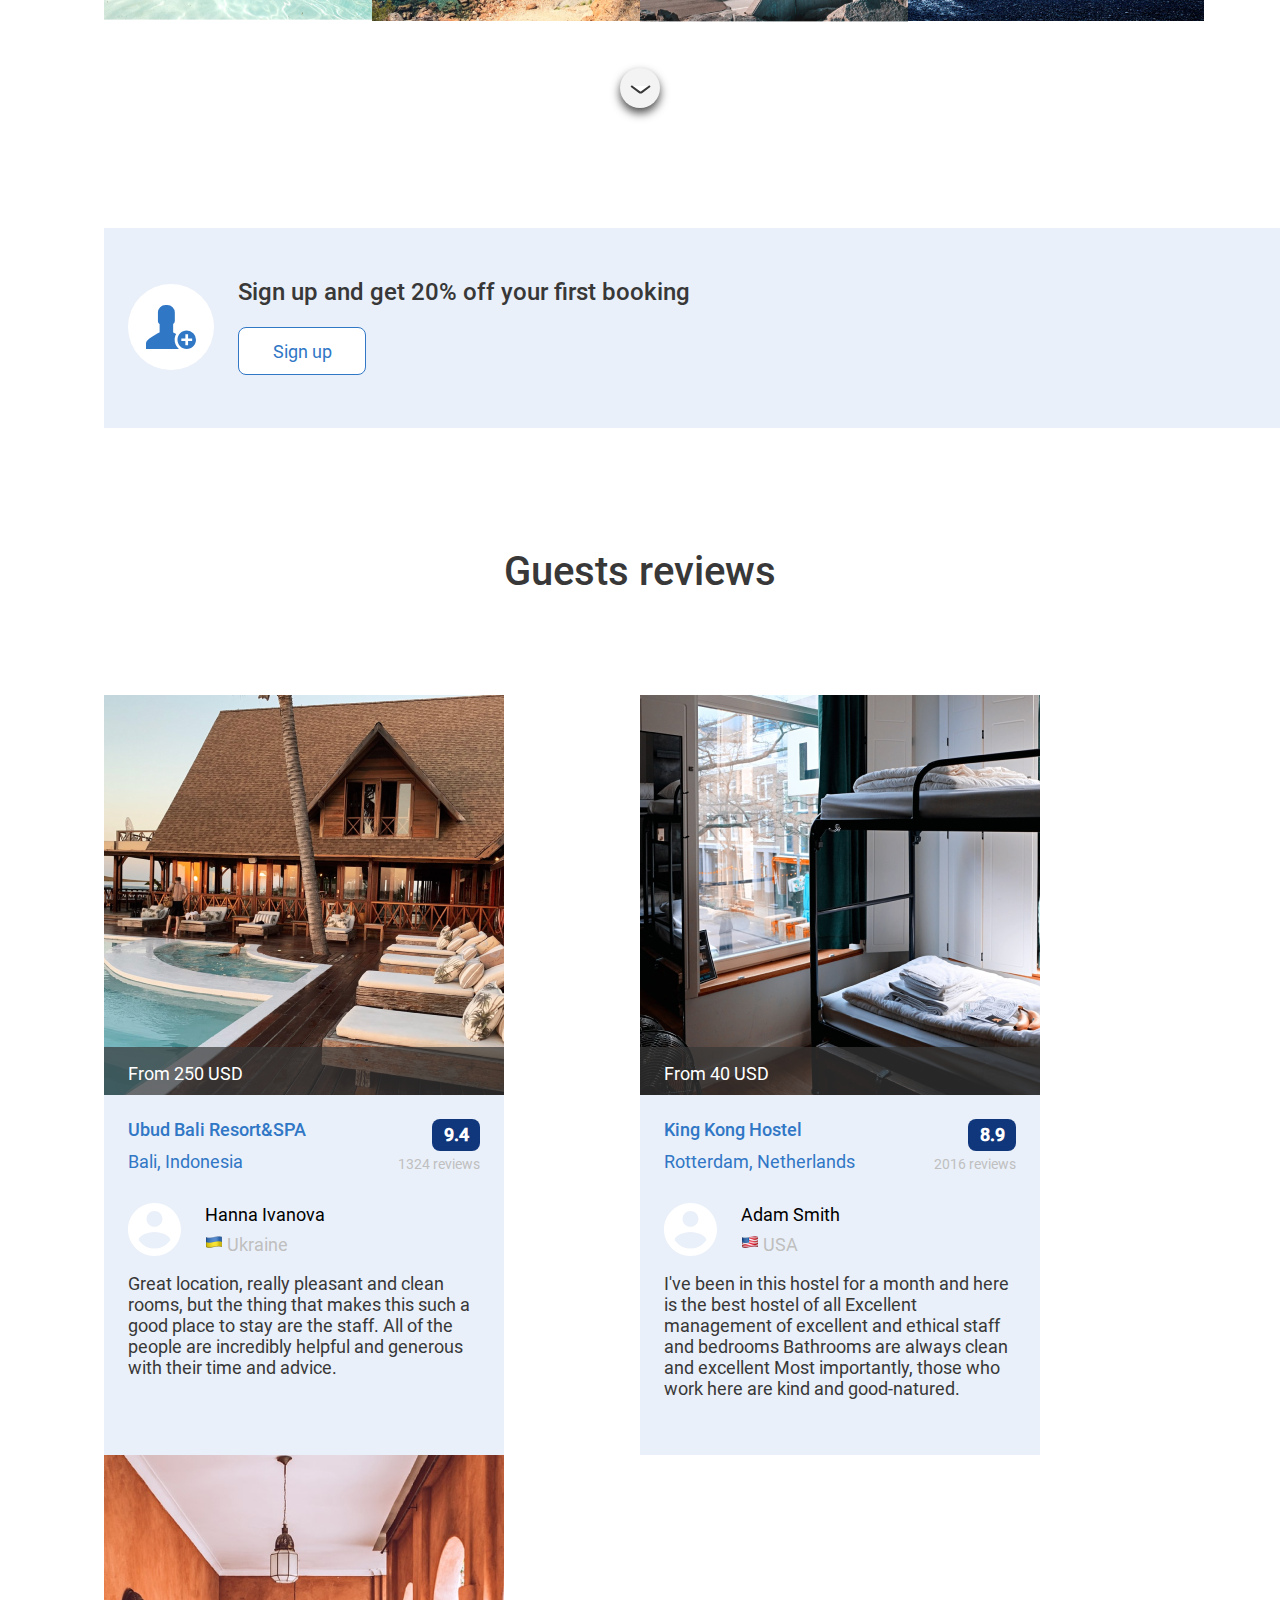
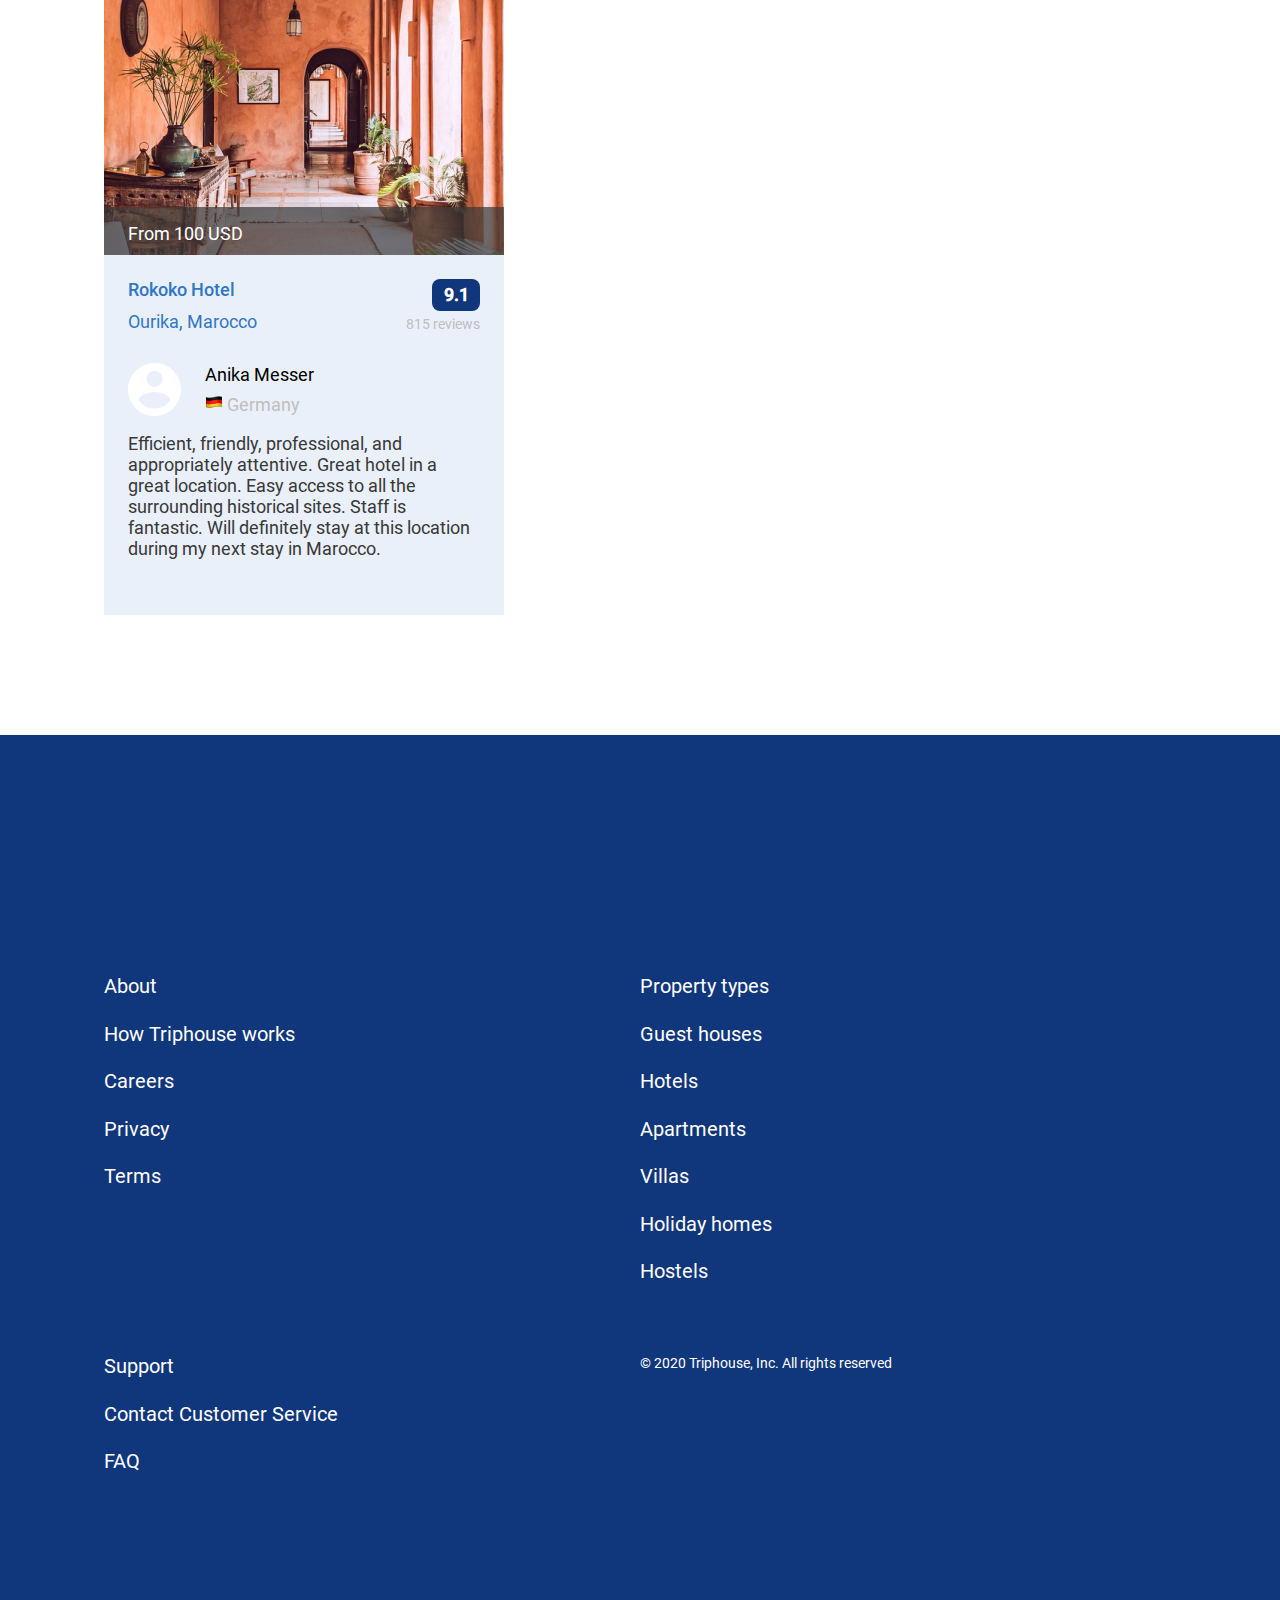
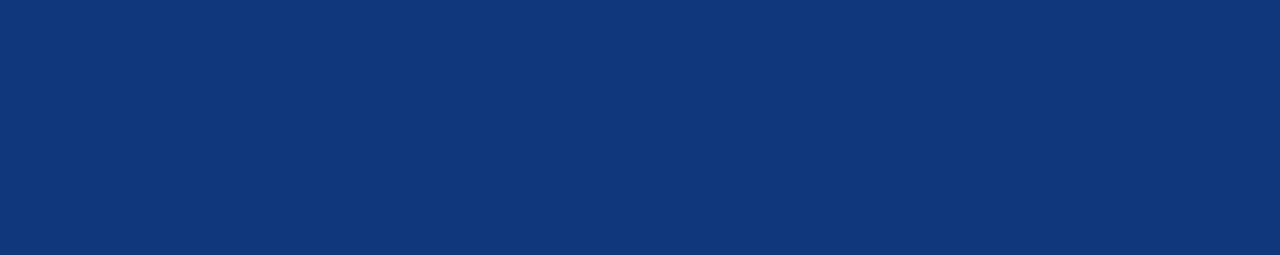
==== commit 7b132de3: "fix: revert header" ====
--- a/index.html
+++ b/index.html
@@ -161,7 +161,6 @@
   </symbol>
 </svg>
 
-<!--
 <header class="header">
   <div class="container">
     <nav class="nav">
@@ -218,7 +217,7 @@
     </div>
   </div>
 </header>
--->
+
 
 <section class="section">
   <div class="container">
